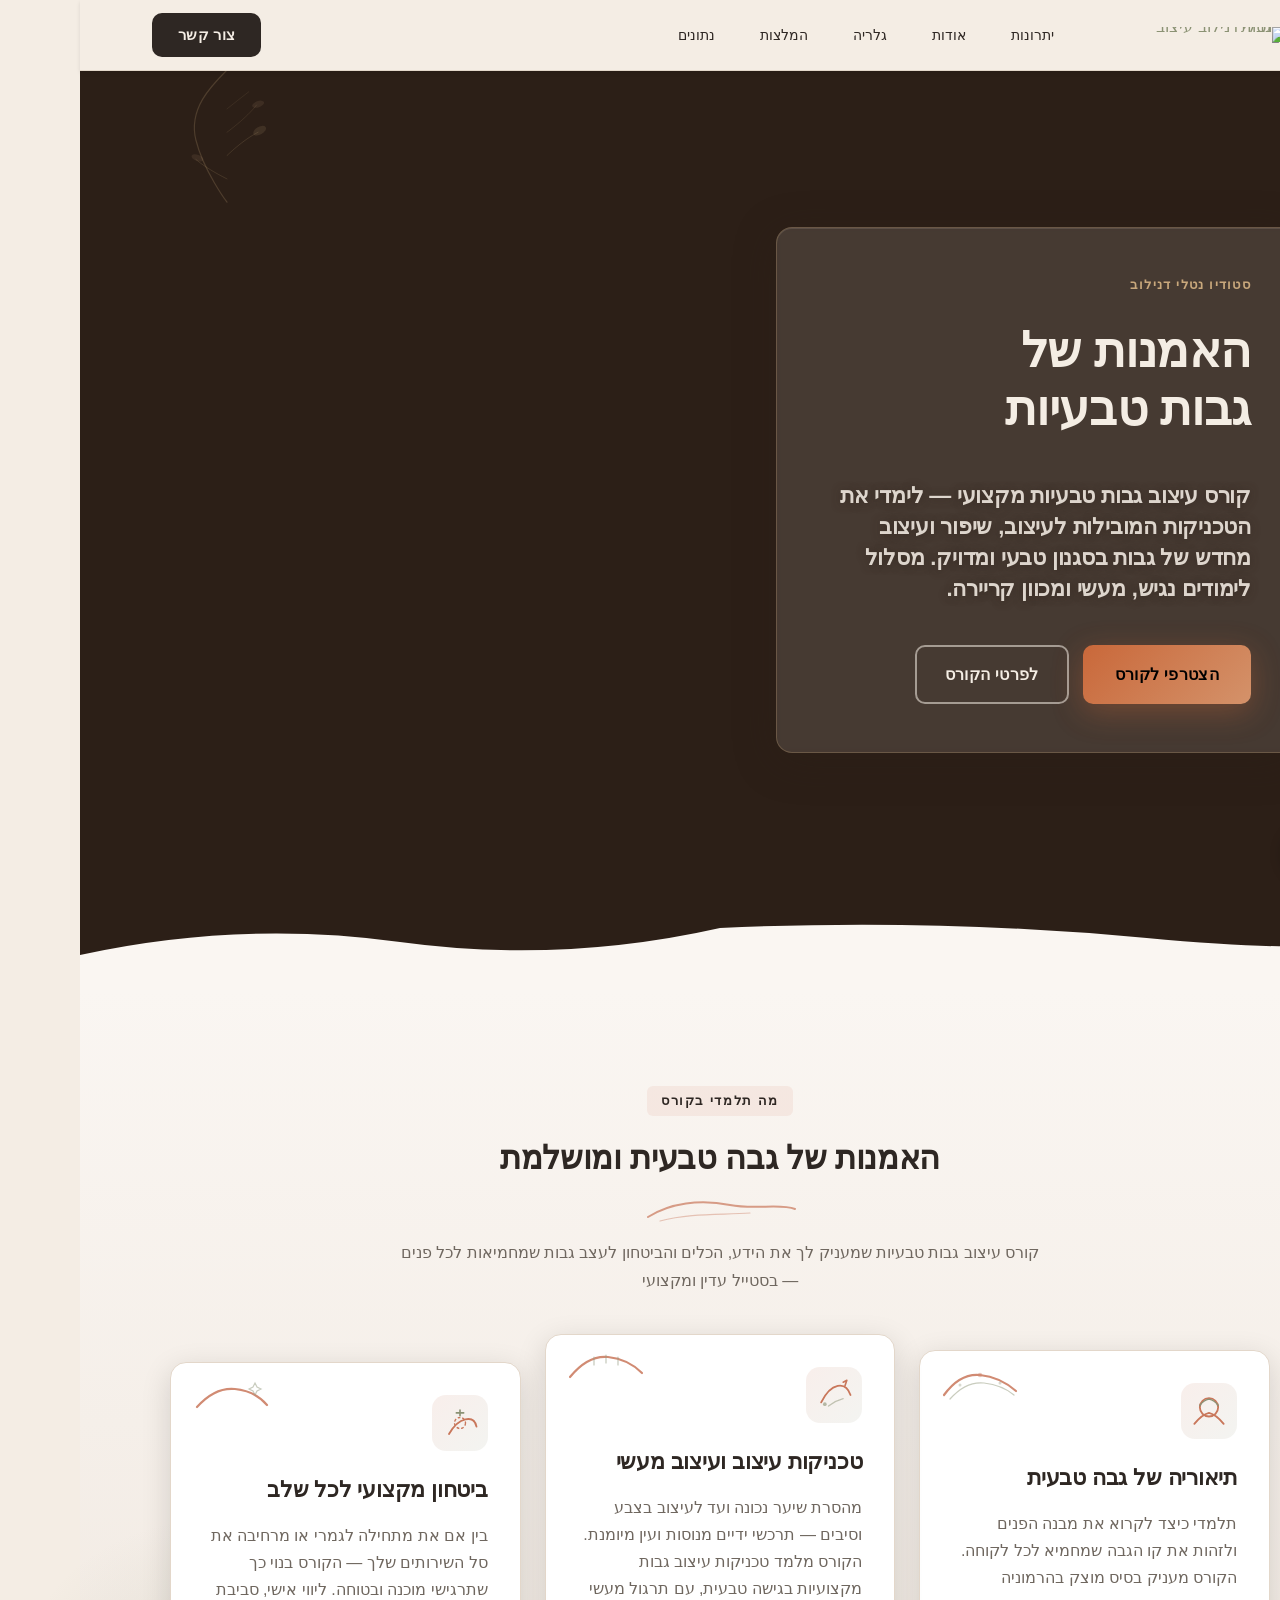
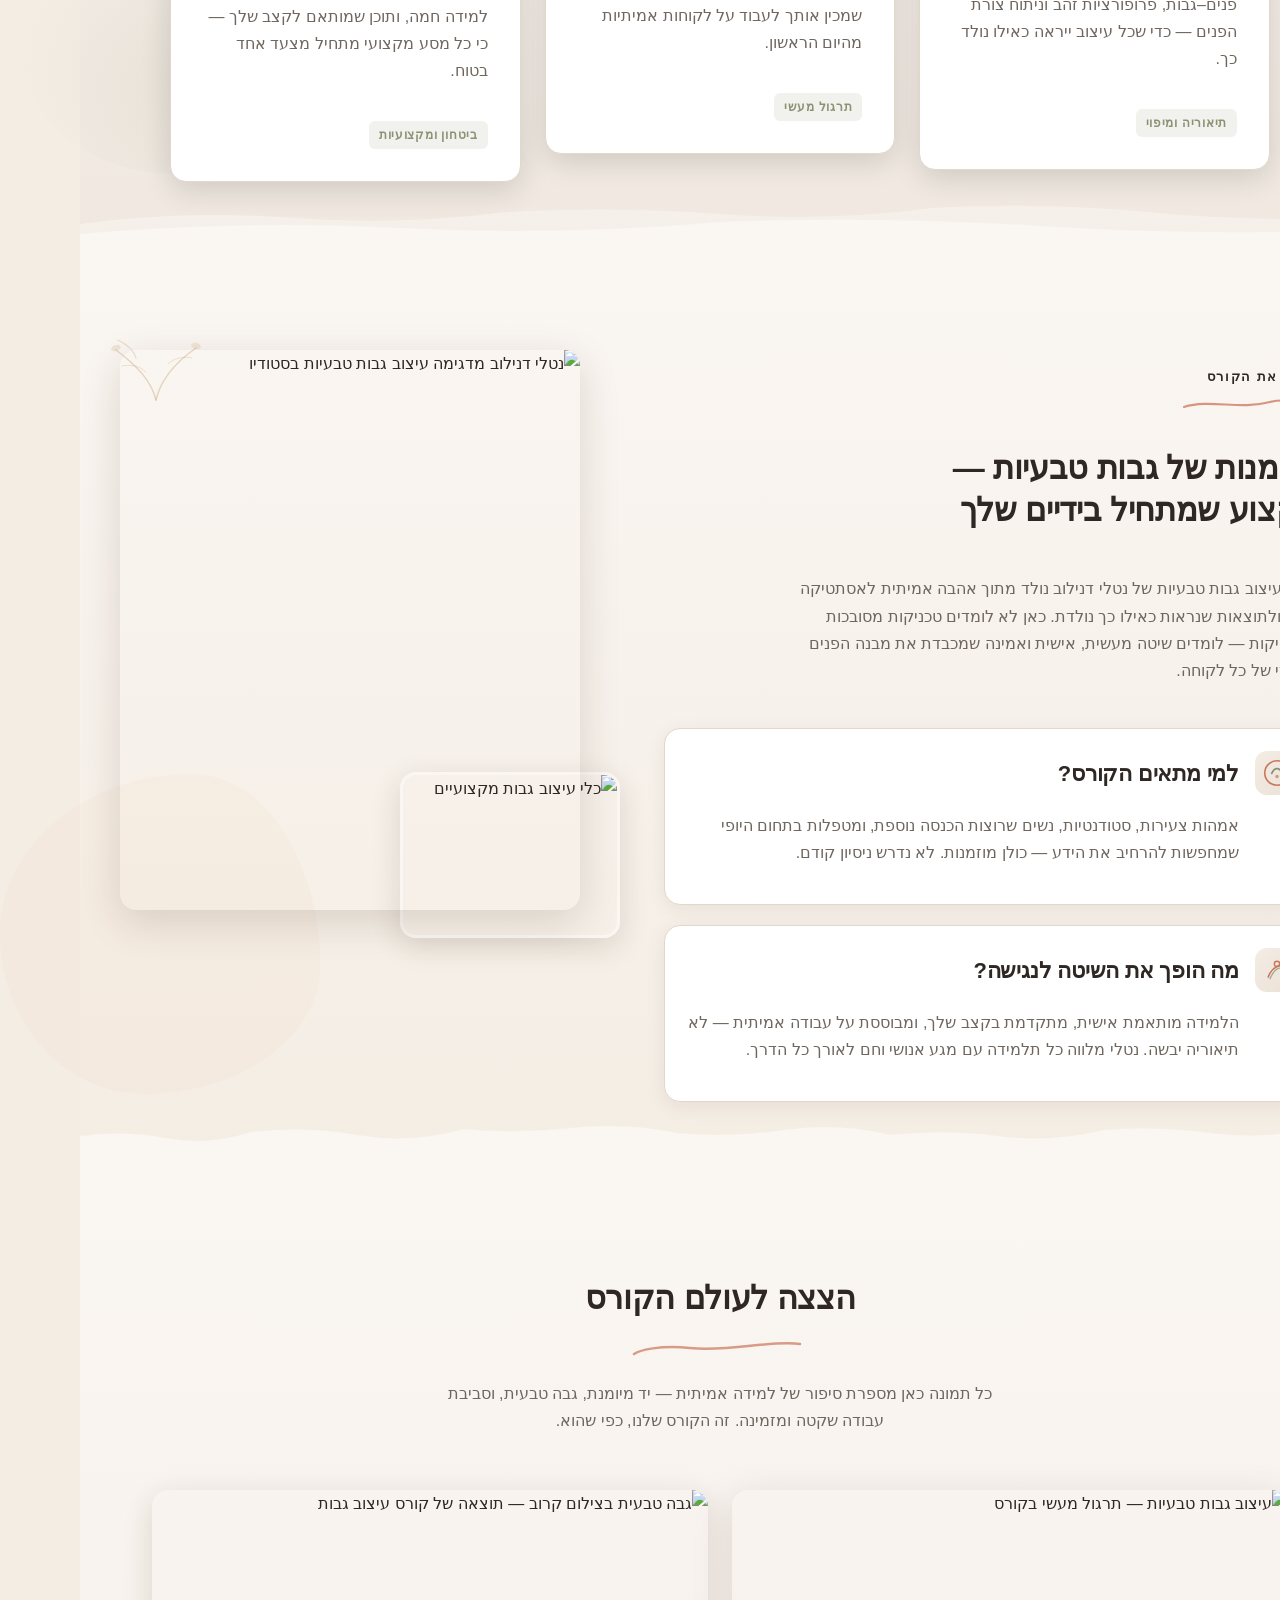
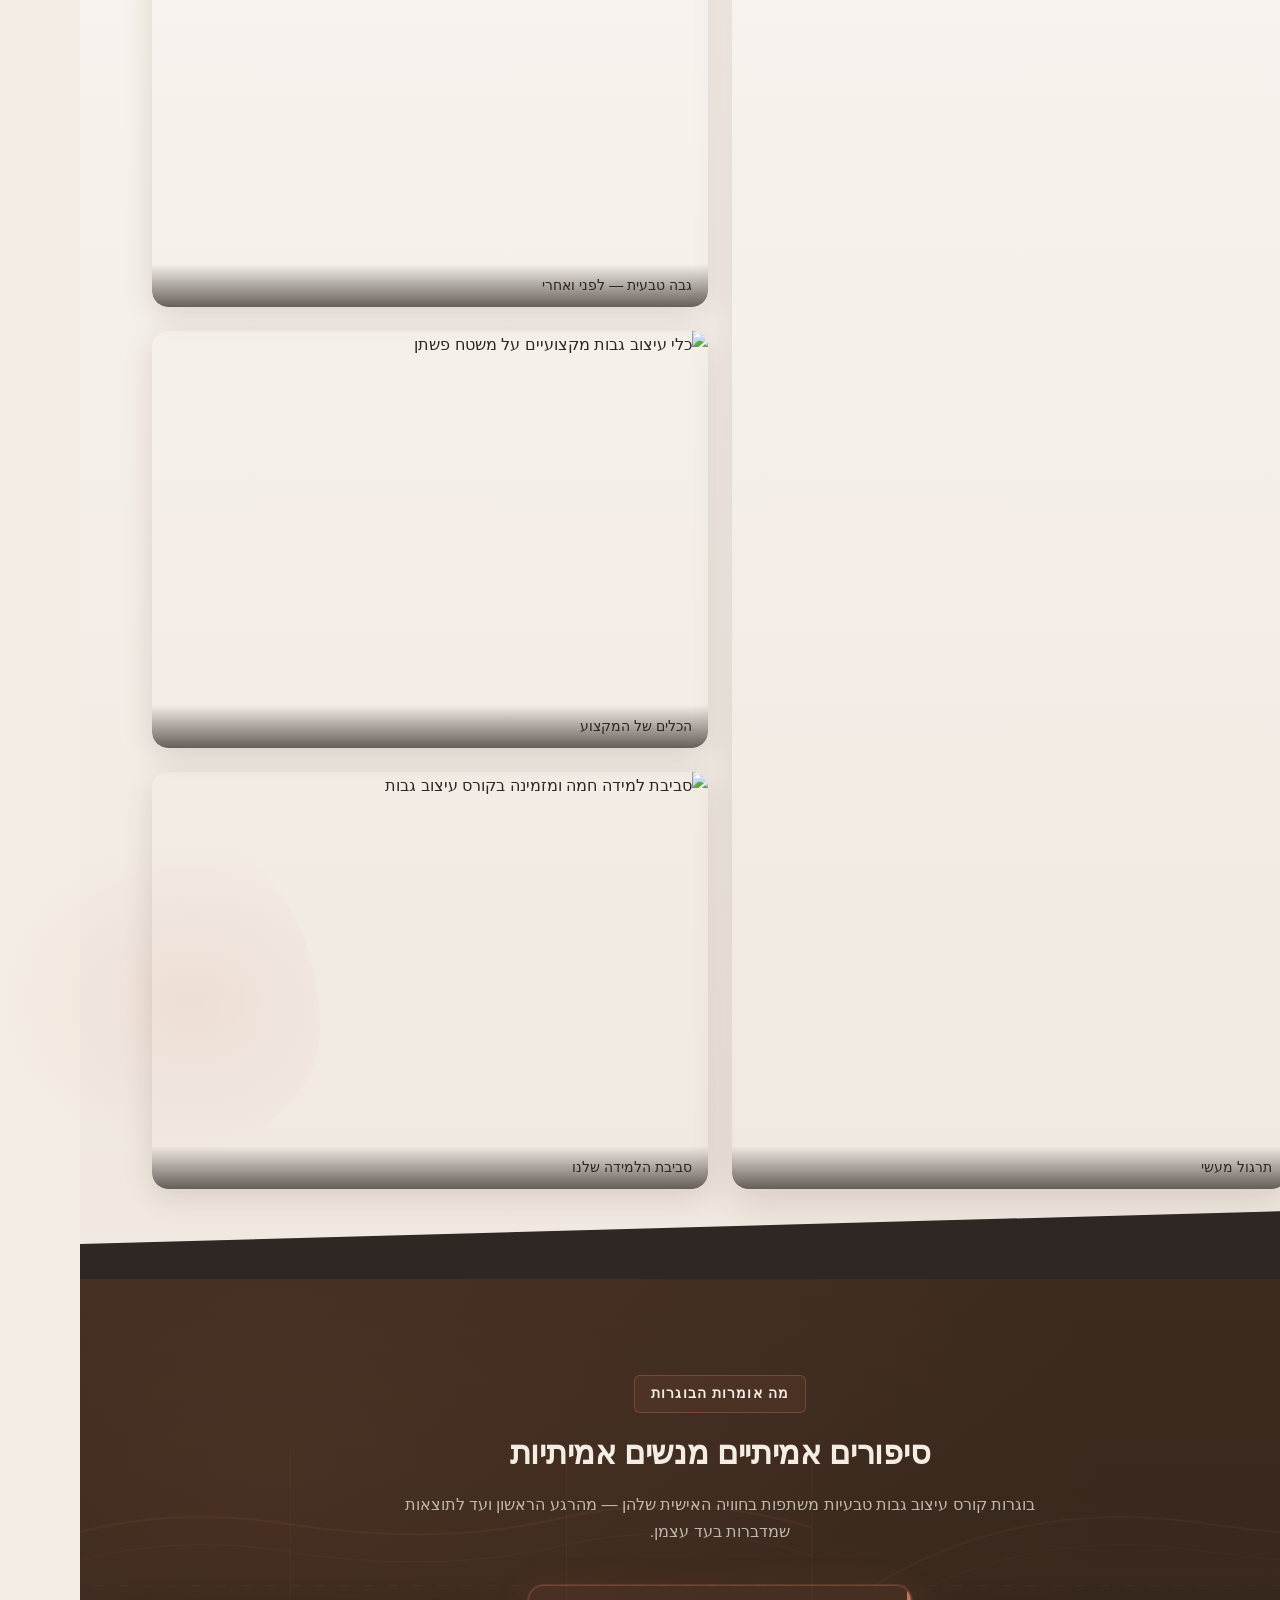
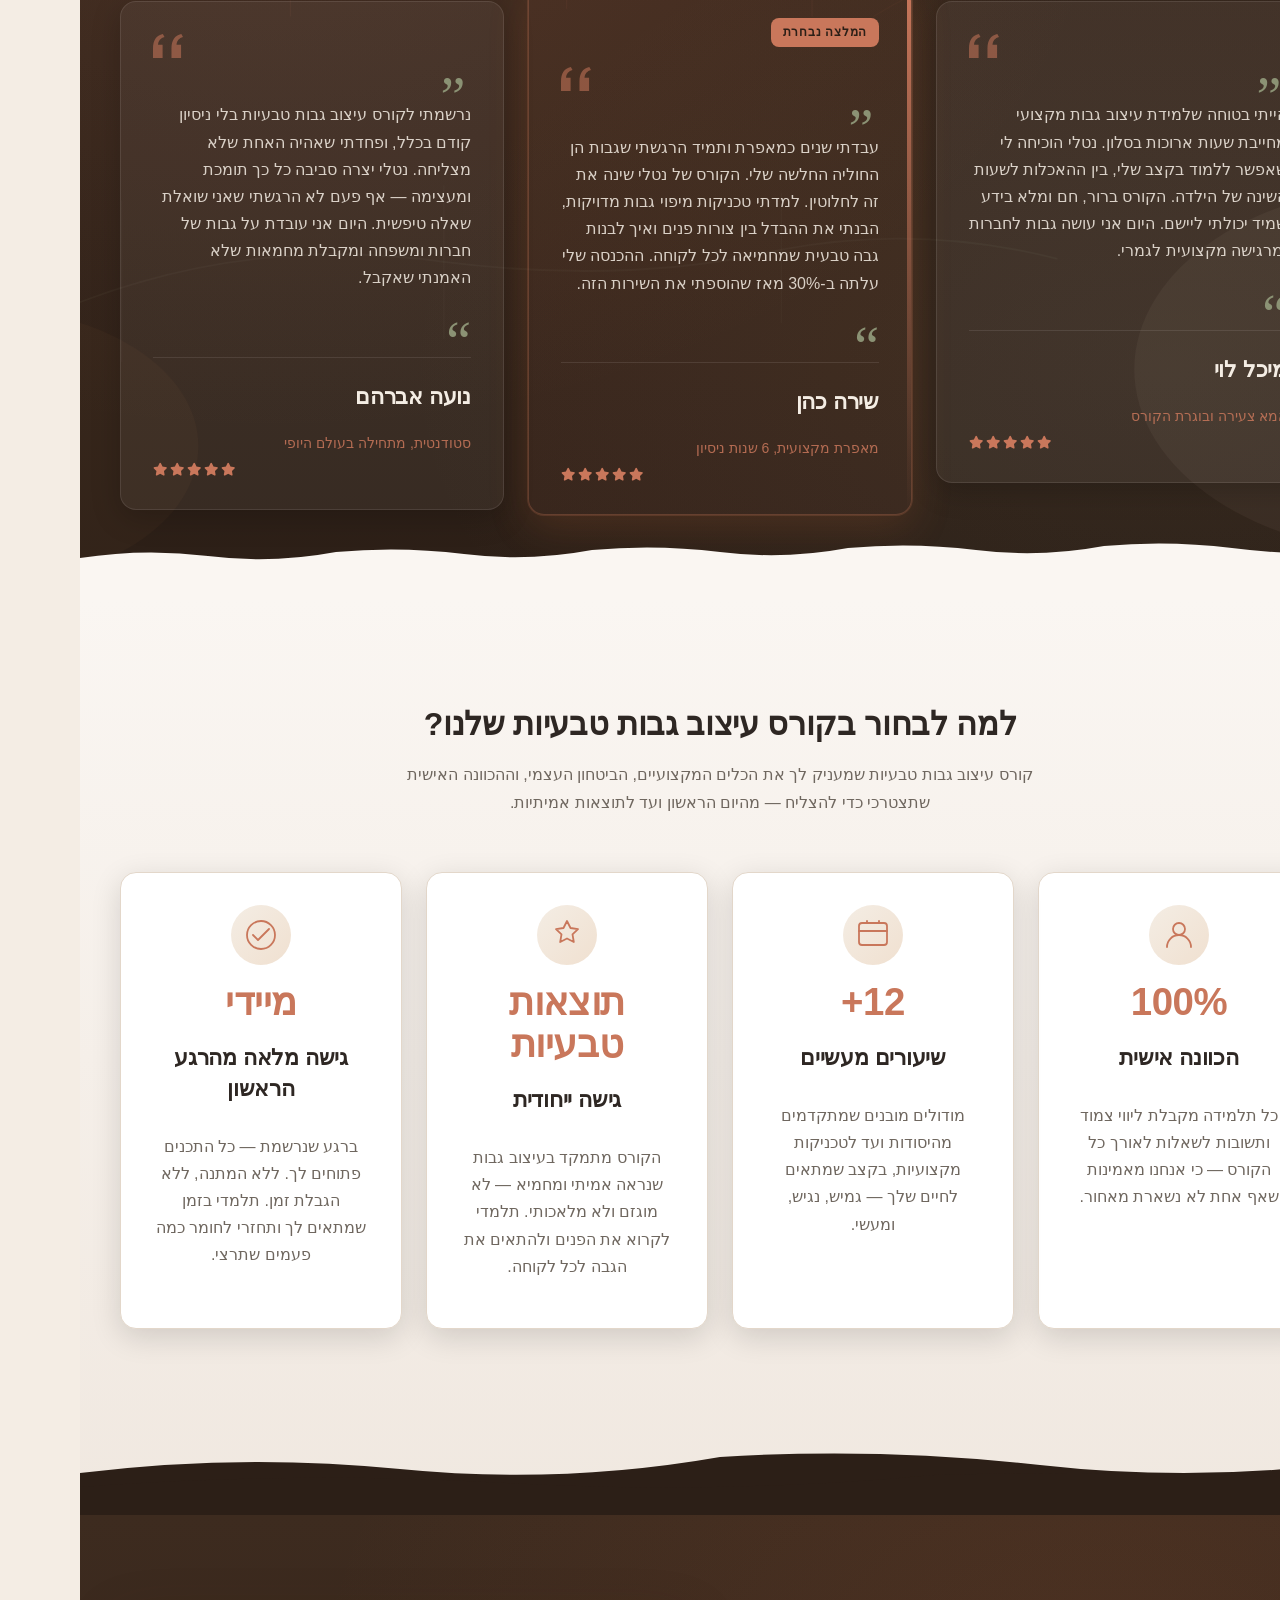
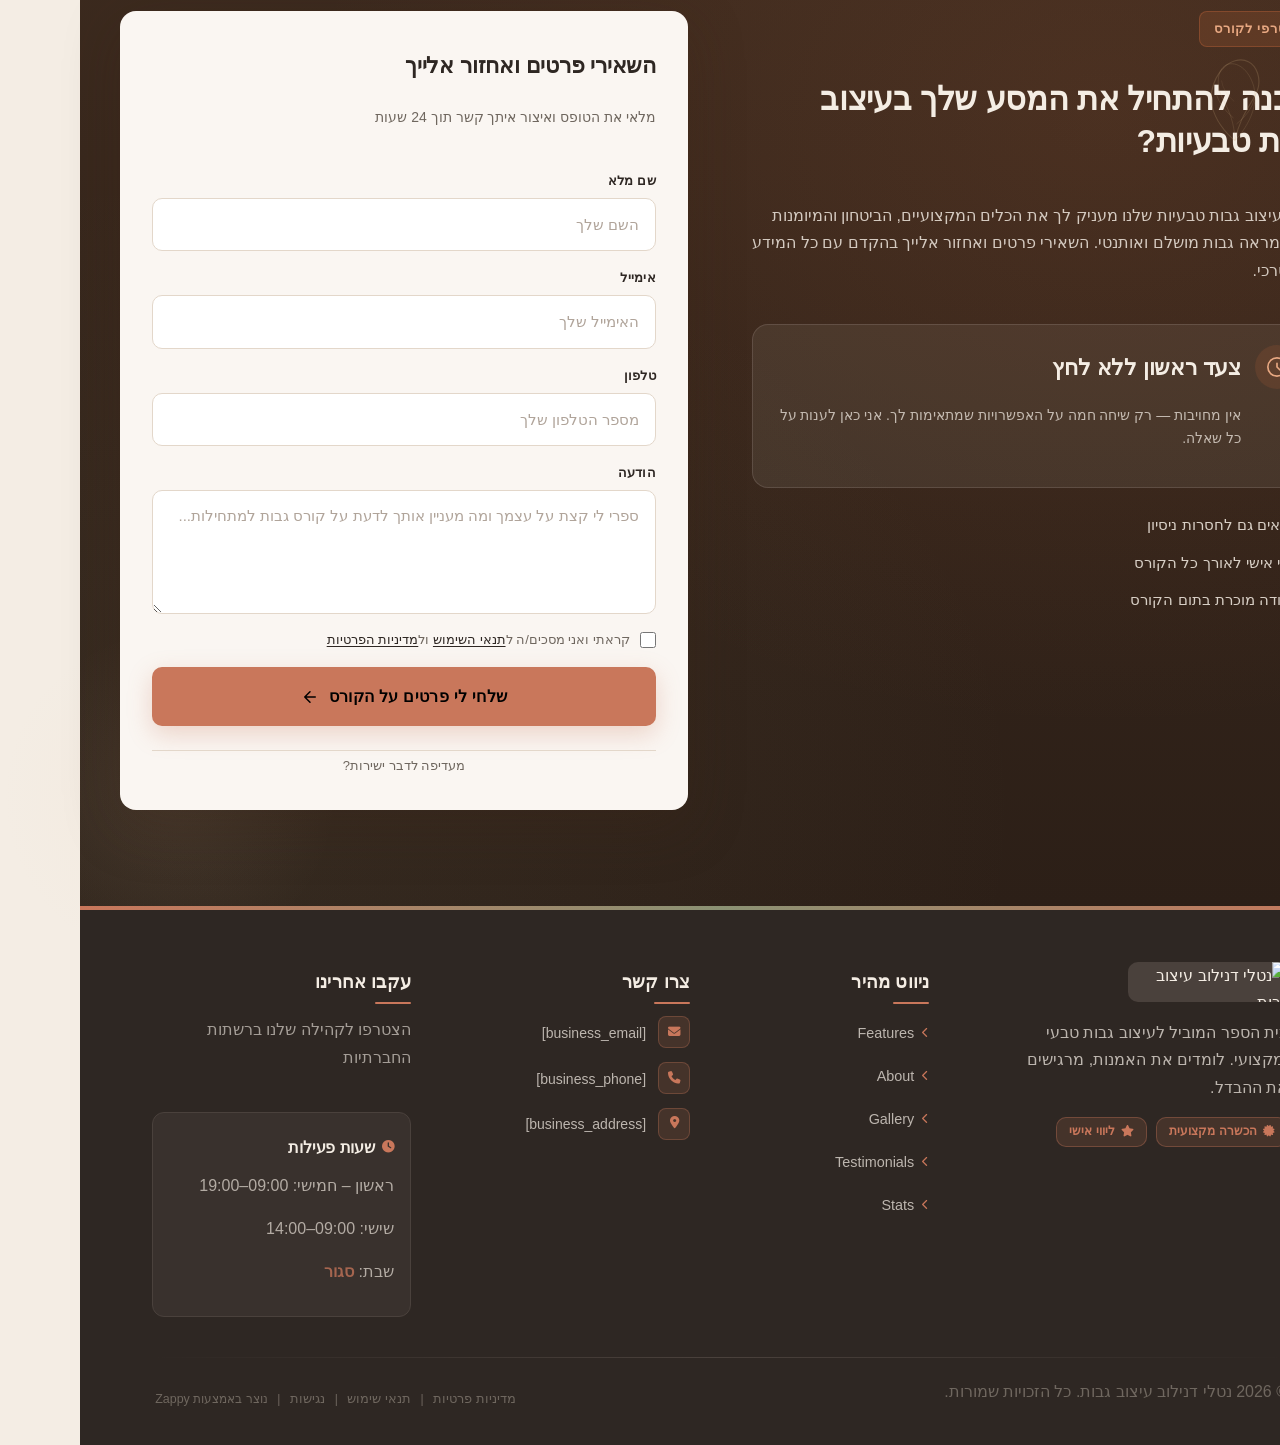
==== index.html @ 98a54e0b "Initial website commit" ====
<!DOCTYPE html>
<html lang="he" dir="rtl">
<head>
    <meta charset="UTF-8">
    <meta name="viewport" content="width=device-width, initial-scale=1.0">
    <meta name="robots" content="index, follow">
    <title>גלי את הסוד לגבות מושלמות — נטלי דנילוב עיצוב גבות</title>
    <meta name="description" content="רוצה ללמוד עיצוב גבות טבעיות כמו מקצוענית? קורס עיצוב גבות טבעיות של נטלי דנילוב מעניק לך את כל הכלים להצליח. הירשמי עכשיו!">
    <meta name="keywords" content="קורס עיצוב גבות טבעיות, קורס גבות למתחילות, קורס גבות אונליין, קורס עיצוב גבות, עיצוב גבות מקצועי">
    
    <!-- Favicons -->
    <link rel="icon" type="image/x-icon" href="/assets/favicon.ico">
    <link rel="icon" type="image/png" sizes="16x16" href="/assets/favicon-16x16.png">
    <link rel="icon" type="image/png" sizes="32x32" href="/assets/favicon-32x32.png">
    <link rel="icon" type="image/png" sizes="48x48" href="/assets/favicon-48x48.png">
    <link rel="icon" type="image/png" sizes="192x192" href="/assets/favicon-192x192.png">
    <link rel="icon" type="image/png" sizes="512x512" href="/assets/favicon-512x512.png">
    <link rel="apple-touch-icon" href="/assets/apple-touch-icon.png">
    <!-- Zappy Analytics -->
<script>
(function() {
  'use strict';
  
  // Configuration
  var config = {
    websiteId: '640242a4-dc3e-470f-aa96-5b673b23f9b2',
    apiUrl: 'https://api.zappy5.com/api/analytics/track',
    sessionDuration: 30 * 60 * 1000, // 30 minutes
    visitorDuration: 30 * 24 * 60 * 60 * 1000, // 30 days
    trackPageViews: true,
    trackClicks: true,
    trackFormSubmissions: true
  };
  
  // Generate or retrieve persistent visitor ID (30 days)
  function getVisitorId() {
    var visitorKey = 'zappy_visitor_' + config.websiteId;
    var visitor = null;
    
    try {
      visitor = localStorage.getItem(visitorKey);
      if (visitor) {
        var visitorData = JSON.parse(visitor);
        var now = Date.now();
        
        // Check if visitor ID is still valid (30 days)
        if (now - visitorData.created < config.visitorDuration) {
          // Update last seen timestamp
          visitorData.lastSeen = now;
          localStorage.setItem(visitorKey, JSON.stringify(visitorData));
          return visitorData.id;
        }
      }
    } catch (e) {
      console.warn('Zappy Analytics: LocalStorage not available');
    }
    
    // Generate new visitor ID
    var newVisitorId = 'zv_' + Date.now() + '_' + Math.random().toString(36).substr(2, 9);
    
    try {
      localStorage.setItem(visitorKey, JSON.stringify({
        id: newVisitorId,
        created: Date.now(),
        lastSeen: Date.now()
      }));
    } catch (e) {
      // Continue without local storage
    }
    
    return newVisitorId;
  }
  
  // Generate or retrieve session ID (30 minutes)
  function getSessionId() {
    var sessionKey = 'zappy_session_' + config.websiteId;
    var session = null;
    
    try {
      session = sessionStorage.getItem(sessionKey);
      if (session) {
        var sessionData = JSON.parse(session);
        var now = Date.now();
        
        // Check if session is still valid
        if (now - sessionData.timestamp < config.sessionDuration) {
          // Update timestamp
          sessionData.timestamp = now;
          sessionStorage.setItem(sessionKey, JSON.stringify(sessionData));
          return sessionData.id;
        }
      }
    } catch (e) {
      console.warn('Zappy Analytics: SessionStorage not available');
    }
    
    // Generate new session ID
    var newSessionId = 'zs_' + Date.now() + '_' + Math.random().toString(36).substr(2, 9);
    
    try {
      sessionStorage.setItem(sessionKey, JSON.stringify({
        id: newSessionId,
        timestamp: Date.now()
      }));
    } catch (e) {
      // Continue without session storage
    }
    
    return newSessionId;
  }
  
  var visitorId = getVisitorId();
  var sessionId = getSessionId();
  
  // Track an event
  function trackEvent(eventType, data) {
    data = data || {};
    
    var eventData = {
      website_id: config.websiteId,
      event_type: eventType,
      page_path: window.location.pathname,
      referrer: document.referrer || 'direct',
      visitor_id: visitorId,
      session_id: sessionId,
      metadata: data
    };
    
    // Use sendBeacon if available (better for page unload events)
    if (navigator.sendBeacon) {
      var blob = new Blob([JSON.stringify(eventData)], { type: 'application/json' });
      navigator.sendBeacon(config.apiUrl, blob);
    } else {
      // Fallback to fetch
      fetch(config.apiUrl, {
        method: 'POST',
        headers: {
          'Content-Type': 'application/json'
        },
        body: JSON.stringify(eventData),
        keepalive: true
      }).catch(function(error) {
        console.warn('Zappy Analytics: Failed to track event', error);
      });
    }
  }
  
  // Track page view
  if (config.trackPageViews) {
    trackEvent('pageview', {
      title: document.title,
      url: window.location.href
    });
  }
  
  // Track clicks on important elements
  if (config.trackClicks) {
    document.addEventListener('click', function(e) {
      var target = e.target;
      
      // Track button clicks (counted as actions)
      if (target.tagName === 'BUTTON' || target.closest('button')) {
        var button = target.tagName === 'BUTTON' ? target : target.closest('button');
        trackEvent('click', {
          element: 'button',
          text: button.textContent.trim().substring(0, 100),
          id: button.id || null,
          class: button.className || null
        });
      }
      
      // Track link clicks (navigation - not counted as actions)
      else if (target.tagName === 'A' || target.closest('a')) {
        var link = target.tagName === 'A' ? target : target.closest('a');
        trackEvent('navigation', {
          element: 'link',
          text: link.textContent.trim().substring(0, 100),
          href: link.href,
          external: link.hostname !== window.location.hostname
        });
      }
    }, true);
  }
  
  // Track form submissions
  if (config.trackFormSubmissions) {
    document.addEventListener('submit', function(e) {
      var form = e.target;
      
      trackEvent('form_submit', {
        form_id: form.id || null,
        form_name: form.name || null,
        form_action: form.action || null,
        form_method: form.method || 'GET'
      });
    }, true);
  }
  
  // Track time on page (send on page unload)
  var pageLoadTime = Date.now();
  
  window.addEventListener('beforeunload', function() {
    var timeOnPage = Math.floor((Date.now() - pageLoadTime) / 1000); // in seconds
    
    trackEvent('page_unload', {
      time_on_page: timeOnPage,
      page_path: window.location.pathname
    });
  });
  
  // Expose tracking function globally for custom events
  window.zappyAnalytics = {
    track: trackEvent,
    getVisitorId: function() { return visitorId; },
    getSessionId: function() { return sessionId; }
  };
  
})();
</script>
<!-- End Zappy Analytics -->
    <meta property="og:title" content="גלי את הסוד לגבות מושלמות — נטלי דנילוב עיצוב גבות">
    <meta property="og:description" content="רוצה ללמוד עיצוב גבות טבעיות כמו מקצוענית? קורס עיצוב גבות טבעיות של נטלי דנילוב מעניק לך את כל הכלים להצליח. הירשמי עכשיו!">
    <meta name="twitter:card" content="summary_large_image">
    <meta name="twitter:title" content="גלי את הסוד לגבות מושלמות — נטלי דנילוב עיצוב גבות">
    <meta name="twitter:description" content="רוצה ללמוד עיצוב גבות טבעיות כמו מקצוענית? קורס עיצוב גבות טבעיות של נטלי דנילוב מעניק לך את כל הכלים להצליח. הירשמי עכשיו!">
    <meta property="og:type" content="website">
  <meta property="og:locale" content="he_IL">
  
  
  
  
  
  <link rel="stylesheet" href="https://cdnjs.cloudflare.com/ajax/libs/font-awesome/6.4.0/css/all.min.css">
  <style>
    .skip-link { position: absolute; top: 0; left: 0; transform: translateY(-200%); padding: 12px 18px; background: var(--bg-dark, #1a1a1a); color: var(--text-light, #fff); font-weight: 600; border-radius: 0 0 8px 0; z-index: 10000; }
    .skip-link:focus { transform: none; outline: 2px solid var(--ring, #fff); outline-offset: 2px; }
    :focus-visible { outline: 2px solid var(--ring, currentColor); outline-offset: 3px; }
  </style>


  
    <!-- Favicons -->
    <link rel="icon" type="image/x-icon" href="/assets/favicon.ico">
    <link rel="icon" type="image/png" sizes="16x16" href="/assets/favicon-16x16.png">
    <link rel="icon" type="image/png" sizes="32x32" href="/assets/favicon-32x32.png">
    <link rel="icon" type="image/png" sizes="48x48" href="/assets/favicon-48x48.png">
    <link rel="icon" type="image/png" sizes="192x192" href="/assets/favicon-192x192.png">
    <link rel="icon" type="image/png" sizes="512x512" href="/assets/favicon-512x512.png">
    <link rel="apple-touch-icon" href="/assets/apple-touch-icon.png">
    <!-- Cookie Consent -->
    <link rel="stylesheet" href="https://cdn.jsdelivr.net/npm/vanilla-cookieconsent@3/dist/cookieconsent.css">
    <script src="https://cdn.jsdelivr.net/npm/vanilla-cookieconsent@3/dist/cookieconsent.umd.js"></script>
    <!-- Mickidum Accessibility Toolbar -->
    <script src="https://cdn.jsdelivr.net/gh/mickidum/acc_toolbar/acctoolbar/acctoolbar.min.js"></script>
    <link rel="stylesheet" href="/styles.css">

    <style id="zappy-dropdown-submenu-styles">
      /* ========== DESKTOP DROPDOWN SUBMENU STYLES ========== */
      /* Base styles for dropdown submenus - parent must be positioned */
      .nav-menu li:has(.sub-menu), nav li:has(.sub-menu), .navbar li:has(.sub-menu), #navMenu li:has(.sub-menu) { position: relative; }
      /* Submenu base - hidden by default */
      .nav-menu .sub-menu, nav .sub-menu, .navbar .sub-menu, #navMenu .sub-menu { display: block !important; position: absolute !important; top: 100%; left: 0; min-width: 220px; background: white; border-radius: 8px; box-shadow: 0 8px 25px rgba(0,0,0,0.15); padding: 8px 0; opacity: 0; visibility: hidden; transform: translateY(10px); transition: all 0.3s ease; z-index: 1000; list-style: none; pointer-events: none; }
      /* CRITICAL: Desktop hover styles to show dropdown */
      .nav-menu li:hover > .sub-menu, nav li:hover > .sub-menu, .navbar li:hover > .sub-menu, #navMenu li:hover > .sub-menu { opacity: 1 !important; visibility: visible !important; transform: translateY(0) !important; pointer-events: auto !important; }
      /* Submenu item styling */
      .sub-menu li { list-style: none; margin: 0; padding: 0; }
      .sub-menu a { display: block !important; padding: 10px 16px !important; color: var(--text-dark, #333) !important; font-weight: 500; text-decoration: none; white-space: nowrap; transition: background-color 0.2s; }
      .sub-menu .zappy-nav-child > a { padding-left: 28px !important; font-size: 0.9em !important; opacity: 0.85 !important; }
      [dir="rtl"] .sub-menu .zappy-nav-child > a, html[lang="he"] .sub-menu .zappy-nav-child > a, html[lang="ar"] .sub-menu .zappy-nav-child > a { padding-left: 10px !important; padding-right: 28px !important; }
      .sub-menu .zappy-nav-parent > a { font-weight: 600 !important; }
      .sub-menu a:hover { background-color: #f5f5f5; }
      /* RTL (Hebrew/Arabic) dropdown positioning */
      [dir="rtl"] .nav-menu .sub-menu, [dir="rtl"] nav .sub-menu, [dir="rtl"] .navbar .sub-menu, html[lang="he"] .nav-menu .sub-menu, html[lang="he"] nav .sub-menu, html[lang="he"] .navbar .sub-menu, html[lang="ar"] .nav-menu .sub-menu, html[lang="ar"] nav .sub-menu, html[lang="ar"] .navbar .sub-menu { left: auto !important; right: 0 !important; }
      /* Hide empty dropdown menus (exclude catalog sub-menus that use <a> children instead of <li>) */
      .sub-menu:empty, .sub-menu:not(:has(li:not(.zappy-hidden-menu-item))):not(:has(> a)), .sub-menu:not(:has(li)):not(:has(> a)) { display: none !important; opacity: 0 !important; visibility: hidden !important; pointer-events: none !important; }
      /* Desktop: show submenu on Menu Group hover */
      li:has(.menu-group-title):hover > .sub-menu { opacity: 1 !important; visibility: visible !important; transform: translateY(0) !important; pointer-events: auto !important; }
      /* Menu Group title styling */
      .nav-menu > li > .menu-group-title, #navMenu > li > .menu-group-title { display: inline-block; padding: 0.5rem 1rem; cursor: default; user-select: none; }
      
      /* ========== MOBILE SUBMENU STYLES ========== */
      @media (max-width: 768px) {
        .nav-menu .sub-menu, nav .sub-menu, .navbar .sub-menu, #navMenu .sub-menu { position: static !important; transform: none !important; box-shadow: none !important; background: transparent !important; max-height: 0; overflow: hidden; opacity: 0; visibility: hidden; transition: max-height 0.3s ease, opacity 0.3s ease; padding: 0 !important; border-radius: 0 !important; }
        .navbar .sub-menu.mobile-expanded, .nav-menu .sub-menu.mobile-expanded, #navMenu .sub-menu.mobile-expanded { max-height: none !important; overflow-y: visible !important; opacity: 1 !important; visibility: visible !important; padding: 8px 0 8px 16px !important; }
        [dir="rtl"] .sub-menu.mobile-expanded, html[lang="he"] .sub-menu.mobile-expanded { padding: 8px 16px 8px 0 !important; }
        /* Disable hover behavior on mobile */
        .nav-menu li:hover > .sub-menu, nav li:hover > .sub-menu, .navbar li:hover > .sub-menu, #navMenu li:hover > .sub-menu { opacity: 0; visibility: hidden; pointer-events: none; }
        .nav-menu li > .sub-menu.mobile-expanded, nav li > .sub-menu.mobile-expanded, .navbar li > .sub-menu.mobile-expanded, #navMenu li > .sub-menu.mobile-expanded { opacity: 1 !important; visibility: visible !important; pointer-events: auto !important; }
        .nav-menu li:has(.sub-menu), nav li:has(.sub-menu), .navbar li:has(.sub-menu), #navMenu li:has(.sub-menu) { display: flex !important; flex-wrap: wrap !important; align-items: center !important; position: relative !important; min-height: 44px !important; }
        .nav-menu li:has(.sub-menu) > a, nav li:has(.sub-menu) > a, .navbar li:has(.sub-menu) > a, #navMenu li:has(.sub-menu) > a { flex: 1 !important; min-width: 0 !important; }
        .nav-menu li:has(.sub-menu) > .menu-group-title, nav li:has(.sub-menu) > .menu-group-title, .navbar li:has(.sub-menu) > .menu-group-title, #navMenu li:has(.sub-menu) > .menu-group-title { flex: 1 !important; min-width: 0 !important; padding: 0 !important; line-height: inherit !important; }
        .nav-menu li:has(.sub-menu) > .sub-menu, nav li:has(.sub-menu) > .sub-menu, .navbar li:has(.sub-menu) > .sub-menu, #navMenu li:has(.sub-menu) > .sub-menu { flex-basis: 100% !important; width: 100% !important; }
        .nav-menu li:has(.sub-menu) > a [class*="chevron"], .nav-menu li:has(.sub-menu) > a [class*="arrow"], .nav-menu li:has(.sub-menu) > a .fa-chevron-down, .nav-menu li:has(.sub-menu) > a .fa-angle-down, nav li:has(.sub-menu) > a [class*="chevron"], nav li:has(.sub-menu) > a [class*="arrow"], #navMenu li:has(.sub-menu) > a [class*="chevron"], #navMenu li:has(.sub-menu) > a [class*="arrow"] { display: none !important; visibility: hidden !important; }
        .mobile-submenu-toggle { display: flex !important; align-items: center !important; justify-content: center !important; width: 44px !important; height: auto !important; background: transparent !important; border: none !important; cursor: pointer !important; color: var(--text-dark) !important; position: static !important; flex-shrink: 0 !important; align-self: stretch !important; z-index: 2 !important; padding: 0 !important; margin: 0 !important; }
        .mobile-submenu-toggle::after { content: '' !important; width: 0 !important; height: 0 !important; border-left: 6px solid transparent !important; border-right: 6px solid transparent !important; border-top: 7px solid currentColor !important; transition: transform 0.3s ease !important; }
        .mobile-submenu-toggle.expanded::after { transform: rotate(180deg) !important; }
        .sub-menu a { padding: 10px 0 !important; display: block !important; color: var(--text-dark) !important; white-space: normal !important; }
        .sub-menu .zappy-nav-child > a { padding-left: 28px !important; font-size: 0.9em !important; opacity: 0.85 !important; }
        [dir="rtl"] .sub-menu .zappy-nav-child > a, html[lang="he"] .sub-menu .zappy-nav-child > a, html[lang="ar"] .sub-menu .zappy-nav-child > a { padding-left: 0 !important; padding-right: 28px !important; }
        .sub-menu .zappy-nav-parent > a { font-weight: 600 !important; }
        .nav-menu.active, #navMenu.active { max-width: 100vw !important; overflow-x: hidden !important; box-sizing: border-box !important; }
        .navbar .sub-menu li a, nav.navbar .sub-menu li a, .zappy-products-dropdown .sub-menu a { color: var(--text-dark) !important; }
      }
      @media (min-width: 769px) { .mobile-submenu-toggle { display: none !important; } }
    </style>

    <style id="zappy-widget-visibility">
      html[dir="rtl"] .whatsapp-float { right: 20px !important; left: auto !important; }
      html[dir="ltr"] .whatsapp-float, html:not([dir]) .whatsapp-float { left: 20px !important; right: auto !important; }
      html[dir="rtl"] #mic-access-tool-general-button, html[dir="rtl"] .mic-access-tool-general-button,
      html[dir="rtl"] #mic-init-access-tool .mic-access-tool-general-button,
      html[dir="rtl"] #mic-init-access-tool #mic-access-tool-general-button,
      html[dir="rtl"] ._access-icon { left: 20px !important; right: auto !important; }
      html[dir="ltr"] #mic-access-tool-general-button, html[dir="ltr"] .mic-access-tool-general-button,
      html[dir="ltr"] #mic-init-access-tool .mic-access-tool-general-button,
      html[dir="ltr"] #mic-init-access-tool #mic-access-tool-general-button,
      html[dir="ltr"] ._access-icon,
      html:not([dir]) #mic-access-tool-general-button, html:not([dir]) .mic-access-tool-general-button,
      html:not([dir]) #mic-init-access-tool .mic-access-tool-general-button,
      html:not([dir]) #mic-init-access-tool #mic-access-tool-general-button,
      html:not([dir]) ._access-icon { right: 20px !important; left: auto !important; }
      @media (max-width: 768px) { .whatsapp-float { display: flex !important; } }
      @media (min-width: 769px) { .whatsapp-float { display: flex !important; } }
      @media (max-width: 768px) {
        #mic-access-tool-general-button, .mic-access-tool-general-button,
        #mic-init-access-tool .mic-access-tool-general-button, #mic-init-access-tool #mic-access-tool-general-button,
        ._access-icon { display: flex !important; visibility: visible !important; opacity: 1 !important; pointer-events: auto !important; }
        #mic-access-tool-box.opened-mic-access-tool, .mic-access-tool-box.opened-mic-access-tool,
        #mic-init-access-tool #mic-access-tool-box.opened-mic-access-tool {
          visibility: visible !important; opacity: 1 !important; pointer-events: auto !important;
        }
      }
      @media (min-width: 769px) {
        #mic-access-tool-general-button, .mic-access-tool-general-button,
        #mic-init-access-tool .mic-access-tool-general-button, #mic-init-access-tool #mic-access-tool-general-button,
        ._access-icon { display: flex !important; visibility: visible !important; opacity: 1 !important; pointer-events: auto !important; }
        #mic-access-tool-box.opened-mic-access-tool, .mic-access-tool-box.opened-mic-access-tool,
        #mic-init-access-tool #mic-access-tool-box.opened-mic-access-tool {
          visibility: visible !important; opacity: 1 !important; pointer-events: auto !important;
        }
      }
    </style>
</head>
<body>
<a class="skip-link" href="#main">דלג לתוכן הראשי</a>
  <nav class="navbar" dir="rtl">
  <button class="mobile-toggle" id="mobileToggle" aria-label="Menu">
    <svg class="hamburger-icon" width="24" height="24" viewBox="0 0 24 24" fill="none">
      <path d="M3 12h18M3 6h18M3 18h18" stroke="currentColor" stroke-width="2" stroke-linecap="round"></path>
    </svg>
    <svg class="close-icon" width="24" height="24" viewBox="0 0 24 24" fill="none" style="display: none;">
      <path d="M18 6L6 18M6 6l12 12" stroke="currentColor" stroke-width="2" stroke-linecap="round"></path>
    </svg>
  </button>

  <button class="phone-header-btn" data-phone="[business_phone]" aria-label="Call">
    <svg width="20" height="20" viewBox="0 0 24 24" fill="currentColor">
      <path d="M22 16.92v3a2 2 0 0 1-2.18 2 19.79 19.79 0 0 1-8.63-3.07 19.5 19.5 0 0 1-6-6 19.79 19.79 0 0 1-3.07-8.67A2 2 0 0 1 4.11 2h3a2 2 0 0 1 2 1.72 12.84 12.84 0 0 0 .7 2.81 2 2 0 0 1-.45 2.11L8.09 9.91a16 16 0 0 0 6 6l1.27-1.27a2 2 0 0 1 2.11-.45 12.84 12.84 0 0 0 2.81.7A2 2 0 0 1 22 16.92z"></path>
    </svg>
  </button>

  <div class="nav-container">
    <div class="nav-right-group"><div class="nav-brand">
      <a href="/" class="logo-link"><img class="logo" src="/assets/site-----image-1.webp" alt="נטלי דנילוב עיצוב גבות"></a>
    </div><ul class="nav-menu" id="navMenu"><li><a href="#features">יתרונות</a></li><li><a href="#about">אודות</a></li><li><a href="#gallery">גלריה</a></li><li><a href="#testimonials">המלצות</a></li><li><a href="#stats">נתונים</a></li></ul></div>

    

    <div class="nav-cta-container">
      <a href="#contact" class="nav-cta-btn">צור קשר</a>
    </div>
  </div>
</nav>
<script>

// Navbar Mobile Menu Toggle and Contrast Fix
(function() {
  // Use 'load' event instead of 'DOMContentLoaded' to ensure we run AFTER all other scripts
  window.addEventListener('load', function() {
    
    // FIX MOBILE BUTTON CONTRAST
    // Detect navbar background color and apply contrasting color to mobile buttons
    const navbar = document.querySelector('.navbar, nav, header');
    if (!navbar) {
      console.log('[Navbar] Navbar element not found');
      return;
    }
    
    // DECLARE VARIABLES EARLY to avoid Temporal Dead Zone errors
    // These are used in multiple places below
    let mobileToggle = document.getElementById('mobileToggle') ||
                       document.querySelector('.mobile-toggle') ||
                       document.querySelector('.hamburger') ||
                       document.querySelector('.hamburger-menu') ||
                       document.querySelector('.menu-toggle') ||
                       document.querySelector('.burger-menu') ||
                       document.querySelector('[aria-label="Menu"]') ||
                       document.querySelector('[aria-label="תפריט"]');
    
    const phoneBtn = document.querySelector('.phone-header-btn');
    
    const computedStyle = window.getComputedStyle(navbar);
    let bgColor = computedStyle.backgroundColor;
    
    console.log('[Navbar] Initial navbar background:', bgColor);
    
    // Check if background is transparent or rgba with 0 alpha
    const isTransparent = bgColor === 'transparent' || 
                         bgColor === 'rgba(0, 0, 0, 0)' ||
                         (bgColor.startsWith('rgba') && bgColor.includes(', 0)'));
    
    if (isTransparent) {
      // Check for background-image or gradient
      const bgImage = computedStyle.backgroundImage;
      if (bgImage && bgImage !== 'none') {
        console.log('[Navbar] Navbar has background image/gradient, using dark text');
        bgColor = 'rgb(240, 240, 240)'; // Assume light background
      } else {
        // Transparent navbar - check body background
        const bodyBg = window.getComputedStyle(document.body).backgroundColor;
        console.log('[Navbar] Navbar transparent, using body background:', bodyBg);
        bgColor = bodyBg;
      }
    }
    
    // Calculate luminance to determine if background is light or dark
    const rgb = bgColor.match(/\d+/g);
    if (rgb && rgb.length >= 3) {
      const r = parseInt(rgb[0]);
      const g = parseInt(rgb[1]);
      const b = parseInt(rgb[2]);
      const luminance = (0.299 * r + 0.587 * g + 0.114 * b) / 255;
      
      // Mobile button colors are set by Claude's AI-generated CSS (same as .nav-menu a)
      // No dynamic color overrides needed - colors come from the generated navbar CSS
      console.log('[Navbar] Mobile button colors preserved from Claude CSS (luminance:', luminance.toFixed(2) + ')');
      
      // FIX ICON SIZES - Ensure SVGs are properly sized and visible
      // INJECT CRITICAL CSS TO OVERRIDE ANY CONFLICTING RULES
      const criticalCSS = document.createElement('style');
      criticalCSS.id = 'zappy-mobile-nav-fix';
      const htmlLang = document.documentElement.lang || 'en';
      const htmlDir = document.documentElement.dir || 'ltr';
      // Check both dir attribute AND lang for RTL detection
      // dir="rtl" is the most reliable indicator
      const isRTL = htmlDir === 'rtl' || htmlLang === 'he' || htmlLang === 'ar';
      
      criticalCSS.textContent = `
        /* Hide mobile buttons on desktop, show only on mobile */
        @media (min-width: 769px) {
          .mobile-toggle,
          .phone-header-btn {
            display: none !important;
          }
        }
        
        /* Show and position mobile buttons correctly on mobile */
        @media (max-width: 768px) {
          .navbar,
          nav.navbar {
            min-height: 70px !important;
          }

          .mobile-toggle,
          .phone-header-btn {
            position: absolute !important;
            top: 0 !important;
            bottom: 0 !important;
            margin-top: auto !important;
            margin-bottom: auto !important;
            transform: none !important;
            z-index: 1001 !important;
            display: flex !important;
            align-items: center !important;
            justify-content: center !important;
            width: 36px !important;
            height: 36px !important;
            border-radius: 50% !important;
            border: none !important;
            cursor: pointer !important;
            padding: 6px !important;
            background: none !important;
            color: var(--nav-text, var(--text-dark)) !important;
            touch-action: manipulation !important;
            -webkit-tap-highlight-color: transparent !important;
          }

          html[data-zappy-site-type="ecommerce"] .phone-header-btn,
          body[data-zappy-site-type="ecommerce"] .phone-header-btn,
          html[data-zappy-site-type="ecommerce"] header .phone-header-btn,
          html[data-zappy-site-type="ecommerce"] nav .phone-header-btn {
            display: none !important;
            visibility: hidden !important;
            width: 0 !important;
            height: 0 !important;
            min-width: 0 !important;
            overflow: hidden !important;
          }
          
          /* LTR positioning (default): hamburger LEFT, phone RIGHT */
          html:not([dir="rtl"]):not([lang="he"]):not([lang="ar"]) .mobile-toggle,
          html[dir="ltr"] .mobile-toggle {
            left: 12px !important;
            right: auto !important;
          }
          html:not([dir="rtl"]):not([lang="he"]):not([lang="ar"]) .phone-header-btn,
          html[dir="ltr"] .phone-header-btn {
            right: 12px !important;
            left: auto !important;
          }
          
          /* RTL positioning: hamburger RIGHT, phone LEFT */
          html[dir="rtl"] .mobile-toggle,
          html[lang="he"] .mobile-toggle,
          html[lang="ar"] .mobile-toggle {
            right: 12px !important;
            left: auto !important;
          }
          html[dir="rtl"] .phone-header-btn,
          html[lang="he"] .phone-header-btn,
          html[lang="ar"] .phone-header-btn {
            left: 12px !important;
            right: auto !important;
          }
          
          /* CRITICAL: Ensure nav-container has min-height on mobile */
          /* All children are positioned absolutely/fixed on mobile, so height:auto collapses to 0 */
          .nav-container {
            min-height: 70px !important;
            position: relative !important;
          }
          
          /* Ensure SVG icons are properly sized and inherit color */
          .mobile-toggle svg,
          .phone-header-btn svg {
            width: 24px !important;
            height: 24px !important;
            /* Don't force display - let JavaScript control hamburger/close toggle */
          }
          
          /* Reset nav-cta-container on mobile - remove desktop box-shadow/padding */
          /* that creates a visible ghost box when CTA button is hidden */
          .nav-cta-container {
            box-shadow: none !important;
            padding: 0 !important;
          }
          
          /* Hide nav-cta-container entirely on mobile when there's no lang-switcher */
          /* (only the CTA button is inside, and it's hidden on mobile) */
          .nav-cta-container:not(:has(.lang-switcher)) {
            display: none !important;
          }
          
          /* CRITICAL: Prevent hero image fade gradient from bleeding over headline text */
          /* The .image-fade-gradient has bottom: -30px (extends below parent) */
          /* On mobile stacked layout, this overlaps the h1 text below the image */
          .hero-image-column {
            overflow: hidden !important;
          }
          .image-fade-gradient {
            bottom: 0 !important;
          }
          
          /* Hide desktop language switcher on mobile - hamburger menu handles it */
          /* High specificity to override stored CSS */
          .lang-switcher,
          .nav-cta-container .lang-switcher,
          .nav-container .lang-switcher,
          .navbar .lang-switcher,
          .navbar .nav-cta-container .lang-switcher {
            display: none !important;
          }
        }
      `;
      
      // Remove existing fix if present and inject new one
      const existing = document.getElementById('zappy-mobile-nav-fix');
      if (existing) existing.remove();
      document.head.appendChild(criticalCSS);
      
      console.log('[Navbar] Critical CSS injected for mobile nav positioning');
      
      // ONLY apply inline positioning styles on mobile viewport
      // On desktop, the CSS handles hiding these buttons with display: none
      // Inline styles were breaking desktop layout by overriding CSS
      const isMobileViewport = window.innerWidth <= 768;
      
      if (mobileToggle) {
        // Icon sizing applies to all viewports for consistency
        const hamburgerIcon = mobileToggle.querySelector('.hamburger-icon');
        const closeIcon = mobileToggle.querySelector('.close-icon');
        
        if (hamburgerIcon) {
          hamburgerIcon.style.setProperty('width', '24px', 'important');
          hamburgerIcon.style.setProperty('height', '24px', 'important');
          hamburgerIcon.style.setProperty('display', 'block', 'important'); // Show hamburger by default
        }
        if (closeIcon) {
          closeIcon.style.setProperty('width', '24px', 'important');
          closeIcon.style.setProperty('height', '24px', 'important');
          closeIcon.style.setProperty('display', 'none', 'important'); // Hide close icon by default
        }
        
        // ONLY set positioning inline styles on mobile
        if (isMobileViewport) {
          mobileToggle.style.setProperty('position', 'absolute', 'important');
          mobileToggle.style.setProperty('top', '0', 'important');
          mobileToggle.style.setProperty('bottom', '0', 'important');
          mobileToggle.style.setProperty('margin-top', 'auto', 'important');
          mobileToggle.style.setProperty('margin-bottom', 'auto', 'important');
          mobileToggle.style.setProperty('transform', 'none', 'important');
          mobileToggle.style.setProperty('z-index', '1001', 'important');
          
          // Clear any inline left/right so CSS can take over based on html[dir]
          mobileToggle.style.removeProperty('left');
          mobileToggle.style.removeProperty('right');
          
          console.log('[Navbar] Mobile toggle positioning applied (mobile viewport)');
        } else {
          // On desktop, clear any positioning styles to let CSS handle it
          mobileToggle.style.removeProperty('position');
          mobileToggle.style.removeProperty('top');
          mobileToggle.style.removeProperty('transform');
          mobileToggle.style.removeProperty('z-index');
          mobileToggle.style.removeProperty('left');
          mobileToggle.style.removeProperty('right');
          console.log('[Navbar] Desktop viewport - cleared mobile toggle inline positioning');
        }
      }
      
      if (phoneBtn) {
        // Icon sizing applies to all viewports
        const phoneIcon = phoneBtn.querySelector('svg');
        if (phoneIcon) {
          phoneIcon.style.width = '24px';
          phoneIcon.style.height = '24px';
          phoneIcon.setAttribute('width', '24');
          phoneIcon.setAttribute('height', '24');
        }
        
        // ONLY set positioning inline styles on mobile
        if (isMobileViewport) {
          phoneBtn.style.setProperty('position', 'absolute', 'important');
          phoneBtn.style.setProperty('top', '0', 'important');
          phoneBtn.style.setProperty('bottom', '0', 'important');
          phoneBtn.style.setProperty('margin-top', 'auto', 'important');
          phoneBtn.style.setProperty('margin-bottom', 'auto', 'important');
          phoneBtn.style.setProperty('transform', 'none', 'important');
          phoneBtn.style.setProperty('z-index', '1001', 'important');
          
          // Clear any inline left/right so CSS can take over based on html[dir]
          phoneBtn.style.removeProperty('left');
          phoneBtn.style.removeProperty('right');
          
          console.log('[Navbar] Phone button positioning applied (mobile viewport)');
        } else {
          // On desktop, clear any positioning styles to let CSS handle it
          phoneBtn.style.removeProperty('position');
          phoneBtn.style.removeProperty('top');
          phoneBtn.style.removeProperty('transform');
          phoneBtn.style.removeProperty('z-index');
          phoneBtn.style.removeProperty('left');
          phoneBtn.style.removeProperty('right');
          console.log('[Navbar] Desktop viewport - cleared phone button inline positioning');
        }
      }
    } else {
      console.log('[Navbar] Could not parse background color:', bgColor);
    }
    
    // MOBILE MENU TOGGLE
    // Re-query in case DOM changed (mobileToggle already declared at top of function)
    mobileToggle = document.getElementById('mobileToggle') ||
                   document.querySelector('.mobile-toggle') ||
                   document.querySelector('.hamburger') ||
                   document.querySelector('.hamburger-menu') ||
                   document.querySelector('.menu-toggle') ||
                   document.querySelector('.burger-menu') ||
                   document.querySelector('[aria-label="Menu"]') ||
                   document.querySelector('[aria-label="תפריט"]');
    
    // EXPANDED SEARCH: Find nav menu by ID or class
    const navMenu = document.getElementById('navMenu') ||
                  document.querySelector('.nav-menu') ||
                  document.querySelector('.nav-links') ||
                  document.querySelector('nav ul:not(.submenu)');
    
    if (!mobileToggle || !navMenu) {
      console.log('[Navbar] Mobile toggle or menu not found:', { toggle: !!mobileToggle, menu: !!navMenu });
      return;
    }
    
    // Ensure navMenu has ID for CSS targeting
    if (!navMenu.id) {
      navMenu.id = 'navMenu';
    }
    
    console.log('[Navbar] Initializing mobile menu...');
    
    // Remove any existing event listeners by cloning the button
    const newToggle = mobileToggle.cloneNode(true);
    mobileToggle.parentNode.replaceChild(newToggle, mobileToggle);
    
    // Toggle menu handler (shared by click and touchend)
    function handleToggle(e) {
      e.preventDefault();
      e.stopPropagation();
      
      const hamburgerIcon = newToggle.querySelector('.hamburger-icon');
      const closeIcon = newToggle.querySelector('.close-icon');
      const isActive = navMenu.classList.contains('active');
      
      if (isActive) {
        // Close menu
        navMenu.classList.remove('active');
        if (hamburgerIcon) hamburgerIcon.style.setProperty('display', 'block', 'important');
        if (closeIcon) closeIcon.style.setProperty('display', 'none', 'important');
        document.body.style.overflow = '';
        console.log('[Navbar] Menu closed');
      } else {
        // Open menu
        navMenu.classList.add('active');
        if (hamburgerIcon) hamburgerIcon.style.setProperty('display', 'none', 'important');
        if (closeIcon) closeIcon.style.setProperty('display', 'block', 'important');
        document.body.style.overflow = 'hidden';
        console.log('[Navbar] Menu opened');
      }
    }
    
    // Use click for desktop/emulation and touchend as iOS Safari fallback.
    // Prevent double-fire with a timestamp guard.
    var lastToggleTime = 0;
    function guardedToggle(e) {
      var now = Date.now();
      if (now - lastToggleTime < 300) return;
      lastToggleTime = now;
      handleToggle(e);
    }
    
    newToggle.addEventListener('click', guardedToggle);
    newToggle.addEventListener('touchend', guardedToggle);
    
    // Close menu when clicking nav links (but NOT dropdown toggles)
    const navLinks = navMenu.querySelectorAll('a');
    navLinks.forEach(function(link) {
      link.addEventListener('click', function() {
        // Don't close if it's a dropdown child (unless it's a real navigation link)
        if (this.getAttribute('href') === '#') return;
        
        const hamburgerIcon = newToggle.querySelector('.hamburger-icon');
        const closeIcon = newToggle.querySelector('.close-icon');
        
        navMenu.classList.remove('active');
        if (hamburgerIcon) hamburgerIcon.style.setProperty('display', 'block', 'important');
        if (closeIcon) closeIcon.style.setProperty('display', 'none', 'important');
        document.body.style.overflow = '';
        console.log('[Navbar] Menu closed (link clicked)');
      });
    });
    
    // DROPDOWN MENU TOGGLE (for mobile and touch devices)
    var dropdownToggles = navMenu.querySelectorAll('.dropdown-toggle');
    dropdownToggles.forEach(function(toggle) {
      toggle.addEventListener('click', function(e) {
        e.preventDefault();
        e.stopPropagation();
        var parent = this.closest('.nav-dropdown');
        if (!parent) return;
        
        // Close other open dropdowns at the same level
        var siblings = parent.parentNode.querySelectorAll('.nav-dropdown.open');
        siblings.forEach(function(sib) {
          if (sib !== parent) sib.classList.remove('open');
        });
        
        parent.classList.toggle('open');
        console.log('[Navbar] Dropdown toggled:', parent.classList.contains('open') ? 'open' : 'closed');
      });
    });
    
    // Close dropdowns when clicking outside
    document.addEventListener('click', function(e) {
      if (!e.target.closest('.nav-dropdown')) {
        var openDropdowns = document.querySelectorAll('.nav-dropdown.open');
        openDropdowns.forEach(function(dd) { dd.classList.remove('open'); });
      }
    });
    
    console.log('[Navbar] Dropdown handlers initialized for ' + dropdownToggles.length + ' dropdowns');
    
    // Phone button functionality (phoneBtn already declared at top of function)
    if (phoneBtn) {
      phoneBtn.addEventListener('click', function() {
        // Get phone number from placeholder in page or use default
        const phoneLinks = document.querySelectorAll('a[href^="tel:"]');
        const phoneNumber = phoneLinks.length > 0 
          ? phoneLinks[0].getAttribute('href').replace('tel:', '')
          : '[business_phone]';
        
        window.location.href = 'tel:' + phoneNumber;
        console.log('[Navbar] Phone button clicked');
      });
    }
    
    console.log('[Navbar] Mobile menu initialized successfully');
    
    // WhatsApp button visibility is now controlled via CSS (siteSettings).
    // No JS-based desktop hiding — the button is visible on both mobile and desktop by default.
  });
})();

</script>
  
  <main id="main">
    <section data-band-index="0" id="hero" class="index-hero-section" data-layout-spec="בית-hero" dir="rtl" data-hero-type="fullscreen-scrim">
  <!-- Background Image -->
  <div class="hero-bg-wrapper">
    <img loading="eager" fetchpriority="high" data-hero-bg="true" data-placeholder="index-hero-image-1" data-context="Warm professional beauty studio scene: a skilled woman with elegant hands shaping natural eyebrows using fine grooming tools on a client. Shallow depth of field, soft golden-hour warm light, muted earthy tones of cream, cocoa, and terracotta. Studio counter with small brushes and tools visible. Calm, premium, editorial feel. No text, no logos." width="1200" height="700" src="/assets/site-index-hero-image-1.webp" alt="עיצוב גבות טבעיות בסטודיו מקצועי" class="hero-bg-img">
  </div>

  <!-- Scrim Overlay -->
  <div class="hero-scrim" aria-hidden="true"></div>

  <!-- Botanical Decorative Motif -->
  <svg class="hero-botanical-deco" data-no-icon-edit="true" aria-hidden="true" viewBox="0 0 180 200" fill="none" xmlns="http://www.w3.org/2000/svg">
    <path d="M90 180 C90 180 60 140 50 100 C40 60 70 30 90 10" stroke="#C9A87C" stroke-width="1.5" stroke-linecap="round" fill="none" opacity="0.22"></path>
    <path d="M90 120 C90 120 110 100 130 90" stroke="#C9A87C" stroke-width="1.2" stroke-linecap="round" fill="none" opacity="0.18"></path>
    <path d="M90 150 C90 150 65 138 50 125" stroke="#C9A87C" stroke-width="1.2" stroke-linecap="round" fill="none" opacity="0.18"></path>
    <path d="M90 90 C90 90 115 72 128 55" stroke="#C9A87C" stroke-width="1.1" stroke-linecap="round" fill="none" opacity="0.15"></path>
    <path d="M90 60 C90 60 105 48 118 38" stroke="#C9A87C" stroke-width="1" stroke-linecap="round" fill="none" opacity="0.13"></path>
    <ellipse cx="132" cy="88" rx="9" ry="5" transform="rotate(-30 132 88)" fill="#C9A87C" opacity="0.13"></ellipse>
    <ellipse cx="130" cy="54" rx="8" ry="4" transform="rotate(-20 130 54)" fill="#C9A87C" opacity="0.11"></ellipse>
    <ellipse cx="52" cy="123" rx="8" ry="4" transform="rotate(20 52 123)" fill="#C9A87C" opacity="0.11"></ellipse>
  </svg>

  <!-- Hero Content Container -->
  <div class="hero-content-wrapper">
    <div class="hero-card">
      <!-- Studio Label Microline -->
      <span class="hero-studio-label">סטודיו נטלי דנילוב</span>

      <!-- H1 Main Headline -->
      <h1 class="hero-headline">האמנות של<br>גבות טבעיות</h1>

      <!-- H3 Supporting Subtitle -->
      <h3 class="hero-subtitle">קורס עיצוב גבות טבעיות מקצועי — לימדי את הטכניקות המובילות לעיצוב, שיפור ועיצוב מחדש של גבות בסגנון טבעי ומדויק. מסלול לימודים נגיש, מעשי ומכוון קריירה.</h3>

      <!-- CTA Buttons -->
      <div class="hero-ctas">
        <a href="#contact" class="hero-btn-primary">הצטרפי לקורס</a>
        <a href="#course-highlights" class="hero-btn-secondary">לפרטי הקורס</a>
      </div>
    </div>
  </div>

  <!-- Bottom Divider: soft curved sweep into cream -->
  <div class="index-hero-divider-wrapper">
    <svg data-no-icon-edit="true" aria-hidden="true" viewBox="0 0 1200 90" preserveAspectRatio="none" xmlns="http://www.w3.org/2000/svg">
      <path d="M0,90 L0,55 Q150,20 300,42 T600,28 Q800,18 1000,38 T1200,30 L1200,90 Z" fill="#FAF6F2"></path>
    </svg>
  </div>
</section>

<section data-band-index="1" id="features" class="index-features-section" data-layout-spec="בית-features" dir="rtl">
  <!-- Decorative blob -->
  <div class="ifs-blob" aria-hidden="true"></div>

  <div class="ifs-container">
    <!-- Intro block -->
    <div class="ifs-intro">
      <span class="ifs-eyebrow">מה תלמדי בקורס</span>
      <h2 class="ifs-title">האמנות של גבה טבעית ומושלמת</h2>
      <!-- Script flourish -->
      <div class="ifs-flourish" aria-hidden="true">
        <svg data-no-icon-edit="true" aria-hidden="true" viewBox="0 0 160 28" fill="none" xmlns="http://www.w3.org/2000/svg" width="160" height="28">
          <path d="M8,22 C30,8 60,4 90,10 C115,15 140,8 155,14" stroke="var(--secondary)" stroke-width="2" stroke-linecap="round" fill="none" opacity="0.7"></path>
          <path d="M20,26 C50,18 80,20 110,18" stroke="var(--secondary)" stroke-width="1.2" stroke-linecap="round" fill="none" opacity="0.4"></path>
        </svg>
      </div>
      <p class="ifs-subtitle">קורס עיצוב גבות טבעיות שמעניק לך את הידע, הכלים והביטחון לעצב גבות שמחמיאות לכל פנים — בסטייל עדין ומקצועי</p>
    </div>

    <!-- Cards grid -->
    <div class="ifs-grid">

      <!-- Card 1 -->
      <article class="ifs-card ifs-card--1">
        <div class="ifs-card-motif" aria-hidden="true">
          <svg data-no-icon-edit="true" aria-hidden="true" viewBox="0 0 80 36" fill="none" xmlns="http://www.w3.org/2000/svg" width="80" height="36">
            <path d="M4,28 Q20,6 40,8 Q60,10 76,24" stroke="var(--secondary)" stroke-width="2.2" stroke-linecap="round" fill="none"></path>
            <path d="M10,32 Q26,14 44,16 Q62,18 74,28" stroke="var(--accent)" stroke-width="1.2" stroke-linecap="round" fill="none" opacity="0.55"></path>
            <!-- face mapping dots -->
            <circle cx="40" cy="8" r="2.2" fill="var(--secondary)" opacity="0.5"></circle>
            <circle cx="20" cy="18" r="1.5" fill="var(--accent)" opacity="0.4"></circle>
            <circle cx="60" cy="16" r="1.5" fill="var(--accent)" opacity="0.4"></circle>
          </svg>
        </div>
        <div class="ifs-card-icon" aria-hidden="true">
          <svg data-element-type="icon" data-icon-type="svg" viewBox="0 0 48 48" fill="none" xmlns="http://www.w3.org/2000/svg" width="44" height="44">
            <circle cx="24" cy="20" r="10" stroke="var(--secondary)" stroke-width="2" fill="none"></circle>
            <path d="M8,38 Q16,28 24,26 Q32,28 40,38" stroke="var(--secondary)" stroke-width="2" stroke-linecap="round" fill="none"></path>
            <path d="M14,18 Q18,12 24,11 Q30,12 34,18" stroke="var(--accent)" stroke-width="1.5" stroke-linecap="round" fill="none"></path>
          </svg>
        </div>
        <div class="ifs-card-body">
          <h3 class="ifs-card-title">תיאוריה של גבה טבעית</h3>
          <p class="ifs-card-text">תלמדי כיצד לקרוא את מבנה הפנים ולזהות את קו הגבה שמחמיא לכל לקוחה. הקורס מעניק בסיס מוצק בהרמוניה פנים–גבות, פרופורציות זהב וניתוח צורת הפנים — כדי שכל עיצוב ייראה כאילו נולד כך.</p>
        </div>
        <div class="ifs-card-tag">תיאוריה ומיפוי</div>
      </article>

      <!-- Card 2 (slightly elevated) -->
      <article class="ifs-card ifs-card--2">
        <div class="ifs-card-motif" aria-hidden="true">
          <svg data-no-icon-edit="true" aria-hidden="true" viewBox="0 0 80 36" fill="none" xmlns="http://www.w3.org/2000/svg" width="80" height="36">
            <path d="M4,26 Q22,4 42,6 Q62,8 76,22" stroke="var(--secondary)" stroke-width="2.2" stroke-linecap="round" fill="none"></path>
            <!-- styling lines -->
            <line x1="28" y1="6" x2="28" y2="14" stroke="var(--accent)" stroke-width="1.2" stroke-linecap="round" opacity="0.6"></line>
            <line x1="40" y1="4" x2="40" y2="12" stroke="var(--accent)" stroke-width="1.2" stroke-linecap="round" opacity="0.6"></line>
            <line x1="52" y1="6" x2="52" y2="14" stroke="var(--accent)" stroke-width="1.2" stroke-linecap="round" opacity="0.6"></line>
          </svg>
        </div>
        <div class="ifs-card-icon" aria-hidden="true">
          <svg data-element-type="icon" data-icon-type="svg" viewBox="0 0 48 48" fill="none" xmlns="http://www.w3.org/2000/svg" width="44" height="44">
            <path d="M10,32 Q18,16 28,14 Q38,12 42,24" stroke="var(--secondary)" stroke-width="2" stroke-linecap="round" fill="none"></path>
            <path d="M36,14 L38,8 M38,8 L34,10" stroke="var(--secondary)" stroke-width="1.8" stroke-linecap="round" stroke-linejoin="round" fill="none"></path>
            <circle cx="14" cy="34" r="2" fill="var(--accent)" opacity="0.6"></circle>
            <path d="M18,36 Q26,30 34,28" stroke="var(--accent)" stroke-width="1.4" stroke-linecap="round" fill="none" opacity="0.5"></path>
          </svg>
        </div>
        <div class="ifs-card-body">
          <h3 class="ifs-card-title">טכניקות עיצוב ועיצוב מעשי</h3>
          <p class="ifs-card-text">מהסרת שיער נכונה ועד לעיצוב בצבע וסיבים — תרכשי ידיים מנוסות ועין מיומנת. הקורס מלמד טכניקות עיצוב גבות מקצועיות בגישה טבעית, עם תרגול מעשי שמכין אותך לעבוד על לקוחות אמיתיות מהיום הראשון.</p>
        </div>
        <div class="ifs-card-tag">תרגול מעשי</div>
      </article>

      <!-- Card 3 -->
      <article class="ifs-card ifs-card--3">
        <div class="ifs-card-motif" aria-hidden="true">
          <svg data-no-icon-edit="true" aria-hidden="true" viewBox="0 0 80 36" fill="none" xmlns="http://www.w3.org/2000/svg" width="80" height="36">
            <path d="M6,28 Q24,8 44,10 Q64,12 76,26" stroke="var(--secondary)" stroke-width="2.2" stroke-linecap="round" fill="none"></path>
            <!-- star/sparkle -->
            <path d="M62,8 L64,4 L66,8 L70,10 L66,12 L64,16 L62,12 L58,10 Z" stroke="var(--accent)" stroke-width="1.2" fill="none" opacity="0.55"></path>
          </svg>
        </div>
        <div class="ifs-card-icon" aria-hidden="true">
          <svg data-element-type="icon" data-icon-type="svg" viewBox="0 0 48 48" fill="none" xmlns="http://www.w3.org/2000/svg" width="44" height="44">
            <path d="M12,36 Q20,22 30,20 Q40,18 42,28" stroke="var(--secondary)" stroke-width="2" stroke-linecap="round" fill="none"></path>
            <path d="M24,16 L24,10 M20,13 L28,13" stroke="var(--accent)" stroke-width="1.8" stroke-linecap="round" fill="none"></path>
            <circle cx="24" cy="24" r="6" stroke="var(--secondary)" stroke-width="1.5" fill="none" stroke-dasharray="3 2"></circle>
          </svg>
        </div>
        <div class="ifs-card-body">
          <h3 class="ifs-card-title">ביטחון מקצועי לכל שלב</h3>
          <p class="ifs-card-text">בין אם את מתחילה לגמרי או מרחיבה את סל השירותים שלך — הקורס בנוי כך שתרגישי מוכנה ובטוחה. ליווי אישי, סביבת למידה חמה, ותוכן שמותאם לקצב שלך — כי כל מסע מקצועי מתחיל מצעד אחד בטוח.</p>
        </div>
        <div class="ifs-card-tag">ביטחון ומקצועיות</div>
      </article>

    </div>
  </div>

  <!-- Bottom divider: dusty blue organic band -->
  <div class="ifs-divider-wrapper">
    <svg data-no-icon-edit="true" aria-hidden="true" viewBox="0 0 1440 72" preserveAspectRatio="none" xmlns="http://www.w3.org/2000/svg">
      <path d="M0,72 L0,42 Q120,28 240,36 T480,30 Q600,24 720,32 T960,26 Q1080,20 1200,30 T1440,36 L1440,72 Z" fill="#FAF6F2" opacity="0.55"></path>
      <path d="M0,72 L0,52 Q180,38 360,46 T720,40 Q900,34 1080,44 T1440,48 L1440,72 Z" fill="#FAF6F2"></path>
    </svg>
  </div>
</section>

<section data-band-index="2" id="about" class="index-about-section" data-layout-spec="בית-about" dir="rtl">
  <!-- Decorative blob -->
  <div class="about-blob-decor" aria-hidden="true"></div>

  <div class="about-container">
    <!-- Content Column (START = RIGHT in RTL) -->
    <div class="about-content">
      <!-- Script underline decoration -->
      <div class="about-label-wrap">
        <span class="about-eyebrow">הכירי את הקורס</span>
        <svg class="about-underline-svg" data-no-icon-edit="true" aria-hidden="true" viewBox="0 0 140 18" fill="none" xmlns="http://www.w3.org/2000/svg">
          <path d="M4 13 C30 5, 60 16, 90 8 C110 3, 128 11, 136 9" stroke="var(--secondary)" stroke-width="2.2" stroke-linecap="round" fill="none" opacity="0.75"></path>
        </svg>
      </div>

      <h2 class="about-heading">האמנות של גבות טבעיות —<br>מקצוע שמתחיל בידיים שלך</h2>

      <p class="about-intro">קורס עיצוב גבות טבעיות של נטלי דנילוב נולד מתוך אהבה אמיתית לאסתטיקה נקייה ולתוצאות שנראות כאילו כך נולדת. כאן לא לומדים טכניקות מסובכות שמרחיקות — לומדים שיטה מעשית, אישית ואמינה שמכבדת את מבנה הפנים הייחודי של כל לקוחה.</p>

      <div class="about-callouts">
        <div class="about-callout">
          <div class="about-callout-icon" aria-hidden="true">
            <svg data-element-type="icon" data-icon-type="svg" viewBox="0 0 32 32" fill="none" xmlns="http://www.w3.org/2000/svg" width="28" height="28">
              <circle cx="16" cy="16" r="14" stroke="var(--secondary)" stroke-width="1.8"></circle>
              <path d="M10 16.5 C11.5 13, 14 11, 16 11 C18 11, 20.5 13, 22 16.5" stroke="var(--accent)" stroke-width="2" stroke-linecap="round" fill="none"></path>
              <circle cx="16" cy="20" r="2" fill="var(--secondary)" opacity="0.7"></circle>
            </svg>
          </div>
          <div class="about-callout-body">
            <h3 class="about-callout-title">למי מתאים הקורס?</h3>
            <p class="about-callout-text">אמהות צעירות, סטודנטיות, נשים שרוצות הכנסה נוספת, ומטפלות בתחום היופי שמחפשות להרחיב את הידע — כולן מוזמנות. לא נדרש ניסיון קודם.</p>
          </div>
        </div>

        <div class="about-callout">
          <div class="about-callout-icon" aria-hidden="true">
            <svg data-element-type="icon" data-icon-type="svg" viewBox="0 0 32 32" fill="none" xmlns="http://www.w3.org/2000/svg" width="28" height="28">
              <path d="M6 24 C8 18, 12 14, 16 12 C20 10, 24 11, 26 14" stroke="var(--secondary)" stroke-width="1.8" stroke-linecap="round" fill="none"></path>
              <path d="M8 26 C10 21, 13 17, 16 15 C19 13, 22 14, 24 17" stroke="var(--accent)" stroke-width="1.5" stroke-linecap="round" fill="none" opacity="0.7"></path>
              <circle cx="16" cy="9" r="3" stroke="var(--secondary)" stroke-width="1.6" fill="none"></circle>
            </svg>
          </div>
          <div class="about-callout-body">
            <h3 class="about-callout-title">מה הופך את השיטה לנגישה?</h3>
            <p class="about-callout-text">הלמידה מותאמת אישית, מתקדמת בקצב שלך, ומבוססת על עבודה אמיתית — לא תיאוריה יבשה. נטלי מלווה כל תלמידה עם מגע אנושי וחם לאורך כל הדרך.</p>
          </div>
        </div>
      </div>
    </div>

    <!-- Imagery Column (END = LEFT in RTL) -->
    <div class="about-imagery">
      <div class="about-img-main-wrap">
        <img loading="lazy" decoding="async" data-placeholder="index-about-image-1" data-context="Professional beauty studio setting: a skilled female instructor demonstrating natural eyebrow shaping technique on a client, warm studio lighting, soft parchment and terracotta tones, close-up of precise brow pencil strokes, intimate educational atmosphere, editorial beauty photography style" width="520" height="620" src="/assets/site-index-about-image-1.webp" alt="נטלי דנילוב מדגימה עיצוב גבות טבעיות בסטודיו" class="about-img-main">
        <!-- Botanical decoration -->
        <svg class="about-botanical" data-no-icon-edit="true" aria-hidden="true" viewBox="0 0 120 90" fill="none" xmlns="http://www.w3.org/2000/svg">
          <path d="M60 80 C55 60, 40 45, 20 30" stroke="#C9A87C" stroke-width="1.4" stroke-linecap="round" opacity="0.45" fill="none"></path>
          <path d="M60 80 C65 58, 80 42, 100 28" stroke="#C9A87C" stroke-width="1.4" stroke-linecap="round" opacity="0.45" fill="none"></path>
          <path d="M40 38 C38 30, 30 24, 22 20" stroke="#C9A87C" stroke-width="1.1" stroke-linecap="round" opacity="0.35" fill="none"></path>
          <path d="M50 52 C44 46, 34 44, 26 46" stroke="#C9A87C" stroke-width="1" stroke-linecap="round" opacity="0.3" fill="none"></path>
          <path d="M72 44 C78 38, 88 36, 96 38" stroke="#C9A87C" stroke-width="1" stroke-linecap="round" opacity="0.3" fill="none"></path>
          <ellipse cx="20" cy="28" rx="5" ry="3" fill="#C9A87C" opacity="0.22" transform="rotate(-20 20 28)"></ellipse>
          <ellipse cx="100" cy="26" rx="5" ry="3" fill="#C9A87C" opacity="0.22" transform="rotate(15 100 26)"></ellipse>
        </svg>
      </div>

      <!-- Backplate tile peeking from bottom-end corner -->
      <div class="about-img-backplate-wrap">
        <img loading="lazy" decoding="async" data-placeholder="index-about-image-2" data-context="Close-up flat lay of professional eyebrow tools: fine brow pencils, mapping thread, measuring calipers and a small mirror on a warm cream linen surface, soft natural light, beauty education course materials, warm terracotta and parchment color palette" width="260" height="200" src="/assets/site-index-about-image-2.webp" alt="כלי עיצוב גבות מקצועיים" class="about-img-backplate">
      </div>
    </div>
  </div>

  <!-- Bottom divider: torn soft cream edge transitioning to gallery -->
  <div class="about-divider-wrapper">
    <svg data-no-icon-edit="true" aria-hidden="true" viewBox="0 0 1200 72" preserveAspectRatio="none" xmlns="http://www.w3.org/2000/svg">
      <path d="M0,72 L0,34 Q40,28 80,36 T160,30 Q210,24 260,33 T360,27 Q410,32 460,26 T560,31 Q610,36 660,28 T760,33 Q810,27 860,34 T960,28 Q1010,24 1060,31 T1160,26 L1200,30 L1200,72 Z" fill="#FAF6F2"></path>
    </svg>
  </div>
</section>

<section data-band-index="3" id="gallery" class="index-gallery-section" data-layout-spec="בית-gallery" dir="rtl">
  <!-- Decorative blob -->
  <div class="gallery-blob-decor" aria-hidden="true"></div>

  <div class="gallery-container">
    <!-- Section Header -->
    <div class="gallery-header">
      <h2 class="gallery-title">הצצה לעולם הקורס</h2>
      <!-- Script underline decoration -->
      <svg class="gallery-title-flourish" data-no-icon-edit="true" aria-hidden="true" viewBox="0 0 180 24" fill="none" xmlns="http://www.w3.org/2000/svg">
        <path d="M170,8 C140,4 100,16 60,12 C30,9 10,14 4,18" stroke="var(--secondary)" stroke-width="2.5" stroke-linecap="round" fill="none" opacity="0.7"></path>
      </svg>
      <p class="gallery-subtitle">כל תמונה כאן מספרת סיפור של למידה אמיתית — יד מיומנת, גבה טבעית, וסביבת עבודה שקטה ומזמינה. זה הקורס שלנו, כפי שהוא.</p>
    </div>

    <!-- Asymmetrical Gallery Grid -->
    <div class="gallery-grid">
      <!-- Large image - START side (right in RTL) -->
      <figure class="gallery-item gallery-item--large">
        <img loading="lazy" decoding="async" data-placeholder="index-gallery-image-1" data-context="Close-up editorial photo of a professional eyebrow artist carefully shaping a natural brow on a client. Warm ambient lighting, soft skin texture visible, linen-toned background. Muted, tactile, authentic beauty studio atmosphere. Hands using a fine brow brush or pencil tool. Natural-looking result, not overly dramatic." width="600" height="800" src="/assets/site-index-gallery-image-1.webp" alt="עיצוב גבות טבעיות — תרגול מעשי בקורס">
        <figcaption class="gallery-caption">תרגול מעשי</figcaption>
      </figure>

      <!-- Three smaller tiles - END side (left in RTL) -->
      <div class="gallery-tiles">
        <figure class="gallery-item gallery-item--small">
          <img loading="lazy" decoding="async" data-placeholder="index-gallery-image-2" data-context="Extreme close-up of a perfectly shaped natural eyebrow on smooth skin. Soft diffused light, warm skin tones. The brow looks full and natural, not drawn-on. Editorial beauty photography style with muted parchment background tones." width="400" height="300" src="/assets/site-index-gallery-image-2.webp" alt="גבה טבעית בצילום קרוב — תוצאה של קורס עיצוב גבות">
          <figcaption class="gallery-caption">גבה טבעית — לפני ואחרי</figcaption>
        </figure>

        <figure class="gallery-item gallery-item--small">
          <img loading="lazy" decoding="async" data-placeholder="index-gallery-image-3" data-context="Flat lay of professional eyebrow styling tools arranged neatly on a textured linen surface or ceramic tray. Tools include fine brow brushes, pencils, small scissors, and a mapping thread. Warm ambient light, earthy terracotta and cream color palette. Tactile, editorial, minimal styling." width="400" height="300" src="/assets/site-index-gallery-image-3.webp" alt="כלי עיצוב גבות מקצועיים על משטח פשתן">
          <figcaption class="gallery-caption">הכלים של המקצוע</figcaption>
        </figure>

        <figure class="gallery-item gallery-item--small">
          <img loading="lazy" decoding="async" data-placeholder="index-gallery-image-4" data-context="A warm, inviting beauty studio learning environment. A student practicing eyebrow design on a model, with an instructor nearby. Soft natural light through a window, neutral linen tones, small mirrors and tools on a wooden desk. Calm, supportive, human atmosphere. Not clinical — feels like a cozy studio." width="400" height="300" src="/assets/site-index-gallery-image-4.webp" alt="סביבת למידה חמה ומזמינה בקורס עיצוב גבות">
          <figcaption class="gallery-caption">סביבת הלמידה שלנו</figcaption>
        </figure>
      </div>
    </div>
  </div>

  <!-- Bottom diagonal clip-path divider -->
  <div class="gallery-divider-wrapper" aria-hidden="true">
    <svg data-no-icon-edit="true" aria-hidden="true" viewBox="0 0 1440 90" preserveAspectRatio="none" xmlns="http://www.w3.org/2000/svg">
      <path d="M0,90 L0,55 L1440,20 L1440,90 Z" fill="#2E2723"></path>
    </svg>
  </div>
</section>

<section data-band-index="4" id="testimonials" class="index-testimonials-section" data-layout-spec="בית-testimonials" dir="rtl">
  <!-- Decorative brow mapping SVG background -->
  <div class="index-testimonials-section__brow-bg" aria-hidden="true">
    <svg data-no-icon-edit="true" aria-hidden="true" viewBox="0 0 1200 600" preserveAspectRatio="xMidYMid slice" xmlns="http://www.w3.org/2000/svg" width="100%" height="100%">
      <!-- Brow arch line 1 -->
      <path d="M100,200 Q200,140 320,160 Q420,175 500,155 Q580,138 660,162" stroke="#C9775B" stroke-width="1.5" fill="none" opacity="0.08"></path>
      <!-- Brow arch line 2 -->
      <path d="M100,220 Q200,158 320,178 Q420,193 500,173 Q580,156 660,180" stroke="#C9775B" stroke-width="0.8" fill="none" opacity="0.06"></path>
      <!-- Measurement lines -->
      <line x1="160" y1="130" x2="160" y2="240" stroke="#C9775B" stroke-width="0.8" opacity="0.06"></line>
      <line x1="320" y1="110" x2="320" y2="220" stroke="#C9775B" stroke-width="0.8" opacity="0.06"></line>
      <line x1="500" y1="115" x2="500" y2="215" stroke="#C9775B" stroke-width="0.8" opacity="0.06"></line>
      <line x1="660" y1="120" x2="660" y2="220" stroke="#C9775B" stroke-width="0.8" opacity="0.06"></line>
      <!-- Brow arch line right side -->
      <path d="M700,200 Q800,140 920,160 Q1020,175 1100,155" stroke="#C9775B" stroke-width="1.5" fill="none" opacity="0.06"></path>
      <path d="M700,220 Q800,158 920,178 Q1020,193 1100,173" stroke="#C9775B" stroke-width="0.8" fill="none" opacity="0.04"></path>
      <!-- Horizontal guide line -->
      <line x1="80" y1="200" x2="1120" y2="200" stroke="#F4EDE4" stroke-width="0.5" stroke-dasharray="6,10" opacity="0.05"></line>
      <!-- Brow arch lower section -->
      <path d="M150,420 Q280,360 420,380 Q540,395 640,372 Q730,355 820,378" stroke="#8B9274" stroke-width="1.2" fill="none" opacity="0.07"></path>
      <line x1="210" y1="340" x2="210" y2="445" stroke="#8B9274" stroke-width="0.8" opacity="0.05"></line>
      <line x1="420" y1="330" x2="420" y2="430" stroke="#8B9274" stroke-width="0.8" opacity="0.05"></line>
      <line x1="640" y1="335" x2="640" y2="420" stroke="#8B9274" stroke-width="0.8" opacity="0.05"></line>
      <!-- Organic blob decoration -->
      <ellipse cx="1050" cy="450" rx="180" ry="120" fill="#E8C4A8" opacity="0.05"></ellipse>
      <ellipse cx="120" cy="500" rx="140" ry="90" fill="#C9775B" opacity="0.04"></ellipse>
    </svg>
  </div>

  <div class="index-testimonials-section__container">
    <!-- Intro block -->
    <div class="index-testimonials-section__intro">
      <span class="index-testimonials-section__eyebrow">מה אומרות הבוגרות</span>
      <h2 class="index-testimonials-section__title">סיפורים אמיתיים מנשים אמיתיות</h2>
      <p class="index-testimonials-section__subtitle">בוגרות קורס עיצוב גבות טבעיות משתפות בחוויה האישית שלהן — מהרגע הראשון ועד לתוצאות שמדברות בעד עצמן.</p>
    </div>

    <!-- Testimonials grid -->
    <div class="index-testimonials-section__grid">

      <!-- Card 1 -->
      <article class="index-testimonials-section__card">
        <div class="index-testimonials-section__card-inner">
          <div class="index-testimonials-section__quote-icon" aria-hidden="true">
            <svg data-element-type="icon" data-icon-type="svg" width="32" height="24" viewBox="0 0 32 24" fill="none" xmlns="http://www.w3.org/2000/svg">
              <path d="M0 24V14.4C0 10.56 0.8 7.36 2.4 4.8C4.08 2.24 6.56 0.64 9.84 0L11.52 2.88C9.6 3.36 8.04 4.32 6.84 5.76C5.72 7.2 5.12 8.88 5.04 10.8H9.6V24H0ZM18.48 24V14.4C18.48 10.56 19.28 7.36 20.88 4.8C22.56 2.24 25.04 0.64 28.32 0L30 2.88C28.08 3.36 26.52 4.32 25.32 5.76C24.2 7.2 23.6 8.88 23.52 10.8H28.08V24H18.48Z" fill="currentColor"></path>
            </svg>
          </div>
          <blockquote class="index-testimonials-section__quote">
            <p>הייתי בטוחה שלמידת עיצוב גבות מקצועי מחייבת שעות ארוכות בסלון. נטלי הוכיחה לי שאפשר ללמוד בקצב שלי, בין ההאכלות לשעות השינה של הילדה. הקורס ברור, חם ומלא בידע שמיד יכולתי ליישם. היום אני עושה גבות לחברות ומרגישה מקצועית לגמרי.</p>
          </blockquote>
          <footer class="index-testimonials-section__card-footer">
            <h3 class="index-testimonials-section__name">מיכל לוי</h3>
            <span class="index-testimonials-section__role">אמא צעירה ובוגרת הקורס</span>
            <div class="index-testimonials-section__stars" aria-label="דירוג 5 כוכבים">
              <i class="fas fa-star"></i><i class="fas fa-star"></i><i class="fas fa-star"></i><i class="fas fa-star"></i><i class="fas fa-star"></i>
            </div>
          </footer>
        </div>
      </article>

      <!-- Card 2 - middle, taller/featured -->
      <article class="index-testimonials-section__card index-testimonials-section__card--featured">
        <div class="index-testimonials-section__card-inner">
          <div class="index-testimonials-section__featured-badge">המלצה נבחרת</div>
          <div class="index-testimonials-section__quote-icon" aria-hidden="true">
            <svg data-element-type="icon" data-icon-type="svg" width="32" height="24" viewBox="0 0 32 24" fill="none" xmlns="http://www.w3.org/2000/svg">
              <path d="M0 24V14.4C0 10.56 0.8 7.36 2.4 4.8C4.08 2.24 6.56 0.64 9.84 0L11.52 2.88C9.6 3.36 8.04 4.32 6.84 5.76C5.72 7.2 5.12 8.88 5.04 10.8H9.6V24H0ZM18.48 24V14.4C18.48 10.56 19.28 7.36 20.88 4.8C22.56 2.24 25.04 0.64 28.32 0L30 2.88C28.08 3.36 26.52 4.32 25.32 5.76C24.2 7.2 23.6 8.88 23.52 10.8H28.08V24H18.48Z" fill="currentColor"></path>
            </svg>
          </div>
          <blockquote class="index-testimonials-section__quote">
            <p>עבדתי שנים כמאפרת ותמיד הרגשתי שגבות הן החוליה החלשה שלי. הקורס של נטלי שינה את זה לחלוטין. למדתי טכניקות מיפוי גבות מדויקות, הבנתי את ההבדל בין צורות פנים ואיך לבנות גבה טבעית שמחמיאה לכל לקוחה. ההכנסה שלי עלתה ב-30% מאז שהוספתי את השירות הזה.</p>
          </blockquote>
          <footer class="index-testimonials-section__card-footer">
            <h3 class="index-testimonials-section__name">שירה כהן</h3>
            <span class="index-testimonials-section__role">מאפרת מקצועית, 6 שנות ניסיון</span>
            <div class="index-testimonials-section__stars" aria-label="דירוג 5 כוכבים">
              <i class="fas fa-star"></i><i class="fas fa-star"></i><i class="fas fa-star"></i><i class="fas fa-star"></i><i class="fas fa-star"></i>
            </div>
          </footer>
        </div>
        <!-- Decorative accent line -->
        <div class="index-testimonials-section__accent-line" aria-hidden="true"></div>
      </article>

      <!-- Card 3 -->
      <article class="index-testimonials-section__card">
        <div class="index-testimonials-section__card-inner">
          <div class="index-testimonials-section__quote-icon" aria-hidden="true">
            <svg data-element-type="icon" data-icon-type="svg" width="32" height="24" viewBox="0 0 32 24" fill="none" xmlns="http://www.w3.org/2000/svg">
              <path d="M0 24V14.4C0 10.56 0.8 7.36 2.4 4.8C4.08 2.24 6.56 0.64 9.84 0L11.52 2.88C9.6 3.36 8.04 4.32 6.84 5.76C5.72 7.2 5.12 8.88 5.04 10.8H9.6V24H0ZM18.48 24V14.4C18.48 10.56 19.28 7.36 20.88 4.8C22.56 2.24 25.04 0.64 28.32 0L30 2.88C28.08 3.36 26.52 4.32 25.32 5.76C24.2 7.2 23.6 8.88 23.52 10.8H28.08V24H18.48Z" fill="currentColor"></path>
            </svg>
          </div>
          <blockquote class="index-testimonials-section__quote">
            <p>נרשמתי לקורס עיצוב גבות טבעיות בלי ניסיון קודם בכלל, ופחדתי שאהיה האחת שלא מצליחה. נטלי יצרה סביבה כל כך תומכת ומעצימה — אף פעם לא הרגשתי שאני שואלת שאלה טיפשית. היום אני עובדת על גבות של חברות ומשפחה ומקבלת מחמאות שלא האמנתי שאקבל.</p>
          </blockquote>
          <footer class="index-testimonials-section__card-footer">
            <h3 class="index-testimonials-section__name">נועה אברהם</h3>
            <span class="index-testimonials-section__role">סטודנטית, מתחילה בעולם היופי</span>
            <div class="index-testimonials-section__stars" aria-label="דירוג 5 כוכבים">
              <i class="fas fa-star"></i><i class="fas fa-star"></i><i class="fas fa-star"></i><i class="fas fa-star"></i><i class="fas fa-star"></i>
            </div>
          </footer>
        </div>
      </article>

    </div>
    <!-- /grid -->
  </div>

  <!-- Bottom wave divider transitioning to trust-signals (light/cream) -->
  <div class="index-testimonials-section__divider-wrapper">
    <svg data-no-icon-edit="true" aria-hidden="true" viewBox="0 0 1200 90" preserveAspectRatio="none" xmlns="http://www.w3.org/2000/svg">
      <path d="M0,90 L0,48 Q60,38 120,46 T240,42 Q300,36 360,44 T480,40 Q540,34 600,42 T720,38 Q780,32 840,40 T960,36 Q1020,30 1080,38 T1200,44 L1200,90 Z" fill="#FAF6F2"></path>
    </svg>
  </div>

</section>

<section data-band-index="5" id="stats" class="index-stats-section" data-layout-spec="בית-stats" dir="rtl">
  <div class="index-stats-container">
    <div class="index-stats-header">
      <h2 class="index-stats-title">למה לבחור בקורס עיצוב גבות טבעיות שלנו?</h2>
      <p class="index-stats-subtitle">קורס עיצוב גבות טבעיות שמעניק לך את הכלים המקצועיים, הביטחון העצמי, וההכוונה האישית שתצטרכי כדי להצליח — מהיום הראשון ועד לתוצאות אמיתיות.</p>
    </div>
    <div class="index-stats-grid">
      <article class="index-stat-card">
        <div class="index-stat-icon-line">
          <svg data-element-type="icon" data-icon-type="svg" xmlns="http://www.w3.org/2000/svg" width="36" height="36" viewBox="0 0 36 36" fill="none" stroke="currentColor" stroke-width="1.8" stroke-linecap="round" stroke-linejoin="round" aria-hidden="true">
            <circle cx="18" cy="12" r="6"></circle>
            <path d="M6 30c0-6.627 5.373-12 12-12s12 5.373 12 12"></path>
          </svg>
        </div>
        <div class="index-stat-number">100%</div>
        <h3 class="index-stat-label">הכוונה אישית</h3>
        <p class="index-stat-desc">כל תלמידה מקבלת ליווי צמוד ותשובות לשאלות לאורך כל הקורס — כי אנחנו מאמינות שאף אחת לא נשארת מאחור.</p>
      </article>
      <article class="index-stat-card">
        <div class="index-stat-icon-line">
          <svg data-element-type="icon" data-icon-type="svg" xmlns="http://www.w3.org/2000/svg" width="36" height="36" viewBox="0 0 36 36" fill="none" stroke="currentColor" stroke-width="1.8" stroke-linecap="round" stroke-linejoin="round" aria-hidden="true">
            <rect x="4" y="6" width="28" height="22" rx="3"></rect>
            <path d="M12 6V4M24 6V4M4 14h28"></path>
          </svg>
        </div>
        <div class="index-stat-number">12+</div>
        <h3 class="index-stat-label">שיעורים מעשיים</h3>
        <p class="index-stat-desc">מודולים מובנים שמתקדמים מהיסודות ועד לטכניקות מקצועיות, בקצב שמתאים לחיים שלך — גמיש, נגיש, ומעשי.</p>
      </article>
      <article class="index-stat-card">
        <div class="index-stat-icon-line">
          <svg data-element-type="icon" data-icon-type="svg" xmlns="http://www.w3.org/2000/svg" width="36" height="36" viewBox="0 0 36 36" fill="none" stroke="currentColor" stroke-width="1.8" stroke-linecap="round" stroke-linejoin="round" aria-hidden="true">
            <path d="M18 4l3.5 7 7.5 1.1-5.5 5.3 1.3 7.6L18 21.5l-6.8 3.5 1.3-7.6L7 12.1l7.5-1.1z"></path>
          </svg>
        </div>
        <div class="index-stat-number">תוצאות טבעיות</div>
        <h3 class="index-stat-label">גישה ייחודית</h3>
        <p class="index-stat-desc">הקורס מתמקד בעיצוב גבות שנראה אמיתי ומחמיא — לא מוגזם ולא מלאכותי. תלמדי לקרוא את הפנים ולהתאים את הגבה לכל לקוחה.</p>
      </article>
      <article class="index-stat-card">
        <div class="index-stat-icon-line">
          <svg data-element-type="icon" data-icon-type="svg" xmlns="http://www.w3.org/2000/svg" width="36" height="36" viewBox="0 0 36 36" fill="none" stroke="currentColor" stroke-width="1.8" stroke-linecap="round" stroke-linejoin="round" aria-hidden="true">
            <path d="M10 18l5 5 11-11"></path>
            <circle cx="18" cy="18" r="14"></circle>
          </svg>
        </div>
        <div class="index-stat-number">מיידי</div>
        <h3 class="index-stat-label">גישה מלאה מהרגע הראשון</h3>
        <p class="index-stat-desc">ברגע שנרשמת — כל התכנים פתוחים לך. ללא המתנה, ללא הגבלת זמן. תלמדי בזמן שמתאים לך ותחזרי לחומר כמה פעמים שתרצי.</p>
      </article>
    </div>
  </div>
  <div class="index-stats-divider-wrapper">
    <svg data-no-icon-edit="true" aria-hidden="true" viewBox="0 0 1200 90" preserveAspectRatio="none" xmlns="http://www.w3.org/2000/svg">
      <defs>
        <linearGradient id="statsGradFill" x1="0" y1="0" x2="0" y2="1">
          <stop offset="0%" stop-color="#F0E4D8" stop-opacity="0"></stop>
          <stop offset="100%" stop-color="#C9775B" stop-opacity="0.18"></stop>
        </linearGradient>
      </defs>
      <path d="M0,90 L0,48 Q150,28 300,44 T600,32 Q750,22 900,40 T1200,36 L1200,90 Z" fill="#2C1F17"></path>
      <path d="M0,90 L0,62 Q200,46 400,58 T800,50 Q1000,44 1200,56 L1200,90 Z" fill="#2C1F17"></path>
    </svg>
  </div>
</section>

<section data-band-index="6" id="contact" class="index-contact-section" data-layout-spec="בית-contact" dir="rtl">
  <!-- Decorative organic blob -->
  <div class="contact-blob-decor" aria-hidden="true"></div>

  <div class="contact-container">

    <!-- Content Side (START = RIGHT in RTL) -->
    <div class="contact-content-side">
      <!-- Botanical decoration -->
      <svg class="contact-botanical" data-no-icon-edit="true" aria-hidden="true" viewBox="0 0 120 140" fill="none" xmlns="http://www.w3.org/2000/svg">
        <path d="M60,130 C60,130 20,100 30,60 C40,20 80,10 90,40 C100,70 70,80 60,130Z" stroke="#C9A87C" stroke-width="1.5" fill="none" opacity="0.22"></path>
        <path d="M60,130 C60,130 95,95 85,58 C75,22 42,18 38,46 C34,74 58,82 60,130Z" stroke="#C9A87C" stroke-width="1.2" fill="none" opacity="0.18"></path>
        <path d="M58,100 Q40,85 35,68" stroke="#C9A87C" stroke-width="1" fill="none" opacity="0.2"></path>
        <path d="M62,108 Q82,92 86,74" stroke="#C9A87C" stroke-width="1" fill="none" opacity="0.2"></path>
        <path d="M59,78 Q44,65 42,50" stroke="#C9A87C" stroke-width="0.8" fill="none" opacity="0.15"></path>
      </svg>

      <div class="contact-badge">הצטרפי לקורס</div>
      <h2 class="contact-heading">מוכנה להתחיל את המסע שלך בעיצוב גבות טבעיות?</h2>
      <p class="contact-intro">קורס עיצוב גבות טבעיות שלנו מעניק לך את הכלים המקצועיים, הביטחון והמיומנות ליצור מראה גבות מושלם ואותנטי. השאירי פרטים ואחזור אלייך בהקדם עם כל המידע שתצטרכי.</p>

      <div class="contact-support-note">
        <div class="support-note-icon" aria-hidden="true">
          <svg data-element-type="icon" data-icon-type="svg" width="22" height="22" viewBox="0 0 24 24" fill="none" xmlns="http://www.w3.org/2000/svg">
            <path d="M12 22C17.5228 22 22 17.5228 22 12C22 6.47715 17.5228 2 12 2C6.47715 2 2 6.47715 2 12C2 17.5228 6.47715 22 12 22Z" stroke="currentColor" stroke-width="1.8"></path>
            <path d="M12 8V12L15 15" stroke="currentColor" stroke-width="1.8" stroke-linecap="round"></path>
          </svg>
        </div>
        <div class="support-note-text">
          <h3 class="support-note-title">צעד ראשון ללא לחץ</h3>
          <p class="support-note-desc">אין מחויבות — רק שיחה חמה על האפשרויות שמתאימות לך. אני כאן לענות על כל שאלה.</p>
        </div>
      </div>

      <div class="contact-reassurance-list">
        <div class="reassurance-item">
          <span class="reassurance-dot" aria-hidden="true"></span>
          <span>מתאים גם לחסרות ניסיון</span>
        </div>
        <div class="reassurance-item">
          <span class="reassurance-dot" aria-hidden="true"></span>
          <span>ליווי אישי לאורך כל הקורס</span>
        </div>
        <div class="reassurance-item">
          <span class="reassurance-dot" aria-hidden="true"></span>
          <span>תעודה מוכרת בתום הקורס</span>
        </div>
      </div>
    </div>

    <!-- Form Side (END = LEFT in RTL) -->
    <div class="contact-form-side">
      <div class="contact-form-card">
        <div class="form-card-header">
          <h3 class="form-card-title">השאירי פרטים ואחזור אלייך</h3>
          <p class="form-card-subtitle">מלאי את הטופס ואיצור איתך קשר תוך 24 שעות</p>
        </div>

        <form class="contact-form" novalidate="">
          <div class="form-field">
            <label for="contact-name" class="form-label">שם מלא</label>
            <input type="text" id="contact-name" name="name" class="form-input" placeholder="השם שלך" required="">
          </div>

          <div class="form-field">
            <label for="contact-email" class="form-label">אימייל</label>
            <input type="email" id="contact-email" name="email" class="form-input" placeholder="האימייל שלך" required="">
          </div>

          <div class="form-field">
            <label for="contact-phone" class="form-label">טלפון</label>
            <input type="tel" id="contact-phone" name="phone" class="form-input" placeholder="מספר הטלפון שלך">
          </div>

          <div class="form-field">
            <label for="contact-message" class="form-label">הודעה</label>
            <textarea id="contact-message" name="message" class="form-textarea" placeholder="ספרי לי קצת על עצמך ומה מעניין אותך לדעת על קורס גבות למתחילות..." rows="4"></textarea>
          </div>

          <div class="privacy-consent">
            <label class="privacy-consent-label">
              <input type="checkbox" name="privacy_consent" class="privacy-consent-checkbox" required="">
              <span>קראתי ואני מסכים/ה ל<a href="/terms" target="_blank">תנאי השימוש</a> ול<a href="/privacy" target="_blank">מדיניות הפרטיות</a></span>
            </label>
          </div>

          <button type="submit" class="form-submit-btn btn-primary">
            <span>שלחי לי פרטים על הקורס</span>
            <svg data-element-type="icon" data-icon-type="svg" width="18" height="18" viewBox="0 0 24 24" fill="none" xmlns="http://www.w3.org/2000/svg" aria-hidden="true">
              <path d="M19 12H5M12 5l-7 7 7 7" stroke="currentColor" stroke-width="2" stroke-linecap="round" stroke-linejoin="round"></path>
            </svg>
          </button>
        </form>

        <div class="form-direct-contact">
          <span class="direct-contact-line">מעדיפה לדבר ישירות?</span>
          
        </div>
      </div>
    </div>

  </div>
</section>
  </main>
  
  <footer class="site-footer" dir="rtl">
  <div class="footer-container">
    <div class="footer-top">

      <!-- Column 1: Company Info -->
      <div class="footer-col footer-brand">
        <img src="/assets/beauty-cosmetics-education-logo.webp" alt="נטלי דנילוב עיצוב גבות" class="logo">
        <p class="footer-tagline">בית הספר המוביל לעיצוב גבות טבעי ומקצועי. לומדים את האמנות, מרגישים את ההבדל.</p>
        <div class="footer-badges">
          <span class="badge"><i class="fas fa-certificate"></i> הכשרה מקצועית</span>
          <span class="badge"><i class="fas fa-star"></i> ליווי אישי</span>
        </div>
      </div>

      <!-- Column 2: Quick Links -->
      <div class="footer-col footer-links">
        <h4 class="footer-heading">ניווט מהיר</h4>
        <ul class="footer-nav">
          <li><a href="#features"><i class="fas fa-chevron-left"></i> Features</a></li>
          <li><a href="#about"><i class="fas fa-chevron-left"></i> About</a></li>
          <li><a href="#gallery"><i class="fas fa-chevron-left"></i> Gallery</a></li>
          <li><a href="#testimonials"><i class="fas fa-chevron-left"></i> Testimonials</a></li>
          <li><a href="#stats"><i class="fas fa-chevron-left"></i> Stats</a></li>
        </ul>
      </div>

      <!-- Column 3: Contact Info -->
      <div class="footer-col footer-contact-col">
        <h4 class="footer-heading">צרו קשר</h4>
        <ul class="footer-contact">
          <li>
            <span class="contact-icon"><i class="fas fa-envelope"></i></span>
            <span class="contact-text"><a href="mailto:[business_email]">[business_email]</a></span>
          </li>
          <li>
            <span class="contact-icon"><i class="fas fa-phone"></i></span>
            <span class="contact-text"><a href="tel:[business_phone]">[business_phone]</a></span>
          </li>
          <li><a href="/"><span class="contact-icon"><i class="fas fa-map-marker-alt"></i></span>
            <span class="contact-text">[business_address]</span></a></li>
        </ul>
      </div>

      <!-- Column 4: Social Media -->
      <div class="footer-col footer-social-col">
        <h4 class="footer-heading">עקבו אחרינו</h4>
        <p class="footer-social-text">הצטרפו לקהילה שלנו ברשתות החברתיות</p>
        <div class="footer-social">
          
          
          
        </div>
        <div class="footer-hours">
          <h5 class="footer-hours-title"><i class="fas fa-clock"></i> שעות פעילות</h5>
          <p>ראשון – חמישי: 09:00–19:00</p>
          <p>שישי: 09:00–14:00</p>
          <p>שבת: <span class="closed">סגור</span></p>
        </div>
      </div>

    </div>

    <!-- Divider -->
    <div class="footer-divider"></div>

    <!-- Bottom Bar -->
    <div class="footer-bottom">
      <p class="footer-copyright">© 2026 נטלי דנילוב עיצוב גבות. כל הזכויות שמורות.</p>
      <div class="footer-legal">
        <a href="/privacy">מדיניות פרטיות</a>
        <span class="legal-sep">|</span>
        <a href="/terms">תנאי שימוש</a>
        <span class="legal-sep">|</span>
        <a href="/accessibility">נגישות</a>
        <span class="legal-sep">|</span>
        <a href="https://zappy5.com" target="_blank" class="zappy-attribution">נוצר באמצעות Zappy</a>
      </div>
    </div>
  </div>
</footer>
  
  <a href="https://wa.me/[whatsapp_handle]" class="whatsapp-float" aria-label="WhatsApp">
    <i class="fab fa-whatsapp"></i>
  </a>
  
  <div data-integration="accessibility:toolbar"></div>

    <script src="/script.js"></script>

    <script id="zappy-mobile-submenu-script">
    (function() {
      function initMobileSubmenuToggles() {
        if (window.innerWidth > 768) {
          document.querySelectorAll('.mobile-submenu-toggle').forEach(function(btn) { btn.remove(); });
          document.querySelectorAll('.sub-menu.mobile-expanded').forEach(function(menu) { menu.classList.remove('mobile-expanded'); });
          return;
        }
        var items = document.querySelectorAll('.nav-menu li:has(.sub-menu), nav li:has(.sub-menu), .navbar li:has(.sub-menu), #navMenu li:has(.sub-menu)');
        items.forEach(function(li) {
          if (li.querySelector('.mobile-submenu-toggle')) return;
          var submenu = li.querySelector('.sub-menu');
          var parentLink = li.querySelector(':scope > a');
          if (!submenu || !parentLink) return;
          var toggleBtn = document.createElement('button');
          toggleBtn.className = 'mobile-submenu-toggle';
          toggleBtn.setAttribute('aria-label', 'Toggle submenu');
          toggleBtn.setAttribute('type', 'button');
          parentLink.insertAdjacentElement('afterend', toggleBtn);
          toggleBtn.addEventListener('click', function(e) {
            e.preventDefault(); e.stopPropagation();
            document.querySelectorAll('.sub-menu.mobile-expanded').forEach(function(menu) {
              if (menu !== submenu) { menu.classList.remove('mobile-expanded'); var t = menu.parentElement.querySelector('.mobile-submenu-toggle'); if(t) t.classList.remove('expanded'); }
            });
            submenu.classList.toggle('mobile-expanded');
            toggleBtn.classList.toggle('expanded');
          });
        });
      }
      if (document.readyState === 'loading') { document.addEventListener('DOMContentLoaded', initMobileSubmenuToggles); }
      else { initMobileSubmenuToggles(); }
      var resizeTimer; window.addEventListener('resize', function() { clearTimeout(resizeTimer); resizeTimer = setTimeout(initMobileSubmenuToggles, 250); });
      // Re-initialize when mobile menu becomes visible (MutationObserver)
      var observer = new MutationObserver(function(mutations) {
        mutations.forEach(function(mutation) {
          if (mutation.type === 'attributes') {
            var target = mutation.target;
            if (target.classList && (target.classList.contains('active') || target.classList.contains('open'))) {
              setTimeout(initMobileSubmenuToggles, 100);
            }
          }
        });
      });
      setTimeout(function() {
        document.querySelectorAll('.mobile-menu, .nav-menu, #navMenu, nav').forEach(function(menu) {
          observer.observe(menu, { attributes: true, attributeFilter: ['class', 'style'] });
        });
      }, 500);
    })();
    </script>
</body>
</html>
---- styles.css ----
/* Self-hosted fonts (Inter + Rubik for multi-language support) */

/* Inter font (English / LTR languages) */
@font-face {
  font-family: 'Inter';
  font-style: normal;
  font-weight: 400;
  font-display: swap;
  src: url('assets/fonts/Inter-Regular.woff2') format('woff2');
}

@font-face {
  font-family: 'Inter';
  font-style: normal;
  font-weight: 500;
  font-display: swap;
  src: url('assets/fonts/Inter-Medium.woff2') format('woff2');
}

@font-face {
  font-family: 'Inter';
  font-style: normal;
  font-weight: 600;
  font-display: swap;
  src: url('assets/fonts/Inter-SemiBold.woff2') format('woff2');
}

@font-face {
  font-family: 'Inter';
  font-style: normal;
  font-weight: 700;
  font-display: swap;
  src: url('assets/fonts/Inter-Bold.woff2') format('woff2');
}

/* Rubik font (Hebrew / RTL languages) */
@font-face {
  font-family: 'Rubik';
  font-style: normal;
  font-weight: 400;
  font-display: swap;
  src: url('assets/fonts/Rubik-Regular.woff2') format('woff2');
}

@font-face {
  font-family: 'Rubik';
  font-style: normal;
  font-weight: 500;
  font-display: swap;
  src: url('assets/fonts/Rubik-Medium.woff2') format('woff2');
}

@font-face {
  font-family: 'Rubik';
  font-style: normal;
  font-weight: 600;
  font-display: swap;
  src: url('assets/fonts/Rubik-SemiBold.woff2') format('woff2');
}

@font-face {
  font-family: 'Rubik';
  font-style: normal;
  font-weight: 700;
  font-display: swap;
  src: url('assets/fonts/Rubik-Bold.woff2') format('woff2');
}
:root {
  --primary: #2E2723;
  --secondary: #C9775B;
  --accent: #8B9274;
  --bg-light: #F4EDE4;
  --bg-dark: #2E2723;
  --text-dark: #2E2723;
  --text-light: #F4EDE4;
  --text-muted: #6F675F;
  --border-light: #E3D7CA;
  --border-dark: #4A413C;
  --nav-bg: #F4EDE4;
  --nav-text: #2E2723;
  --nav-text-hover: #C9775B;

  --radius-sm: 6px;
  --radius-card: 16px;
  --radius-btn: 10px;
  --radius-img: 16px;
  --radius-badge: 8px;
  --radius-input: 10px;
  --shadow-subtle: 0 2px 12px rgba(0,0,0,0.08);
  --shadow-card: 0 8px 30px rgba(0,0,0,0.14);
  --shadow-elevated: 0 8px 30px rgba(0,0,0,0.14);
  --shadow-btn-hover: 0 8px 30px rgba(0,0,0,0.14);
  --spacing-section: 96px;
  --spacing-section-mobile: 56px;
  --spacing-card-padding: 32px;
  --spacing-card-gap: 24px;
  --spacing-element-gap: 16px;
  --transition-default: all 0.25s ease;
  --transition-hover: all 0.2s ease;

  --gradient-primary: linear-gradient(135deg, #C9683A 0%, #D4926A 100%);
  --gradient-gold-shine: linear-gradient(90deg, #C9A87C 0%, #E8C4A8 50%, #C9A87C 100%);
  --gradient-secondary: linear-gradient(135deg, #8B6F5E 0%, #C4B0A4 100%);
  --gradient-gold-accent: linear-gradient(135deg, #D4926A 0%, #C9A87C 100%);
  --gradient-dark-section: linear-gradient(180deg, #3D2B1F 0%, #2C1F17 100%);
  --gradient-overlay-dark: linear-gradient(180deg, rgba(44,31,23,0.45) 0%, rgba(44,31,23,0.75) 100%);
  --gradient-light-section: linear-gradient(180deg, #FAF6F2 0%, #F0E8E0 100%);
  --gradient-overlay-light: linear-gradient(180deg, rgba(250,246,242,0.0) 0%, rgba(250,246,242,0.9) 100%);
}

*,
*::before,
*::after {
  box-sizing: border-box;
  margin: 0;
  padding: 0;
}

html {
  font-size: 16px !important;
  direction: rtl;
  scroll-behavior: smooth;
  -webkit-text-size-adjust: 100%;
  -moz-text-size-adjust: 100%;
  text-size-adjust: 100%;
}

body {
  font-size: 16px !important;
  line-height: 1.7 !important;
  font-family: 'Rubik', sans-serif;
  color: var(--text-dark);
  background-color: var(--bg-light);
  -webkit-font-smoothing: antialiased;
  -moz-osx-font-smoothing: grayscale;
  text-rendering: optimizeLegibility;
  min-height: 100vh;
}

img,
picture,
video,
canvas,
svg {
  display: block;
  max-width: 100%;
}

input,
button,
textarea,
select {
  font: inherit;
}

ul,
ol {
  list-style: none;
}

table {
  border-collapse: collapse;
  border-spacing: 0;
}

h1,
h2,
h3,
h4,
h5,
h6 {
  font-family: 'Rubik', sans-serif;
  color: var(--text-dark);
  font-weight: 700;
  letter-spacing: -0.01em;
}

h1 {
  font-size: 48px !important;
  font-weight: 700 !important;
  line-height: 1.2 !important;
  margin-bottom: 1rem !important;
  margin-top: 0.5rem !important;
}

h2 {
  font-size: 32px !important;
  font-weight: 600 !important;
  line-height: 1.3 !important;
  margin-bottom: 1rem !important;
  margin-top: 0.5rem !important;
}

h3 {
  font-size: 22px !important;
  font-weight: 600 !important;
  line-height: 1.4 !important;
  margin-bottom: 1rem !important;
  margin-top: 0.5rem !important;
}

h4 {
  font-size: 18px !important;
  font-weight: 600 !important;
  line-height: 1.4 !important;
  margin-bottom: 0.75rem !important;
  margin-top: 0.5rem !important;
}

h5 {
  font-size: 16px !important;
  font-weight: 600 !important;
  line-height: 1.5 !important;
  margin-bottom: 0.75rem !important;
  margin-top: 0.5rem !important;
}

h6 {
  font-size: 14px !important;
  font-weight: 600 !important;
  line-height: 1.5 !important;
  margin-bottom: 0.75rem !important;
  margin-top: 0.5rem !important;
}

p {
  font-family: 'Rubik', sans-serif;
  font-size: 16px !important;
  font-weight: 400 !important;
  line-height: 1.7 !important;
  margin-bottom: 1rem !important;
  color: var(--text-dark);
}

small,
.small-text {
  font-size: 14px !important;
  font-weight: 400 !important;
  line-height: 1.6 !important;
  font-family: 'Rubik', sans-serif;
}

span,
div,
li,
td,
th,
label,
figcaption,
blockquote,
cite,
legend,
caption {
  font-family: 'Rubik', sans-serif;
}

a {
  color: var(--accent, var(--primary));
  text-decoration: none;
  transition: var(--transition-hover);
}

a:hover {
  color: var(--secondary);
  text-decoration: none;
}

.site-footer a {
  color: inherit;
}

.site-footer a:hover {
  color: inherit;
  opacity: 0.8;
}

@media (max-width: 1024px) {
  h1 {
    font-size: 36px !important;
  }

  h2 {
    font-size: 28px !important;
  }

  h3 {
    font-size: 20px !important;
  }

  p {
    font-size: 15px !important;
  }
}

@media (max-width: 768px) {
  h1 {
    font-size: 28px !important;
    margin-bottom: 1rem !important;
    margin-top: 0.5rem !important;
  }

  h2 {
    font-size: 22px !important;
    margin-bottom: 1rem !important;
    margin-top: 0.5rem !important;
  }

  h3 {
    font-size: 18px !important;
    margin-bottom: 1rem !important;
    margin-top: 0.5rem !important;
  }

  p {
    font-size: 14px !important;
  }
}

.container {
  max-width: 1200px;
  margin: 0 auto;
  padding: 0 20px;
  width: 100%;
}

@media (max-width: 768px) {
  .container {
    padding: 0 16px;
  }
}

.section {
  padding-top: var(--spacing-section);
  padding-bottom: var(--spacing-section);
}

@media (max-width: 768px) {
  .section {
    padding-top: var(--spacing-section-mobile);
    padding-bottom: var(--spacing-section-mobile);
  }
}

.btn {
  display: inline-flex;
  align-items: center;
  justify-content: center;
  gap: 8px;
  border-radius: var(--radius-btn);
  padding: 16px 32px;
  font-weight: 600;
  text-transform: none;
  transition: var(--transition-hover);
  font-family: 'Rubik', sans-serif;
  font-size: 16px;
  line-height: 1;
  cursor: pointer;
  border: none;
  outline: none;
  text-decoration: none;
  white-space: nowrap;
}

.btn:hover {
  box-shadow: var(--shadow-btn-hover);
  transform: translateY(-1px);
  text-decoration: none;
}

.btn:active {
  transform: translateY(0);
}

.btn:focus-visible {
  outline: 2px solid var(--accent);
  outline-offset: 3px;
}

.btn-primary {
  background: var(--gradient-primary);
  color: var(--text-light);
  border: none;
}

.btn-primary:hover {
  color: var(--text-light);
  opacity: 0.92;
}

.btn-secondary {
  background: transparent;
  color: var(--primary);
  border: 2px solid var(--border-dark);
}

.btn-secondary:hover {
  background: var(--primary);
  color: var(--text-light);
  border-color: var(--primary);
}

.btn-accent {
  background: var(--accent);
  color: var(--text-light);
  border: none;
}

.btn-accent:hover {
  color: var(--text-light);
  opacity: 0.9;
}

.btn-sm {
  padding: 10px 20px;
  font-size: 14px;
}

.btn-lg {
  padding: 20px 40px;
  font-size: 18px;
}

.card {
  background: #fff;
  border-radius: var(--radius-card);
  box-shadow: var(--shadow-card);
  padding: var(--spacing-card-padding);
  transition: var(--transition-default);
}

.card:hover {
  box-shadow: var(--shadow-elevated);
  transform: translateY(-2px);
}

.badge {
  display: inline-flex;
  align-items: center;
  justify-content: center;
  border-radius: var(--radius-badge);
  padding: 4px 12px;
  font-size: 13px;
  font-weight: 600;
  font-family: 'Rubik', sans-serif;
  line-height: 1.4;
}

.badge-primary {
  background: var(--primary);
  color: var(--text-light);
}

.badge-secondary {
  background: var(--secondary);
  color: var(--text-light);
}

.badge-accent {
  background: var(--accent);
  color: var(--text-light);
}

.badge-light {
  background: var(--bg-light);
  color: var(--text-dark);
  border: 1px solid var(--border-light);
}

input,
textarea,
select{
  border-radius: var(--radius-input);
  border: 1px solid var(--border-light);
  padding: 12px 16px;
  font-family: 'Rubik', sans-serif;
  font-size: 16px;
  color: var(--text-dark);
  background: #fff;
  transition: var(--transition-default);
  width: 100%;
  
}

input:focus,
textarea:focus,
select:focus {
  border-color: var(--accent);
  box-shadow: 0 0 0 3px rgba(139, 146, 116, 0.15);
}

input::placeholder,
textarea::placeholder {
  color: var(--text-muted);
}

.text-primary { color: var(--primary) !important; }
.text-secondary { color: var(--secondary) !important; }
.text-accent { color: var(--accent) !important; }
.text-muted { color: var(--text-muted) !important; }
.text-light { color: var(--text-light) !important; }
.text-dark { color: var(--text-dark) !important; }

.bg-primary { background-color: var(--primary) !important; }
.bg-secondary { background-color: var(--secondary) !important; }
.bg-accent { background-color: var(--accent) !important; }
.bg-light { background-color: var(--bg-light) !important; }
.bg-dark { background-color: var(--bg-dark) !important; }

.bg-gradient-primary { background: var(--gradient-primary) !important; }
.bg-gradient-secondary { background: var(--gradient-secondary) !important; }
.bg-gradient-dark { background: var(--gradient-dark-section) !important; }
.bg-gradient-light { background: var(--gradient-light-section) !important; }
.bg-gradient-gold { background: var(--gradient-gold-shine) !important; }
.bg-gradient-gold-accent { background: var(--gradient-gold-accent) !important; }

.border-light { border: 1px solid var(--border-light) !important; }
.border-dark { border: 1px solid var(--border-dark) !important; }

.shadow-subtle { box-shadow: var(--shadow-subtle) !important; }
.shadow-card { box-shadow: var(--shadow-card) !important; }
.shadow-elevated { box-shadow: var(--shadow-elevated) !important; }

.rounded-sm { border-radius: var(--radius-sm) !important; }
.rounded-card { border-radius: var(--radius-card) !important; }
.rounded-btn { border-radius: var(--radius-btn) !important; }
.rounded-img { border-radius: var(--radius-img) !important; }
.rounded-badge { border-radius: var(--radius-badge) !important; }
.rounded-full { border-radius: 9999px !important; }

.d-flex { display: flex !important; }
.d-grid { display: grid !important; }
.d-block { display: block !important; }
.d-inline { display: inline !important; }
.d-inline-flex { display: inline-flex !important; }
.d-none { display: none !important; }

.flex-column { flex-direction: column !important; }
.flex-row { flex-direction: row !important; }
.flex-wrap { flex-wrap: wrap !important; }
.flex-nowrap { flex-wrap: nowrap !important; }
.align-center { align-items: center !important; }
.align-start { align-items: flex-start !important; }
.align-end { align-items: flex-end !important; }
.justify-center { justify-content: center !important; }
.justify-between { justify-content: space-between !important; }
.justify-start { justify-content: flex-start !important; }
.justify-end { justify-content: flex-end !important; }
.gap-sm { gap: 8px !important; }
.gap-md { gap: var(--spacing-element-gap) !important; }
.gap-lg { gap: var(--spacing-card-gap) !important; }
.gap-xl { gap: var(--spacing-card-padding) !important; }

.text-center { text-align: center !important; }
.text-start { text-align: start !important; }
.text-end { text-align: end !important; }

.w-full { width: 100% !important; }
.h-full { height: 100% !important; }

.mt-0 { margin-top: 0 !important; }
.mb-0 { margin-bottom: 0 !important; }
.mt-1 { margin-top: 8px !important; }
.mb-1 { margin-bottom: 8px !important; }
.mt-2 { margin-top: 16px !important; }
.mb-2 { margin-bottom: 16px !important; }
.mt-3 { margin-top: 24px !important; }
.mb-3 { margin-bottom: 24px !important; }
.mt-4 { margin-top: 32px !important; }
.mb-4 { margin-bottom: 32px !important; }
.mt-5 { margin-top: 48px !important; }
.mb-5 { margin-bottom: 48px !important; }
.mx-auto { margin-left: auto !important; margin-right: auto !important; }

.pt-0 { padding-top: 0 !important; }
.pb-0 { padding-bottom: 0 !important; }
.pt-1 { padding-top: 8px !important; }
.pb-1 { padding-bottom: 8px !important; }
.pt-2 { padding-top: 16px !important; }
.pb-2 { padding-bottom: 16px !important; }
.pt-3 { padding-top: 24px !important; }
.pb-3 { padding-bottom: 24px !important; }
.pt-4 { padding-top: 32px !important; }
.pb-4 { padding-bottom: 32px !important; }

.sr-only {
  position: absolute;
  width: 1px;
  height: 1px;
  padding: 0;
  margin: -1px;
  overflow: hidden;
  clip: rect(0, 0, 0, 0);
  white-space: nowrap;
  border-width: 0;
}

.whatsapp-float {
  position: fixed;
  bottom: 20px;
  width: 60px;
  height: 60px;
  background: #25D366;
  color: white;
  border-radius: 50%;
  display: flex;
  align-items: center;
  justify-content: center;
  font-size: 30px;
  z-index: 999;
  box-shadow: 0 4px 12px rgba(0,0,0,0.15);
  text-decoration: none;
  transition: transform 0.3s, box-shadow 0.3s;
}

html[dir="rtl"] .whatsapp-float {
  right: 20px;
  left: auto;
}

html[dir="ltr"] .whatsapp-float,
html:not([dir]) .whatsapp-float {
  left: 20px;
  right: auto;
}

.whatsapp-float:hover {
  transform: scale(1.1);
  box-shadow: 0 6px 20px rgba(0,0,0,0.2);
  color: white;
}

@media (max-width: 480px) {
  .whatsapp-float {
    width: 52px;
    height: 52px;
    font-size: 26px;
    bottom: 16px;
  }

  html[dir="rtl"] .whatsapp-float {
    right: 16px;
    left: auto;
  }

  html[dir="ltr"] .whatsapp-float,
  html:not([dir]) .whatsapp-float {
    left: 16px;
    right: auto;
  }
}

@media (max-width: 480px) {
  .container {
    padding: 0 12px;
  }

  .btn {
    padding: 14px 24px;
    font-size: 15px;
  }

  .btn-lg {
    padding: 16px 28px;
    font-size: 16px;
  }

  .card {
    padding: 20px;
  }
}

@media (min-width: 481px) and (max-width: 768px) {
  .container {
    padding: 0 16px;
  }
}

@media (min-width: 769px) and (max-width: 1024px) {
  .container {
    padding: 0 24px;
  }
}

@media (min-width: 1025px) {
  .container {
    padding: 0 20px;
  }
}

@media (prefers-reduced-motion: reduce) {
  *,
  *::before,
  *::after {
    animation-duration: 0.01ms !important;
    animation-iteration-count: 1 !important;
    transition-duration: 0.01ms !important;
    scroll-behavior: auto !important;
  }
}

/* Navbar Styles */
:root {
  --nav-bg: #F4EDE4;
  --nav-text: #2E2723;
  --nav-text-hover: #C9775B;
  --primary: #2E2723;
  --secondary: #C9775B;
  --accent: #8B9274;
  --bg-light: #F4EDE4;
  --bg-dark: #2E2723;
  --text-dark: #2E2723;
  --text-light: #F4EDE4;
  --text-muted: #6F675F;
  --border-light: #E3D7CA;
  --border-dark: #4A413C;
}

.navbar {
  position: fixed;
  top: 0;
  right: 0;
  left: 0;
  z-index: 1000;
  background-color: var(--nav-bg);
  border-bottom: 1px solid var(--border-light);
  box-shadow: 0 2px 16px rgba(46, 39, 35, 0.07);
  width: 100%;
  direction: rtl;
}

.nav-container {
  display: flex;
  align-items: center;
  max-width: 1200px;
  margin: 0 auto;
  padding: 0 24px;
  height: 68px;
  gap: 8px;
}

.nav-brand {
  flex-shrink: 0;
  display: flex;
  align-items: center;
}

.logo-link {
  display: flex;
  align-items: center;
  text-decoration: none;
}

.logo {
  max-height: 40px;
  height: auto;
  width: auto;
  display: block;
}

.nav-menu {
  display: flex;
  align-items: center;
  list-style: none;
  margin: 0 24px;
  padding: 0;
  gap: 4px;
  flex: 1;
  justify-content: center;
}

.nav-item {
  position: relative;
}

.nav-link {
  display: inline-block;
  color: var(--nav-text);
  text-decoration: none;
  font-size: 0.95rem;
  font-weight: 500;
  padding: 8px 14px;
  border-radius: 8px;
  letter-spacing: 0.01em;
  transition: all 0.2s ease;
  position: relative;
  white-space: nowrap;
}

.nav-link::after {
  content: "";
  position: absolute;
  bottom: 4px;
  right: 14px;
  left: 14px;
  height: 2px;
  background-color: var(--secondary);
  border-radius: 2px;
  transform: scaleX(0);
  transition: transform 0.2s ease;
  transform-origin: center;
}

.nav-link:hover {
  color: var(--nav-text-hover);
  background-color: rgba(201, 119, 91, 0.07);
}

.nav-link:hover::after {
  transform: scaleX(1);
}

.nav-cta-container {
  margin-left: auto;
  flex-shrink: 0;
  display: flex;
  align-items: center;
}

.nav-cta-btn {
  display: inline-flex;
  align-items: center;
  justify-content: center;
  background-color: var(--primary);
  color: var(--text-light);
  text-decoration: none;
  font-size: 0.92rem;
  font-weight: 600;
  padding: 10px 24px;
  border-radius: 10px;
  letter-spacing: 0.02em;
  text-transform: none;
  transition: all 0.2s ease;
  white-space: nowrap;
  border: 2px solid transparent;
}

.nav-cta-btn:hover {
  background-color: var(--secondary);
  color: var(--text-light);
  box-shadow: 0 8px 30px rgba(0, 0, 0, 0.14);
  transform: translateY(-1px);
}

.mobile-toggle {
  display: none;
  align-items: center;
  justify-content: center;
  background: none;
  border: none;
  cursor: pointer;
  color: var(--nav-text);
  padding: 8px;
  border-radius: 8px;
  transition: all 0.2s ease;
  position: absolute;
  right: 16px;
  top: 50%;
  transform: translateY(-50%);
  z-index: 1001;
}

.mobile-toggle:hover {
  background-color: rgba(201, 119, 91, 0.1);
  color: var(--nav-text-hover);
}

.phone-header-btn {
  display: none;
  align-items: center;
  justify-content: center;
  background: none;
  border: none;
  cursor: pointer;
  color: var(--nav-text);
  padding: 8px;
  border-radius: 8px;
  transition: all 0.2s ease;
  position: absolute;
  left: 16px;
  top: 50%;
  transform: translateY(-50%);
  z-index: 1001;
}

.phone-header-btn:hover {
  background-color: rgba(201, 119, 91, 0.1);
  color: var(--nav-text-hover);
}

@media (max-width: 768px) {
  .navbar {
    position: fixed;
  }

  .mobile-toggle {
    display: flex;
  }

  .phone-header-btn {
    display: flex;
  }

  .nav-container {
    padding: 0 60px;
    height: 60px;
    justify-content: center;
  }

  .nav-brand {
    justify-content: center;
  }

  .nav-menu {
    display: none;
    position: absolute;
    top: 60px;
    right: 0;
    left: 0;
    background-color: var(--nav-bg);
    flex-direction: column;
    padding: 16px 0 24px;
    margin: 0;
    gap: 0;
    border-bottom: 1px solid var(--border-light);
    box-shadow: 0 8px 24px rgba(46, 39, 35, 0.1);
  }

  .nav-menu.is-open {
    display: flex;
  }

  .nav-item {
    width: 100%;
  }

  .nav-link {
    display: block;
    padding: 12px 24px;
    border-radius: 0;
    font-size: 1rem;
    text-align: right;
  }

  .nav-link::after {
    display: none;
  }

  .nav-cta-container {
    display: none;
  }
}
:root {
  --nav-bg: #F4EDE4;
  --nav-text: #2E2723;
  --nav-text-hover: #C9775B;
  --primary: #2E2723;
  --secondary: #C9775B;
  --accent: #8B9274;
  --bg-light: #F4EDE4;
  --bg-dark: #2E2723;
  --text-dark: #2E2723;
  --text-light: #F4EDE4;
  --text-muted: #6F675F;
  --border-light: #E3D7CA;
  --border-dark: #4A413C;
}

.navbar {
  position: fixed;
  top: 0;
  right: 0;
  left: 0;
  z-index: 1000;
  background-color: var(--nav-bg);
  border-bottom: 1px solid var(--border-light);
  box-shadow: 0 2px 16px rgba(46, 39, 35, 0.07);
  width: 100%;
  direction: rtl;
}

.nav-container {
  display: flex;
  align-items: center;
  max-width: 1200px;
  margin: 0 auto;
  padding: 0 24px;
  height: 68px;
  gap: 8px;
}

.nav-brand {
  flex-shrink: 0;
  display: flex;
  align-items: center;
}

.logo-link {
  display: flex;
  align-items: center;
  text-decoration: none;
}

.logo {
  max-height: 40px;
  height: auto;
  width: auto;
  display: block;
}

.nav-menu {
  display: flex;
  align-items: center;
  list-style: none;
  margin: 0 24px;
  padding: 0;
  gap: 4px;
  flex: 1;
  justify-content: center;
}

.nav-item {
  position: relative;
}

.nav-link {
  display: inline-block;
  color: var(--nav-text);
  text-decoration: none;
  font-size: 0.95rem;
  font-weight: 500;
  padding: 8px 14px;
  border-radius: 8px;
  letter-spacing: 0.01em;
  transition: all 0.2s ease;
  position: relative;
  white-space: nowrap;
}

.nav-link::after {
  content: "";
  position: absolute;
  bottom: 4px;
  right: 14px;
  left: 14px;
  height: 2px;
  background-color: var(--secondary);
  border-radius: 2px;
  transform: scaleX(0);
  transition: transform 0.2s ease;
  transform-origin: center;
}

.nav-link:hover {
  color: var(--nav-text-hover);
  background-color: rgba(201, 119, 91, 0.07);
}

.nav-link:hover::after {
  transform: scaleX(1);
}

.nav-cta-container {
  margin-left: auto;
  flex-shrink: 0;
  display: flex;
  align-items: center;
}

.nav-cta-btn {
  display: inline-flex;
  align-items: center;
  justify-content: center;
  background-color: var(--primary);
  color: var(--text-light);
  text-decoration: none;
  font-size: 0.92rem;
  font-weight: 600;
  padding: 10px 24px;
  border-radius: 10px;
  letter-spacing: 0.02em;
  text-transform: none;
  transition: all 0.2s ease;
  white-space: nowrap;
  border: 2px solid transparent;
}

.nav-cta-btn:hover {
  background-color: var(--secondary);
  color: var(--text-light);
  box-shadow: 0 8px 30px rgba(0, 0, 0, 0.14);
  transform: translateY(-1px);
}

.mobile-toggle {
  display: none;
  align-items: center;
  justify-content: center;
  background: none;
  border: none;
  cursor: pointer;
  color: var(--nav-text);
  padding: 8px;
  border-radius: 8px;
  transition: all 0.2s ease;
  position: absolute;
  right: 16px;
  top: 50%;
  transform: translateY(-50%);
  z-index: 1001;
}

.mobile-toggle:hover {
  background-color: rgba(201, 119, 91, 0.1);
  color: var(--nav-text-hover);
}

.phone-header-btn {
  display: none;
  align-items: center;
  justify-content: center;
  background: none;
  border: none;
  cursor: pointer;
  color: var(--nav-text);
  padding: 8px;
  border-radius: 8px;
  transition: all 0.2s ease;
  position: absolute;
  left: 16px;
  top: 50%;
  transform: translateY(-50%);
  z-index: 1001;
}

.phone-header-btn:hover {
  background-color: rgba(201, 119, 91, 0.1);
  color: var(--nav-text-hover);
}

@media (max-width: 768px) {
  .navbar {
    position: fixed;
  }

  .mobile-toggle {
    display: flex;
  }

  .phone-header-btn {
    display: flex;
  }

  .nav-container {
    padding: 0 60px;
    height: 60px;
    justify-content: center;
  }

  .nav-brand {
    justify-content: center;
  }

  .nav-menu {
    display: none;
    position: absolute;
    top: 60px;
    right: 0;
    left: 0;
    background-color: var(--nav-bg);
    flex-direction: column;
    padding: 16px 0 24px;
    margin: 0;
    gap: 0;
    border-bottom: 1px solid var(--border-light);
    box-shadow: 0 8px 24px rgba(46, 39, 35, 0.1);
  }

  .nav-menu.is-open {
    display: flex;
  }

  .nav-item {
    width: 100%;
  }

  .nav-link {
    display: block;
    padding: 12px 24px;
    border-radius: 0;
    font-size: 1rem;
    text-align: right;
  }

  .nav-link::after {
    display: none;
  }

  .nav-cta-container {
    display: none;
  }
}


/* ============================================
   NAVBAR LAYOUT - POST-GENERATION FIXES
   Structural layout only - colors from Claude
   ============================================ */

/* Base navbar styles - structural only, colors from AI */
.navbar {
  position: sticky;
  top: 0;
  width: 100%;
  z-index: 1000;
  /* Background color is set by Claude's CSS - don't override */
  box-shadow: 0 2px 4px rgba(0,0,0,0.1);
}

/* ============================================
   DESKTOP LAYOUT (>768px)
   ============================================ */

/* Nav container - constrains max width and provides padding */
.nav-container {
  display: flex;
  align-items: center;
  gap: 1rem;
  position: relative;
  max-width: 1400px;
  margin: 0 auto;
  padding: 1rem 2rem;
  width: 100%;
  box-sizing: border-box;
  min-height: 70px;
}

/* Logo styling (desktop) — mobile logo stays at 110px/35px, do not adjust */
.logo {
  max-height: 40px;
  max-width: 160px !important;
  height: auto;
  width: auto;
  display: block;
  object-fit: contain;
  transition: opacity 0.3s ease;
}

.logo:hover {
  opacity: 0.8;
}

.logo-link {
  display: inline-flex;
  align-items: center;
  text-decoration: none;
  line-height: 0;
}

.logo-link:focus {
  outline: none;
}

/* Remove browser default dark focus box on mouse-click; preserve for keyboard (:focus-visible). */
.navbar a:focus:not(:focus-visible),
.navbar button:focus:not(:focus-visible),
.nav-menu a:focus:not(:focus-visible) {
  outline: none;
}
.navbar a:focus-visible,
.navbar button:focus-visible,
.nav-menu a:focus-visible {
  outline: 2px solid var(--primary-color, var(--primary, #2E2723));
  outline-offset: 2px;
}

/* Nav brand container */
.nav-brand {
  display: flex;
  align-items: center;
  flex-shrink: 0;
  margin: 0;
}

/* Navigation menu - positioned adjacent to logo */
.nav-menu {
  display: flex;
  list-style: none;
  gap: 0.2rem;
  margin: 0;
  padding: 0;
  align-items: center;
  flex-wrap: nowrap;
  flex: 1;
  min-width: 0;
}

.nav-menu li {
  margin: 0;
  padding: 0;
}

.nav-menu > li > a,
.nav-menu > .nav-item > a {
  text-decoration: none;
  transition: color 0.3s ease;
  font-weight: 500;
  font-size: 0.9rem;
  padding: 0.5rem 0.65rem;
  white-space: nowrap;
  color: var(--nav-text, var(--text-dark)) !important;
}

.nav-menu > li > a:hover,
.nav-menu > .nav-item > a:hover {
  color: var(--nav-text-hover, var(--secondary)) !important;
}

/* CTA Container - pushed to end of navbar */
.nav-cta-container {
  margin-left: auto;
  display: flex;
  align-items: center;
  align-self: center;
  height: auto;
  max-height: none;
  padding-top: 0;
  padding-bottom: 0;
}

.nav-cta-item {
  list-style: none;
  margin: 0;
  padding: 0;
}

/* Search container inside CTA area — vertically center to match CTA button */
.nav-cta-container .zappy-search-container {
  align-self: center;
}
.nav-cta-container p {
  margin: 0 !important;
}

/* CTA button - prevent stretching to fill navbar height.
   AI CSS provides colors/gradients/etc - we only constrain sizing.
   display: inline-flex + max-height: 44px keeps it as a compact pill. */
.nav-cta-btn {
  display: inline-flex;
  align-items: center;
  align-self: center;
  height: auto;
  max-height: 44px;
  padding-top: 0.5rem;
  padding-bottom: 0.5rem;
  white-space: nowrap;
  box-sizing: border-box;
  overflow: hidden;
}

/* ============================================
   LTR DESKTOP LAYOUT (English, Spanish, French)
   ============================================ */
html[dir="ltr"] .nav-container,
html[lang="en"] .nav-container,
html[lang="es"] .nav-container,
html[lang="fr"] .nav-container {
  justify-content: flex-start;
}

html[dir="ltr"] .nav-menu,
html[lang="en"] .nav-menu,
html[lang="es"] .nav-menu,
html[lang="fr"] .nav-menu {
  margin-left: 0;
  margin-right: 0;
}

html[dir="ltr"] .nav-cta-container,
html[lang="en"] .nav-cta-container,
html[lang="es"] .nav-cta-container,
html[lang="fr"] .nav-cta-container {
  margin-left: auto;
  margin-right: 0;
}

/* ============================================
   RTL DESKTOP LAYOUT (Hebrew, Arabic)
   ============================================ */
html[dir="rtl"] .nav-container,
html[lang="he"] .nav-container,
html[lang="ar"] .nav-container {
  flex-direction: row-reverse;
  justify-content: space-between;
}

/* CTA on the left in RTL */
html[dir="rtl"] .nav-cta-container,
html[lang="he"] .nav-cta-container,
html[lang="ar"] .nav-cta-container {
  order: -1;
  margin: 0;
}

/* Wrapper groups menu and logo together on the right */
html[dir="rtl"] .nav-right-group,
html[lang="he"] .nav-right-group,
html[lang="ar"] .nav-right-group {
  display: flex;
  align-items: center;
  gap: 1rem;
  order: 1;
  flex: 1;
  min-width: 0;
  flex-direction: row-reverse;
}

/* Within wrapper: Logo on far right, menu to its left */
html[dir="rtl"] .nav-right-group .nav-brand,
html[lang="he"] .nav-right-group .nav-brand,
html[lang="ar"] .nav-right-group .nav-brand {
  order: 2;
}

html[dir="rtl"] .nav-right-group .nav-menu,
html[lang="he"] .nav-right-group .nav-menu,
html[lang="ar"] .nav-right-group .nav-menu {
  order: 1;
}

/* ============================================
   DROPDOWN MENUS (Desktop)
   ============================================ */
.nav-dropdown {
  position: relative;
}

.dropdown-toggle {
  background: none;
  border: none;
  cursor: pointer;
  font-family: 'Rubik', sans-serif;
  font-size: 0.9rem;
  font-weight: 500;
  display: inline-flex;
  align-items: center;
  gap: 4px;
  padding: 0.5rem 0.65rem;
  color: var(--nav-text, var(--text-dark)) !important;
  transition: color 0.3s ease;
  white-space: nowrap;
}

.dropdown-toggle:hover {
  color: var(--nav-text-hover, var(--secondary)) !important;
}

.dropdown-arrow {
  width: 10px;
  height: 10px;
  flex-shrink: 0;
  transition: transform 0.2s ease;
}

.nav-dropdown:hover .dropdown-arrow,
.nav-dropdown.open .dropdown-arrow {
  transform: rotate(180deg);
}

.nav-dropdown {
  overflow: visible !important;
}

.dropdown-menu {
  display: none;
  position: absolute;
  top: calc(100% + 8px);
  min-width: 220px;
  background: var(--bg-light, #ffffff);
  box-shadow: 0 8px 24px rgba(0,0,0,0.15);
  border-radius: 8px;
  padding: 8px 0;
  z-index: 100001;
  list-style: none;
  margin: 0;
}

html[dir="rtl"] .dropdown-menu,
html[lang="he"] .dropdown-menu,
html[lang="ar"] .dropdown-menu {
  right: 0;
  left: auto;
}

html[dir="ltr"] .dropdown-menu,
html:not([dir="rtl"]):not([lang="he"]):not([lang="ar"]) .dropdown-menu {
  left: 0;
  right: auto;
}

@media (min-width: 769px) {
  .nav-dropdown:hover > .dropdown-menu {
    display: block;
  }
}

.dropdown-menu li {
  margin: 0;
  padding: 0;
}

.dropdown-menu li a {
  display: block;
  padding: 10px 20px;
  text-decoration: none;
  white-space: nowrap;
  font-weight: 400;
  font-size: 0.9em;
  color: var(--text-dark, #1a1a1a) !important;
  transition: background 0.2s ease, color 0.2s ease;
}

.dropdown-menu li a:hover {
  background: rgba(128,128,128,0.1);
  color: var(--nav-text-hover, var(--accent, var(--primary))) !important;
}

/* Desktop: Hide mobile-only elements */
@media (min-width: 769px) {
  .mobile-toggle,
  .phone-header-btn {
    display: none !important;
  }
  
  /* Hide Contact in nav-menu on desktop (it shows in CTA container instead) */
  .nav-menu .mobile-contact-link {
    display: none !important;
  }
  
  /* When .nav-right-group wrapper is absent, the nav-container has 3 direct
     children (brand, menu, CTA) with space-between. flex:1 makes the menu
     fill the gap, and justify-content:flex-start pushes items toward the
     logo side instead of centering them in the available space. */
  .nav-menu {
    flex: 1 !important;
    justify-content: flex-start !important;
  }
}

/* ============================================
   MOBILE RESPONSIVE (≤768px)
   ============================================ */
@media (max-width: 768px) {
  .navbar,
  nav.navbar {
    min-height: 70px !important;
  }

  /* Reset nav-container for mobile */
  /* CRITICAL: Reset position properties to prevent conflict with AI-generated mobile CSS */
  /* Some AI generations set .nav-container to position:fixed for slide-out menus, */
  /* position:relative is needed so .nav-brand (position:absolute) centers within it */
  .nav-container {
    padding: 0.75rem 1rem;
    gap: 0;
    justify-content: center !important;
    position: relative !important;
    top: auto !important;
    right: auto !important;
    left: auto !important;
    height: auto !important;
    min-height: 70px !important; /* Ensure height for absolutely positioned mobile buttons */
    width: 100% !important;
  }
  
  /* Show mobile elements - positioned as direct children of navbar */
  .mobile-toggle {
    position: absolute;
    top: 0;
    bottom: 0;
    height: 36px !important;
    margin-top: auto;
    margin-bottom: auto;
    transform: none !important;
    left: 12px; /* LTR default - hamburger on left */
    right: auto;
    display: flex !important;
    align-items: center;
    justify-content: center;
    background: none;
    border: none;
    cursor: pointer;
    padding: 6px;
    z-index: 1001;
    width: 36px !important;
    color: var(--nav-text, var(--text-dark)) !important;
    touch-action: manipulation;
    -webkit-tap-highlight-color: transparent;
  }
  
  .phone-header-btn {
    position: absolute;
    top: 0;
    bottom: 0;
    height: 36px !important;
    margin-top: auto;
    margin-bottom: auto;
    transform: none !important;
    right: 12px; /* LTR default - phone on right */
    left: auto;
    display: flex !important;
    align-items: center;
    justify-content: center;
    background: none;
    border: none;
    cursor: pointer;
    padding: 6px;
    z-index: 1001;
    width: 36px !important;
    color: var(--nav-text, var(--text-dark)) !important;
    touch-action: manipulation;
    -webkit-tap-highlight-color: transparent;
  }
  
  /* Ensure logo-link is centered */
  .logo-link, .nav-brand a {
    display: flex !important;
    justify-content: center !important;
    margin: 0 auto !important;
  }
  
  .mobile-toggle svg,
  .phone-header-btn svg {
    width: 24px !important;
    height: 24px !important;
    color: inherit !important;
    fill: none !important;
    stroke: currentColor !important;
    stroke-width: 2 !important;
    transition: opacity 0.3s ease;
  }
  
  .mobile-toggle svg path,
  .phone-header-btn svg path {
    stroke: currentColor !important;
  }
  
  .mobile-toggle img,
  .phone-header-btn img {
    width: 24px !important;
    height: 24px !important;
    /* Filter removed - preserve original image colors */
    /* ColorContrastService will handle contrast adjustments */
  }
  
  .mobile-toggle:hover svg,
  .phone-header-btn:hover svg {
    opacity: 0.8;
  }

  html[data-zappy-site-type="ecommerce"] .phone-header-btn,
  body[data-zappy-site-type="ecommerce"] .phone-header-btn,
  html[data-zappy-site-type="ecommerce"] header .phone-header-btn,
  html[data-zappy-site-type="ecommerce"] nav .phone-header-btn {
    display: none !important;
    visibility: hidden !important;
    width: 0 !important;
    height: 0 !important;
    min-width: 0 !important;
    overflow: hidden !important;
  }
  
  /* Remove default button styles */
  .mobile-toggle:focus,
  .mobile-toggle:active,
  .phone-header-btn:focus,
  .phone-header-btn:active {
    outline: none;
    border: none;
    box-shadow: none;
  }
  
  /* Center logo on mobile - applies to both LTR and RTL */
  /* RTL selectors added for higher specificity to override desktop RTL rules */
  /* IMPORTANT: Do NOT use margin shorthand (margin: 0 auto) — it resets margin-top
     which breaks AI centering hacks (top:50% + margin-top:-Npx).
     Use explicit left/right + transform for robust vertical centering. */
  .nav-brand,
  html[dir="rtl"] .nav-brand,
  html[lang="he"] .nav-brand,
  html[lang="ar"] .nav-brand,
  html[dir="rtl"] .nav-right-group .nav-brand,
  html[lang="he"] .nav-right-group .nav-brand,
  html[lang="ar"] .nav-right-group .nav-brand {
    position: absolute !important;
    left: 50% !important;
    top: 50% !important;
    transform: translate(-50%, -50%) !important;
    margin: 0 !important;
    text-align: center;
    order: 0 !important;
  }
  
  /* Mobile logo size: fixed at 35px/110px — do not adjust, especially for e-commerce/catalog sites */
  .logo {
    max-height: 35px !important;
    max-width: 110px !important;
  }
  
  /* Hide RTL wrapper on mobile */
  .nav-right-group {
    display: contents !important;
  }
  
  /* Hide CTA container on mobile - Contact will be in hamburger menu */
  .nav-cta-container {
    display: none !important;
  }
  
  /* Mobile menu - hidden by default */
  /* CRITICAL: flex-direction: column must have !important to override any desktop rules */
  .nav-menu {
    position: fixed;
    top: 70px;
    width: 50%;
    max-width: 300px;
    /* Mobile menu is position:fixed so it CANNOT inherit background from navbar.
       When --nav-bg is transparent (hero-overlay navbars), the menu would be invisible.
       Always use a solid background derived from the palette. */
    background-color: var(--bg-light, #ffffff) !important;
    flex-direction: column !important;
    gap: 0;
    padding: 20px 0;
    box-shadow: 0 4px 12px rgba(0,0,0,0.15);
    display: none;
    z-index: 999;
    margin: 0 !important;
    /* Align menu items to top, not center */
    align-items: stretch !important;
    justify-content: flex-start !important;
  }
  
  .nav-menu.active {
    display: flex !important;
    flex-direction: column !important;
  }
  
  .nav-menu li {
    width: 100%;
  }
  
  /* Show mobile-contact-link in hamburger menu */
  .nav-menu .mobile-contact-link {
    display: block !important;
  }
  
  /* LTR mobile menu text alignment - left aligned */
  html[dir="ltr"] .nav-menu a,
  html:not([dir="rtl"]):not([lang="he"]):not([lang="ar"]) .nav-menu a {
    text-align: left !important;
  }
  
  .nav-menu a {
    display: block;
    padding: 15px 30px;
    width: 100%;
    font-weight: 500;
  }
  
  /* Mobile dropdown menus */
  .nav-dropdown {
    position: static;
  }
  
  .dropdown-toggle {
    display: flex;
    width: 100%;
    padding: 15px 30px;
    font-weight: 500;
    justify-content: space-between;
  }
  
  .dropdown-menu {
    position: static !important;
    box-shadow: none !important;
    border-radius: 0 !important;
    padding: 0 !important;
    background: rgba(128,128,128,0.06) !important;
    min-width: auto !important;
    max-height: 0 !important;
    overflow: hidden !important;
    opacity: 1 !important;
    visibility: visible !important;
    transform: none !important;
    transition: max-height 0.3s ease !important;
  }
  
  .nav-dropdown .dropdown-menu {
    display: block;
    max-height: 0 !important;
    overflow: hidden !important;
  }
  
  .nav-dropdown.open > .dropdown-menu {
    display: block !important;
    max-height: none !important;
    overflow-y: visible !important;
    padding: 0.5rem 0 !important;
  }
  
  .dropdown-menu li a {
    padding: 12px 30px 12px 50px !important;
    font-size: 0.9em;
  }
  
  html[dir="rtl"] .dropdown-menu li a,
  html[lang="he"] .dropdown-menu li a,
  html[lang="ar"] .dropdown-menu li a {
    padding: 12px 50px 12px 30px !important;
  }

  /* Mobile submenu links: use nav panel text color instead of desktop submenu color.
     Desktop submenu uses light bg + dark text, but mobile submenu is inline (transparent)
     within the nav panel which may be dark. Cannot use 'inherit' because the container
     chain (.sub-menu, li) has dark color — only nav <a> tags get light color explicitly. */
  .navbar .sub-menu li a,
  nav.navbar .sub-menu li a,
  .nav-menu .sub-menu a,
  .zappy-products-dropdown .sub-menu a,
  .sub-menu a {
    color: var(--nav-text, var(--text-dark)) !important;
    white-space: normal !important;
  }
  .mobile-submenu-toggle {
    color: var(--nav-text, var(--text-dark)) !important;
  }

  /* Force sub-menu hidden by default on mobile */
  .navbar .zappy-products-dropdown .sub-menu,
  .navbar .zappy-products-dropdown > .sub-menu {
    display: none !important;
    position: static !important;
    max-height: 0 !important;
    overflow: hidden !important;
    
    visibility: hidden !important;
    pointer-events: none !important;
    box-shadow: none !important;
    border: none !important;
    padding: 0 !important;
    transform: none !important;
  }
  /* Disable hover-triggered dropdowns on mobile — only open via click (.open class) */
  .navbar .zappy-products-dropdown:hover .sub-menu,
  .navbar .zappy-products-dropdown:hover > .sub-menu,
  .navbar .zappy-products-dropdown:focus-within .sub-menu,
  .navbar .zappy-products-dropdown:focus-within > .sub-menu,
  .navbar .menu-item-has-children:hover > .sub-menu,
  .navbar .nav-dropdown:hover > .dropdown-menu {
    display: none !important;
    
    visibility: hidden !important;
    max-height: 0 !important;
    pointer-events: none !important;
  }
  .navbar .zappy-products-dropdown.open .sub-menu,
  .navbar .zappy-products-dropdown.open > .sub-menu,
  .navbar .zappy-products-dropdown .sub-menu.mobile-expanded,
  .navbar .zappy-products-dropdown > .sub-menu.mobile-expanded,
  .navbar .menu-item-has-children.open > .sub-menu,
  .navbar .menu-item-has-children > .sub-menu.mobile-expanded,
  .navbar .nav-dropdown.open > .dropdown-menu {
    display: block !important;
    opacity: 1 !important;
    visibility: visible !important;
    max-height: none !important;
    pointer-events: auto !important;
    position: static !important;
    overflow-y: visible !important;
    padding: 0.5rem 0 !important;
  }

  /* Prevent hero image fade gradient from bleeding over headline text below */
  /* The .image-fade-gradient has bottom: -30px which extends below parent; */
  /* on mobile stacked layout this overlaps the h1 text */
  .hero-image-column {
    overflow: hidden !important;
  }
  .image-fade-gradient {
    bottom: 0 !important;
  }
}

/* ============================================
   LTR POSITIONING (English, Spanish, French, etc.)
   For LTR mobile: hamburger on LEFT, phone on RIGHT
   Uses !important to override any inline styles
   ============================================ */
@media (max-width: 768px) {
  html[dir="ltr"] .mobile-toggle,
  html:not([dir="rtl"]):not([lang="he"]):not([lang="ar"]) .mobile-toggle {
    left: 12px !important;
    right: auto !important;
  }
  
  html[dir="ltr"] .phone-header-btn,
  html:not([dir="rtl"]):not([lang="he"]):not([lang="ar"]) .phone-header-btn {
    right: 12px !important;
    left: auto !important;
  }
  
  html[dir="ltr"] .nav-menu,
  html:not([dir="rtl"]):not([lang="he"]):not([lang="ar"]) .nav-menu {
    left: 0 !important;
    right: auto !important;
  }
}

/* ============================================
   RTL POSITIONING (Hebrew, Arabic)
   For RTL mobile: hamburger on RIGHT, phone on LEFT
   (natural mirror of LTR layout)
   Uses !important to override any inline styles
   ============================================ */
@media (max-width: 768px) {
  html[dir="rtl"] .mobile-toggle,
  html[lang="he"] .mobile-toggle,
  html[lang="ar"] .mobile-toggle {
    left: auto !important;
    right: 12px !important;
  }
  
  html[dir="rtl"] .phone-header-btn,
  html[lang="he"] .phone-header-btn,
  html[lang="ar"] .phone-header-btn {
    left: 12px !important;
    right: auto !important;
  }
  
  html[dir="rtl"] .nav-menu,
  html[lang="he"] .nav-menu,
  html[lang="ar"] .nav-menu {
    right: 0 !important;
    left: auto !important;
  }
  
  html[dir="rtl"] .nav-menu a,
  html[lang="he"] .nav-menu a,
  html[lang="ar"] .nav-menu a {
    text-align: right !important;
  }
  
  /* Hide desktop language switcher on mobile - hamburger menu handles it */
  /* High specificity to override stored CSS */
  .lang-switcher,
  .nav-cta-container .lang-switcher,
  .nav-container .lang-switcher,
  .navbar .lang-switcher,
  .navbar .nav-cta-container .lang-switcher {
    display: none !important;
  }
}

/* ============================================
   CLONED SITE NAVBAR FIXES
   For sites without nav-right-group wrapper
   ============================================ */

/* Force navbar to be truly full width */
header {
  width: 100% !important;
  max-width: 100% !important;
  margin: 0 !important;
  padding: 0 !important;
  box-sizing: border-box !important;
}

.navbar {
  width: 100% !important;
  max-width: 100% !important;
  margin: 0 !important;
  left: 0 !important;
  right: 0 !important;
}

nav.navbar {
  position: fixed;
  top: 0;
  left: 0;
  right: 0;
  width: 100% !important;
  max-width: none !important;
  overflow-x: clip !important;
  overflow-y: visible !important;
}

/* iOS Safari fix: When the page has hidden horizontal overflow (which iOS
   does not clip on the <html> element), width: 100% / 100vw on a fixed
   element resolves to the visual viewport width, which can exceed the
   actual layout viewport. This pushes children positioned with right:0
   off-screen to the right.

   Two-part fix:
   1. Navbar — left:0 + right:0 + width:auto + overflow-x:clip anchors
      the navbar to the real layout viewport on all mobile browsers.
      overflow-x:clip (instead of hidden) prevents Safari from creating
      a scroll container that intercepts touch events on child elements.
   2. Mobile dropdown menu — position:fixed + right:0 on the menu still
      anchors to the iOS visual viewport (regardless of its navbar parent).
      We use a CSS variable --ios-viewport-gap, set by a runtime JS snippet
      (see ensureIOSNavbarGapFix in githubService) to
      (window.innerWidth - document.documentElement.clientWidth). Shifting
      the menu's 'right' by that gap lands it on the real layout-viewport
      right edge on iOS, and is a no-op on every other browser (gap=0).  */
@media (max-width: 768px) {
  .navbar,
  nav.navbar {
    width: auto !important;
    max-width: none !important;
    left: 0 !important;
    right: 0 !important;
    overflow-x: clip !important;
    overflow-y: visible !important;
    box-sizing: border-box !important;
  }
  /* Selector list mirrors the RTL selectors used elsewhere in Zappy CSS so
     this rule wins the cascade via equal-or-higher specificity. */
  #navMenu,
  .nav-menu,
  html[dir="rtl"] .nav-menu,
  html[dir="rtl"] .navbar .nav-menu,
  html[dir="rtl"] nav .nav-menu,
  html[dir="rtl"] header .nav-menu,
  html[dir="rtl"] .nav-container .nav-menu,
  [dir="rtl"] .navbar .nav-menu,
  [dir="rtl"] nav .nav-menu,
  [dir="rtl"] header .nav-menu,
  [dir="rtl"] .nav-container .nav-menu,
  [dir="rtl"] .nav-menu,
  html[lang="he"] .nav-menu,
  html[lang="ar"] .nav-menu {
    position: fixed !important;
    top: var(--total-header-height, var(--zappy-navbar-bottom, 70px)) !important;
    right: var(--ios-viewport-gap, 0px) !important;
  }
}

/* Constrained nav-container - content limited to 1200px and centered */
.nav-container {
  width: 100% !important;
  max-width: 1200px !important;
  margin: 0 auto !important;
  padding: 0 2rem !important;
  box-sizing: border-box !important;
  display: flex !important;
  align-items: center !important;
  justify-content: space-between !important;
}

/* RTL layout for cloned sites (without nav-right-group) */
/* Base RTL styles - apply to all screens */
html[dir="rtl"] .nav-container,
html[lang="he"] .nav-container,
html[lang="ar"] .nav-container {
  justify-content: space-between !important;
}

/* Logo stays on right in RTL - DESKTOP ONLY */
/* On mobile, logo should be centered (handled by mobile media query) */
@media (min-width: 769px) {
  html[dir="rtl"] .nav-brand,
  html[dir="rtl"] .logo-link,
  html[lang="he"] .nav-brand,
  html[lang="he"] .logo-link,
  html[lang="ar"] .nav-brand,
  html[lang="ar"] .logo-link {
    order: 2 !important;
    margin-left: 1.5rem !important;
  }
}

/* Base RTL nav-menu styles - display:flex but NOT flex-direction (that's desktop-only) */
html[dir="rtl"] .nav-menu,
html[lang="he"] .nav-menu,
html[lang="ar"] .nav-menu {
  order: 1 !important;
  margin-right: 0 !important;
  margin-left: 0 !important;
}

/* CTA button pushed to far left in RTL */
html[dir="rtl"] .cta-button,
html[dir="rtl"] a.cta-button,
html[dir="rtl"] .nav-cta-btn,
html[lang="he"] .cta-button,
html[lang="he"] a.cta-button,
html[lang="he"] .nav-cta-btn,
html[lang="ar"] .cta-button,
html[lang="ar"] a.cta-button,
html[lang="ar"] .nav-cta-btn {
  order: 0 !important;
  margin-right: auto !important;
  margin-left: 0 !important;
}

/* DESKTOP ONLY: Horizontal flex layout for RTL navbar - prevents breaking mobile vertical menu */
@media (min-width: 769px) {
  html[dir="rtl"] .nav-container,
  html[lang="he"] .nav-container,
  html[lang="ar"] .nav-container {
    flex-direction: row-reverse !important;
  }
  
  html[dir="rtl"] .nav-menu,
  html[lang="he"] .nav-menu,
  html[lang="ar"] .nav-menu {
    display: flex !important;
    flex-direction: row !important;
    align-items: center !important;
    gap: 1.5rem !important;
    /* flex:1 ensures menu fills space between brand and CTA so items
       stay adjacent to the logo instead of centering when the
       .nav-right-group wrapper is absent (cloned sites, etc.).
       justify-content: flex-start pushes items toward the logo
       (in RTL, flex-start = right side, adjacent to the brand). */
    flex: 1 !important;
    justify-content: flex-start !important;
  }
}

/* ============================================
   END NAVBAR FIXES
   ============================================ */

/* Post-generation fix: Remove main element margin-top and padding-top */
main { margin-top: 0 !important; padding-top: 0 !important; }


/* Footer Styles */
.site-footer {
  --primary: #2E2723;
  --secondary: #C9775B;
  --accent: #8B9274;
  --bg-light: #F4EDE4;
  --bg-dark: #2E2723;
  --text-dark: #2E2723;
  --text-light: #F4EDE4;
  --text-muted: #6F675F;
  --border-light: #E3D7CA;
  --border-dark: #4A413C;

  background-color: var(--bg-dark);
  color: var(--text-light);
  font-family: 'Rubik', sans-serif;
  direction: rtl;
  padding: 3.5rem 0 0;
  position: relative;
  overflow: hidden;
}

.site-footer::before {
  content: '';
  position: absolute;
  top: 0;
  right: 0;
  left: 0;
  height: 4px;
  background: linear-gradient(to left, var(--secondary), var(--accent), var(--secondary));
}

.footer-container {
  max-width: 1200px;
  margin: 0 auto;
  padding: 0 2rem;
}

.footer-top {
  display: grid;
  grid-template-columns: 1.6fr 1fr 1.2fr 1.3fr;
  gap: 2.5rem;
  padding-bottom: 2.5rem;
}

/* --- Brand Column --- */
.footer-brand .logo {
  display: block;
  margin-bottom: 1.1rem;
  max-width: 150px;
  height: 40px;
  object-fit: contain;
  background: var(--border-dark);
  border-radius: 10px;
}

.footer-tagline {
  font-size: 0.92rem;
  line-height: 1.75;
  color: rgba(244, 237, 228, 0.72);
  margin-bottom: 1.4rem;
  max-width: 280px;
}

.footer-badges {
  display: flex;
  flex-wrap: wrap;
  gap: 0.55rem;
}

.badge {
  display: inline-flex;
  align-items: center;
  gap: 0.4rem;
  background: rgba(201, 119, 91, 0.15);
  border: 1px solid rgba(201, 119, 91, 0.35);
  color: var(--secondary);
  font-size: 0.78rem;
  font-weight: 600;
  padding: 0.35rem 0.75rem;
  border-radius: 10px;
  transition: all 0.2s ease;
}

.badge:hover {
  background: rgba(201, 119, 91, 0.28);
}

.badge i {
  font-size: 0.72rem;
}

/* --- Column Headings --- */
.footer-heading {
  font-size: 1rem;
  font-weight: 700;
  color: var(--text-light);
  margin-bottom: 1.2rem;
  padding-bottom: 0.6rem;
  position: relative;
  letter-spacing: 0.01em;
}

.footer-heading::after {
  content: '';
  position: absolute;
  bottom: 0;
  right: 0;
  width: 36px;
  height: 2px;
  background: var(--secondary);
  border-radius: 2px;
}

/* --- Quick Links --- */
.footer-nav {
  list-style: none;
  padding: 0;
  margin: 0;
  display: flex;
  flex-direction: column;
  gap: 0.55rem;
}

.footer-nav li a {
  display: flex;
  align-items: center;
  gap: 0.5rem;
  color: rgba(244, 237, 228, 0.72);
  text-decoration: none;
  font-size: 0.9rem;
  padding: 0.3rem 0;
  border-radius: 6px;
  transition: all 0.2s ease;
}

.footer-nav li a i {
  font-size: 0.65rem;
  color: var(--secondary);
  transition: transform 0.2s ease;
}

.footer-nav li a:hover {
  color: var(--text-light);
  padding-right: 0.4rem;
}

.footer-nav li a:hover i {
  transform: translateX(-3px);
}

/* --- Contact --- */
.footer-contact {
  list-style: none;
  padding: 0;
  margin: 0;
  display: flex;
  flex-direction: column;
  gap: 0.85rem;
}

.footer-contact li {
  display: flex;
  align-items: flex-start;
  gap: 0.75rem;
}

.contact-icon {
  flex-shrink: 0;
  width: 32px;
  height: 32px;
  background: rgba(201, 119, 91, 0.15);
  border: 1px solid rgba(201, 119, 91, 0.3);
  border-radius: 8px;
  display: flex;
  align-items: center;
  justify-content: center;
  color: var(--secondary);
  font-size: 0.78rem;
  transition: all 0.2s ease;
}

.footer-contact li:hover .contact-icon {
  background: rgba(201, 119, 91, 0.28);
}

.contact-text {
  font-size: 0.875rem;
  color: rgba(244, 237, 228, 0.72);
  line-height: 1.6;
  padding-top: 0.35rem;
}

.contact-text a {
  color: rgba(244, 237, 228, 0.72);
  text-decoration: none;
  transition: color 0.2s ease;
}

.contact-text a:hover {
  color: var(--secondary);
}

/* --- Social Column --- */
.footer-social-text {
  font-size: 0.85rem;
  color: rgba(244, 237, 228, 0.6);
  margin-bottom: 1rem;
  line-height: 1.5;
}

.footer-social {
  display: flex;
  gap: 0.65rem;
  margin-bottom: 1.6rem;
}

.footer-social a {
  width: 38px;
  height: 38px;
  border-radius: 10px;
  background: rgba(244, 237, 228, 0.08);
  border: 1px solid var(--border-dark);
  display: flex;
  align-items: center;
  justify-content: center;
  color: rgba(244, 237, 228, 0.75);
  font-size: 0.9rem;
  text-decoration: none;
  transition: all 0.2s ease;
  box-shadow: 0 2px 12px rgba(0,0,0,0.08);
}

.footer-social a:hover {
  background: var(--secondary);
  border-color: var(--secondary);
  color: var(--text-light);
  transform: translateY(-2px);
  box-shadow: 0 6px 16px rgba(201, 119, 91, 0.35);
}

/* --- Hours --- */
.footer-hours {
  background: rgba(244, 237, 228, 0.05);
  border: 1px solid var(--border-dark);
  border-radius: 12px;
  padding: 0.9rem 1rem;
}

.footer-hours-title {
  font-size: 0.82rem;
  font-weight: 700;
  color: var(--text-light);
  margin-bottom: 0.6rem;
  display: flex;
  align-items: center;
  gap: 0.45rem;
}

.footer-hours-title i {
  color: var(--secondary);
  font-size: 0.78rem;
}

.footer-hours p {
  font-size: 0.8rem;
  color: rgba(244, 237, 228, 0.65);
  margin: 0.25rem 0;
  line-height: 1.5;
}

.closed {
  color: rgba(201, 119, 91, 0.75);
  font-weight: 600;
}

/* --- Divider --- */
.footer-divider {
  height: 1px;
  background: linear-gradient(to left, transparent, var(--border-dark), transparent);
  margin: 0;
}

/* --- Bottom Bar --- */
.footer-bottom {
  display: flex;
  align-items: center;
  justify-content: space-between;
  flex-wrap: wrap;
  gap: 0.75rem;
  padding: 1.25rem 0 1.5rem;
}

.footer-copyright {
  font-size: 0.82rem;
  color: rgba(244, 237, 228, 0.5);
  margin: 0;
}

.footer-legal {
  display: flex;
  align-items: center;
  flex-wrap: wrap;
  gap: 0.4rem;
}

.footer-legal a {
  font-size: 0.8rem;
  color: rgba(244, 237, 228, 0.55);
  text-decoration: none;
  transition: color 0.2s ease;
  border-radius: 6px;
  padding: 0.1rem 0.2rem;
}

.footer-legal a:hover {
  color: var(--secondary);
}

.legal-sep {
  color: var(--border-dark);
  font-size: 0.75rem;
}

.zappy-attribution {
  font-size: 0.78rem !important;
  color: rgba(244, 237, 228, 0.4) !important;
  transition: color 0.2s ease !important;
}

.zappy-attribution:hover {
  color: var(--accent) !important;
}

/* --- Responsive --- */
@media (max-width: 1024px) {
  .footer-top {
    grid-template-columns: 1fr 1fr;
    gap: 2rem;
  }
}

@media (max-width: 767px) {
  .site-footer {
    padding-top: 2.5rem;
  }

  .footer-top {
    grid-template-columns: 1fr;
    gap: 2rem;
  }

  .footer-tagline {
    max-width: 100%;
  }

  .footer-bottom {
    flex-direction: column;
    align-items: flex-start;
    gap: 0.9rem;
  }

  .footer-legal {
    gap: 0.35rem;
  }

  .footer-heading::after {
    right: 0;
  }
}


/* V2 Decorative Helpers — quote marks */
:root { --decorative-quote-color: var(--accent, #b48b59); --decorative-quote-font: var(--accent-font, var(--font-display, serif)); }
blockquote::before, .quote::before, [data-quote]::before {
  content: "\201C";
  font-family: var(--decorative-quote-font);
  color: var(--decorative-quote-color);
  font-size: 3.5em;
  line-height: 0;
  margin-right: 0.1em;
  vertical-align: -0.4em;
  display: inline-block;
}
blockquote::after, .quote::after, [data-quote]::after {
  content: "\201D";
  font-family: var(--decorative-quote-font);
  color: var(--decorative-quote-color);
  font-size: 3.5em;
  line-height: 0;
  margin-left: 0.1em;
  vertical-align: -0.6em;
  display: inline-block;
}
html[dir="rtl"] blockquote::before, html[dir="rtl"] .quote::before, html[dir="rtl"] [data-quote]::before { content: "\201D"; }
html[dir="rtl"] blockquote::after, html[dir="rtl"] .quote::after, html[dir="rtl"] [data-quote]::after { content: "\201C"; }

/* V2 Decorative Helpers — section divider flourish */
hr.section-flourish, .section-flourish, [data-section-divider] {
  display: block;
  width: clamp(80px, 12vw, 180px);
  height: 2px;
  margin: 1.25rem auto;
  border: 0;
  background: linear-gradient(90deg, transparent, var(--accent, var(--primary, #b48b59)) 30%, var(--accent, var(--primary, #b48b59)) 70%, transparent);
  border-radius: 999px;
  opacity: 0.85;
}

/* V2 Decorative Helpers — scroll cue (bottom-of-hero) */
.scroll-cue, [data-scroll-cue] {
  position: absolute;
  left: 50%;
  bottom: max(1.5rem, 4vh);
  transform: translateX(-50%);
  display: inline-flex;
  flex-direction: column;
  align-items: center;
  gap: 0.5rem;
  font-family: var(--accent-font, var(--font-display, sans-serif));
  font-size: 0.75rem;
  letter-spacing: 0.2em;
  text-transform: uppercase;
  color: var(--text-muted, currentColor);
  pointer-events: none;
  z-index: 2;
}
.scroll-cue svg, [data-scroll-cue] svg { width: 1rem; height: 1rem; opacity: 0.7; }
@media (prefers-reduced-motion: no-preference) {
  .scroll-cue svg, [data-scroll-cue] svg { animation: decorative-scroll-bounce 2s ease-in-out infinite; }
}
@keyframes decorative-scroll-bounce {
  0%, 100% { transform: translateY(0); }
  50% { transform: translateY(4px); }
}


/* Footer Contrast Guard — overrides dark-on-dark text */
.site-footer .contact-list a,
.site-footer .contact-list li,
.site-footer .contact-list span,
.site-footer .footer-legal a,
.site-footer .copyright p,
.site-footer .footer-description,
.site-footer .footer-bottom a,
.site-footer .footer-bottom p,
.site-footer .footer-bottom span:not(.separator) {
  color: #6F675F !important;
}
.site-footer .contact-list a:hover,
.site-footer .footer-legal a:hover,
.site-footer .footer-bottom a:hover {
  color: #F4EDE4 !important;
}
.site-footer .footer-legal .separator {
  color: #4A413C !important;
}
/* Footer contact alignment fix */
.footer-contact li > a { display: flex; align-items: flex-start; gap: inherit; }
/* RTL footer contact: icon on the right (start) side, text on the left */
html[dir="rtl"] .footer-contact li,
html[dir="rtl"] .site-footer .footer-contact li,
html[dir="rtl"] .site-footer .footer-col:nth-child(3) .footer-contact li {
  flex-direction: row !important;
  justify-content: flex-start !important;
}
html[dir="rtl"] .footer-contact .contact-icon { order: 0 !important; }
html[dir="rtl"] .footer-contact .contact-text { order: 1 !important; }
html[dir="rtl"] .footer-contact li > a { flex-direction: row !important; }
/* hero */
.index-hero-section {
  position: relative;
  width: 100%;
  min-height: 100vh;
  overflow: visible;
  background-color: #2C1F17;
  display: flex;
  align-items: center;
  justify-content: flex-start;
  direction: rtl;
  padding-bottom: 90px;
}

/* ── Background Image ── */
.index-hero-section .hero-bg-wrapper {
  position: absolute;
  inset: 0;
  z-index: 0;
  overflow: hidden;
}

.index-hero-section .hero-bg-img {
  width: 100%;
  height: 100%;
  object-fit: cover;
  object-position: center 30%;
  display: block;
  border-radius: 0;
}

/* ── Scrim Overlay ── */
.index-hero-section .hero-scrim {
  position: absolute;
  inset: 0;
  z-index: 1;
  pointer-events: none;
  background-image:
    linear-gradient(135deg,
      rgba(44, 31, 23, 0.82) 0%,
      rgba(44, 31, 23, 0.68) 40%,
      rgba(44, 31, 23, 0.30) 70%,
      rgba(44, 31, 23, 0.10) 100%
    );
}

/* ── Botanical Decoration ── */
.index-hero-section .hero-botanical-deco {
  position: absolute;
  top: 60px;
  inset-inline-end: 6%;
  width: 140px;
  height: 160px;
  z-index: 2;
  pointer-events: none;
  opacity: 1;
}

/* ── Content Wrapper ── */
.index-hero-section .hero-content-wrapper {
  position: relative;
  z-index: 10;
  width: 100%;
  max-width: 1200px;
  margin: 0 auto;
  padding: 0 24px;
  display: flex;
  justify-content: flex-start;
  align-items: center;
  min-height: 100vh;
  padding-top: 120px;
  padding-bottom: 40px;
  box-sizing: border-box;
}

/* ── Hero Card (Frosted Parchment) ── */
.index-hero-section .hero-card {
  background-color: rgba(244, 237, 228, 0.13);
  border: 1px solid rgba(201, 168, 124, 0.28);
  border-radius: 16px;
  padding: 48px 44px;
  max-width: 520px;
  width: 100%;
  box-shadow: 0 8px 40px rgba(44, 31, 23, 0.35), inset 0 1px 0 rgba(244, 237, 228, 0.12);
  backdrop-filter: blur(2px);
  -webkit-backdrop-filter: blur(2px);
  display: flex;
  flex-direction: column;
  gap: 20px;
  align-items: flex-start;
  text-align: right;
}

/* ── Studio Label ── */
.index-hero-section .hero-studio-label {
  font-family: 'Rubik', sans-serif;
  font-size: 0.8rem;
  font-weight: 600;
  letter-spacing: 0.1em;
  text-transform: uppercase;
  color: #C9A87C;
  display: block;
  line-height: 1.4;
}

/* ── H1 Headline ── */
.index-hero-section .hero-headline {font-family: 'Rubik', sans-serif;
  font-size: 3rem;
  font-weight: 700;
  line-height: 1.15;
  color: var(--text-light);
  margin: 0;
  letter-spacing: -0.01em;}

/* ── H3 Subtitle ── */
.index-hero-section .hero-subtitle {
  font-family: 'Rubik', sans-serif;
  font-size: 1rem;
  font-weight: 400;
  line-height: 1.75;
  color: rgba(244, 237, 228, 0.88);
  margin: 0;
  text-shadow: 0 1px 8px rgba(44, 31, 23, 0.5);
}

/* ── CTA Buttons ── */
.index-hero-section .hero-ctas {
  display: flex;
  flex-direction: row;
  gap: 14px;
  flex-wrap: wrap;
  margin-top: 4px;
  align-items: center;
}

.index-hero-section .hero-btn-primary {
  font-family: 'Rubik', sans-serif;
  font-size: 1rem;
  font-weight: 600;
  letter-spacing: 0.02em;
  color: #FAF6F2;
  background: linear-gradient(135deg, #C9683A 0%, #D4926A 100%);
  border: none;
  border-radius: 10px;
  padding: 16px 32px;
  text-decoration: none;
  display: inline-block;
  cursor: pointer;
  transition: all 0.25s ease;
  box-shadow: 0 8px 30px rgba(201, 104, 58, 0.35);
  white-space: nowrap;
}

.index-hero-section .hero-btn-primary:hover {
  transform: translateY(-3px);
  box-shadow: 0 12px 40px rgba(201, 104, 58, 0.50);
}

.index-hero-section .hero-btn-secondary {
  font-family: 'Rubik', sans-serif;
  font-size: 1rem;
  font-weight: 600;
  letter-spacing: 0.02em;
  color: var(--text-light);
  background: transparent;
  border: 2px solid rgba(244, 237, 228, 0.55);
  border-radius: 10px;
  padding: 14px 28px;
  text-decoration: none;
  display: inline-block;
  cursor: pointer;
  transition: all 0.25s ease;
  white-space: nowrap;
}

.index-hero-section .hero-btn-secondary:hover {
  background: rgba(244, 237, 228, 0.12);
  border-color: rgba(244, 237, 228, 0.85);
  transform: translateY(-2px);
}

/* ── Bottom Divider ── */
.index-hero-section .index-hero-divider-wrapper {
  position: absolute;
  bottom: 0;
  left: 0;
  width: 100%;
  height: 90px;
  pointer-events: none;
  z-index: 5;
}

.index-hero-section .index-hero-divider-wrapper svg {
  display: block;
  width: 100%;
  height: 100%;
}

/* ── RESPONSIVE — Mobile ── */
@media (max-width: 768px) {
  .index-hero-section {
    min-height: 100svh;
    align-items: flex-start;
    padding-bottom: 90px;
  }

  .index-hero-section .hero-content-wrapper {
    padding: 100px 16px 40px;
    min-height: 100svh;
    align-items: flex-start;
    padding-top: 110px;
  }

  .index-hero-section .hero-card {
    padding: 32px 24px;
    max-width: 100%;
    gap: 16px;
  }

  .index-hero-section .hero-headline {
    font-size: 2.2rem;
    line-height: 1.2;
  }

  .index-hero-section .hero-subtitle {
    font-size: 0.95rem;
    line-height: 1.7;
  }

  .index-hero-section .hero-ctas {
    flex-direction: column;
    gap: 12px;
    width: 100%;
  }

  .index-hero-section .hero-btn-primary,
  .index-hero-section .hero-btn-secondary {
    width: 100%;
    text-align: center;
    padding: 14px 24px;
  }

  .index-hero-section .hero-botanical-deco {
    width: 90px;
    height: 100px;
    top: 80px;
    inset-inline-end: 2%;
    opacity: 0.7;
  }

  .index-hero-section .hero-scrim {
    background-image:
      linear-gradient(135deg,
        rgba(44, 31, 23, 0.88) 0%,
        rgba(44, 31, 23, 0.75) 50%,
        rgba(44, 31, 23, 0.40) 100%
      );
  }
}

@media (min-width: 769px) and (max-width: 1024px) {
  .index-hero-section .hero-card {
    max-width: 460px;
    padding: 40px 36px;
  }

  .index-hero-section .hero-headline {
    font-size: 2.6rem;
  }
}
/* ZAPPY_POSTGEN_GUARD_HERO_FONT_CAP:index-hero */
.hero h1, .hero-section h1, [class*="hero-"] h1, [class~="hero"] h1, .hero .hero-title, .hero-title { font-size: 48px !important; line-height: 1.2 !important; }
@media (max-width: 1024px) {
  .hero h1, .hero-section h1, [class*="hero-"] h1, [class~="hero"] h1, .hero .hero-title, .hero-title { font-size: 36px !important; }
}
@media (max-width: 768px) {
  .hero h1, .hero-section h1, [class*="hero-"] h1, [class~="hero"] h1, .hero .hero-title, .hero-title { font-size: 28px !important; }
}

/* ZAPPY_POSTGEN_GUARD_HERO_TYPO:בית-hero (index-hero) — stripped 1 jarring hero headline effect(s) */


/* features */
.index-features-section {
  position: relative;
  overflow: visible;
  background-color: #FAF6F2;
  background-image: linear-gradient(180deg, #FAF6F2 0%, #F0E8E0 100%);
  color: var(--text-dark);
  padding: 96px 40px 72px;
  direction: rtl;
  text-align: right;
}

/* Decorative blob */
.index-features-section .ifs-blob {
  position: absolute;
  bottom: 80px;
  left: -60px;
  width: 340px;
  height: 260px;
  background: radial-gradient(ellipse at 60% 60%, rgba(139,146,116,0.13) 0%, transparent 70%);
  border-radius: 60% 40% 55% 45% / 50% 60% 40% 50%;
  pointer-events: none;
  z-index: 0;
  aria-hidden: true;
}

/* Container */
.index-features-section .ifs-container {
  position: relative;
  z-index: 1;
  max-width: 1100px;
  margin: 0 auto;
}

/* Intro block */
.index-features-section .ifs-intro {
  text-align: center;
  margin-bottom: 56px;
  max-width: 640px;
  margin-inline: auto;
  margin-bottom: 56px;
}

.index-features-section .ifs-eyebrow {
  display: inline-block;
  font-family: 'Rubik', sans-serif;
  font-size: 0.8rem;
  font-weight: 600;
  letter-spacing: 0.12em;
  text-transform: uppercase;
  color: var(--secondary);
  background: rgba(201,119,91,0.1);
  border-radius: 6px;
  padding: 4px 14px;
  margin-bottom: 14px;
}

.index-features-section .ifs-title {
  font-family: 'Rubik', sans-serif;
  font-size: 2rem;
  font-weight: 700;
  line-height: 1.3;
  color: var(--text-dark);
  margin: 0 0 8px;
  text-align: center;
}

.index-features-section .ifs-flourish {
  display: flex;
  justify-content: center;
  margin-bottom: 16px;
}

.index-features-section .ifs-subtitle {
  font-family: 'Rubik', sans-serif;
  font-size: 1rem;
  line-height: 1.7;
  color: var(--text-muted);
  text-align: center;
  margin: 0;
}

/* Grid */
.index-features-section .ifs-grid {
  display: grid;
  grid-template-columns: repeat(3, 1fr);
  gap: 24px;
  align-items: start;
  direction: rtl;
}

/* Cards */
.index-features-section .ifs-card {
  position: relative;
  background: #FFFFFF;
  border-radius: 16px;
  padding: 32px;
  border: 1px solid var(--border-light);
  box-shadow: 0 8px 30px rgba(0,0,0,0.14);
  transition: transform 0.25s ease, box-shadow 0.25s ease;
  display: flex;
  flex-direction: column;
  gap: 16px;
  overflow: hidden;
}

.index-features-section .ifs-card:hover {
  transform: translateY(-4px);
  box-shadow: 0 16px 56px rgba(60,35,20,0.18);
}

/* Stagger vertical rhythm */
.index-features-section .ifs-card--1 {
  margin-top: 0;
}
.index-features-section .ifs-card--2 {
  margin-top: -16px;
}
.index-features-section .ifs-card--3 {
  margin-top: 12px;
}

/* Brow-line motif at top */
.index-features-section .ifs-card-motif {
  position: absolute;
  top: 16px;
  inset-inline-end: 20px;
  pointer-events: none;
  opacity: 0.85;
}

/* Icon circle */
.index-features-section .ifs-card-icon {
  width: 56px;
  height: 56px;
  border-radius: 14px;
  background: linear-gradient(135deg, rgba(201,119,91,0.12) 0%, rgba(139,146,116,0.1) 100%);
  display: flex;
  align-items: center;
  justify-content: center;
  flex-shrink: 0;
  color: var(--text-dark);
}

/* Card body */
.index-features-section .ifs-card-body {
  flex: 1;
}

.index-features-section .ifs-card-title {
  font-family: 'Rubik', sans-serif;
  font-size: 1.375rem;
  font-weight: 600;
  line-height: 1.4;
  color: var(--text-dark);
  margin: 0 0 10px;
  text-align: right;
}

.index-features-section .ifs-card-text {
  font-family: 'Rubik', sans-serif;
  font-size: 1rem;
  line-height: 1.7;
  color: var(--text-muted);
  margin: 0;
  text-align: right;
}

/* Tag chip */
.index-features-section .ifs-card-tag {
  display: inline-block;
  align-self: flex-start;
  font-family: 'Rubik', sans-serif;
  font-size: 0.75rem;
  font-weight: 600;
  letter-spacing: 0.06em;
  color: var(--accent);
  background: rgba(139,146,116,0.12);
  border-radius: 6px;
  padding: 4px 10px;
  margin-top: 4px;
}

/* Bottom divider */
.index-features-section .ifs-divider-wrapper {
  position: absolute;
  bottom: 0;
  left: 0;
  width: 100%;
  height: 72px;
  pointer-events: none;
  z-index: 5;
}

.index-features-section .ifs-divider-wrapper svg {
  display: block;
  width: 100%;
  height: 100%;
}

/* Tablet */
@media (max-width: 1024px) {
  .index-features-section .ifs-grid {
    grid-template-columns: repeat(2, 1fr);
  }
  .index-features-section .ifs-card--2 {
    margin-top: 0;
  }
  .index-features-section .ifs-card--3 {
    margin-top: 0;
    grid-column: span 2;
    max-width: 480px;
    margin-inline: auto;
  }
}

/* Mobile */
@media (max-width: 768px) {
  .index-features-section {
    padding: 56px 16px 72px;
  }

  .index-features-section .ifs-intro {
    margin-bottom: 36px;
  }

  .index-features-section .ifs-title {
    font-size: 1.65rem;
  }

  .index-features-section .ifs-grid {
    grid-template-columns: 1fr !important;
    gap: 16px;
  }

  .index-features-section .ifs-card--1,
  .index-features-section .ifs-card--2,
  .index-features-section .ifs-card--3 {
    margin-top: 0;
    grid-column: span 1;
    max-width: 100%;
    margin-inline: 0;
  }

  .index-features-section .ifs-card {
    padding: 24px 20px;
  }

  .index-features-section .ifs-blob {
    display: none;
  }
}

/* about */
.index-about-section {
  position: relative;
  overflow: visible;
  background-color: #FAF6F2;
  background-image: linear-gradient(180deg, #FAF6F2 0%, #F4EDE4 100%);
  color: var(--text-dark);
  padding: 96px 24px 72px;
  direction: rtl;
}

/* Decorative blob */
.index-about-section .about-blob-decor {
  position: absolute;
  bottom: 80px;
  left: -80px;
  width: 320px;
  height: 320px;
  border-radius: 60% 40% 55% 45% / 50% 60% 40% 50%;
  background: #E8C4A8;
  opacity: 0.10;
  pointer-events: none;
  z-index: 0;
}

/* Container */
.index-about-section .about-container {
  position: relative;
  z-index: 1;
  max-width: 1200px;
  margin: 0 auto;
  display: grid;
  grid-template-columns: 1fr 480px;
  gap: 64px;
  align-items: start;
  direction: rtl;
}

/* ── CONTENT COLUMN ── */
.index-about-section .about-content {
  display: flex;
  flex-direction: column;
  gap: 28px;
  padding-top: 16px;
}

.index-about-section .about-label-wrap {
  display: flex;
  flex-direction: column;
  align-items: flex-start;
  gap: 4px;
}

.index-about-section .about-eyebrow {
  font-family: 'Rubik', sans-serif;
  font-size: 0.8125rem;
  font-weight: 600;
  letter-spacing: 0.12em;
  text-transform: uppercase;
  color: var(--secondary);
}

.index-about-section .about-underline-svg {
  display: block;
  width: 140px;
  height: 18px;
  margin-top: 2px;
}

.index-about-section .about-heading {
  font-family: 'Rubik', sans-serif;
  font-size: 2rem;
  font-weight: 600;
  line-height: 1.3;
  color: var(--text-dark);
  text-align: right;
  margin: 0;
}

.index-about-section .about-intro {
  font-family: 'Rubik', sans-serif;
  font-size: 1rem;
  line-height: 1.75;
  color: var(--text-muted);
  text-align: right;
  margin: 0;
  max-width: 520px;
}

/* Callouts stack */
.index-about-section .about-callouts {
  display: flex;
  flex-direction: column;
  gap: 20px;
}

.index-about-section .about-callout {
  display: grid;
  grid-template-columns: 44px 1fr;
  gap: 16px;
  align-items: start;
  background: #FFFFFF;
  border: 1px solid var(--border-light);
  border-radius: 16px;
  padding: 22px 20px;
  box-shadow: 0 4px 20px rgba(60,35,20,0.07);
  transition: transform 0.25s ease, box-shadow 0.25s ease;
}

.index-about-section .about-callout:hover {
  transform: translateY(-4px);
  box-shadow: 0 16px 56px rgba(60,35,20,0.13);
}

.index-about-section .about-callout-icon {
  width: 44px;
  height: 44px;
  display: flex;
  align-items: center;
  justify-content: center;
  background: linear-gradient(135deg, #F4EDE4 0%, #EAE0D6 100%);
  border-radius: 12px;
  flex-shrink: 0;
  color: var(--text-dark);
}

.index-about-section .about-callout-body {
  display: flex;
  flex-direction: column;
  gap: 6px;
}

.index-about-section .about-callout-title {
  font-family: 'Rubik', sans-serif;
  font-size: 1.25rem;
  font-weight: 600;
  line-height: 1.4;
  color: var(--text-dark);
  text-align: right;
  margin: 0;
}

.index-about-section .about-callout-text {
  font-family: 'Rubik', sans-serif;
  font-size: 0.9375rem;
  line-height: 1.7;
  color: var(--text-muted);
  text-align: right;
  margin: 0;
}

/* ── IMAGERY COLUMN ── */
.index-about-section .about-imagery {
  position: relative;
  display: flex;
  flex-direction: column;
  align-items: flex-end;
  min-height: 560px;
}

/* Main image wrapper */
.index-about-section .about-img-main-wrap {
  position: relative;
  width: 100%;
  max-width: 460px;
  z-index: 2;
}

.index-about-section .about-img-main {
  display: block;
  width: 100%;
  height: 560px;
  object-fit: cover;
  border-radius: 16px;
  box-shadow: 0 12px 40px rgba(60,35,20,0.15);
  transition: transform 0.25s ease;
}

.index-about-section .about-img-main:hover {
  transform: scale(1.02);
}

/* Botanical decoration on main image */
.index-about-section .about-botanical {
  position: absolute;
  top: -30px;
  inset-inline-end: -24px;
  width: 120px;
  height: 90px;
  pointer-events: none;
  z-index: 3;
}

/* Backplate tile — peeks from bottom-end corner */
.index-about-section .about-img-backplate-wrap {
  position: absolute;
  bottom: -28px;
  inset-inline-start: -20px;
  width: 220px;
  z-index: 1;
  border-radius: 16px;
  box-shadow: 0 8px 30px rgba(60,35,20,0.14);
  overflow: hidden;
  border: 3px solid #FAF6F2;
}

.index-about-section .about-img-backplate {
  display: block;
  width: 100%;
  height: 160px;
  object-fit: cover;
  border-radius: 13px;
  transition: transform 0.25s ease;
}

.index-about-section .about-img-backplate:hover {
  transform: scale(1.02);
}

/* ── BOTTOM DIVIDER ── */
.index-about-section .about-divider-wrapper {
  position: absolute;
  bottom: 0;
  left: 0;
  width: 100%;
  height: 72px;
  pointer-events: none;
  z-index: 5;
}

.index-about-section .about-divider-wrapper svg {
  display: block;
  width: 100%;
  height: 100%;
}

/* ── RESPONSIVE ── */
@media (max-width: 1024px) {
  .index-about-section .about-container {
    grid-template-columns: 1fr 380px;
    gap: 40px;
  }
  .index-about-section .about-img-main {
    height: 480px;
  }
}

@media (max-width: 768px) {
  .index-about-section {
    padding: 56px 16px 80px;
  }

  .index-about-section .about-container {
    grid-template-columns: 1fr;
    gap: 40px;
  }

  .index-about-section .about-content {
    gap: 20px;
    padding-top: 0;
  }

  .index-about-section .about-heading {
    font-size: 1.625rem;
  }

  .index-about-section .about-intro {
    max-width: 100%;
  }

  .index-about-section .about-imagery {
    min-height: auto;
    align-items: center;
  }

  .index-about-section .about-img-main-wrap {
    max-width: 100%;
  }

  .index-about-section .about-img-main {
    height: 340px;
  }

  .index-about-section .about-img-backplate-wrap {
    position: static;
    margin-top: 16px;
    width: 100%;
    max-width: 320px;
    margin-inline-start: auto;
    margin-inline-end: auto;
    border: 2px solid #FAF6F2;
  }

  .index-about-section .about-img-backplate {
    height: 180px;
  }

  .index-about-section .about-botanical {
    display: none;
  }

  .index-about-section .about-blob-decor {
    display: none;
  }

  .index-about-section .about-callout {
    padding: 16px 14px;
  }
}

/* gallery */
.index-gallery-section {
  position: relative;
  overflow: visible;
  background: linear-gradient(180deg, #FAF6F2 0%, #F0E8E0 100%);
  background-color: #FAF6F2;
  color: var(--text-dark);
  padding: 96px 0 90px;
  direction: rtl;
  font-family: 'Rubik', sans-serif;
}

/* Decorative blob */
.index-gallery-section .gallery-blob-decor {
  position: absolute;
  inset-inline-end: -80px;
  bottom: 120px;
  width: 320px;
  height: 320px;
  background: radial-gradient(ellipse at 60% 50%, rgba(201,119,91,0.10) 0%, transparent 70%);
  border-radius: 60% 40% 55% 45% / 50% 60% 40% 50%;
  pointer-events: none;
  z-index: 0;
  aria-hidden: true;
}

.index-gallery-section .gallery-container {
  max-width: 1200px;
  margin: 0 auto;
  padding: 0 32px;
  position: relative;
  z-index: 1;
}

/* ── Section Header ── */
.index-gallery-section .gallery-header {
  text-align: center;
  margin-bottom: 56px;
  position: relative;
}

.index-gallery-section .gallery-title {
  font-family: 'Rubik', sans-serif;
  font-size: 2rem;
  font-weight: 600;
  line-height: 1.3;
  color: var(--text-dark);
  margin: 0 0 8px;
  max-width: none !important;
}

.index-gallery-section .gallery-title-flourish {
  display: block;
  margin: 0 auto 20px;
  width: 180px;
  height: 24px;
}

.index-gallery-section .gallery-subtitle {
  font-family: 'Rubik', sans-serif;
  font-size: 1rem;
  line-height: 1.7;
  color: var(--text-muted);
  max-width: 560px;
  margin: 0 auto;
  text-align: center;
}

/* ── Gallery Grid ── */
.index-gallery-section .gallery-grid {
  display: grid;
  grid-template-columns: 1fr 1fr;
  gap: 24px;
  align-items: stretch;
  direction: rtl;
}

/* Large image tile */
.index-gallery-section .gallery-item--large {
  margin: 0;
  padding: 0;
  border-radius: var(--radius-img, 16px);
  overflow: hidden;
  box-shadow: 0 12px 40px rgba(60,35,20,0.15);
  position: relative;
  height: 100%;
  min-height: 460px;
  transition: var(--transition-hover, all 0.2s ease);
}

.index-gallery-section .gallery-item--large:hover {
  transform: scale(1.02);
  box-shadow: 0 16px 56px rgba(60,35,20,0.18);
}

.index-gallery-section .gallery-item--large img {
  width: 100%;
  height: 100%;
  object-fit: cover;
  display: block;
  border-radius: var(--radius-img, 16px);
}

/* Three small tiles column */
.index-gallery-section .gallery-tiles {
  display: flex;
  flex-direction: column;
  gap: 24px;
}

/* Small image tiles */
.index-gallery-section .gallery-item--small {
  margin: 0;
  padding: 0;
  border-radius: var(--radius-img, 16px);
  overflow: hidden;
  box-shadow: 0 8px 30px rgba(60,35,20,0.14);
  position: relative;
  flex: 1;
  min-height: 0;
  transition: var(--transition-hover, all 0.2s ease);
}

.index-gallery-section .gallery-item--small:hover {
  transform: scale(1.02);
  box-shadow: 0 16px 56px rgba(60,35,20,0.18);
}

.index-gallery-section .gallery-item--small img {
  width: 100%;
  height: 100%;
  object-fit: cover;
  display: block;
  border-radius: var(--radius-img, 16px);
  min-height: 120px;
}

/* Captions */
.index-gallery-section .gallery-caption {
  position: absolute;
  bottom: 0;
  inset-inline-start: 0;
  inset-inline-end: 0;
  padding: 12px 16px;
  background: linear-gradient(to top, rgba(46,39,35,0.72) 0%, transparent 100%);
  color: var(--text-light);
  font-family: 'Rubik', sans-serif;
  font-size: 0.875rem;
  line-height: 1.4;
  text-align: right;
  border-radius: 0 0 var(--radius-img, 16px) var(--radius-img, 16px);
}

/* ── Bottom Diagonal Divider ── */
.index-gallery-section .gallery-divider-wrapper {
  position: absolute;
  bottom: 0;
  left: 0;
  width: 100%;
  height: 90px;
  pointer-events: none;
  z-index: 5;
}

.index-gallery-section .gallery-divider-wrapper svg {
  display: block;
  width: 100%;
  height: 100%;
}

/* ── Responsive: Tablet ── */
@media (max-width: 1024px) {
  .index-gallery-section .gallery-grid {
    grid-template-columns: 1fr 1fr;
    gap: 16px;
  }

  .index-gallery-section .gallery-item--large {
    min-height: 360px;
  }
}

/* ── Responsive: Mobile ── */
@media (max-width: 768px) {
  .index-gallery-section {
    padding: 56px 0 90px;
  }

  .index-gallery-section .gallery-container {
    padding: 0 16px;
  }

  .index-gallery-section .gallery-header {
    margin-bottom: 32px;
  }

  .index-gallery-section .gallery-title {
    font-size: 1.6rem;
  }

  .index-gallery-section .gallery-subtitle {
    font-size: 1rem;
  }

  .index-gallery-section .gallery-grid {
    grid-template-columns: 1fr !important;
    gap: 16px;
  }

  .index-gallery-section .gallery-item--large {
    min-height: 280px;
    height: 280px;
  }

  .index-gallery-section .gallery-tiles {
    gap: 16px;
  }

  .index-gallery-section .gallery-item--small {
    min-height: 180px;
  }

  .index-gallery-section .gallery-item--small img {
    min-height: 180px;
  }

  .index-gallery-section .gallery-blob-decor {
    display: none;
  }
}

/* testimonials */
.index-testimonials-section {
  position: relative;
  overflow: visible;
  background-color: #2E2723;
  background-image:
    radial-gradient(ellipse at 15% 20%, rgba(201,119,91,0.10) 0%, transparent 55%),
    radial-gradient(ellipse at 85% 75%, rgba(139,146,116,0.08) 0%, transparent 50%),
    linear-gradient(180deg, #3D2B1F 0%, #2C1F17 100%);
  color: var(--text-light);
  padding: 96px 24px 90px;
  direction: rtl;
}

/* ── Decorative brow background ── */
.index-testimonials-section__brow-bg {
  position: absolute;
  inset: 0;
  width: 100%;
  height: 100%;
  pointer-events: none;
  z-index: 0;
  overflow: hidden;
}

.index-testimonials-section__brow-bg svg {
  width: 100%;
  height: 100%;
}

/* ── Container ── */
.index-testimonials-section__container {
  position: relative;
  z-index: 1;
  max-width: 1200px;
  margin: 0 auto;
}

/* ── Intro block ── */
.index-testimonials-section__intro {
  text-align: center;
  margin-bottom: 56px;
  max-width: 640px;
  margin-inline: auto;
  margin-bottom: 56px;
}

.index-testimonials-section__eyebrow {
  display: inline-block;
  font-family: 'Rubik', sans-serif;
  font-size: 0.875rem;
  font-weight: 600;
  letter-spacing: 0.08em;
  text-transform: uppercase;
  color: var(--secondary);
  margin-bottom: 12px;
  padding: 6px 16px;
  border: 1px solid rgba(201,119,91,0.35);
  border-radius: 6px;
  background: rgba(201,119,91,0.08);
}

.index-testimonials-section__title {
  font-family: 'Rubik', sans-serif;
  font-size: 2rem;
  font-weight: 700;
  line-height: 1.3;
  color: var(--text-light);
  margin: 0 0 16px;
  text-align: center;
}

.index-testimonials-section__subtitle {
  font-family: 'Rubik', sans-serif;
  font-size: 1rem;
  line-height: 1.7;
  color: rgba(244,237,228,0.72);
  margin: 0;
  text-align: center;
}

/* ── Grid ── */
.index-testimonials-section__grid {
  display: grid;
  grid-template-columns: 1fr;
  gap: 24px;
  align-items: start;
  direction: rtl;
}

@media (min-width: 768px) {
  .index-testimonials-section__grid {
    grid-template-columns: repeat(3, 1fr);
    align-items: start;
  }
}

/* ── Cards ── */
.index-testimonials-section__card {
  position: relative;
  border-radius: 16px;
  border: 1px solid rgba(244,237,228,0.10);
  background: rgba(250,246,242,0.05);
  box-shadow: 0 8px 30px rgba(0,0,0,0.20);
  transition: transform 0.25s ease, box-shadow 0.25s ease;
  overflow: hidden;
}

.index-testimonials-section__card:hover {
  transform: translateY(-4px);
  box-shadow: 0 16px 56px rgba(60,35,20,0.30);
}

.index-testimonials-section__card--featured {
  border-color: rgba(201,119,91,0.30);
  background: rgba(201,119,91,0.07);
  box-shadow: 0 12px 40px rgba(201,104,58,0.18), 0 0 0 1px rgba(201,119,91,0.20);
}

@media (min-width: 768px) {
  .index-testimonials-section__card--featured {
    margin-top: -16px;
    margin-bottom: -16px;
  }
}

.index-testimonials-section__card-inner {
  padding: 32px;
  display: flex;
  flex-direction: column;
  gap: 16px;
  height: 100%;
}

/* ── Featured badge ── */
.index-testimonials-section__featured-badge {
  display: inline-flex;
  align-items: center;
  font-family: 'Rubik', sans-serif;
  font-size: 0.75rem;
  font-weight: 700;
  letter-spacing: 0.06em;
  text-transform: uppercase;
  color: #2C1F17;
  background: var(--secondary);
  padding: 4px 12px;
  border-radius: 8px;
  align-self: flex-start;
  margin-bottom: 4px;
}

/* ── Quote icon ── */
.index-testimonials-section__quote-icon {
  color: var(--secondary);
  opacity: 0.55;
  display: flex;
  align-items: center;
  justify-content: flex-end;
}

/* ── Quote text ── */
.index-testimonials-section__quote {
  margin: 0;
  padding: 0;
  flex: 1;
}

.index-testimonials-section__quote p {
  font-family: 'Rubik', sans-serif;
  font-size: 1rem !important;
  line-height: 1.75;
  color: rgba(244,237,228,0.85);
  margin: 0;
  text-align: right;
}

/* ── Card footer ── */
.index-testimonials-section__card-footer {
  display: flex;
  flex-direction: column;
  gap: 4px;
  padding-top: 16px;
  border-top: 1px solid rgba(244,237,228,0.10);
}

.index-testimonials-section__name {
  font-family: 'Rubik', sans-serif;
  font-size: 1.375rem;
  font-weight: 600;
  line-height: 1.3;
  color: var(--text-light);
  margin: 0;
  text-align: right;
}

.index-testimonials-section__role {
  font-family: 'Rubik', sans-serif;
  font-size: 0.875rem;
  line-height: 1.5;
  color: var(--secondary);
  opacity: 0.85;
  text-align: right;
}

.index-testimonials-section__stars {
  display: flex;
  flex-direction: row;
  gap: 3px;
  margin-top: 6px;
  justify-content: flex-end;
  color: var(--secondary);
  font-size: 0.8rem;
}

/* ── Featured card accent line ── */
.index-testimonials-section__accent-line {
  position: absolute;
  top: 0;
  inset-inline-start: 0;
  width: 4px;
  height: 100%;
  background: linear-gradient(180deg, var(--secondary) 0%, transparent 100%);
  border-radius: 16px 0 0 16px;
  pointer-events: none;
}

/* ── Bottom wave divider ── */
.index-testimonials-section__divider-wrapper {
  position: absolute;
  bottom: 0;
  left: 0;
  width: 100%;
  height: 90px;
  pointer-events: none;
  z-index: 5;
}

.index-testimonials-section__divider-wrapper svg {
  display: block;
  width: 100%;
  height: 100%;
}

/* ── Responsive ── */
@media (max-width: 767px) {
  .index-testimonials-section {
    padding: 56px 16px 90px;
  }

  .index-testimonials-section__intro {
    margin-bottom: 36px;
  }

  .index-testimonials-section__title {
    font-size: 1.6rem;
  }

  .index-testimonials-section__grid {
    grid-template-columns: 1fr !important;
    gap: 16px;
  }

  .index-testimonials-section__card--featured {
    margin-top: 0;
    margin-bottom: 0;
  }

  .index-testimonials-section__card-inner {
    padding: 24px;
  }

  .index-testimonials-section__brow-bg {
    display: none;
  }
}

@media (min-width: 768px) {
  .index-testimonials-section__title {
    font-size: 2rem;
  }
}

/* stats */
.index-stats-section {
  position: relative;
  overflow: visible;
  background-color: #FAF6F2;
  background-image: linear-gradient(180deg, #FAF6F2 0%, #F0E8E0 100%);
  color: var(--text-dark);
  padding: var(--spacing-section, 96px) 24px calc(var(--spacing-section, 96px) + 90px);
  direction: rtl;
}

.index-stats-section .index-stats-container {
  max-width: 1200px;
  margin: 0 auto;
  position: relative;
  z-index: 1;
}

.index-stats-section .index-stats-header {
  text-align: center;
  max-width: 680px;
  margin: 0 auto 56px;
}

.index-stats-section .index-stats-title {
  font-family: 'Rubik', sans-serif;
  font-size: 2rem;
  font-weight: 600;
  line-height: 1.3;
  color: var(--text-dark);
  margin: 0 0 16px;
  max-width: none !important;
}

.index-stats-section .index-stats-subtitle {
  font-family: 'Rubik', sans-serif;
  font-size: 1rem;
  line-height: 1.7;
  color: var(--text-muted);
  margin: 0;
  max-width: none !important;
  text-align: center;
}

.index-stats-section .index-stats-grid {
  display: grid;
  grid-template-columns: repeat(4, 1fr);
  gap: var(--spacing-card-gap, 24px);
  direction: rtl;
}

.index-stats-section .index-stat-card {
  background: #FFFFFF;
  border: 1px solid var(--border-light);
  border-radius: var(--radius-card, 16px);
  padding: var(--spacing-card-padding, 32px);
  box-shadow: var(--shadow-card, 0 8px 30px rgba(0,0,0,0.14));
  transition: transform 0.25s ease, box-shadow 0.25s ease;
  text-align: center;
  display: flex;
  flex-direction: column;
  align-items: center;
  gap: 12px;
  min-width: 0;
}

.index-stats-section .index-stat-card:hover {
  transform: translateY(-4px);
  box-shadow: 0 16px 56px rgba(60,35,20,0.18);
}

.index-stats-section .index-stat-icon-line {
  display: flex;
  align-items: center;
  justify-content: center;
  width: 60px;
  height: 60px;
  border-radius: 50%;
  background: linear-gradient(135deg, #F4EDE4 0%, #F0E0D0 100%);
  color: var(--secondary);
  margin-bottom: 4px;
  flex-shrink: 0;
}

.index-stats-section .index-stat-icon-line svg {
  display: block;
}

.index-stats-section .index-stat-number {
  font-family: 'Rubik', sans-serif;
  font-size: 2.4rem;
  font-weight: 700;
  line-height: 1.1;
  color: var(--secondary);
  letter-spacing: -0.01em;
}

.index-stats-section .index-stat-label {
  font-family: 'Rubik', sans-serif;
  font-size: 1.375rem;
  font-weight: 600;
  line-height: 1.4;
  color: var(--text-dark);
  margin: 0;
  text-align: center;
  max-width: none !important;
}

.index-stats-section .index-stat-desc {
  font-family: 'Rubik', sans-serif;
  font-size: 1rem;
  line-height: 1.7;
  color: var(--text-muted);
  margin: 0;
  text-align: center;
  max-width: none !important;
}

/* Divider */
.index-stats-section .index-stats-divider-wrapper {
  position: absolute;
  bottom: 0;
  left: 0;
  width: 100%;
  height: 90px;
  pointer-events: none;
  z-index: 5;
}

.index-stats-section .index-stats-divider-wrapper svg {
  display: block;
  width: 100%;
  height: 100%;
}

/* Medium screens — 2x2 grid */
@media (max-width: 1024px) {
  .index-stats-section .index-stats-grid {
    grid-template-columns: repeat(2, 1fr);
  }
}

/* Mobile */
@media (max-width: 768px) {
  .index-stats-section {
    padding: 56px 16px calc(56px + 90px);
  }

  .index-stats-section .index-stats-header {
    margin-bottom: 36px;
  }

  .index-stats-section .index-stats-title {
    font-size: 1.6rem;
  }

  .index-stats-section .index-stats-grid {
    grid-template-columns: 1fr !important;
    gap: 16px;
  }

  .index-stats-section .index-stat-card {
    padding: 24px 20px;
  }

  .index-stats-section .index-stat-number {
    font-size: 2rem;
  }
}

/* contact */
.index-contact-section {
  position: relative;
  overflow: visible;
  background-color: #2C1F17;
  background-image:
    radial-gradient(ellipse at 80% 20%, rgba(201,104,58,0.12) 0%, transparent 55%),
    radial-gradient(ellipse at 10% 90%, rgba(139,146,116,0.1) 0%, transparent 50%),
    linear-gradient(180deg, #3D2B1F 0%, #2C1F17 100%);
  color: var(--text-light);
  padding: var(--spacing-section, 96px) 24px;
  direction: rtl;
}

/* Decorative blob */
.index-contact-section .contact-blob-decor {
  position: absolute;
  bottom: -60px;
  inset-inline-end: -80px;
  width: 340px;
  height: 340px;
  background: radial-gradient(ellipse, rgba(232,196,168,0.08) 0%, transparent 70%);
  border-radius: 60% 40% 55% 45% / 50% 60% 40% 50%;
  pointer-events: none;
  z-index: 0;
  aria-hidden: true;
}

/* Botanical SVG decoration */
.index-contact-section .contact-botanical {
  position: absolute;
  top: 32px;
  inset-inline-start: 40px;
  width: 90px;
  height: 105px;
  pointer-events: none;
  z-index: 0;
}

/* Container */
.index-contact-section .contact-container {
  position: relative;
  z-index: 1;
  max-width: 1200px;
  margin: 0 auto;
  display: grid;
  grid-template-columns: 1fr 1fr;
  gap: 64px;
  align-items: start;
}

/* ── CONTENT SIDE ── */
.index-contact-section .contact-content-side {
  position: relative;
  display: flex;
  flex-direction: column;
  gap: 24px;
}

.index-contact-section .contact-badge {
  display: inline-flex;
  align-items: center;
  background: rgba(201,104,58,0.18);
  border: 1px solid rgba(201,104,58,0.35);
  color: #E8A882;
  font-family: 'Rubik', sans-serif;
  font-size: 0.8125rem;
  font-weight: 600;
  letter-spacing: 0.06em;
  padding: 6px 14px;
  border-radius: var(--radius-badge, 8px);
  width: fit-content;
}

.index-contact-section .contact-heading {
  font-family: 'Rubik', sans-serif;
  font-size: clamp(1.75rem, 3vw, 2.5rem);
  font-weight: 700;
  line-height: 1.25;
  color: var(--text-light);
  margin: 0;
}

.index-contact-section .contact-intro {
  font-family: 'Rubik', sans-serif;
  font-size: 1rem !important;
  line-height: 1.75;
  color: rgba(244,237,228,0.82);
  margin: 0;
}

/* Support note block */
.index-contact-section .contact-support-note {
  display: grid;
  grid-template-columns: 44px 1fr;
  gap: 14px;
  align-items: start;
  background: rgba(250,246,242,0.07);
  border: 1px solid rgba(232,221,214,0.14);
  border-radius: var(--radius-card, 16px);
  padding: 20px 20px;
}

.index-contact-section .support-note-icon {
  display: flex;
  align-items: center;
  justify-content: center;
  width: 44px;
  height: 44px;
  background: rgba(201,104,58,0.15);
  border-radius: 50%;
  color: #E8A882;
  flex-shrink: 0;
}

.index-contact-section .support-note-text {
  display: flex;
  flex-direction: column;
  gap: 4px;
}

.index-contact-section .support-note-title {
  font-family: 'Rubik', sans-serif;
  font-size: 1.125rem;
  font-weight: 600;
  line-height: 1.3;
  color: var(--text-light);
  margin: 0;
}

.index-contact-section .support-note-desc {
  font-family: 'Rubik', sans-serif;
  font-size: 0.875rem !important;
  line-height: 1.6;
  color: rgba(244,237,228,0.72);
  margin: 0;
}

/* Reassurance list */
.index-contact-section .contact-reassurance-list {
  display: flex;
  flex-direction: column;
  gap: 12px;
}

.index-contact-section .reassurance-item {
  display: flex;
  flex-direction: row;
  align-items: center;
  gap: 12px;
  font-family: 'Rubik', sans-serif;
  font-size: 0.9375rem;
  color: rgba(244,237,228,0.85);
}

.index-contact-section .reassurance-dot {
  display: inline-block;
  width: 8px;
  height: 8px;
  background: var(--secondary, #C9775B);
  border-radius: 50%;
  flex-shrink: 0;
}

/* ── FORM SIDE ── */
.index-contact-section .contact-form-side {
  display: flex;
  flex-direction: column;
}

.index-contact-section .contact-form-card {
  background: #FAF6F2;
  border-radius: var(--radius-card, 16px);
  padding: var(--spacing-card-padding, 32px);
  box-shadow: 0 16px 56px rgba(60,35,20,0.28);
  display: flex;
  flex-direction: column;
  gap: 24px;
  color: var(--text-dark);
}

.index-contact-section .form-card-header {
  display: flex;
  flex-direction: column;
  gap: 8px;
}

.index-contact-section .form-card-title {
  font-family: 'Rubik', sans-serif;
  font-size: 1.375rem;
  font-weight: 700;
  line-height: 1.3;
  color: var(--text-dark);
  margin: 0;
}

.index-contact-section .form-card-subtitle {
  font-family: 'Rubik', sans-serif;
  font-size: 0.875rem !important;
  line-height: 1.6;
  color: var(--text-muted);
  margin: 0;
}

/* Form fields */
.index-contact-section .contact-form {
  display: flex;
  flex-direction: column;
  gap: var(--spacing-element-gap, 16px);
}

.index-contact-section .form-field {
  display: flex;
  flex-direction: column;
  gap: 6px;
}

.index-contact-section .form-label {
  font-family: 'Rubik', sans-serif;
  font-size: 0.8125rem;
  font-weight: 600;
  color: var(--text-dark);
  text-align: start;
  letter-spacing: 0.02em;
}

.index-contact-section .form-input,
.index-contact-section .form-textarea {
  width: 100%;
  padding: 13px 16px;
  border: 1.5px solid var(--border-light);
  border-radius: var(--radius-input, 10px);
  background: #FFFFFF;
  font-family: 'Rubik', sans-serif;
  font-size: 0.9375rem;
  color: var(--text-dark);
  outline: none;
  transition: var(--transition-default, all 0.25s ease);
  direction: rtl;
  text-align: start;
  box-sizing: border-box;
}

.index-contact-section .form-input::placeholder,
.index-contact-section .form-textarea::placeholder {
  color: #B0A49A;
}

.index-contact-section .form-input:focus,
.index-contact-section .form-textarea:focus {
  border-color: var(--secondary, #C9775B);
  box-shadow: 0 0 0 3px rgba(201,119,91,0.12);
}

.index-contact-section .form-textarea {
  resize: vertical;
  min-height: 110px;
  line-height: 1.6;
}

/* Privacy consent */
.index-contact-section .privacy-consent {
  color: var(--text-dark);
}

.index-contact-section .privacy-consent-label {
  display: flex;
  flex-direction: row;
  align-items: flex-start;
  gap: 10px;
  cursor: pointer;
  font-family: 'Rubik', sans-serif;
  font-size: 0.8125rem;
  line-height: 1.6;
  color: var(--text-muted);
  text-align: start;
}

.index-contact-section .privacy-consent-checkbox {
  margin-top: 2px;
  width: 16px;
  height: 16px;
  flex-shrink: 0;
  accent-color: var(--secondary, #C9775B);
  cursor: pointer;
}

.index-contact-section .privacy-consent-label a {
  color: var(--secondary, #C9775B);
  text-decoration: underline;
  text-underline-offset: 2px;
}

.index-contact-section .privacy-consent-label a:hover {
  color: var(--primary);
}

/* Submit button */
.index-contact-section .form-submit-btn {
  display: flex;
  flex-direction: row;
  align-items: center;
  justify-content: center;
  gap: 10px;
  width: 100%;
  padding: 16px 32px;
  background: var(--secondary, #C9775B);
  color: #FFFFFF;
  border: none;
  border-radius: var(--radius-btn, 10px);
  font-family: 'Rubik', sans-serif;
  font-size: 1rem;
  font-weight: 600;
  letter-spacing: 0.02em;
  cursor: pointer;
  transition: var(--transition-default, all 0.25s ease);
  box-shadow: 0 8px 24px rgba(201,119,91,0.28);
}

.index-contact-section .form-submit-btn:hover {
  background: #B8624A;
  box-shadow: var(--shadow-btn-hover, 0 8px 30px rgba(0,0,0,0.14));
  transform: translateY(-2px);
}

.index-contact-section .form-submit-btn span {
  color: #FFFFFF;
}

/* Direct contact line */
.index-contact-section .form-direct-contact {
  display: flex;
  flex-direction: row;
  align-items: center;
  justify-content: center;
  gap: 8px;
  flex-wrap: wrap;
  padding-top: 4px;
  border-top: 1px solid var(--border-light);
}

.index-contact-section .direct-contact-line {
  font-family: 'Rubik', sans-serif;
  font-size: 0.8125rem;
  color: var(--text-muted);
}

.index-contact-section .direct-contact-link {
  display: inline-flex;
  flex-direction: row;
  align-items: center;
  gap: 5px;
  font-family: 'Rubik', sans-serif;
  font-size: 0.8125rem;
  font-weight: 600;
  color: var(--secondary, #C9775B);
  text-decoration: none;
  transition: var(--transition-hover, all 0.2s ease);
}

.index-contact-section .direct-contact-link:hover {
  color: #B8624A;
  text-decoration: underline;
}

/* ── RESPONSIVE — TABLET ── */
@media (max-width: 900px) {
  .index-contact-section .contact-container {
    grid-template-columns: 1fr;
    gap: 40px;
  }

  .index-contact-section .contact-botanical {
    display: none;
  }
}

/* ── RESPONSIVE — MOBILE ── */
@media (max-width: 768px) {
  .index-contact-section {
    padding: var(--spacing-section-mobile, 56px) 16px;
  }

  .index-contact-section .contact-container {
    grid-template-columns: 1fr;
    gap: 32px;
    padding: 0;
  }

  .index-contact-section .contact-heading {
    font-size: 1.625rem;
  }

  .index-contact-section .contact-support-note {
    grid-template-columns: 40px 1fr;
    gap: 12px;
    padding: 16px;
  }

  .index-contact-section .support-note-icon {
    width: 40px;
    height: 40px;
  }

  .index-contact-section .contact-form-card {
    padding: 24px 20px;
    gap: 20px;
  }

  .index-contact-section .contact-blob-decor {
    display: none;
  }

  .index-contact-section .form-direct-contact {
    flex-direction: column;
    gap: 4px;
    text-align: center;
  }
}



/* Global font override - exclude icon fonts and special elements */
*:not(.fas):not(.far):not(.fab):not(.fa):not([class*="fa-"]):not(.iconify):not([class*="icon"]):not(code):not(pre):not(i[class*="fa"]) {
  font-family: 'Rubik', sans-serif !important;
}


/* Logo size constraint - enforce max-height only */
.logo, img.logo, .logo img, .logo-link img, .nav-brand img {
  max-height: 40px !important;
  height: auto !important;
  width: auto !important;
  object-fit: contain !important;
}


/* Footer contact alignment fix */
.footer-contact li > a { display: flex; align-items: flex-start; gap: inherit; }

/* RTL footer contact: icon on the right (start) side, text on the left */
html[dir="rtl"] .footer-contact li, html[dir="rtl"] .site-footer .footer-contact li, html[dir="rtl"] .site-footer .footer-col:nth-child(3) .footer-contact li { flex-direction: row !important; justify-content: flex-start !important; }
html[dir="rtl"] .footer-contact .contact-icon { order: 0 !important; }
html[dir="rtl"] .footer-contact .contact-text { order: 1 !important; }
html[dir="rtl"] .footer-contact li > a { flex-direction: row !important; }


/* ============================================
   MOBILE RESPONSIVE FIXES (Auto-generated)
   Safe, minimal fixes for common overflow issues
   ============================================ */

@media (max-width: 768px) {
  
  /* 1. GLOBAL FIXES - Essential for preventing horizontal scroll */
  html, body {
    width: 100% !important;
    max-width: 100vw !important;
    overflow-x: clip !important;
    box-sizing: border-box !important;
  }
  
  *, *::before, *::after {
    box-sizing: border-box !important;
  }

  /* 2. FORM FIXES - Forms often have fixed widths */
  input[type="text"],
  input[type="email"],
  input[type="tel"],
  input[type="number"],
  input[type="url"],
  input[type="search"],
  select,
  textarea {
    width: 100% !important;
    max-width: 100% !important;
    min-width: 0 !important;
    box-sizing: border-box !important;
  }

  .form-field,
  .form-group,
  .input-group {
    width: 100% !important;
    max-width: 100% !important;
    box-sizing: border-box !important;
  }

  /* 3. GRID TO COLUMN CONVERSION */
  /* Only convert grids that don't have proper mobile handling */
  [style*="display: grid"]:not([data-zappy-auto-grid="true"]):not(.zappy-preserve-css-grid),
  [style*="display:grid"]:not([data-zappy-auto-grid="true"]):not(.zappy-preserve-css-grid),
  .grid:not([data-zappy-auto-grid="true"]):not(.zappy-preserve-css-grid) {
    display: flex !important;
    flex-direction: column !important;
    gap: 1rem !important;
  }
  
  /* Ensure auto-grids use single column on mobile */
  [data-zappy-auto-grid="true"] {
    display: grid !important;
    grid-template-columns: 1fr !important;
    gap: 1.5rem !important;
  }
  
  /* Force single-column for AI-generated grids with class names like gallery-grid, features-grid, etc. */
  /* These often have fixed column counts (repeat(3, 1fr) or repeat(4, 1fr)) that don't fit mobile */
  [class*="-grid"]:not([data-zappy-auto-grid="true"]):not([data-zappy-explicit-columns="true"]) {
    grid-template-columns: 1fr !important;
  }
  
  /* Reset any column/row spanning items on mobile - they cause overflow */
  [class*="-grid"] > [class*="-large"],
  [class*="-grid"] > [class*="-item-large"],
  [class*="-grid"] > [style*="grid-column: span"],
  [class*="-grid"] > [style*="grid-row: span"] {
    grid-column: span 1 !important;
    grid-row: span 1 !important;
  }
  
  /* Fix zoom wrapper images to be responsive on mobile */
  [data-zappy-zoom-wrapper="true"] {
    width: 100% !important;
    max-width: 100% !important;
    height: auto !important;
  }
  
  [data-zappy-zoom-wrapper="true"] img {
    position: relative !important;
    width: 100% !important;
    height: auto !important;
    max-height: 300px !important;
    object-fit: cover !important;
    top: 0 !important;
    left: 0 !important;
  }

  /* Hero sections need extra padding-top to clear the sticky navbar */
  /* The navbar is ~70px tall, so hero needs at least 100px padding-top */
  /* IMPORTANT: Use section tag to avoid matching child elements like buttons that contain "-hero-section" in their BEM class */
  section[class*="-hero-section"]:first-of-type,
  main > section:first-child {
    padding-top: 100px !important;
  }

  main > section:first-child:has(.hero-sbs-wrap),
  section[class*="-hero-section"]:first-of-type:has(.hero-sbs-wrap) {
    padding-top: 0 !important;
  }

  .hero-sbs-image-frame [data-zappy-zoom-wrapper="true"] img {
    inset: 0 !important;
    width: 100% !important;
    height: 100% !important;
    max-height: none !important;
    object-fit: cover !important;
    object-position: center center !important;
  }

  /* 4. TYPOGRAPHY SCALING - Only headings, NOT spans (breaks icons) */
  h1 {
    font-size: clamp(28px, 8vw, 48px) !important;
  }
  
  h2 {
    font-size: clamp(24px, 6vw, 36px) !important;
  }
  
  h3 {
    font-size: clamp(20px, 5vw, 28px) !important;
  }
  
  h4 {
    font-size: clamp(18px, 4vw, 24px) !important;
  }

  /* Body text scaling - exclude spans to avoid breaking icons */
  p, li {
    font-size: clamp(14px, 4vw, 18px) !important;
  }

  /* 5. IMAGE RESPONSIVENESS */
  img {
    max-width: 100% !important;
    height: auto !important;
  }

  /* 5b. HERO BG IMAGE EXCEPTION - fullscreen hero backgrounds must fill their
     absolute-positioned wrapper, not shrink to natural aspect-ratio height.
     data-hero-bg is added deterministically by sectionGenerationService. */
  img[data-hero-bg] {
    height: 100% !important;
    width: 100% !important;
    object-fit: cover !important;
  }

  /* 6. MULTI-COLUMN LAYOUTS */
  .columns,
  [style*="column-count"],
  [style*="columns:"] {
    column-count: 1 !important;
    columns: 1 !important;
  }

  /* 7. TABLES */
  table {
    width: 100% !important;
    display: block !important;
    overflow-x: auto !important;
  }

  /* 8. CARDS/BLOCKS */
  .card,
  .block,
  .box {
    width: 100% !important;
    max-width: 100% !important;
  }

  /* 9. HERO SECTIONS - Targeted selectors only */
  section.hero,
  section.hero-section,
  section[class*="hero-section"] {
    min-height: auto !important;
    height: auto !important;
    padding: 2rem 1rem !important;
  }

  /* 9b. HERO SECTION CHILDREN - prevent 100vh min-height on inner wrappers
     AI often sets content-wrappers / scrim divs to min-height:100vh which
     creates huge empty space on mobile. Reset direct children so the section
     sizes to its content. Absolute-positioned backgrounds are unaffected. */
  section.hero > *,
  section.hero-section > *,
  section[class*="hero-section"] > * {
    min-height: auto !important;
  }

  /* 9c. FULLSCREEN HERO EXCEPTION — from sharedMobileCss.js */

  section[data-hero-type*="fullscreen"] {
    height: auto !important;
    min-height: 100svh !important;
    padding: 0 0 90px 0 !important;
  }
  section[data-hero-type*="fullscreen"] > [class*="-container"]:not([class*="bg"]):not([class*="scrim"]):not([class*="divider"]),
  section[data-hero-type*="fullscreen"] > .container {
    padding-bottom: 100px !important;
    min-height: auto !important;
  }

  /* 10. HERO TITLE ACCENTS - ensure inline display for proper text flow */
  h1 span[class*="accent"],
  h2 span[class*="accent"],
  .hero-title span,
  .hero-heading span {
    display: inline !important;
  }

  /* 11. PACKAGES/CARDS GRIDS - Specific class targeting */
  .packages-grid,
  .cards-grid,
  .pricing-grid {
    display: flex !important;
    flex-direction: column !important;
    width: 100% !important;
  }

  /* 12. PREVENT HORIZONTAL SCROLL - Safety net */
  body > * {
    max-width: 100vw !important;
  }
}

/* END MOBILE RESPONSIVE FIXES */


/* Legal Pages Content Styles */

/* Legal Pages Content Styles */
.legal-page-content {
  padding: 120px 0 60px;
  min-height: 60vh;
  color: inherit;
}

.legal-page-content .container {
  max-width: 800px;
  margin: 0 auto;
  padding: 0 20px;
}

.legal-page-content h1 {
  font-size: 2.5rem;
  margin-bottom: 1rem;
  color: inherit;
}

.legal-page-content .last-updated {
  color: #666;
  margin-bottom: 2rem;
  font-style: italic;
}

.legal-page-content h2 {
  font-size: 1.5rem;
  margin-top: 2rem;
  margin-bottom: 1rem;
  color: inherit;
}

.legal-page-content p {
  margin-bottom: 1rem;
  line-height: 1.7;
}

.legal-page-content ul {
  margin-bottom: 1.5rem;
  padding-left: 1.5rem;
}

[dir="rtl"] .legal-page-content ul {
  padding-left: 0;
  padding-right: 1.5rem;
}

.legal-page-content li {
  margin-bottom: 0.5rem;
  line-height: 1.6;
}

.legal-page-content .contact-box,
.legal-page-content .contact-info {
  background: rgba(0, 0, 0, 0.03);
  padding: 1.5rem;
  border-radius: 8px;
  margin-top: 1.5rem;
  border: 1px solid rgba(0, 0, 0, 0.08);
}

.legal-page-content .contact-box a,
.legal-page-content .contact-info a {
  color: inherit;
  text-decoration: underline;
}

.legal-page-content .contact-box a:hover,
.legal-page-content .contact-info a:hover {
  opacity: 0.8;
}

.legal-page-content .important-notice,
.legal-page-content .legal-reference {
  background: rgba(0, 0, 0, 0.03);
  padding: 1rem 1.5rem;
  border-radius: 8px;
  margin: 1.5rem 0;
  border-left: 4px solid currentColor;
}

[dir="rtl"] .legal-page-content .important-notice,
[dir="rtl"] .legal-page-content .legal-reference {
  border-left: none;
  border-right: 4px solid currentColor;
}

/* Cookie Consent Styles */

/* Cookie Consent Customizations ccCssV13 */
:root {
  /* --cc-bg has to STAY translucent (with the matching backdrop-filter on
   * the bar below) so the slim bar reads as a frosted overlay rather than
   * a solid horizontal stripe slapped on top of the page. The preferences
   * modal — which doesn't use backdrop-filter — overrides this to a solid
   * white below so it doesn't render see-through against the page. */
  --cc-bg: rgba(255, 255, 255, 0.96);
  --cc-modal-bg: #ffffff;
  --cc-primary-color: #1f2937;
  --cc-secondary-color: #4b5563;
  --cc-btn-primary-bg: #2e2723;
  --cc-btn-primary-color: #ffffff;
  --cc-btn-primary-border: #2e2723;
  --cc-btn-primary-hover-bg: #150e0a;
  --cc-btn-primary-hover-border: #150e0a;
  --cc-btn-primary-hover-color: #ffffff;
  /* --cc-btn-secondary-* are used by BOTH the bar's "Customize" link and
   * the preferences modal's "Accept Necessary" / "Save Preferences" pills.
   * We keep the token defaults sensible (light grey fill, dark text) so
   * the preferences-modal buttons stay visible, then override only
   * .zappy-cookie-banner__button--customize directly to render the
   * Customize link as a transparent underlined text. */
  --cc-btn-secondary-bg: #f3f4f6;
  --cc-btn-secondary-color: #1f2937;
  --cc-btn-secondary-border: #e5e7eb;
  --cc-btn-secondary-hover-bg: #e5e7eb;
  --cc-btn-secondary-hover-color: #111827;
  --cc-btn-secondary-hover-border: #d1d5db;
  --cc-toggle-on-bg: #2e2723;
}

#cc-main,
#cc--main {
  font-family: inherit !important;
  color: var(--cc-primary-color);
}

/* === Zappy-owned slim bottom bar ===
 * Single-row inline layout: [description text] ......... [Customize] [Accept]
 * The banner is our DOM (#zappy-cookie-banner), not the library's #cm
 * consent modal. That avoids vanilla-cookieconsent's internal
 * <button><span>Label</span></button> structure entirely.
 */
#zappy-cookie-banner {
  position: fixed !important;
  inset: auto 0 0 0 !important;
  width: 100% !important;
  max-width: 100% !important;
  margin: 0 !important;
  padding: 10px 56px 10px 20px !important;
  background: var(--cc-bg) !important;
  -webkit-backdrop-filter: saturate(180%) blur(12px);
  backdrop-filter: saturate(180%) blur(12px);
  border: none !important;
  border-top: 1px solid rgba(46, 39, 35, 0.18) !important;
  border-radius: 0 !important;
  box-shadow: 0 -1px 12px rgba(0, 0, 0, 0.04) !important;
  display: flex !important;
  align-items: center !important;
  min-height: 52px !important;
  font-size: 13px !important;
  line-height: 1.4 !important;
  z-index: 2147483646;
}

#zappy-cookie-banner .zappy-cookie-banner__inner {
  display: flex !important;
  flex-direction: row !important;
  align-items: center !important;
  flex-wrap: nowrap !important;
  gap: 16px !important;
  max-width: 1200px;
  width: 100% !important;
  margin: 0 auto;
  padding: 0 !important;
  min-height: 32px !important;
}

#zappy-cookie-banner .zappy-cookie-banner__text {
  flex: 1 1 auto;
  min-width: 0;
  padding: 0 !important;
  margin: 0 !important;
  display: block !important;
  font-size: 13px !important;
  font-weight: 400 !important;
  color: var(--cc-primary-color) !important;
  height: 32px !important;
  min-height: 32px !important;
  line-height: 32px !important;
  white-space: nowrap;
  overflow: hidden;
  text-overflow: ellipsis;
}

#zappy-cookie-banner .zappy-cookie-banner__actions {
  display: flex !important;
  flex-direction: row !important;
  align-items: center !important;
  gap: 8px !important;
  flex: 0 0 auto;
  border: none !important;
  padding: 0 !important;
  background: transparent !important;
}

#zappy-cookie-banner .zappy-cookie-banner__button {
  display: inline-flex !important;
  align-items: center !important;
  justify-content: center !important;
  font-size: 13px !important;
  font-weight: 500 !important;
  padding: 0 16px !important;
  height: 32px !important;
  min-height: 0 !important;
  line-height: 1 !important;
  border-radius: 999px !important;
  transition: background-color 0.15s ease, color 0.15s ease;
  cursor: pointer;
}

/* Primary "Accept" — filled pill in site primary color */
#zappy-cookie-banner .zappy-cookie-banner__button--accept {
  background-color: var(--cc-btn-primary-bg) !important;
  color: var(--cc-btn-primary-color) !important;
  border: 1px solid var(--cc-btn-primary-border) !important;
}

#zappy-cookie-banner .zappy-cookie-banner__button--accept:hover {
  background-color: var(--cc-btn-primary-hover-bg) !important;
  border-color: var(--cc-btn-primary-hover-border) !important;
}

/* Secondary "Customize" — borderless underlined text link.
 * Same height as the Accept pill so the row stays perfectly aligned, but
 * with no fill, no border, and an underline that sits 3px below the
 * baseline (text-underline-offset). Hard-coded brand color so this rule
 * doesn't depend on --cc-btn-secondary-* (which have to stay sensible
 * defaults for the preferences modal's two secondary pills). */
#zappy-cookie-banner .zappy-cookie-banner__button--customize {
  background-color: transparent !important;
  color: #2e2723 !important;
  border: none !important;
  padding: 0 8px !important;
  height: 32px !important;
  text-decoration: underline;
  text-underline-offset: 3px;
  border-radius: 6px !important;
}

#zappy-cookie-banner .zappy-cookie-banner__button--customize:hover {
  color: #150e0a !important;
  background-color: transparent !important;
}

#zappy-cookie-banner .zappy-cookie-banner__close {
  position: absolute !important;
  top: 8px !important;
  right: 12px !important;
  width: 28px !important;
  height: 28px !important;
  padding: 0 !important;
  margin: 0 !important;
  display: inline-flex !important;
  align-items: center !important;
  justify-content: center !important;
  background: transparent !important;
  border: none !important;
  border-radius: 999px !important;
  color: var(--cc-secondary-color) !important;
  font-size: 20px !important;
  font-weight: 400 !important;
  line-height: 1 !important;
  cursor: pointer;
  transition: background-color 0.15s ease, color 0.15s ease;
}
#zappy-cookie-banner .zappy-cookie-banner__close:hover {
  background-color: rgba(0, 0, 0, 0.06) !important;
  color: var(--cc-primary-color) !important;
}
#zappy-cookie-banner .zappy-cookie-banner__button:focus-visible,
#zappy-cookie-banner .zappy-cookie-banner__close:focus-visible {
  outline: 2px solid var(--cc-btn-primary-bg) !important;
  outline-offset: 2px;
}
/* RTL: anchor the X to the top-LEFT and shift body padding accordingly. */
[dir="rtl"] #zappy-cookie-banner {
  padding: 10px 20px 10px 56px !important;
}
[dir="rtl"] #zappy-cookie-banner .zappy-cookie-banner__close {
  right: auto !important;
  left: 12px !important;
}

/* === Preferences modal — minimalist restyle ===
 * The modal opens when "Customize" is clicked. It MUST render as a solid
 * card — pre-fix it inherited the bar's translucent --cc-bg without the
 * matching backdrop-filter, leaving the page footer visibly bleeding
 * through the modal box, the title, the toggle rows, and the bottom
 * button row. Solid white box + clean shadow + an explicit slightly
 * darker scrim on the overlay restores proper modal hierarchy. */
/* The scrim belongs on wrapper layers only. In vanilla-cookieconsent v3,
 * .pm / #pm is the preferences card itself, so styling .pm as the dark
 * overlay makes the card look transparent. */
#cc-main .pm-wrapper,
#cc--main .pm-wrapper,
#cc-main .pm-wrapper.pm--box,
#cc--main .pm-wrapper.pm--box {
  background: rgba(0, 0, 0, 0.32) !important;
}

#cc-main #pm,
#cc--main #pm,
#cc-main .pm,
#cc--main .pm,
#cc-main .pm .pm__box,
#cc--main .pm .pm__box,
#cc-main .pm__box,
#cc--main .pm__box {
  background: var(--cc-modal-bg) !important;
  -webkit-backdrop-filter: none !important;
  backdrop-filter: none !important;
  border-radius: 14px !important;
  border: 1px solid rgba(0, 0, 0, 0.06) !important;
  box-shadow: 0 12px 48px rgba(0, 0, 0, 0.18) !important;
}

#cc-main .pm__header,
#cc--main .pm__header,
#cc-main .pm__body,
#cc--main .pm__body,
#cc-main .pm__footer,
#cc--main .pm__footer,
#cc-main .pm__section,
#cc--main .pm__section {
  background: var(--cc-modal-bg) !important;
}

#cc-main .pm__title,
#cc--main .pm__title {
  font-weight: 600 !important;
  color: var(--cc-primary-color) !important;
}

#cc-main .pm__btn[data-role="accept-all"],
#cc--main .pm__btn[data-role="accept-all"] {
  background-color: var(--cc-btn-primary-bg) !important;
  border-color: var(--cc-btn-primary-border) !important;
  color: var(--cc-btn-primary-color) !important;
  border-radius: 999px !important;
}

#cc-main .pm__btn[data-role="accept-all"]:hover,
#cc--main .pm__btn[data-role="accept-all"]:hover {
  background-color: var(--cc-btn-primary-hover-bg) !important;
  border-color: var(--cc-btn-primary-hover-border) !important;
}

/* Secondary modal pills — "Accept Necessary" + "Save Preferences".
 * Must be a visible solid fill (light grey on white card) so users can
 * actually find them. Pre-fix these inherited --cc-btn-secondary-bg:
 * transparent (used by the bar's Customize text link), making them
 * invisible against the modal background. */
#cc-main .pm__btn,
#cc--main .pm__btn {
  border-radius: 999px !important;
}
#cc-main .pm__btn[data-role="necessary"],
#cc--main .pm__btn[data-role="necessary"],
#cc-main .pm__btn[data-role="save"],
#cc--main .pm__btn[data-role="save"] {
  background-color: var(--cc-btn-secondary-bg) !important;
  color: var(--cc-btn-secondary-color) !important;
  border: 1px solid var(--cc-btn-secondary-border) !important;
}
#cc-main .pm__btn[data-role="necessary"]:hover,
#cc--main .pm__btn[data-role="necessary"]:hover,
#cc-main .pm__btn[data-role="save"]:hover,
#cc--main .pm__btn[data-role="save"]:hover {
  background-color: var(--cc-btn-secondary-hover-bg) !important;
  color: var(--cc-btn-secondary-hover-color) !important;
  border-color: var(--cc-btn-secondary-hover-border) !important;
}

/* Toggle thumbs in brand color when on */
#cc-main .section__toggle:checked + .toggle__icon,
#cc--main .section__toggle:checked + .toggle__icon,
#cc-main .section__toggle:checked ~ .toggle__icon,
#cc--main .section__toggle:checked ~ .toggle__icon {
  background-color: var(--cc-toggle-on-bg) !important;
}

/* Mobile fallback: two rows (description on top, buttons below) */
@media (max-width: 640px) {
  #zappy-cookie-banner {
    padding: 10px 14px !important;
  }
  #zappy-cookie-banner .zappy-cookie-banner__inner {
    flex-direction: column !important;
    align-items: stretch !important;
    gap: 8px !important;
  }
  #zappy-cookie-banner .zappy-cookie-banner__text {
    white-space: normal;
    overflow: visible;
    text-overflow: clip;
    height: auto !important;
    min-height: 0 !important;
    line-height: 1.4 !important;
  }
  #zappy-cookie-banner .zappy-cookie-banner__actions {
    width: 100%;
    justify-content: space-between;
  }
  #zappy-cookie-banner .zappy-cookie-banner__button--accept {
    flex: 1 1 auto;
    text-align: center;
  }
}

/* Cookie preferences button in legal footer keeps default behavior */
.cookie-preferences-btn:hover {
  text-decoration: none !important;
}

/* Accessibility Styles */

/* Basic Accessibility Enhancements */
:root {
  --accessibility-focus: #2E2723;
}

/* Skip link styles */
.skip-link:focus {
  position: absolute !important;
  top: 6px !important;
  left: 6px !important;
  background: #000 !important;
  color: white !important;
  padding: 8px !important;
  text-decoration: none !important;
  z-index: 10000 !important;
  border-radius: 4px !important; transform: none; }

/* Enhanced focus indicators */
*:focus {
  outline: 2px solid var(--accessibility-focus) !important;
  outline-offset: 2px !important;
}

/* High contrast mode support */
@media (prefers-contrast: high) {
  * {
    border-color: currentColor !important;
  }
}

/* Reduced motion support */
@media (prefers-reduced-motion: reduce) {
  *,
  *::before,
  *::after {
    animation-duration: 0.01ms !important;
    animation-iteration-count: 1 !important;
    transition-duration: 0.01ms !important;
    scroll-behavior: auto !important;
  }
}

/* Screen reader only content */
.sr-only {
  position: absolute !important;
  width: 1px !important;
  height: 1px !important;
  padding: 0 !important;
  margin: -1px !important;
  overflow: hidden !important;
  clip: rect(0, 0, 0, 0) !important;
  white-space: nowrap !important;
  border: 0 !important;
}


/* Custom Accessibility Toolbar Styling - Zappy Style */

/* Main button icon - ONLY target the floating button, not menu elements */
#mic-access-tool-general-button {
  background-color: transparent !important;
  background: transparent !important;
  border: none !important;
  width: 32px !important;
  height: 32px !important;
  min-width: 32px !important;
  min-height: 32px !important;
  display: flex !important;
  align-items: center !important;
  justify-content: center !important;
  padding: 0 !important;
  line-height: 0 !important;
  position: relative !important;
  overflow: hidden !important;
}

/* AGGRESSIVELY hide all text in the button */
#mic-access-tool-general-button,
#mic-access-tool-general-button *:not(svg):not(path):not(circle):not(rect):not(polygon):not(ellipse):not(line):not(polyline):not(g) {
  font-size: 0 !important;
  color: transparent !important;
  text-indent: -9999px !important;
  line-height: 0 !important;
  letter-spacing: -999em !important;
  white-space: nowrap !important;
}

/* Hide text nodes specifically */

/* Hover state - keep text hidden */
#mic-access-tool-general-button:hover {
  background-color: rgba(46, 39, 35, 0.1) !important;
  background: rgba(46, 39, 35, 0.1) !important;
  box-shadow: 0 2px 8px rgba(46, 39, 35, 0.2) !important;
  font-size: 0 !important;
  color: transparent !important;
  text-indent: -9999px !important;
}

/* Target the SVG and make it the selected color */
#mic-access-tool-general-button svg {
  width: 18px !important;
  height: 18px !important;
  max-width: 18px !important;
  max-height: 18px !important;
  position: absolute !important;
  top: 50% !important;
  left: 50% !important;
  transform: translate(-50%, -50%) !important;
  margin: 0 !important;
  /* Convert green to selected color using dynamic CSS filter */
  filter: invert(50%) sepia(100%) saturate(500%) hue-rotate(0deg) brightness(100%) contrast(100%) !important;
}

/* Also directly target all SVG elements to be the selected color */
#mic-access-tool-general-button svg,
#mic-access-tool-general-button svg *,
#mic-access-tool-general-button svg path,
#mic-access-tool-general-button svg circle,
#mic-access-tool-general-button svg rect,
#mic-access-tool-general-button svg polygon,
#mic-access-tool-general-button svg ellipse,
#mic-access-tool-general-button svg line,
#mic-access-tool-general-button svg polyline,
#mic-access-tool-general-button svg g {
  fill: #2E2723 !important;
  stroke: #2E2723 !important;
  color: #2E2723 !important;
}

/* Target images if the icon is an img instead of SVG */
#mic-access-tool-general-button img,
#mic-access-tool-general-button i {
  width: 18px !important;
  height: 18px !important;
  position: absolute !important;
  top: 50% !important;
  left: 50% !important;
  transform: translate(-50%, -50%) !important;
  /* Convert green to selected color using dynamic filter */
  filter: invert(50%) sepia(100%) saturate(500%) hue-rotate(0deg) brightness(100%) contrast(100%) !important;
}

/* Menu header with selected color */
#mic-access-tool-box .mic-access-tool-box-header,
.mic-access-tool-box-header,
div[id*="mic-access-tool-box"] header,
div[id*="mic-access-tool-box"] .header {
  background: #2E2723 !important;
  color: white !important;
}

/* Make header text white - title and close button */
#mic-access-tool-box .mic-access-tool-box-header *,
.mic-access-tool-box-header *,
div[id*="mic-access-tool-box"] header *,
div[id*="mic-access-tool-box"] .header * {
  color: white !important;
}

/* Close button text */
#mic-access-tool-box .mic-access-tool-box-header button,
#mic-access-tool-box .mic-access-tool-box-header a,
#mic-access-tool-box [class*="close"],
#mic-access-tool-box button[title*="close"],
#mic-access-tool-box button[title*="Close"] {
  color: white !important;
  background: transparent !important;
}

/* Active buttons and highlights in menu */
#mic-access-tool-box button.active,
#mic-access-tool-box button:hover,
div[id*="mic-access-tool-box"] button.active,
div[id*="mic-access-tool-box"] button:hover {
  border-color: #2E2723 !important;
  color: #2E2723 !important;
  background-color: rgba(46, 39, 35, 0.1) !important;
}

/* Reset button */
#mic-access-tool-box button[title*="reset"],
#mic-access-tool-box button[title*="Reset"],
#mic-access-tool-box [class*="reset"],
div[id*="mic-access-tool-box"] button[class*="reset"] {
  background: #2E2723 !important;
  color: white !important;
}

/* Reset button text and icon */
#mic-access-tool-box button[title*="reset"] *,
#mic-access-tool-box button[title*="Reset"] *,
#mic-access-tool-box [class*="reset"] *,
div[id*="mic-access-tool-box"] button[class*="reset"] * {
  color: white !important;
}

/* Accessibility widget - displayed by default on both mobile and desktop */
/* Position: opposite side from WhatsApp button (RTL sites → left, LTR sites → right) */
#mic-access-tool-general-button,
.mic-access-tool-general-button,
#mic-init-access-tool .mic-access-tool-general-button,
#mic-init-access-tool #mic-access-tool-general-button,
._access-icon {
  display: flex !important;
}
/* mobile-submenu-overflow-fix */
@media (max-width: 768px) {
  .navbar .sub-menu.mobile-expanded,
  .nav-menu .sub-menu.mobile-expanded,
  #navMenu .sub-menu.mobile-expanded,
  .zappy-products-dropdown .sub-menu.mobile-expanded,
  .zappy-products-dropdown > .sub-menu.mobile-expanded,
  .menu-item-has-children > .sub-menu.mobile-expanded {
    max-height: none !important;
    overflow-y: visible !important;
  }
  .menu-item-has-children,
  .zappy-products-dropdown,
  .nav-menu > li.menu-item-has-children {
    flex-shrink: 0 !important;
  }
  .sub-menu a,
  .navbar .sub-menu a,
  .navbar .sub-menu li a,
  nav.navbar .sub-menu li a,
  .zappy-products-dropdown .sub-menu a {
    white-space: normal !important;
  }
}


/* zappy-nav-child-indent */
.zappy-products-dropdown .zappy-nav-child > a,
.sub-menu .zappy-nav-child > a {
  padding-left: 28px !important;
  font-size: 0.9em !important;
  opacity: 0.85 !important;
}
[dir="rtl"] .zappy-products-dropdown .zappy-nav-child > a,
[dir="rtl"] .sub-menu .zappy-nav-child > a,
html[lang="he"] .zappy-products-dropdown .zappy-nav-child > a,
html[lang="he"] .sub-menu .zappy-nav-child > a,
html[lang="ar"] .zappy-products-dropdown .zappy-nav-child > a,
html[lang="ar"] .sub-menu .zappy-nav-child > a {
  padding-left: 0 !important;
  padding-right: 28px !important;
}
.zappy-products-dropdown .zappy-nav-parent > a,
.sub-menu .zappy-nav-parent > a {
  font-weight: 600 !important;
}
@media (max-width: 768px) {
  .nav-menu.active,
  #navMenu.active {
    max-width: 100vw !important;
    overflow-x: hidden !important;
    box-sizing: border-box !important;
  }
}


/* ========== EMPTY SUBMENU HIDING (Auto-added by Zappy) ========== */
.sub-menu:empty,
.dropdown-menu:empty,
.sub-menu.zappy-empty-submenu,
.dropdown-menu.zappy-empty-submenu,
.nav-menu .sub-menu.zappy-empty-submenu,
nav .sub-menu.zappy-empty-submenu,
.navbar .sub-menu.zappy-empty-submenu,
#navMenu .sub-menu.zappy-empty-submenu,
#navMenu .dropdown-menu.zappy-empty-submenu {
  display: none !important;
}


/* ========== RTL MOBILE NAVBAR FIX (zappy-rtl-mobile-fix) ========== */
/* High-specificity rules to ensure RTL positioning wins over any [lang="en"] conflicts */
/* For RTL sites: hamburger on RIGHT, phone on LEFT (mirror of LTR layout) */
/* NOTE: Includes both html[dir="rtl"] AND [dir="rtl"] selectors as fallback */
/* because some pages may be wrapped with <html lang="en"> (missing dir="rtl" on html) */
/* but still have dir="rtl" on <body> or other ancestor elements */

@media (max-width: 768px) {
  /* RTL Mobile Toggle (hamburger) - positioned on RIGHT */
  /* Using multiple parent selectors for higher specificity */
  html[dir="rtl"] .navbar .mobile-toggle,
  html[dir="rtl"] nav .mobile-toggle,
  html[dir="rtl"] header .mobile-toggle,
  html[dir="rtl"] .nav-container .mobile-toggle,
  html[dir="rtl"] .mobile-toggle,
  [dir="rtl"] .navbar .mobile-toggle,
  [dir="rtl"] nav .mobile-toggle,
  [dir="rtl"] header .mobile-toggle,
  [dir="rtl"] .nav-container .mobile-toggle,
  [dir="rtl"] .mobile-toggle,
  html[lang="he"] .mobile-toggle,
  html[lang="ar"] .mobile-toggle {
    left: auto !important;
    right: 15px !important;
  }
  
  /* RTL Phone Button - positioned on LEFT */
  html[dir="rtl"] .navbar .phone-header-btn,
  html[dir="rtl"] nav .phone-header-btn,
  html[dir="rtl"] header .phone-header-btn,
  html[dir="rtl"] .nav-container .phone-header-btn,
  html[dir="rtl"] .phone-header-btn,
  [dir="rtl"] .navbar .phone-header-btn,
  [dir="rtl"] nav .phone-header-btn,
  [dir="rtl"] header .phone-header-btn,
  [dir="rtl"] .nav-container .phone-header-btn,
  [dir="rtl"] .phone-header-btn,
  html[lang="he"] .phone-header-btn,
  html[lang="ar"] .phone-header-btn {
    left: 15px !important;
    right: auto !important;
  }
  
  /* RTL Mobile Menu - slides from RIGHT */
  html[dir="rtl"] .navbar .nav-menu,
  html[dir="rtl"] nav .nav-menu,
  html[dir="rtl"] header .nav-menu,
  html[dir="rtl"] .nav-container .nav-menu,
  html[dir="rtl"] .nav-menu,
  [dir="rtl"] .navbar .nav-menu,
  [dir="rtl"] nav .nav-menu,
  [dir="rtl"] header .nav-menu,
  [dir="rtl"] .nav-container .nav-menu,
  [dir="rtl"] .nav-menu,
  html[lang="he"] .nav-menu,
  html[lang="ar"] .nav-menu {
    left: auto !important;
    right: 0 !important;
  }
  
  /* RTL Mobile Menu Links - text align right */
  html[dir="rtl"] .nav-menu a,
  html[dir="rtl"] .nav-menu li,
  [dir="rtl"] .nav-menu a,
  [dir="rtl"] .nav-menu li,
  html[lang="he"] .nav-menu a,
  html[lang="he"] .nav-menu li,
  html[lang="ar"] .nav-menu a,
  html[lang="ar"] .nav-menu li {
    text-align: right !important;
  }
}

/* ========== END RTL MOBILE NAVBAR FIX ========== */


/* ========== NAV CONTAINER MIN-HEIGHT FIX (nav-container-min-height-fix) ========== */
/* On mobile, all nav children are position:absolute/fixed (out of flow), */
/* so height:auto collapses to 0px. min-height ensures the navbar is visible. */

/* DEFENSIVE: Ensure CTA container is visible on desktop */
/* This guards against CSS minifiers (CleanCSS level 2) that may pull */
/* the mobile display:none rule out of its @media query */
@media (min-width: 769px) {
  .nav-cta-container,
  .nav-cta-container:not(:has(.lang-switcher)) {
    display: flex !important;
    align-items: center !important;
  }
}

@media (max-width: 768px) {
  .nav-container {
    min-height: 70px !important;
    position: relative !important;
  }
  /* Reset nav-cta-container desktop styling (box-shadow/padding) on mobile */
  .nav-cta-container {
    box-shadow: none !important;
    padding: 0 !important;
  }
  /* Hide nav-cta-container when no lang-switcher (only CTA btn, which is hidden on mobile) */
  .nav-cta-container:not(:has(.lang-switcher)) {
    display: none !important;
  }
}

/* ========== END NAV CONTAINER MIN-HEIGHT FIX ========== */


/* ========== HERO IMAGE GRADIENT FIX (hero-image-gradient-fix) ========== */
/* Prevent hero image fade gradient from bleeding over headline text below. */
/* The .image-fade-gradient has bottom: -30px which extends below its parent; */
/* on mobile stacked layout this overlaps the h1 text. */

@media (max-width: 768px) {
  .hero-image-column {
    overflow: hidden !important;
  }
  .image-fade-gradient {
    bottom: 0 !important;
  }
}

/* ========== END HERO IMAGE GRADIENT FIX ========== */


/* ========== FULLSCREEN HERO OVERFLOW FIX (fullscreen-hero-overflow-fix) ========== */
@media (max-width: 768px) {

  section[data-hero-type*="fullscreen"] {
    height: auto !important;
    min-height: 100svh !important;
    padding: 0 0 90px 0 !important;
  }
  section[data-hero-type*="fullscreen"] > [class*="-container"]:not([class*="bg"]):not([class*="scrim"]):not([class*="divider"]),
  section[data-hero-type*="fullscreen"] > .container {
    padding-bottom: 100px !important;
    min-height: auto !important;
  }
}
/* ========== END FULLSCREEN HERO OVERFLOW FIX ========== */


/* ========== PRODUCT ICON STYLES (product-icon-styles) ========== */
.product-title-row { display: flex; align-items: flex-start; justify-content: space-between; gap: 16px; width: 100%; }
.product-title-row h1 { flex: 1; min-width: 0; }
.product-icon-actions { display: flex; gap: 8px; flex-shrink: 0; padding-top: 6px; }
.icon-btn { width: 36px; height: 36px; border: none; background: transparent; cursor: pointer; display: flex; align-items: center; justify-content: center; transition: color 0.2s; color: currentColor; padding: 0; }
.icon-btn:hover { color: var(--primary-color, #ff0083); }
.icon-btn.active { color: #e74c3c; }
.icon-btn.active .heart-outline { display: none !important; }
.icon-btn.active .heart-filled { display: block !important; }
.profile-section, .addresses-section, .favorites-section, .orders-section { border: 1px solid var(--border-color, rgba(128,128,128,0.2)); border-radius: 12px; padding: 24px; margin-bottom: 24px; background: transparent; }
.favorites-section h2 { font-size: 1.25rem; color: var(--text-color, #1f2937); margin-bottom: 20px; }
.favorites-loading { text-align: center; padding: 20px; color: var(--text-secondary, #6b7280); }
.favorites-empty { text-align: center; padding: 32px; color: var(--text-secondary, #6b7280); }
.favorites-empty p { margin-bottom: 16px; }
.favorites-grid { display: grid; grid-template-columns: repeat(auto-fill, minmax(180px, 1fr)); gap: 16px; }
.favorite-card { background: transparent; border: 1px solid var(--border-color, rgba(128,128,128,0.2)); border-radius: 10px; overflow: hidden; transition: box-shadow 0.2s; position: relative; }
.favorite-card:hover { box-shadow: 0 2px 12px rgba(0,0,0,0.08); }
.favorite-card-img { width: 100%; aspect-ratio: 1; object-fit: cover; }
.favorite-card-body { padding: 12px; }
.favorite-card-body h4 { font-size: 0.875rem; font-weight: 500; color: var(--text-color, #1f2937); margin: 0 0 6px 0; overflow: hidden; text-overflow: ellipsis; white-space: nowrap; }
.favorite-price { font-weight: 600; color: var(--primary-color, #ff0083); font-size: 0.9rem; }
.favorite-remove-btn { position: absolute; top: 8px; right: 8px; width: 28px; height: 28px; border-radius: 50%; border: none; background: rgba(255,255,255,0.9); color: #dc2626; cursor: pointer; display: flex; align-items: center; justify-content: center; font-size: 16px; transition: all 0.2s; box-shadow: 0 1px 4px rgba(0,0,0,0.1); }
.favorite-remove-btn:hover { background: #dc2626; color: white; }
@media (max-width: 480px) { .favorites-grid { grid-template-columns: repeat(2, 1fr); gap: 10px; } }
/* ========== END PRODUCT ICON STYLES ========== */

/* ========== ORPHANED_ZOOM_IMG_FIX ========== */
@media (max-width: 768px) {
  .zappy-preserve-css-grid > img[data-zappy-zoom],
  [class*="-grid"] > img[data-zappy-zoom] {
    position: relative !important;
    width: 100% !important;
    height: auto !important;
    max-width: 100% !important;
    max-height: 300px !important;
    object-fit: cover !important;
    left: auto !important;
    top: auto !important;
  }
}
/* ========== END ORPHANED_ZOOM_IMG_FIX ========== */


/* ========== GRID RESPONSIVE FIX (zappy-grid-mobile-fix) ========== */
/* Ensures grids with explicit columns use CSS variable and are responsive on mobile */

/* DESKTOP: Explicit column grids use CSS variable for grid-template-columns */
/* The deployment process ensures --zappy-grid-cols is always set in inline styles */
[data-zappy-explicit-columns="true"] {
  display: grid !important;
  grid-template-columns: var(--zappy-grid-cols, repeat(2, minmax(0, 1fr))) !important;
}
/* Carousel mode overrides grid display to allow flex-based track layout */
.zappy-carousel-mode,
[data-zappy-display-mode="carousel"] {
  display: block !important;
}

/* ZOOM WRAPPER: Ensure overflow:hidden and position:relative for crop zoom effect */
/* The wrapper clips the oversized image to create the zoom/crop effect */
/* position:relative is needed so absolutely positioned images stay within the wrapper */
[data-zappy-zoom-wrapper="true"] {
  overflow: hidden !important;
  position: relative !important;
}

/* Prevent inserted elements from exceeding their container width.
   max-width uses no !important so inline styles can set a specific constraint. */
.zappy-inserted-element {
  max-width: 100%;
  box-sizing: border-box !important;
}

@media (max-width: 768px) {
  /* Auto-grid (AI-generated) grids - force single column on mobile */
  .zappy-preserve-css-grid[data-zappy-auto-grid="true"],
  [data-zappy-auto-grid="true"] {
    grid-template-columns: 1fr !important;
    gap: 1.5rem !important;
  }
  
  /* Grid children: override min-width:auto so children with fixed-width
     content (e.g. zoom wrappers with width:448px!important) can shrink
     to fit the 1fr column instead of overflowing the grid container. */
  .zappy-preserve-css-grid[data-zappy-auto-grid="true"] > *,
  [data-zappy-auto-grid="true"] > *,
  [data-zappy-explicit-columns="true"] > * {
    min-width: 0 !important;
    max-width: 100% !important;
  }
  
  /* Featured grids - force single column on mobile */
  .featured-grid {
    grid-template-columns: 1fr !important;
  }
  
  /* Neutralize centering transforms on mobile */
  [data-zappy-center-transform] {
    transform: none !important;
  }
  
  /* Media-only grid items - constrain height on mobile */
  .zappy-preserve-css-grid[data-zappy-auto-grid="true"] > .zappy-grid-item-media-only,
  [data-zappy-auto-grid="true"] > .zappy-grid-item-media-only {
    height: auto !important;
    max-height: 300px !important;
  }
  
  .zappy-preserve-css-grid[data-zappy-auto-grid="true"] > .zappy-grid-item-media-only img,
  [data-zappy-auto-grid="true"] > .zappy-grid-item-media-only img {
    height: auto !important;
    max-height: 300px !important;
  }
  
  /* Full-width mode zoom wrappers - ensure image is visible (not collapsed) */
  [data-zappy-zoom-wrapper-width-mode="full"] img {
    position: relative !important;
    width: 100% !important;
    height: auto !important;
    max-width: 100% !important;
    max-height: 300px !important;
    left: auto !important;
    top: auto !important;
    object-fit: cover !important;
  }
  
  /* MOBILE: Explicit column grids - force single column on mobile */
  [data-zappy-explicit-columns="true"] {
    grid-template-columns: 1fr !important;
  }
  
  /* Inline grid with fixed pixel columns - make responsive */
  .zappy-inline-grid-active.zappy-preserve-css-grid {
    grid-template-columns: 1fr !important;
  }
  
  /* AI-generated section grids with common naming patterns */
  /* These often have fixed pixel column widths that don't adapt to mobile */
  [class*="-grid"]:not([data-zappy-auto-grid]):not(.zappy-preserve-css-grid):not([data-zappy-explicit-columns="true"]) {
    grid-template-columns: 1fr !important;
  }
  
  /* Reset any column/row spanning items on mobile - they cause overflow */
  /* Gallery grids often have -large items that span multiple columns */
  [class*="-grid"] > [class*="-large"],
  [class*="-grid"] > [class*="-item-large"],
  [class*="-grid"] > [style*="grid-column: span"],
  [class*="-grid"] > [style*="grid-row: span"] {
    grid-column: span 1 !important;
    grid-row: span 1 !important;
  }
  
  /* Common AI-generated visual/frame containers that may overflow */
  [class*="-visual"],
  [class*="-frame"] {
    width: 100% !important;
    max-width: 100% !important;
    min-width: 0 !important;
  }
  
  /* CRITICAL: Constrain zoom wrappers on mobile without breaking saved crop geometry */
  [data-zappy-zoom-wrapper="true"] {
    width: 100% !important;
    max-width: 100% !important;
    min-width: 0 !important;
    overflow: hidden !important;
    position: relative !important;
  }

  /* The zoom wrapper's image is position:absolute (so it contributes 0 to the
     wrapper's intrinsic content width). Inserted-element parents that carry a
     desktop pixel height can either collapse to 0px wide or preserve a stale
     desktop height after their child wrapper shrinks on mobile. Force them
     to fill the parent container and let the wrapper's aspect-ratio determine
     the real height, eliminating empty space before following text. */
  .zappy-inserted-element:has(> [data-zappy-zoom-wrapper="true"]) {
    width: 100% !important;
    max-width: 100% !important;
    height: auto !important;
    min-height: 0 !important;
    max-height: none !important;
  }

  .zappy-inserted-element:has(> [data-zappy-zoom-wrapper="true"]) > [data-zappy-zoom-wrapper="true"] {
    width: 100% !important;
    max-width: 100% !important;
    height: auto !important;
  }

  /* Reset zoom wrapper images on mobile to responsive display.
     Images with explicit mobile crop overrides are excluded - the JS runtime
     applies their crop/zoom after page load. */
  [data-zappy-zoom-wrapper="true"]:not([data-zappy-zoom-wrapper-width-mode="full"]) img:not([data-zappy-mobile-object-position]):not([data-zappy-mobile-zoom]) {
    position: relative !important;
    width: 100% !important;
    height: auto !important;
    max-height: 300px !important;
    max-width: 100% !important;
    object-fit: cover !important;
    top: auto !important;
    left: auto !important;
    right: auto !important;
    bottom: auto !important;
  }
  
  /* Carousel: ensure block display on mobile */
  .zappy-carousel-mode,
  [data-zappy-display-mode="carousel"] {
    display: block !important;
  }
  /* JS-initialized carousel: constrain wrapper on mobile */
  .zappy-carousel-js-init .zappy-carousel-container-wrapper {
    max-width: calc(100% - 20px) !important;
  }
  .zappy-carousel-js-init .zappy-carousel-item {
    min-width: 0 !important;
    max-width: 100% !important;
  }
  /* CSS-only fallback: if JS didn't initialize, stack items vertically */
  .zappy-carousel-mode:not(.zappy-carousel-js-init) .zappy-carousel-container-wrapper {
    width: 100% !important;
    max-width: 100% !important;
    overflow: visible !important;
  }
  .zappy-carousel-mode:not(.zappy-carousel-js-init) .zappy-carousel-track {
    flex-direction: column !important;
    transform: none !important;
    gap: 1.5rem !important;
  }
  .zappy-carousel-mode:not(.zappy-carousel-js-init) .zappy-carousel-item {
    width: 100% !important;
    min-width: 0 !important;
    max-width: 100% !important;
    flex: 0 0 auto !important;
  }
  .zappy-carousel-mode:not(.zappy-carousel-js-init) > :not(style):not(script):not(.zappy-carousel-btn):not(.zappy-carousel-dots):not(.zappy-carousel-container-wrapper) {
    width: 100% !important;
    min-width: 0 !important;
    max-width: 100% !important;
    flex: none !important;
  }
  .zappy-carousel-mode:not(.zappy-carousel-js-init) .zappy-carousel-btn,
  .zappy-carousel-mode:not(.zappy-carousel-js-init) .zappy-carousel-dots {
    display: none !important;
  }
  /* Carousel items: fix zoom wrapper padding creating excess spacing */
  .zappy-carousel-item [data-zappy-zoom-wrapper="true"],
  .zappy-carousel-mode > div [data-zappy-zoom-wrapper="true"] {
    padding-bottom: 0 !important;
    min-height: 0 !important;
    height: auto !important;
  }
  /* Carousel buttons: position inside the card area on mobile */
  .zappy-carousel-js-init > .zappy-carousel-btn {
    left: 4px !important;
    right: auto !important;
    width: 36px !important;
    height: 36px !important;
    font-size: 16px !important;
    background: rgba(255,255,255,0.9) !important;
  }
  .zappy-carousel-js-init > .zappy-carousel-btn.zappy-carousel-right {
    left: auto !important;
    right: 4px !important;
  }
  
  /* ========== MAIN PADDING FIX ========== */
  /* Fix double-padding from old V2 mobile CSS that applied padding to both main and sections */
  /* Exclude ecommerce-page which needs its own horizontal padding for proper mobile layout */
  main:not(.ecommerce-page) {
    padding-left: 0 !important;
    padding-right: 0 !important;
  }
  
  /* Hero sections need flex-column on mobile for proper stacking */
  section[class*="hero"],
  .home-Hero-section {
    flex-direction: column !important;
  }
  
  /* Hero sections need extra padding-top to clear the sticky navbar */
  /* The navbar is ~70px tall, so hero needs at least 100px padding-top */
  /* IMPORTANT: Use section tag to avoid matching child elements like buttons that contain "-hero-section" in their BEM class */
  section[class*="-hero-section"]:first-of-type,
  main > section:first-child {
    padding-top: 100px !important;
  }

  /* Split hero (.hero-sbs-wrap) already applies ~100px top padding for the navbar.
     Without this override, the global rule above stacks and mobile shows ~200px
     of dead air above the hero image. */
  main > section:first-child:has(.hero-sbs-wrap),
  section[class*="-hero-section"]:first-of-type:has(.hero-sbs-wrap) {
    padding-top: 0 !important;
  }

  /* Zoom-crop hero portraits: anchor with inset:0 so RTL/LTR matches and cover
     cropping stays centered (physical left:0 absolute imgs can mis-read in RTL). */
  .hero-sbs-image-frame [data-zappy-zoom-wrapper="true"] img {
    inset: 0 !important;
    width: 100% !important;
    height: 100% !important;
    max-height: none !important;
    object-fit: cover !important;
    object-position: center center !important;
  }
  
  /* ========== HERO CONTAINER FULL-WIDTH (FULLSCREEN HEROES ONLY) ========== */
  /* Only strip container padding/width for heroes with actual background images.
     Text-only and side-by-side hero sections on inner pages need normal padding. */
  .hero-container,
  /* V2 generation-time fullscreen heroes */
  section[data-hero-type="fullscreen-scrim"] > .container,
  section[data-hero-type="fullscreen-card"] > .container,
  /* Editor-applied background images on hero sections */
  section[class*="hero"][data-zappy-bg-type="image"] > .container,
  section[class*="hero"][data-zappy-bg-type="video"] > .container,
  /* V1 fallback: hero sections with known bg structures */
  section[class*="hero"]:has(.hero-bg-container) > .container,
  section[class*="hero"]:has([data-hero-bg]) > .container {
    width: 100% !important;
    max-width: 100% !important;
  }
  
  /* ========== HERO WIDTH FIX ========== */
  /* Remove nested horizontal padding for fullscreen-type heroes only */
  .home-Hero-section .hero-container,
  .home-Hero-section .hero-content,
  .home-Hero-section .hero-metrics,
  .home-Hero-section .hero-image-column,
  .home-Hero-section .hero-image-frame,
  .home-Hero-section .container,
  .home-Hero-section .wrapper,
  /* V2 fullscreen heroes */
  section[data-hero-type="fullscreen-scrim"] .hero-container,
  section[data-hero-type="fullscreen-scrim"] .hero-content,
  section[data-hero-type="fullscreen-scrim"] .container,
  section[data-hero-type="fullscreen-card"] .hero-container,
  section[data-hero-type="fullscreen-card"] .hero-content,
  section[data-hero-type="fullscreen-card"] .container,
  /* Editor-applied background images on hero sections */
  section[class*="hero"][data-zappy-bg-type="image"] .hero-container,
  section[class*="hero"][data-zappy-bg-type="image"] .hero-content,
  section[class*="hero"][data-zappy-bg-type="image"] .container,
  section[class*="hero"][data-zappy-bg-type="video"] .hero-container,
  section[class*="hero"][data-zappy-bg-type="video"] .hero-content,
  section[class*="hero"][data-zappy-bg-type="video"] .container,
  /* V1 fallback: hero sections with known bg structures */
  section[class*="hero"]:has(.hero-bg-container) .hero-container,
  section[class*="hero"]:has(.hero-bg-container) .hero-content,
  section[class*="hero"]:has(.hero-bg-container) .container,
  section[class*="hero"]:has([data-hero-bg]) .hero-container,
  section[class*="hero"]:has([data-hero-bg]) .hero-content,
  section[class*="hero"]:has([data-hero-bg]) .container {
    padding-left: 0 !important;
    padding-right: 0 !important;
    padding-inline-start: 0 !important;
    padding-inline-end: 0 !important;
  }
  
  /* ========== HERO VERTICAL SPACING FIX ========== */
  .home-Hero-section .hero-content,
  .home-Hero-section .hero-container,
  .home-Hero-section .hero-image-column {
    padding-top: 8px !important;
    padding-bottom: 8px !important;
  }
  
  .hero-cta-row {
    padding: 8px 0 !important;
    margin: 8px 0 12px !important;
  }
  
  .hero-content {
    gap: 12px !important;
  }
  
  .hero-metrics {
    gap: 10px !important;
  }
  
  .metric-card {
    padding: 12px !important;
  }
  
  .hero-container {
    gap: 16px !important;
  }

  /* ========== GRID OVERFLOW FIX ========== */
  /* CSS Grid items default to min-width:auto, preventing them from shrinking
     below their content's intrinsic size. Fixed-width zoom wrappers or large
     images inside grid items can force the column wider than the viewport. */
  .hero-container > * {
    min-width: 0 !important;
    overflow: hidden !important;
  }

  /* Zappy-inserted image elements with fixed-width zoom wrappers must
     respect the parent container width on mobile */
  .zappy-inserted-element,
  [data-zappy-zoom-wrapper] {
    max-width: 100% !important;
  }

  /* ========== FULLSCREEN HERO OVERFLOW FIX ========== */

  section[data-hero-type*="fullscreen"] {
    height: auto !important;
    min-height: 100svh !important;
    padding: 0 0 90px 0 !important;
  }
  section[data-hero-type*="fullscreen"] > [class*="-container"]:not([class*="bg"]):not([class*="scrim"]):not([class*="divider"]),
  section[data-hero-type*="fullscreen"] > .container {
    padding-bottom: 100px !important;
    min-height: auto !important;
  }
}

/* ========== HERO SECTION WIDTH CONSTRAINT (ALL VIEWPORTS) ========== */
/* Prevent hero sections from exceeding viewport width.                */
/* Root cause: AI-generated CSS may use width:100vw or add horizontal  */
/* padding to the section, causing it to overflow the viewport.        */
/* NOTE: Do NOT add overflow:hidden here — it clips SVG bottom dividers */
/* that need overflow:visible to extend into the next section.          */
section[class*="hero" i],
section[class*="Hero"],
section[data-hero-type] {
  max-width: 100% !important;
  box-sizing: border-box !important;
}

/* ========== SVG DIVIDER OVERLAY FIX ========== */
/* Many AI sections place .section-divider absolutely at the bottom of a section,
   which can overlap/cut off the last row of content. The safest CSS-only fix
   is to prevent overlay by forcing the divider into normal flow. */
.section-divider {
  position: relative !important;
  bottom: auto !important;
  top: auto !important;
  left: auto !important;
  right: auto !important;
  z-index: auto !important;
  margin-top: 16px !important;
}

.section-divider svg {
  display: block !important;
  width: 100% !important;
  height: auto !important;
}

/* Exclude small icon SVGs from full-width sizing - these are decorative icons, not wave dividers */
.section-divider svg.divider-icon,
.section-divider svg[width="32"],
.section-divider svg[width="24"],
.section-divider svg[width="48"],
.section-divider svg[viewBox="0 0 32 32"],
.section-divider svg[viewBox="0 0 24 24"],
.section-divider svg[viewBox="0 0 48 48"] {
  width: auto !important;
  height: auto !important;
  max-width: 64px !important;
  max-height: 64px !important;
}

/* ========== END SVG DIVIDER OVERLAY FIX ========== */

/* ========== HORIZONTAL-PAIR GRID MEDIA FIX ========== */
/* Ensures media in horizontal-pair grids fills columns correctly */

/* Image/video media cells: stretch to fill the grid cell */
.zappy-horizontal-grid[data-zappy-grid-kind="horizontal-pair"] [data-zappy-media-cell="true"]:not([data-element-type="icon"]) {
  position: relative !important;
  display: flex !important;
  flex-direction: column !important;
  align-items: stretch !important;
  justify-content: stretch !important;
  min-height: 0 !important;
}

/* Icon media cells: use flex for centering but allow alignment to be controlled by the editor */
.zappy-horizontal-grid[data-zappy-grid-kind="horizontal-pair"] [data-zappy-media-cell="true"][data-element-type="icon"] {
  position: relative !important;
  display: flex !important;
  min-height: 0 !important;
}

/* Images/videos: preserve aspect ratio while filling column width */
.zappy-horizontal-grid[data-zappy-grid-kind="horizontal-pair"] [data-zappy-media-cell="true"] > img,
.zappy-horizontal-grid[data-zappy-grid-kind="horizontal-pair"] [data-zappy-media-cell="true"] > video {
  width: 100% !important;
  max-width: 100% !important;
  height: auto !important;
  max-height: none !important;
  flex: 0 0 auto !important;
  min-height: 0 !important;
  display: block !important;
  object-fit: contain !important;
  object-position: center !important;
}

/* Icons/SVG: respect their explicit pixel size from the editor */
/* Do NOT force width/height: 100% - icons should use their inline size */
.zappy-horizontal-grid[data-zappy-grid-kind="horizontal-pair"] [data-zappy-media-cell="true"] > svg,
.zappy-horizontal-grid[data-zappy-grid-kind="horizontal-pair"] [data-zappy-media-cell="true"] > .iconify,
.zappy-horizontal-grid[data-zappy-grid-kind="horizontal-pair"] [data-zappy-media-cell="true"] > .iconify svg {
  flex: 0 0 auto !important;
  min-height: 0 !important;
  display: inline-block !important;
}

/* Non-media grid items (buttons, text, etc.) should NOT stretch */
.zappy-horizontal-grid[data-zappy-grid-kind="horizontal-pair"] > .zappy-inserted-element:not([data-zappy-media-cell]) {
  align-self: start !important;
  height: auto !important;
  width: auto !important;
  max-width: 100% !important;
}

/* Buttons inside non-media grid items should NOT stretch horizontally */
.zappy-horizontal-grid[data-zappy-grid-kind="horizontal-pair"] > .zappy-inserted-element:not([data-zappy-media-cell]) .btn,
.zappy-horizontal-grid[data-zappy-grid-kind="horizontal-pair"] > .zappy-inserted-element:not([data-zappy-media-cell]) [data-element-type="button"] {
  width: auto !important;
  flex: 0 0 auto !important;
}

/* ========== END HORIZONTAL-PAIR GRID MEDIA FIX ========== */

/* ========== END GRID RESPONSIVE FIX ========== */


/* ZAPPY_CONTACT_FORM_LAYOUT_FIX */
form.contact-form, .contact-form { flex-direction: column !important; align-items: stretch !important; }
form.contact-form > .contact-form-field, .contact-form > .contact-form-field { width: 100% !important; align-self: stretch !important; }
form.contact-form .contact-input, form.contact-form .contact-textarea { width: 100% !important; box-sizing: border-box !important; }


/* ZAPPY_NAVBAR_CTA_ALIGNMENT_FIX */
.nav-cta-container .zappy-search-container,
.zappy-search-container { align-self: center; }
.nav-cta-container p { margin: 0 !important; }


/* ZAPPY_SECTION_BG_TYPE_FIX */
[data-zappy-bg-type="color"] { background-image: none !important; background-color: var(--zappy-bg-color, transparent) !important; }
[data-zappy-bg-type="image"] { background-image: linear-gradient(var(--zappy-bg-overlay, rgba(0,0,0,0)), var(--zappy-bg-overlay, rgba(0,0,0,0))), var(--zappy-bg-image, none) !important; background-size: cover !important; background-position: center !important; background-repeat: no-repeat !important; }
[data-zappy-bg-type="video"] { background-image: none !important; }


/* ZAPPY_IOS_NAVBAR_GAP_FIX */
/* iOS Safari does not clip overflow-x:hidden on <html>, so a page with any
   horizontal overflow ends up with visual viewport > layout viewport.
   position:fixed children anchored with right:0 (the mobile dropdown menu)
   then pin to the visual viewport right edge — off-screen past the navbar.
   Companion JS (ZAPPY_IOS_VIEWPORT_GAP_FIX in script.js) measures the gap
   and exposes it as --ios-viewport-gap; this rule uses it to shift the
   menu inward so it lands on the real layout-viewport right edge. On every
   other browser the gap is 0 and the rule is a no-op.

   The selector list below intentionally mirrors the RTL selectors used
   elsewhere in the stylesheet — we need equal-or-higher specificity to
   win the cascade (!important alone can't beat higher specificity). */
@media (max-width: 768px) {
  .navbar,
  nav.navbar {
    width: auto !important;
    max-width: none !important;
    left: 0 !important;
    right: 0 !important;
    overflow-x: clip !important;
    box-sizing: border-box !important;
  }
  #navMenu,
  .nav-menu,
  html[dir="rtl"] .nav-menu,
  html[dir="rtl"] .navbar .nav-menu,
  html[dir="rtl"] nav .nav-menu,
  html[dir="rtl"] header .nav-menu,
  html[dir="rtl"] .nav-container .nav-menu,
  [dir="rtl"] .navbar .nav-menu,
  [dir="rtl"] nav .nav-menu,
  [dir="rtl"] header .nav-menu,
  [dir="rtl"] .nav-container .nav-menu,
  [dir="rtl"] .nav-menu,
  html[lang="he"] .nav-menu,
  html[lang="ar"] .nav-menu {
    /* Force position:fixed so the --ios-viewport-gap shift is measured
       against the (visual) viewport, not whatever container the menu may
       have been reparented into by earlier v1/v2 patches.
       --zappy-navbar-bottom is set by the runtime JS companion and
       defaults to 70px — this lets us override the v2 `top: 100%` (which
       with position:fixed would resolve to the full viewport height and
       push the menu off-screen). */
    position: fixed !important;
    top: var(--zappy-navbar-bottom, 70px) !important;
    right: var(--ios-viewport-gap, 0px) !important;
  }
}


/* ZAPPY_PRODUCTS_DROPDOWN_LTR_INDENT */
/* LTR mirror of the [dir="rtl"] indentation block. Equal-or-higher
   specificity than the shorthand .navbar .sub-menu li a override so the
   nested sub-category items keep their visual indent on every LTR page —
   English, Spanish, French, Russian, German, etc. The selectors target
   dir="ltr" (the source of truth set on <html> by per-language page
   generation), NOT a specific language code, so the rule stays generic
   across every site / language combination. */
[dir="ltr"] .sub-menu .zappy-nav-child > a,
[dir="ltr"] .zappy-products-dropdown .zappy-nav-child > a,
html[dir="ltr"] .sub-menu .zappy-nav-child > a,
html[dir="ltr"] .zappy-products-dropdown .zappy-nav-child > a {
  padding-left: 28px !important;
  padding-right: 16px !important;
  font-size: 0.9em !important;
  opacity: 0.85 !important;
}
@media (max-width: 768px) {
  [dir="ltr"] .navbar .zappy-products-dropdown > .sub-menu .zappy-nav-child > a,
  [dir="ltr"] nav.navbar .zappy-products-dropdown > .sub-menu .zappy-nav-child > a,
  html[dir="ltr"] .navbar .zappy-products-dropdown > .sub-menu .zappy-nav-child > a,
  html[dir="ltr"] nav.navbar .zappy-products-dropdown > .sub-menu .zappy-nav-child > a {
    padding-left: 36px !important;
    padding-right: 16px !important;
  }
}


/* ZAPPY_MOBILE_NAV_MENU_ITEM_PADDING */
@media (max-width: 768px) {
  .navbar .nav-menu.active > li > a,
  nav.navbar .nav-menu.active > li > a,
  #navMenu.active > li > a,
  .nav-menu.open > li > a {
    display: flex !important;
    align-items: center !important;
    width: 100% !important;
    box-sizing: border-box !important;
    padding: 12px 16px !important;
    height: auto !important;
    min-height: 44px !important;
    line-height: 1.4 !important;
  }
  .navbar .nav-menu.active > li,
  nav.navbar .nav-menu.active > li,
  #navMenu.active > li,
  .nav-menu.open > li {
    margin: 4px 0 !important;
  }
  .navbar .nav-menu.active > li.zappy-products-dropdown > a,
  nav.navbar .nav-menu.active > li.zappy-products-dropdown > a,
  #navMenu.active > li.zappy-products-dropdown > a,
  .nav-menu.open > li.zappy-products-dropdown > a {
    padding-right: 56px !important;
  }
  html[dir="rtl"] .navbar .nav-menu.active > li.zappy-products-dropdown > a,
  html[dir="rtl"] nav.navbar .nav-menu.active > li.zappy-products-dropdown > a,
  html[dir="rtl"] #navMenu.active > li.zappy-products-dropdown > a,
  html[dir="rtl"] .nav-menu.open > li.zappy-products-dropdown > a {
    padding-right: 16px !important;
    padding-left: 56px !important;
  }
}

html[dir="rtl"] #mic-access-tool-general-button, html[dir="rtl"] .mic-access-tool-general-button,
html[dir="rtl"] #mic-init-access-tool .mic-access-tool-general-button,
html[dir="rtl"] #mic-init-access-tool #mic-access-tool-general-button,
html[dir="rtl"] ._access-icon { left: 20px !important; right: auto !important; }
html[dir="ltr"] #mic-access-tool-general-button, html[dir="ltr"] .mic-access-tool-general-button,
html[dir="ltr"] #mic-init-access-tool .mic-access-tool-general-button,
html[dir="ltr"] #mic-init-access-tool #mic-access-tool-general-button,
html[dir="ltr"] ._access-icon,
html:not([dir]) #mic-access-tool-general-button, html:not([dir]) .mic-access-tool-general-button,
html:not([dir]) #mic-init-access-tool .mic-access-tool-general-button,
html:not([dir]) #mic-init-access-tool #mic-access-tool-general-button,
html:not([dir]) ._access-icon { right: 20px !important; left: auto !important; }

/* LTR: keep image on left for solution-reverse sections */
html[dir="ltr"] .solution-item.solution-reverse .solution-image { order: -1 !important; }
html[dir="ltr"] .solution-item.solution-reverse .solution-content { order: 1 !important; }
html[dir="ltr"] .service-detail.service-reverse .service-detail-image { order: -1 !important; }
html[dir="ltr"] .service-detail.service-reverse .service-detail-content { order: 1 !important; }


/* ZAPPY_MOBILE_NAV_ICON_ALIGNMENT_FIX */
/* ZAPPY_MOBILE_NAV_ICON_ALIGNMENT_FIX_V3 */
/* The mobile hamburger / phone buttons are absolutely positioned. Keep the
   navbar itself as a non-collapsing containing block so auto-margin centering
   stays aligned even when generated mobile CSS moves every nav child out of flow. */
@media (max-width: 768px) {
  .navbar,
  nav.navbar {
    min-height: 70px !important;
  }

  /* Some generated RTL nav CSS sets both left:50% and right:50% on the
     absolute .nav-brand. That collapses it to 0px wide, so the logo flows
     left from the center instead of being centered on it. */
  .navbar .nav-brand,
  nav.navbar .nav-brand,
  html[dir="rtl"] .navbar .nav-brand,
  html[dir="rtl"] nav.navbar .nav-brand,
  html[lang="he"] .navbar .nav-brand,
  html[lang="he"] nav.navbar .nav-brand,
  html[lang="ar"] .navbar .nav-brand,
  html[lang="ar"] nav.navbar .nav-brand {
    position: absolute !important;
    left: 50% !important;
    right: auto !important;
    top: 50% !important;
    width: auto !important;
    min-width: max-content !important;
    max-width: calc(100% - 168px) !important;
    transform: translate(-50%, -50%) !important;
    margin: 0 !important;
    text-align: center !important;
    justify-content: center !important;
  }

  .navbar .nav-brand .logo-link,
  nav.navbar .nav-brand .logo-link,
  .navbar .nav-brand a,
  nav.navbar .nav-brand a {
    display: inline-flex !important;
    justify-content: center !important;
    align-items: center !important;
    margin-left: auto !important;
    margin-right: auto !important;
  }

  .navbar > .mobile-toggle,
  nav.navbar > .mobile-toggle,
  .navbar .mobile-toggle,
  nav.navbar .mobile-toggle,
  #mobileToggle,
  .navbar > .phone-header-btn,
  nav.navbar > .phone-header-btn,
  .navbar .phone-header-btn,
  nav.navbar .phone-header-btn {
    position: absolute !important;
    top: 0 !important;
    bottom: 0 !important;
    transform: none !important;
    margin-top: auto !important;
    margin-bottom: auto !important;
    align-self: center !important;
    align-items: center !important;
    justify-content: center !important;
    line-height: 0 !important;
  }

  .navbar > .mobile-toggle,
  nav.navbar > .mobile-toggle,
  .navbar .mobile-toggle,
  nav.navbar .mobile-toggle,
  #mobileToggle {
    display: flex !important;
  }

  html:not([data-zappy-site-type="ecommerce"]) .navbar > .phone-header-btn,
  html:not([data-zappy-site-type="ecommerce"]) nav.navbar > .phone-header-btn,
  html:not([data-zappy-site-type="ecommerce"]) .navbar .phone-header-btn,
  html:not([data-zappy-site-type="ecommerce"]) nav.navbar .phone-header-btn {
    display: flex !important;
  }

  html[data-zappy-site-type="ecommerce"] .phone-header-btn,
  body[data-zappy-site-type="ecommerce"] .phone-header-btn,
  html[data-zappy-site-type="ecommerce"] header .phone-header-btn,
  html[data-zappy-site-type="ecommerce"] nav .phone-header-btn {
    display: none !important;
    visibility: hidden !important;
    width: 0 !important;
    height: 0 !important;
    min-width: 0 !important;
    overflow: hidden !important;
  }
}


/* ZAPPY_PUBLISHED_MOBILE_MEDIA_FIT_FIX */
@media (max-width: 768px) {
  /* Published sites can carry stale editor-generated transform:scale(...) rules.
     Fullscreen hero backgrounds must keep filling their absolute wrapper; mobile
     crop runtime can still override this with inline styles when needed. */
  html body main section[class*="hero"] [data-hero-bg],
  html body main section[class*="hero"] [data-hero-background="true"],
  html body main section[data-hero-type*="fullscreen"] img[data-hero-bg],
  html body main section[data-hero-type*="fullscreen"] img[data-hero-background="true"] {
    transform: none !important;
    transform-origin: center center !important;
    max-width: none !important;
    width: 100% !important;
    height: 100% !important;
    object-fit: cover !important;
  }

  /* Filter chip rows should wrap on narrow RTL screens instead of hiding most
     options off-canvas behind a horizontal scroller. */
  html body main #showcaseAdvancedFilter .adv-filter-group > .adv-filter-scroll-row,
  html body main .index-showcase-section #showcaseAdvancedFilter .adv-filter-group > .adv-filter-scroll-row,
  html body main .index-showcase-section .adv-filter-group > .adv-filter-scroll-row {
    display: flex !important;
    flex-wrap: wrap !important;
    overflow-x: visible !important;
    overflow-y: visible !important;
    justify-content: flex-start !important;
    align-items: center !important;
    padding-inline: 0 !important;
    margin-inline: 0 !important;
    height: auto !important;
    cursor: default !important;
  }
}

/* Spec table BiDi fix: isolate cells so mixed LTR/RTL content renders correctly */
.specs-table th, .specs-table td { unicode-bidi: plaintext !important; }
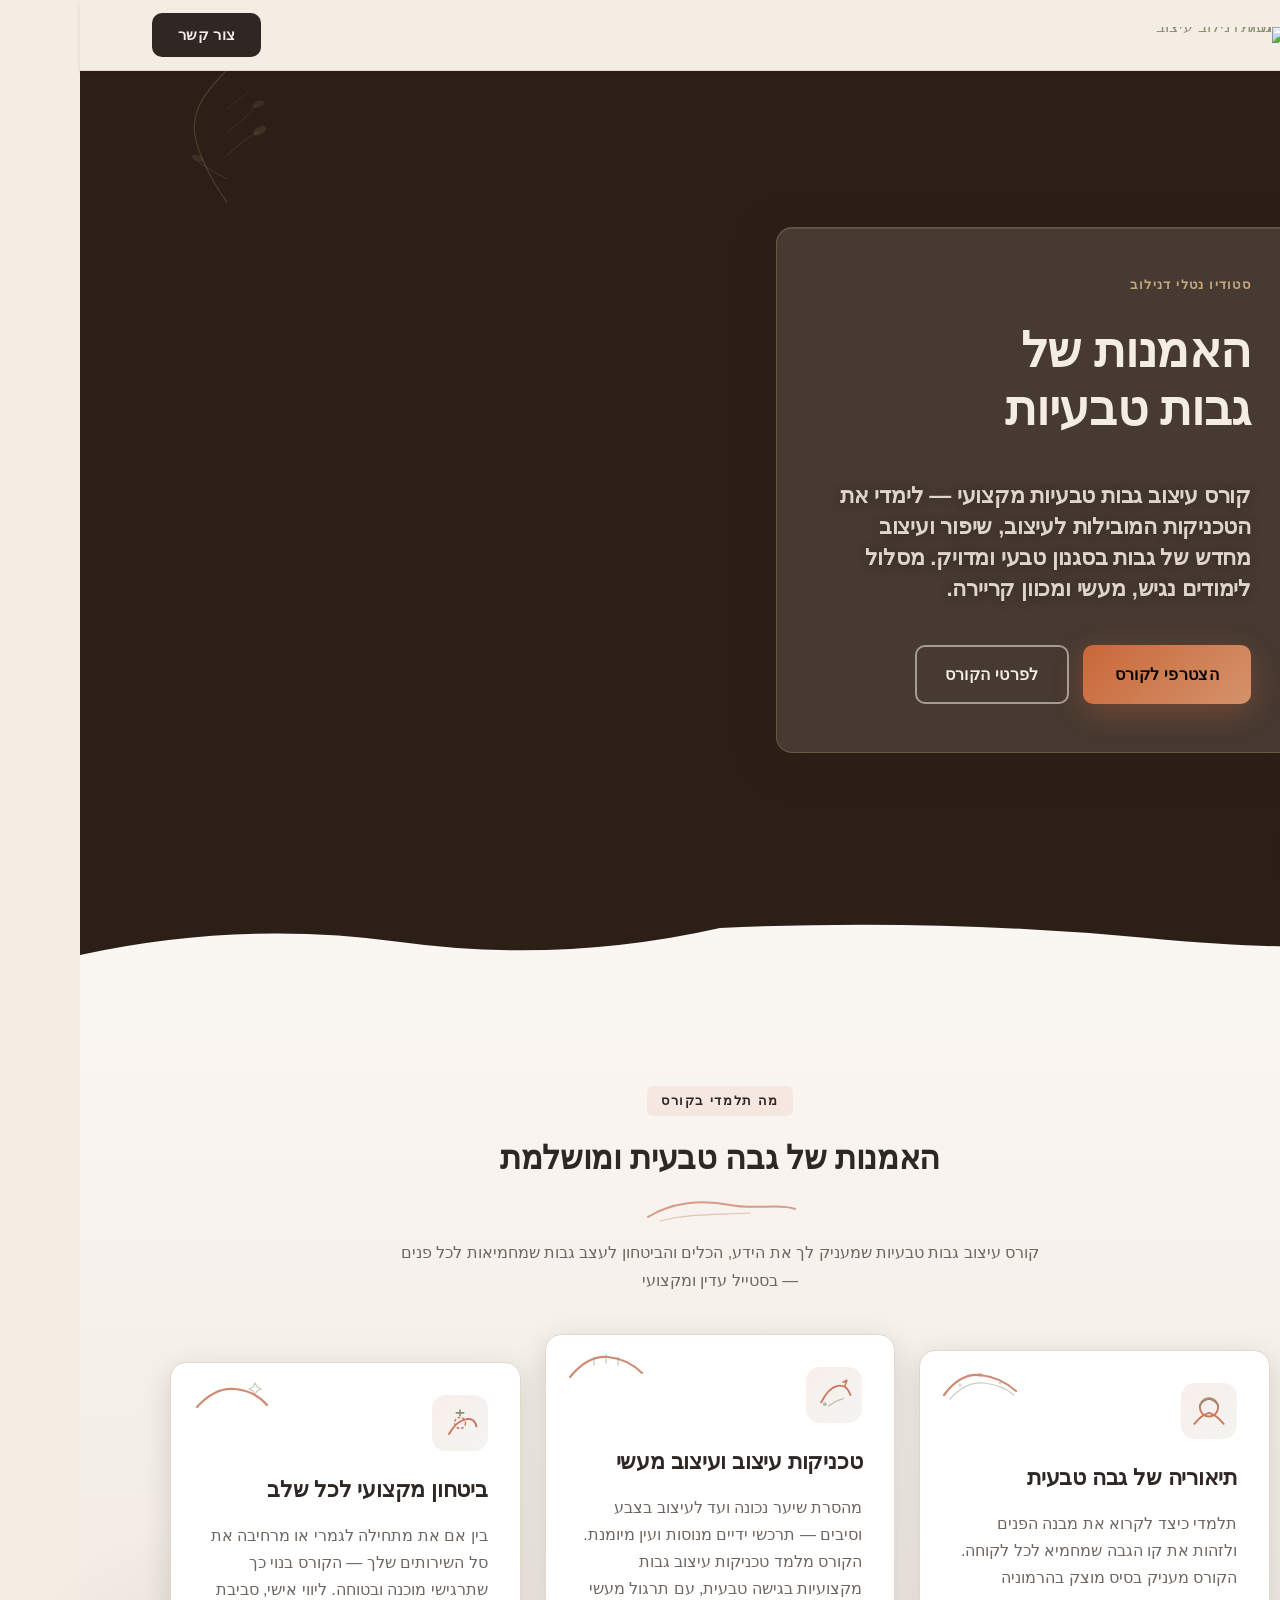
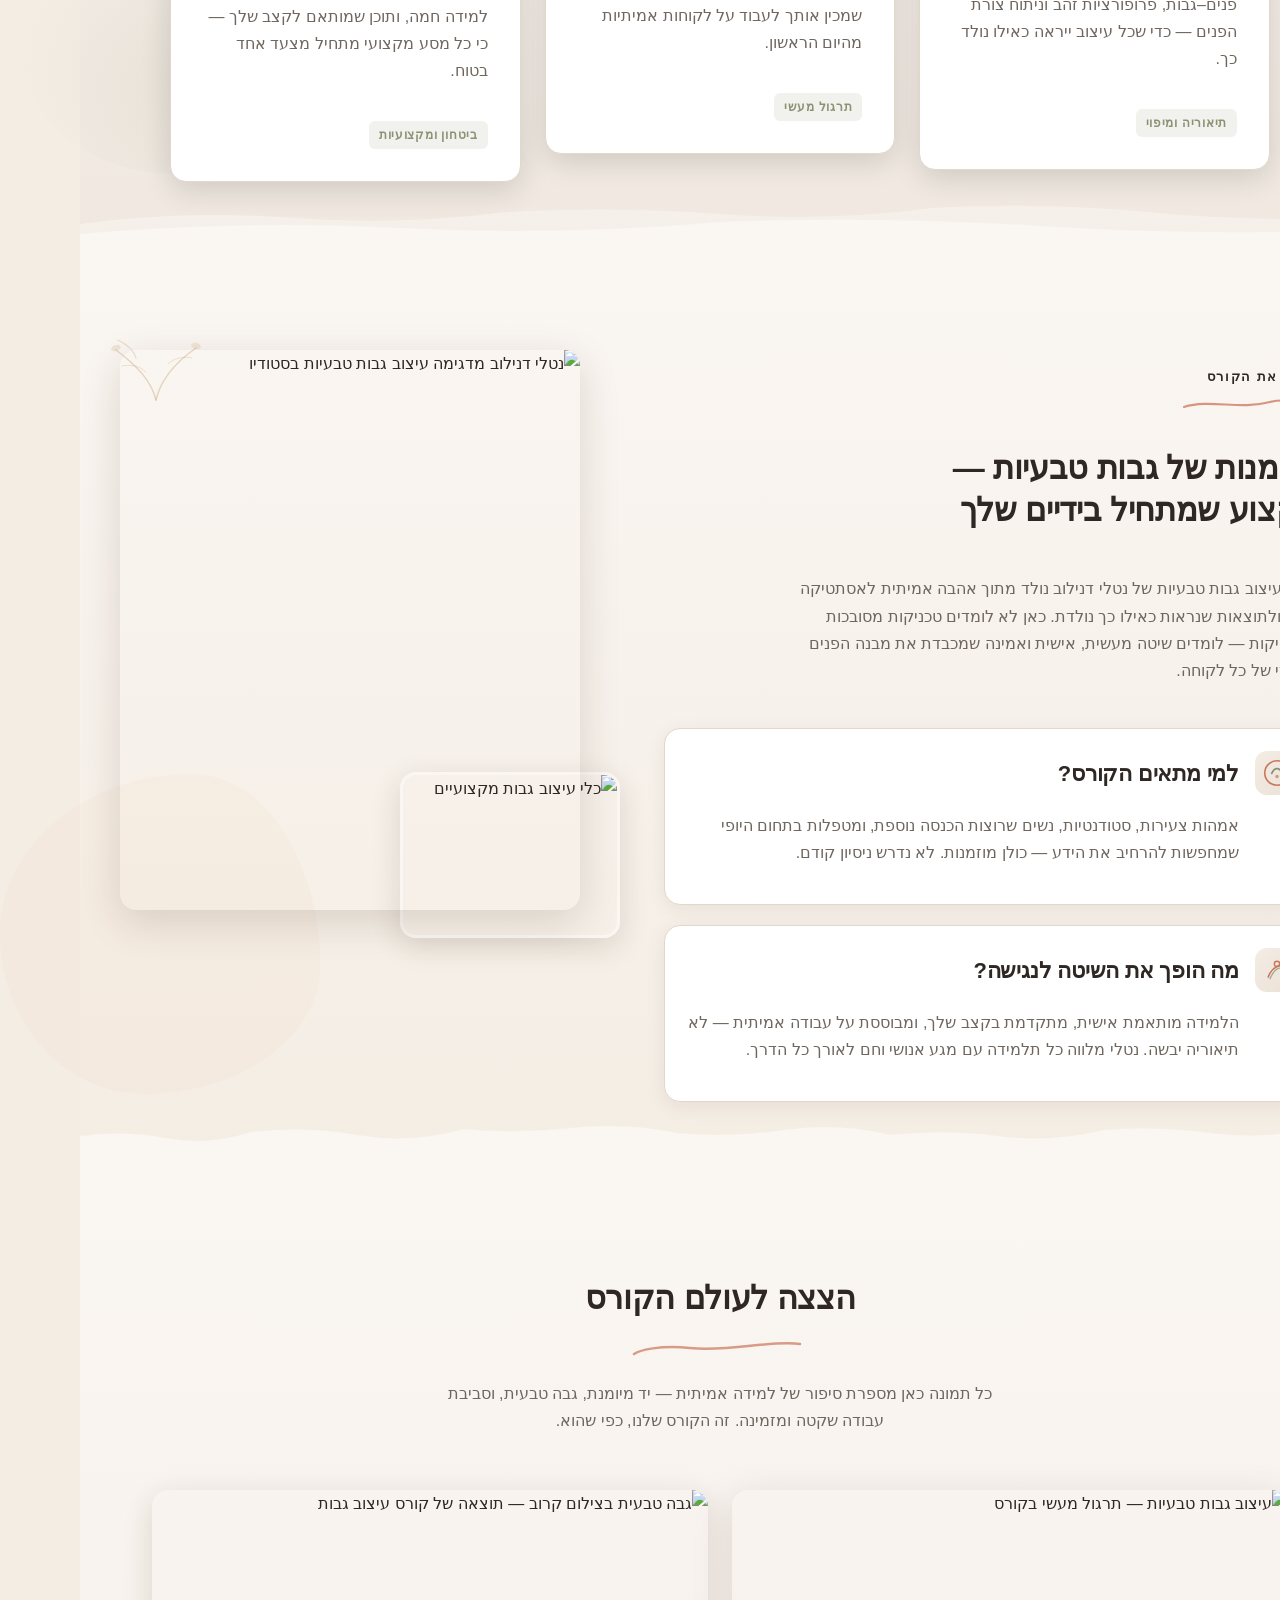
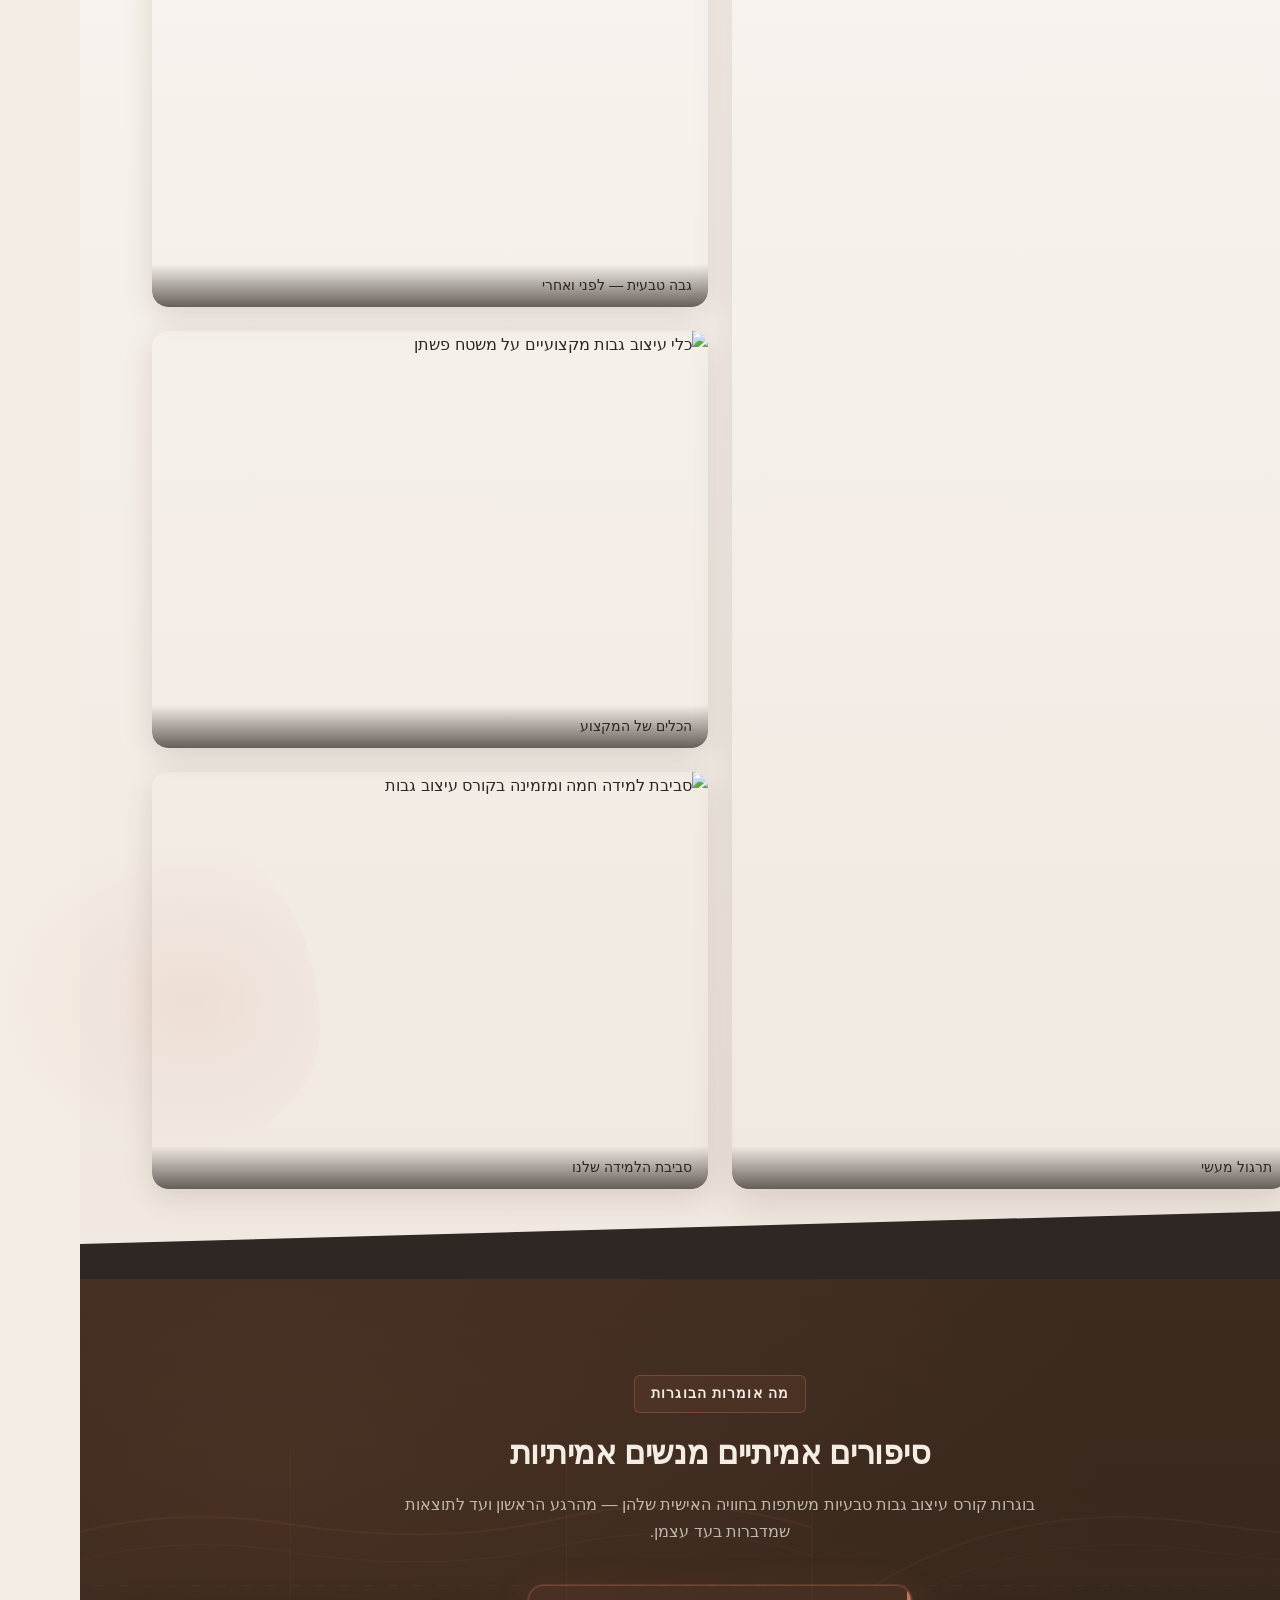
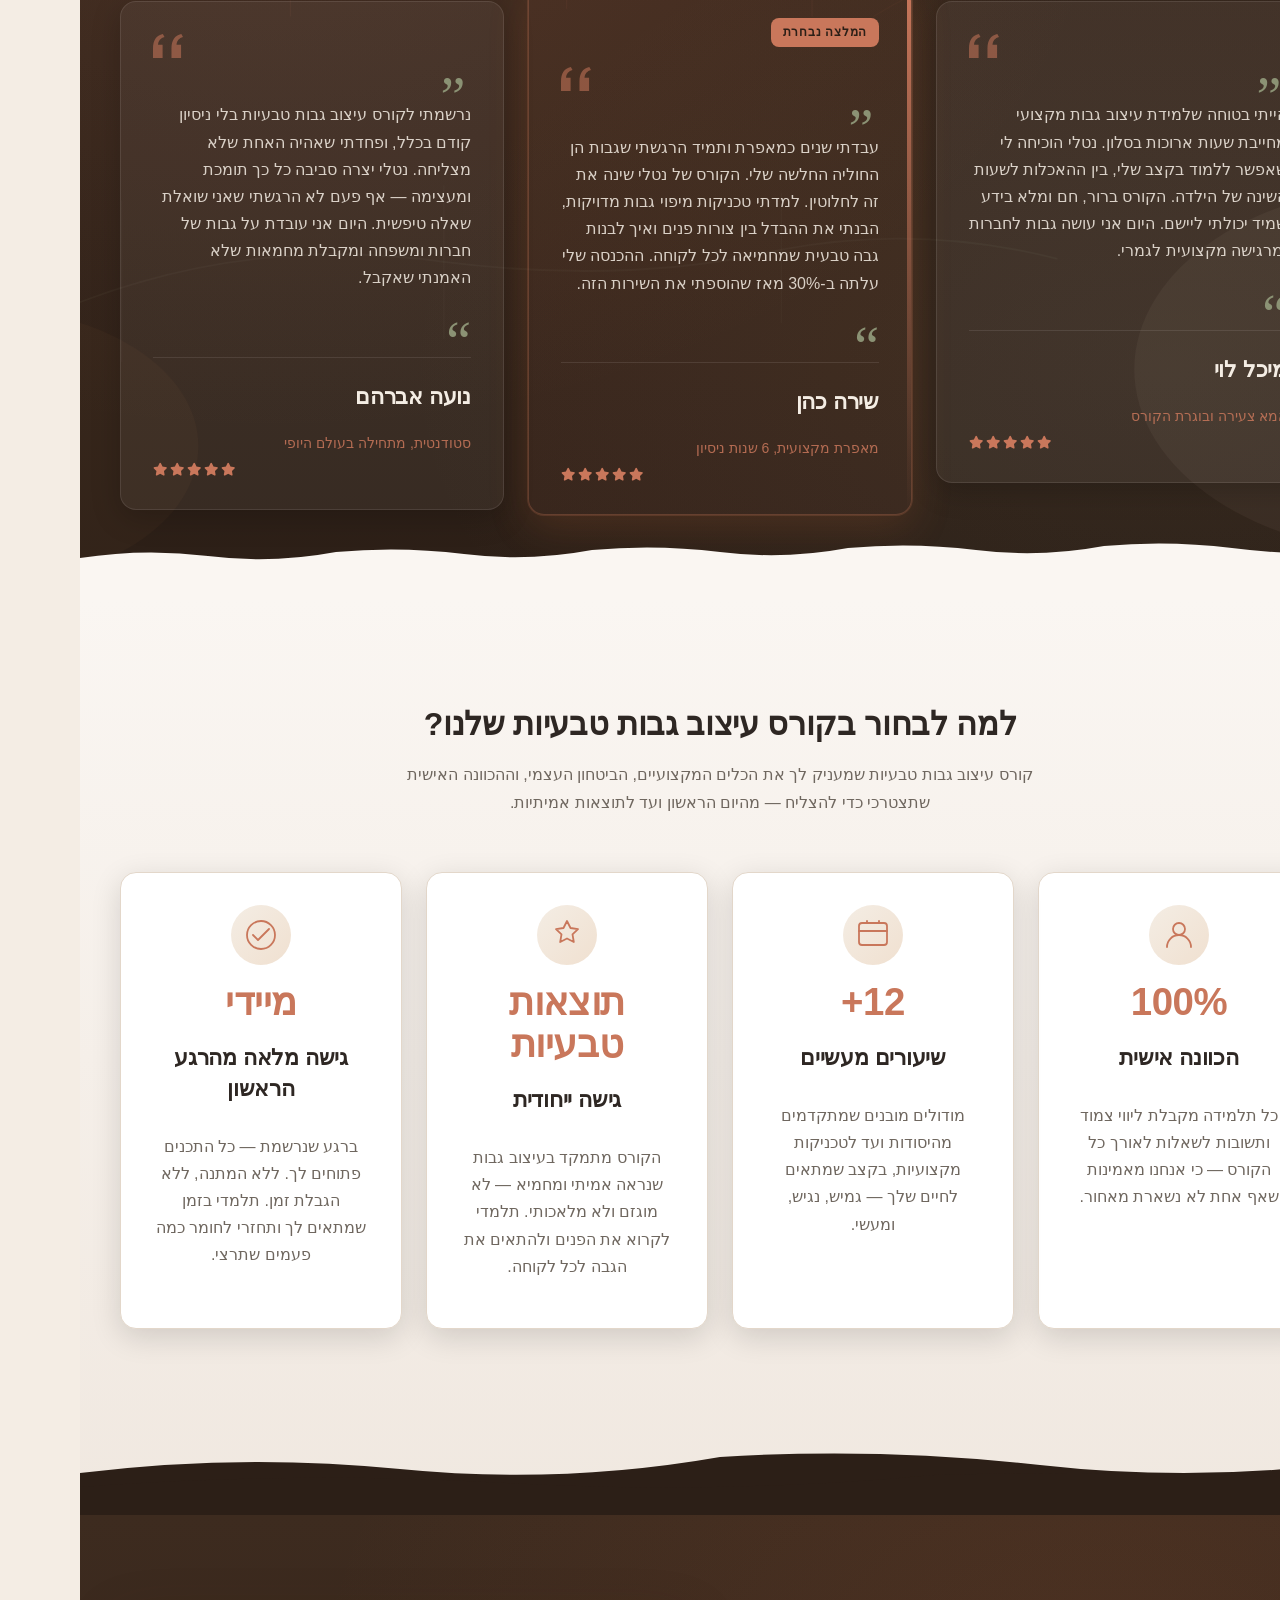
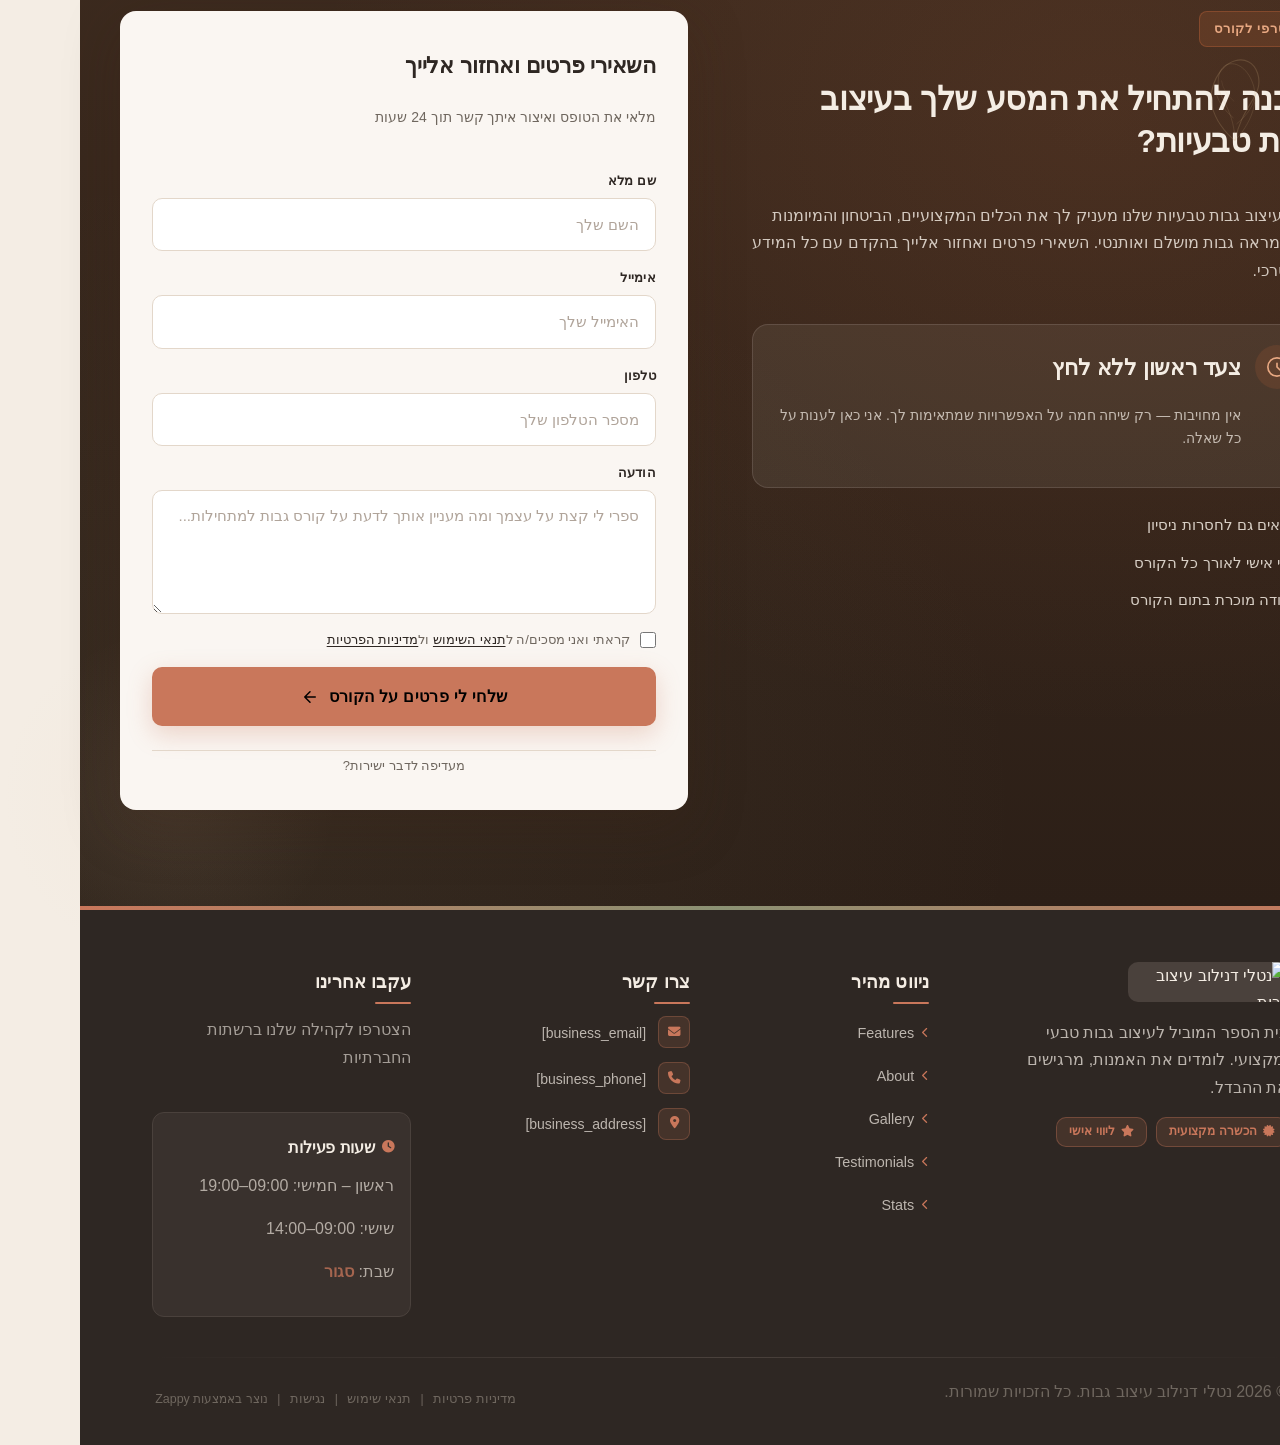
==== commit fd92c72b: "Background sync: Progressive GitHub Sync" ====
--- a/index.html
+++ b/index.html
@@ -362,7 +362,7 @@
   <div class="nav-container">
     <div class="nav-right-group"><div class="nav-brand">
       <a href="/" class="logo-link"><img class="logo" src="/assets/site-----image-1.webp" alt="נטלי דנילוב עיצוב גבות"></a>
-    </div><ul class="nav-menu" id="navMenu"><li><a href="#features">יתרונות</a></li><li><a href="#about">אודות</a></li><li><a href="#gallery">גלריה</a></li><li><a href="#testimonials">המלצות</a></li><li><a href="#stats">נתונים</a></li></ul></div>
+    </div><ul class="nav-menu" id="navMenu"></ul></div>
 
     
 
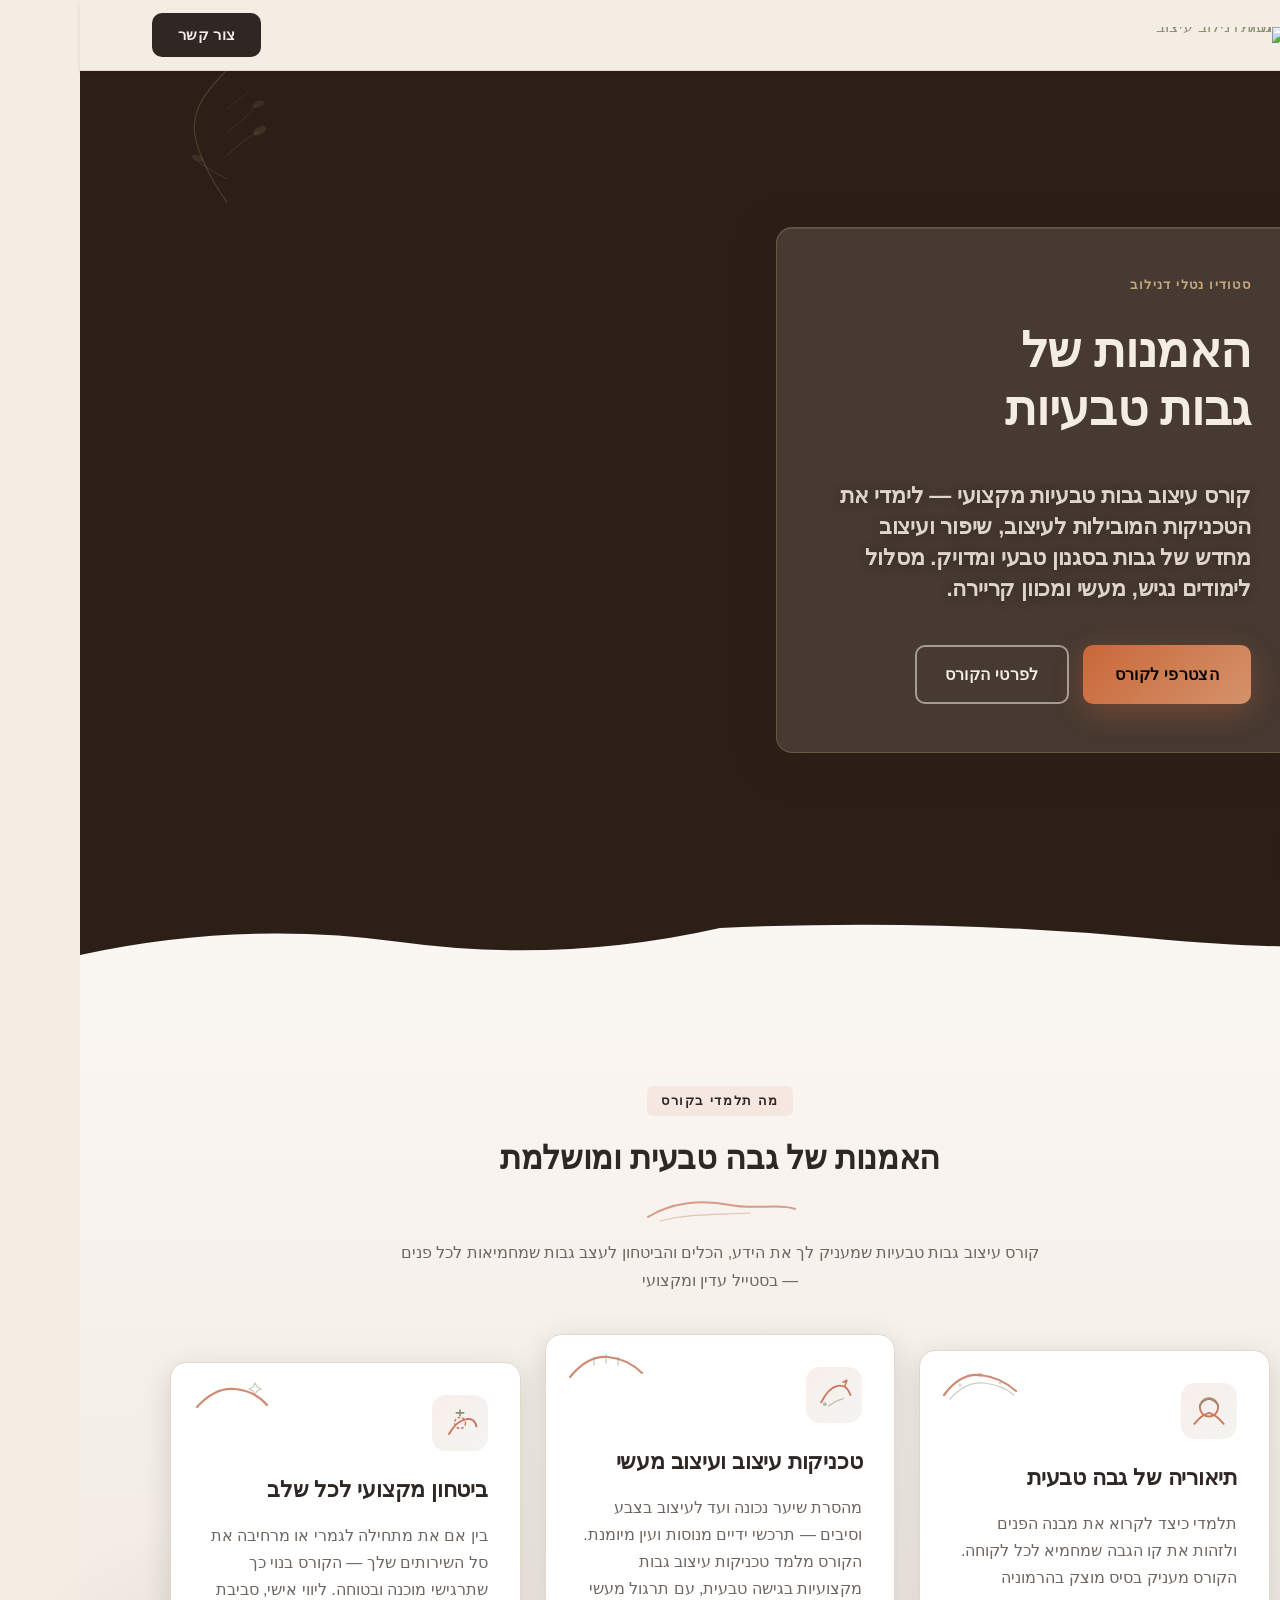
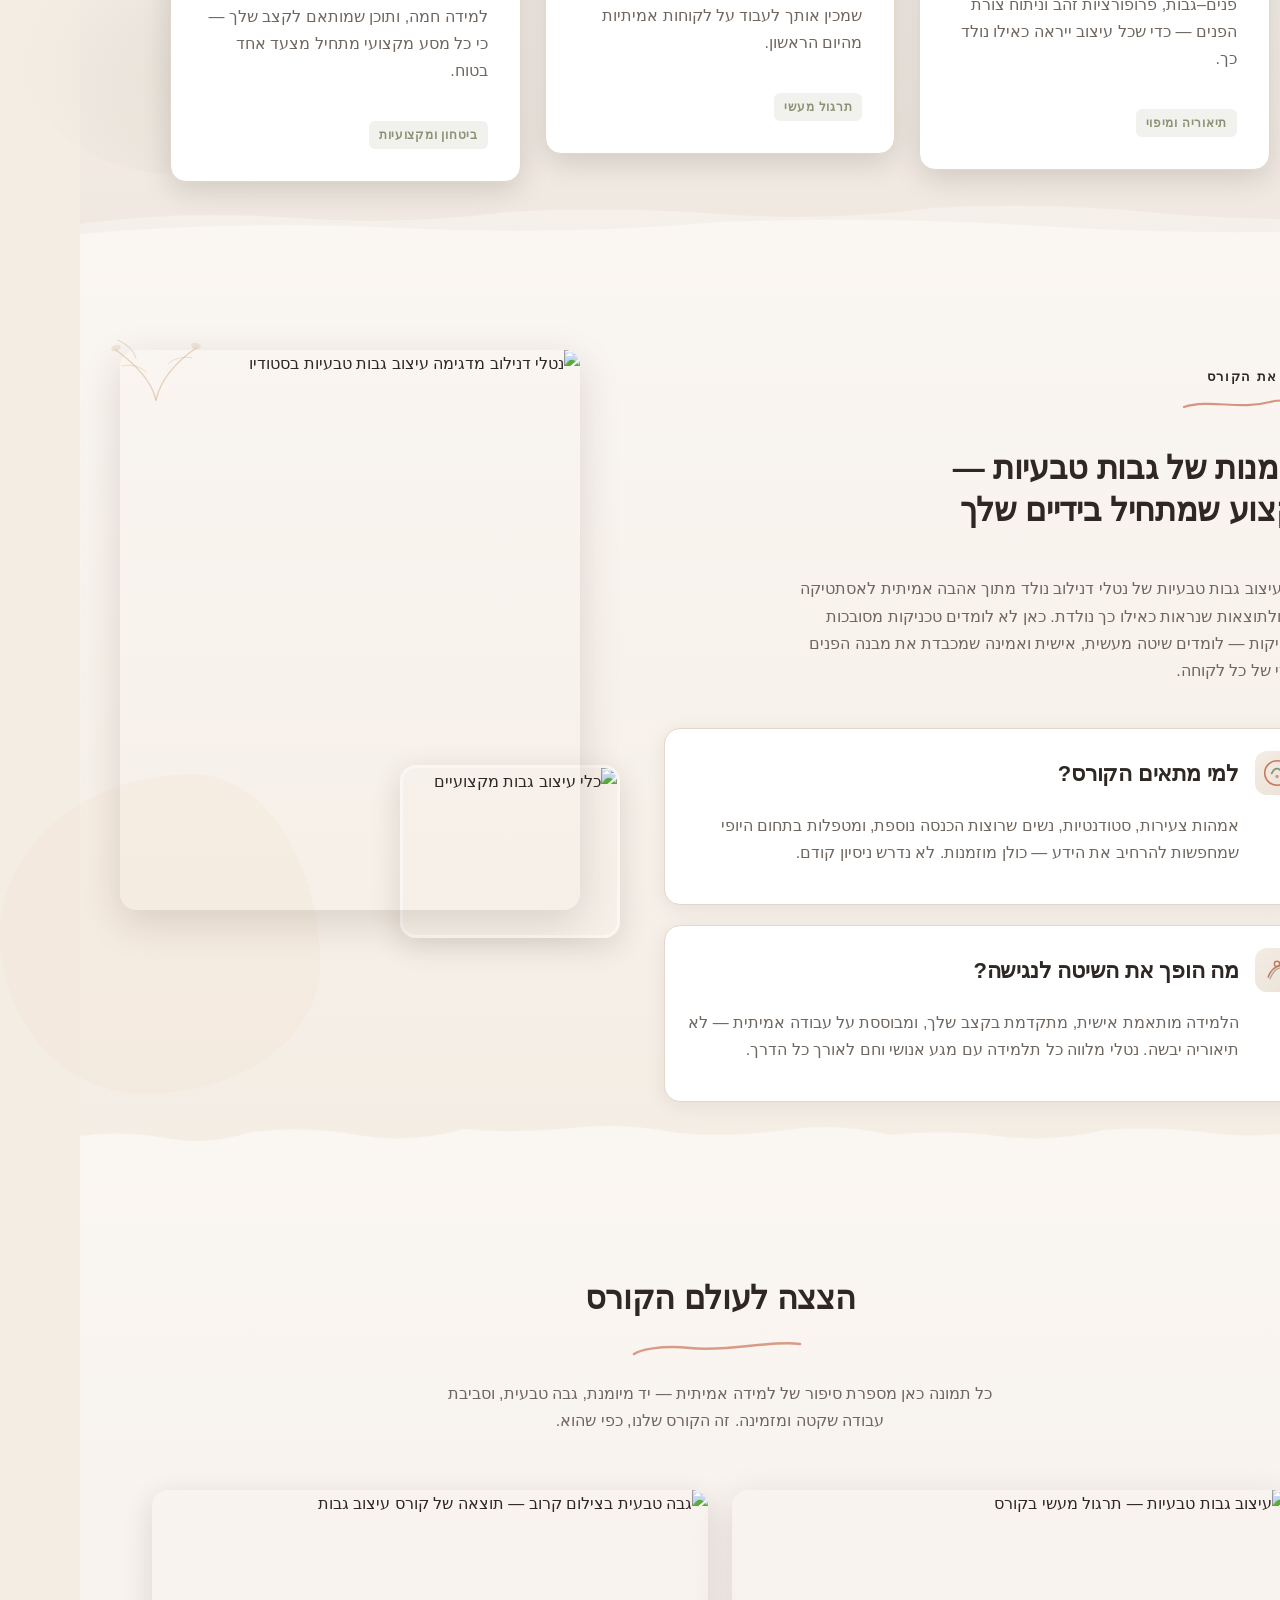
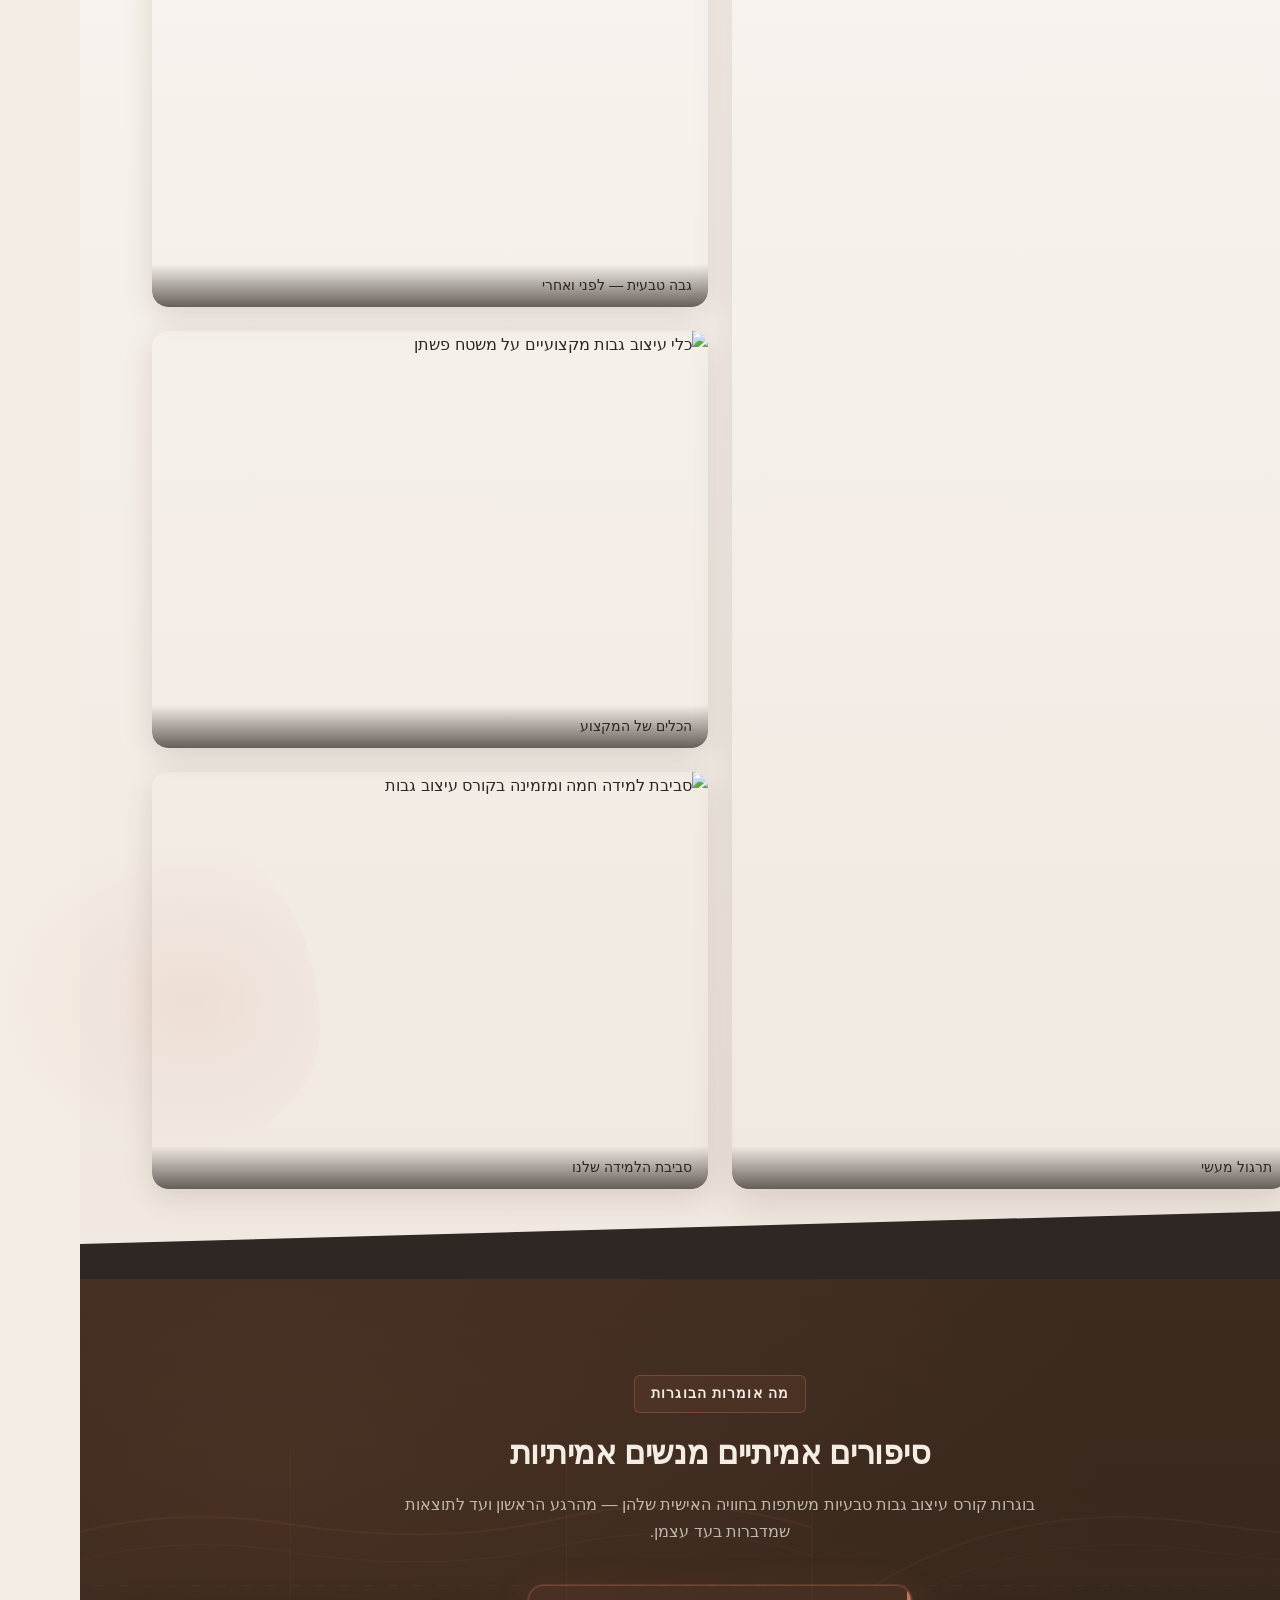
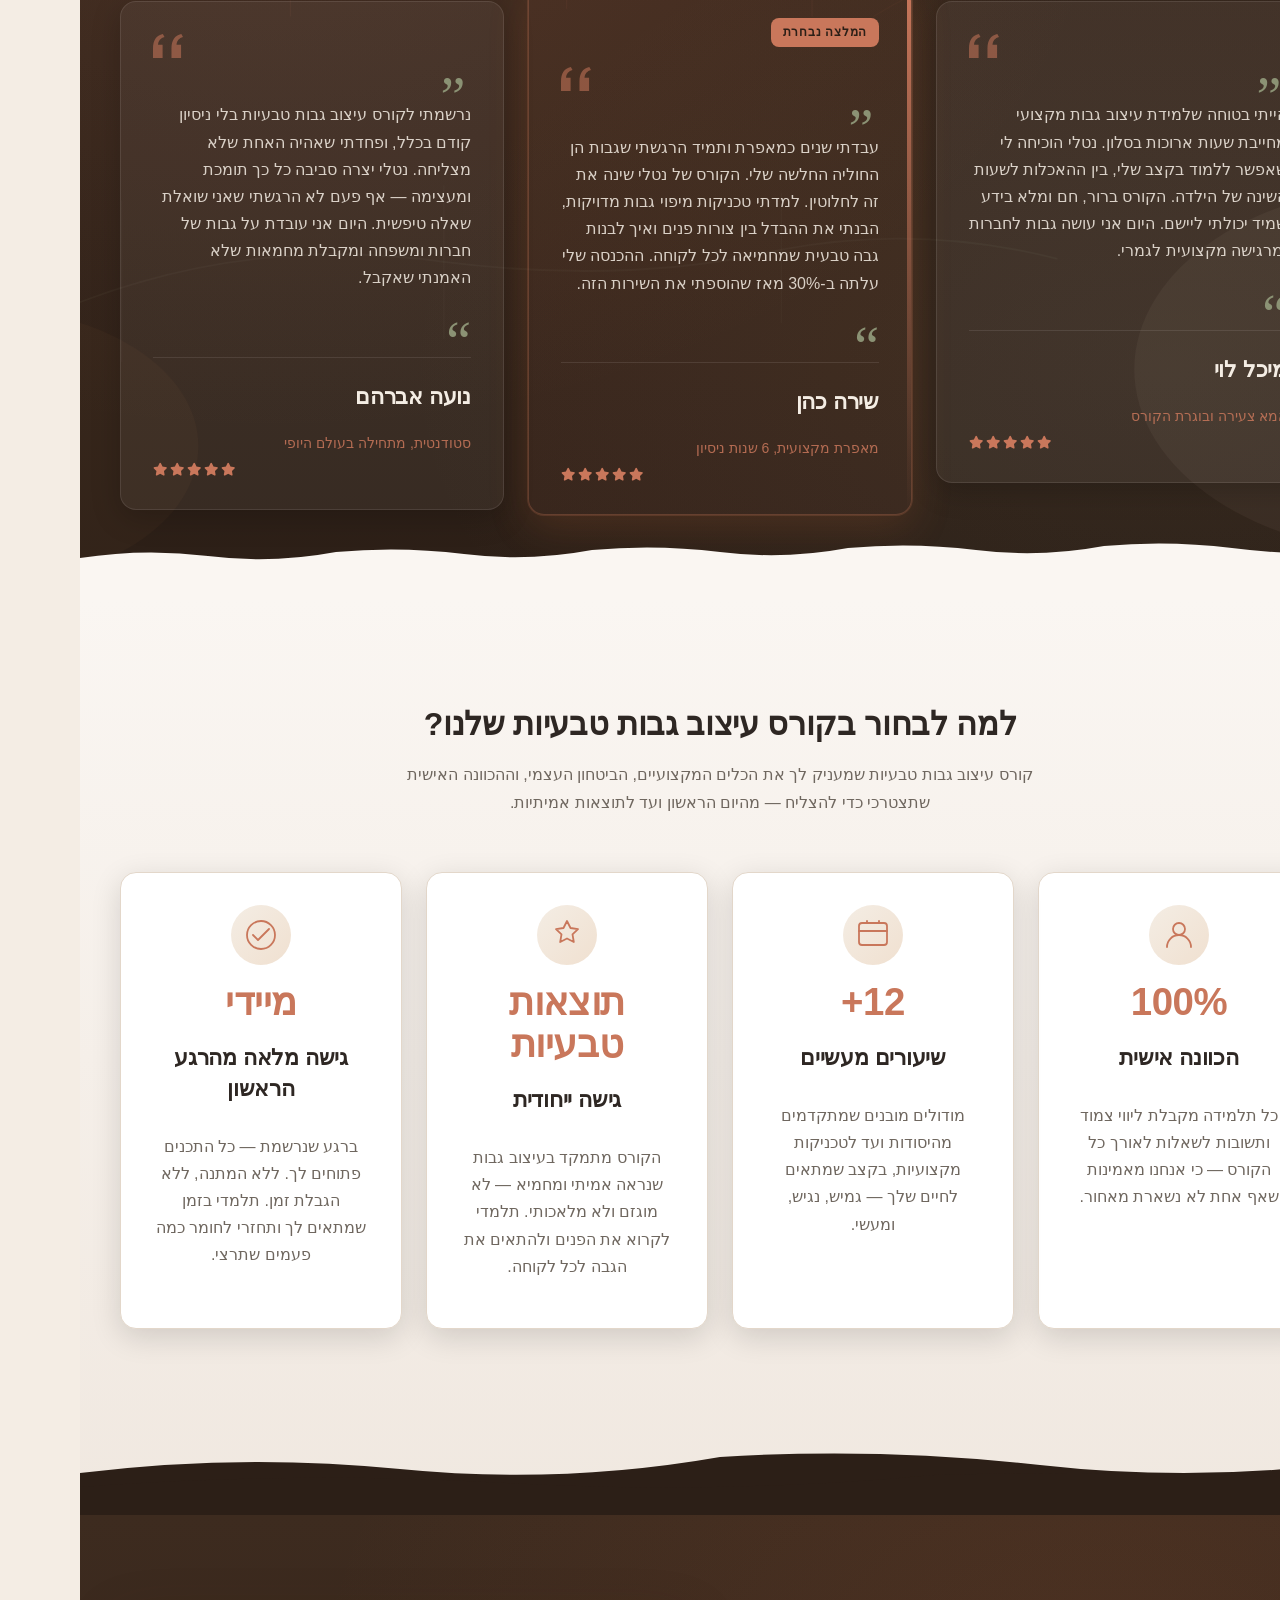
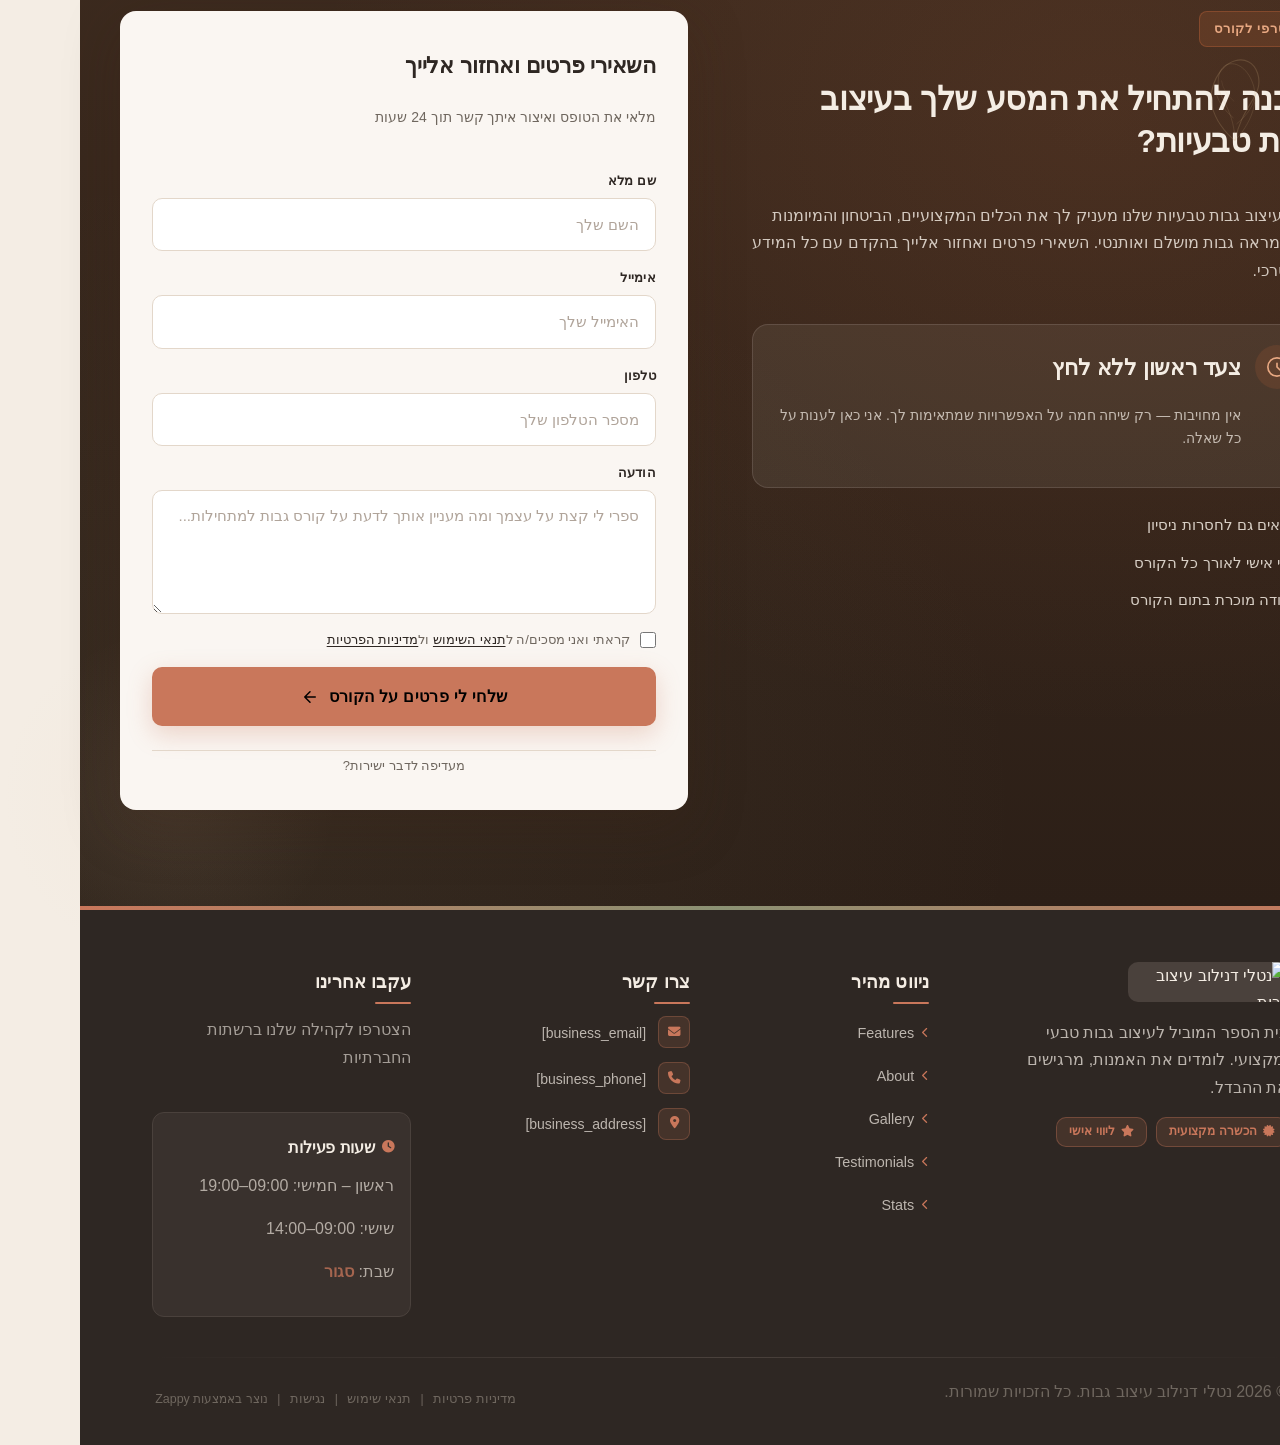
==== commit 48318403: "Incremental sync: 1 page(s) — update_element" ====
--- a/index.html
+++ b/index.html
@@ -990,7 +990,7 @@
       <p class="about-intro">קורס עיצוב גבות טבעיות של נטלי דנילוב נולד מתוך אהבה אמיתית לאסתטיקה נקייה ולתוצאות שנראות כאילו כך נולדת. כאן לא לומדים טכניקות מסובכות שמרחיקות — לומדים שיטה מעשית, אישית ואמינה שמכבדת את מבנה הפנים הייחודי של כל לקוחה.</p>
 
       <div class="about-callouts">
-        <div class="about-callout">
+        <div class="about-callout zappy-grid-item-nested-grid" data-grid-item-index="0">
           <div class="about-callout-icon" aria-hidden="true">
             <svg data-element-type="icon" data-icon-type="svg" viewBox="0 0 32 32" fill="none" xmlns="http://www.w3.org/2000/svg" width="28" height="28">
               <circle cx="16" cy="16" r="14" stroke="var(--secondary)" stroke-width="1.8"></circle>
@@ -1004,7 +1004,7 @@
           </div>
         </div>
 
-        <div class="about-callout">
+        <div class="about-callout zappy-grid-item-nested-grid" data-grid-item-index="1">
           <div class="about-callout-icon" aria-hidden="true">
             <svg data-element-type="icon" data-icon-type="svg" viewBox="0 0 32 32" fill="none" xmlns="http://www.w3.org/2000/svg" width="28" height="28">
               <path d="M6 24 C8 18, 12 14, 16 12 C20 10, 24 11, 26 14" stroke="var(--secondary)" stroke-width="1.8" stroke-linecap="round" fill="none"></path>
@@ -1023,7 +1023,7 @@
     <!-- Imagery Column (END = LEFT in RTL) -->
     <div class="about-imagery">
       <div class="about-img-main-wrap">
-        <img loading="lazy" decoding="async" data-placeholder="index-about-image-1" data-context="Professional beauty studio setting: a skilled female instructor demonstrating natural eyebrow shaping technique on a client, warm studio lighting, soft parchment and terracotta tones, close-up of precise brow pencil strokes, intimate educational atmosphere, editorial beauty photography style" width="520" height="620" src="/assets/site-index-about-image-1.webp" alt="נטלי דנילוב מדגימה עיצוב גבות טבעיות בסטודיו" class="about-img-main">
+        <img loading="lazy" decoding="async" data-placeholder="index-about-image-1" data-context="Professional beauty studio setting: a skilled female instructor demonstrating natural eyebrow shaping technique on a client, warm studio lighting, soft parchment and terracotta tones, close-up of precise brow pencil strokes, intimate educational atmosphere, editorial beauty photography style" width="520" height="620" src="/assets/site-index-about-image-1.webp" alt="נטלי דנילוב מדגימה עיצוב גבות טבעיות בסטודיו" class="about-img-main" data-element-type="image" data-element-id="img-1779212273107-7a63ejf7d" style="">
         <!-- Botanical decoration -->
         <svg class="about-botanical" data-no-icon-edit="true" aria-hidden="true" viewBox="0 0 120 90" fill="none" xmlns="http://www.w3.org/2000/svg">
           <path d="M60 80 C55 60, 40 45, 20 30" stroke="#C9A87C" stroke-width="1.4" stroke-linecap="round" opacity="0.45" fill="none"></path>
@@ -1038,7 +1038,7 @@
 
       <!-- Backplate tile peeking from bottom-end corner -->
       <div class="about-img-backplate-wrap">
-        <img loading="lazy" decoding="async" data-placeholder="index-about-image-2" data-context="Close-up flat lay of professional eyebrow tools: fine brow pencils, mapping thread, measuring calipers and a small mirror on a warm cream linen surface, soft natural light, beauty education course materials, warm terracotta and parchment color palette" width="260" height="200" src="/assets/site-index-about-image-2.webp" alt="כלי עיצוב גבות מקצועיים" class="about-img-backplate">
+        <div data-zappy-zoom-wrapper="true" data-element-id="img-1779212273108-geuu5s95d" data-element-type="image" data-zappy-zoom-wrapper-width="224px" data-zappy-zoom-wrapper-height="167px" data-zappy-zoom-wrapper-width-mode="px" data-zappy-zoom-wrapper-align="center" style="position: relative !important; overflow: hidden !important; width: 224px !important; max-width: 100% !important; margin-left: auto !important; margin-right: auto !important; height: 167px !important; display: block !important;" data-zappy-zoom-clip="true" data-zappy-wrapper-margins-applied="true"><img loading="lazy" decoding="async" data-placeholder="index-about-image-2" data-context="Close-up flat lay of professional eyebrow tools: fine brow pencils, mapping thread, measuring calipers and a small mirror on a warm cream linen surface, soft natural light, beauty education course materials, warm terracotta and parchment color palette" width="260" height="200" src="/assets/site-index-about-image-2.webp" alt="כלי עיצוב גבות מקצועיים" class="about-img-backplate" data-element-type="image" data-element-id="img-1779212273108-geuu5s95d" style="object-position: 50% 50% !important; display: block; width: 106.069% !important; max-width: none !important; max-height: none !important; height: 102% !important; margin: 0px !important; left: -3.03469% !important; top: -1% !important; object-fit: cover !important;" data-zappy-zoom="1.02" data-zappy-object-position="50% 50%"></div>
       </div>
     </div>
   </div>
@@ -1531,5 +1531,147 @@
       }, 500);
     })();
     </script>
+
+    <script>
+    (function(){
+      var _applied=false;
+      function _isHeroBg(w){var img=w.querySelector('img');if(img&&(img.getAttribute('data-hero-bg')==='true'||img.getAttribute('data-hero-background')==='true'))return true;var p=(w.style.position||'').replace(/\s*!important\s*/g,'').trim();var ww=(w.style.width||'').replace(/\s*!important\s*/g,'').trim();var hh=(w.style.height||'').replace(/\s*!important\s*/g,'').trim();return p==='absolute'&&ww==='100%'&&hh==='100%';}
+      function fixDesktopWrappers(){
+        // No-op: desktop wrapper restoration is handled by ZAPPY_PUBLISHED_ZOOM_WRAPPER_RUNTIME
+        // in script.js (restoreWrapperDimensions). The old inflation logic here was expanding
+        // small wrappers (e.g. 139px logo wrappers) to their parent width, conflicting with
+        // the correct stored dimensions.
+      }
+      function _parsePos(s){var x=50,y=50;try{var m=(s||'').match(/(-?d+(?:.d+)?)%s+(-?d+(?:.d+)?)%/);if(m){x=parseFloat(m[1]);y=parseFloat(m[2]);}}catch(e){}if(!isFinite(x))x=50;if(!isFinite(y))y=50;return{x:Math.max(0,Math.min(100,x)),y:Math.max(0,Math.min(100,y))};}
+      function _coverPct(iA,cA){if(!isFinite(iA)||iA<=0||!isFinite(cA)||cA<=0)return{w:100,h:100};if(iA>=cA)return{w:(iA/cA)*100,h:100};return{w:100,h:(cA/iA)*100};}
+      function applyMobile(){
+        if(_applied)return;_applied=true;
+        document.querySelectorAll('[data-zappy-zoom-wrapper="true"]').forEach(function(w){
+          if(_isHeroBg(w))return;
+          var cw=w.style.getPropertyValue('width');
+          var _sW=parseFloat(w.getAttribute('data-zappy-zoom-wrapper-width'))||0;
+          var _sH=parseFloat(w.getAttribute('data-zappy-zoom-wrapper-height'))||0;
+          if(!cw&&!(_sW>0&&_sH>0))return;
+          if(!w._zappyDesktop)w._zappyDesktop={wStyle:w.getAttribute('style')};
+          var img=w.querySelector('img');
+          if(!img)return;
+          if(!img._zappyDesktop)img._zappyDesktop={src:img.getAttribute('src'),style:img.getAttribute('style')};
+          var mobileZoomStr=img.getAttribute('data-zappy-mobile-zoom');
+          var mobileZoom=parseFloat(mobileZoomStr);
+          var mobileSrc=img.getAttribute('data-zappy-mobile-src');
+          var mobilePos=img.getAttribute('data-zappy-mobile-object-position');
+          var parentOvf=w.parentElement?((w.parentElement.style.overflow||'')+(window.getComputedStyle(w.parentElement).overflow||'')).trim():'';
+          var inConstrainedParent=parentOvf.indexOf('hidden')!==-1||parentOvf.indexOf('clip')!==-1;
+          if(inConstrainedParent){
+            w.style.setProperty('max-width','100%','important');
+          }else{
+            w.style.setProperty('width','100%','important');
+            w.style.setProperty('max-width','100%','important');
+          }
+          if(mobileSrc)img.src=mobileSrc;
+          function _applyZoomCrop(_img,_w,_ePos,_eZoom){
+            var rect=_w.getBoundingClientRect();
+            if(!rect||!rect.width||!rect.height)return;
+            var nW=_img.naturalWidth||0,nH=_img.naturalHeight||0;
+            if(!(nW>0&&nH>0))return;
+            var iA=nW/nH,cA=rect.width/rect.height;
+            var cv=_coverPct(iA,cA);
+            var wP=100,hP=100;
+            if(_eZoom>=1){wP=cv.w*_eZoom;hP=cv.h*_eZoom;}
+            else{var t2=(_eZoom-0.5)/0.5;if(!isFinite(t2))t2=0;t2=Math.max(0,Math.min(1,t2));wP=100+t2*(cv.w-100);hP=100+t2*(cv.h-100);}
+            var p2=_parsePos(_ePos);
+            var lP=(100-wP)*(p2.x/100);
+            var tP=(100-hP)*(p2.y/100);
+            _img.style.setProperty('position','absolute','important');
+            _img.style.setProperty('left',lP+'%','important');
+            _img.style.setProperty('top',tP+'%','important');
+            _img.style.setProperty('width',wP+'%','important');
+            _img.style.setProperty('height',hP+'%','important');
+            _img.style.setProperty('max-width','none','important');
+            _img.style.setProperty('max-height','none','important');
+            _img.style.setProperty('display','block','important');
+            _img.style.setProperty('object-fit',_eZoom<1?'fill':'cover','important');
+            _img.style.setProperty('transform','none','important');
+            _img.style.setProperty('margin','0','important');
+          }
+          if(_sW>0&&_sH>0){
+            var effZoom=(isFinite(mobileZoom)&&mobileZoom>0)?mobileZoom:(parseFloat(img.getAttribute('data-zappy-zoom'))||1);
+            var effPos=mobilePos||img.getAttribute('data-zappy-object-position')||img.style.objectPosition||'50% 50%';
+            w.style.setProperty('overflow','hidden','important');
+            w.style.setProperty('position','relative','important');
+            w.style.setProperty('width','100%','important');
+            w.style.setProperty('max-width','100%','important');
+            if(_sW>0&&_sH>0){w.style.setProperty('padding-bottom','0','important');w.style.setProperty('aspect-ratio',_sW+'/'+_sH,'important');w.style.setProperty('height','auto','important');}
+            _applyZoomCrop(img,w,effPos,effZoom);
+            if(!(img.complete&&img.naturalWidth>0)){
+              (function(_i,_w2,_p,_z){_i.addEventListener('load',function _ol(){_i.removeEventListener('load',_ol);try{_applyZoomCrop(_i,_w2,_p,_z);}catch(e){}});
+              })(img,w,effPos,effZoom);
+            }
+          }else{
+            if(!inConstrainedParent)w.style.setProperty('height','auto','important');
+            img.style.setProperty('position','relative','important');
+            img.style.setProperty('width','100%','important');
+            img.style.setProperty('height','auto','important');
+            img.style.setProperty('max-width','100%','important');
+            img.style.setProperty('max-height',inConstrainedParent?'none':'400px','important');
+            img.style.setProperty('object-fit','cover','important');
+            img.style.setProperty('left','0','important');
+            img.style.setProperty('top','0','important');
+            img.style.setProperty('transform','none','important');
+          }
+        });
+        document.querySelectorAll('img[data-zappy-mobile-src],img[data-zappy-mobile-object-position],img[data-zappy-mobile-zoom]').forEach(function(img){
+          var zw=img.closest('[data-zappy-zoom-wrapper="true"]');
+          if(zw&&!_isHeroBg(zw))return;
+          if(!img._zappyDesktop)img._zappyDesktop={src:img.getAttribute('src'),style:img.getAttribute('style')};
+          var mobileSrc=img.getAttribute('data-zappy-mobile-src');
+          var mobilePos=img.getAttribute('data-zappy-mobile-object-position');
+          var mobileZoom=parseFloat(img.getAttribute('data-zappy-mobile-zoom'));
+          if(mobileSrc)img.src=mobileSrc;
+          if(mobilePos)img.style.setProperty('object-position',mobilePos,'important');
+          if(mobileZoom>1){
+            img.style.setProperty('transform','scale('+mobileZoom+')','important');
+            img.style.setProperty('transform-origin',mobilePos||'50% 50%','important');
+            var p=img.parentElement;
+            if(p)p.style.setProperty('overflow','hidden','important');
+          }
+        });
+      }
+      function revertDesktop(){
+        if(!_applied)return;_applied=false;
+        document.querySelectorAll('[data-zappy-zoom-wrapper="true"]').forEach(function(w){
+          if(w._zappyDesktop&&w._zappyDesktop.wStyle!=null){w.setAttribute('style',w._zappyDesktop.wStyle);}
+          var img=w.querySelector('img');
+          if(img&&img._zappyDesktop){
+            if(img._zappyDesktop.src!=null)img.setAttribute('src',img._zappyDesktop.src);
+            if(img._zappyDesktop.style!=null)img.setAttribute('style',img._zappyDesktop.style);
+            else img.removeAttribute('style');
+          }
+        });
+        document.querySelectorAll('img[data-zappy-mobile-src],img[data-zappy-mobile-object-position],img[data-zappy-mobile-zoom]').forEach(function(img){
+          var zw=img.closest('[data-zappy-zoom-wrapper="true"]');
+          if(zw&&!_isHeroBg(zw))return;
+          if(img._zappyDesktop){
+            if(img._zappyDesktop.src!=null)img.setAttribute('src',img._zappyDesktop.src);
+            if(img._zappyDesktop.style!=null)img.setAttribute('style',img._zappyDesktop.style);
+            else img.removeAttribute('style');
+          }
+        });
+        _fixHeroBgWrappers();
+        fixDesktopWrappers();
+      }
+      function _fixHeroBgWrappers(){var isMob=window.innerWidth<=768;document.querySelectorAll('[data-zappy-zoom-wrapper="true"]').forEach(function(w){if(!_isHeroBg(w))return;w.style.setProperty('position','absolute','important');w.style.setProperty('top','0','important');w.style.setProperty('left','0','important');w.style.setProperty('width','100%','important');w.style.setProperty('height','100%','important');w.style.setProperty('max-width','none','important');w.style.setProperty('overflow','hidden','important');w.setAttribute('data-zappy-zoom-wrapper-width-mode','full');var img=w.querySelector('img');if(img){img.style.setProperty('width','100%','important');img.style.setProperty('height','100%','important');img.style.setProperty('object-fit','cover','important');img.style.setProperty('position','relative','important');img.style.setProperty('top','0','important');img.style.setProperty('left','0','important');img.style.setProperty('max-width','none','important');img.style.setProperty('max-height','none','important');img.style.setProperty('display','block','important');if(isMob){var mSrc=img.getAttribute('data-zappy-mobile-src');var mPos=img.getAttribute('data-zappy-mobile-object-position');var mZoom=parseFloat(img.getAttribute('data-zappy-mobile-zoom'));if(mSrc){if(!img._zappyDesktop)img._zappyDesktop={src:img.getAttribute('src'),style:img.getAttribute('style')};img.src=mSrc;}if(mPos)img.style.setProperty('object-position',mPos,'important');if(mZoom>1){img.style.setProperty('transform','scale('+mZoom+')','important');img.style.setProperty('transform-origin',mPos||'50% 50%','important');}}}});}
+      function init(){
+        _fixHeroBgWrappers();
+        var mq=window.matchMedia('(max-width:768px)');
+        function onChange(e){if(e.matches)applyMobile();else revertDesktop();}
+        if(mq.matches)applyMobile();
+        else fixDesktopWrappers();
+        try{mq.addEventListener('change',onChange);}catch(e){mq.addListener(onChange);}
+      }
+      if(document.readyState==='loading')document.addEventListener('DOMContentLoaded',init);
+      else setTimeout(init,50);
+    })();
+    </script>
 </body>
 </html>
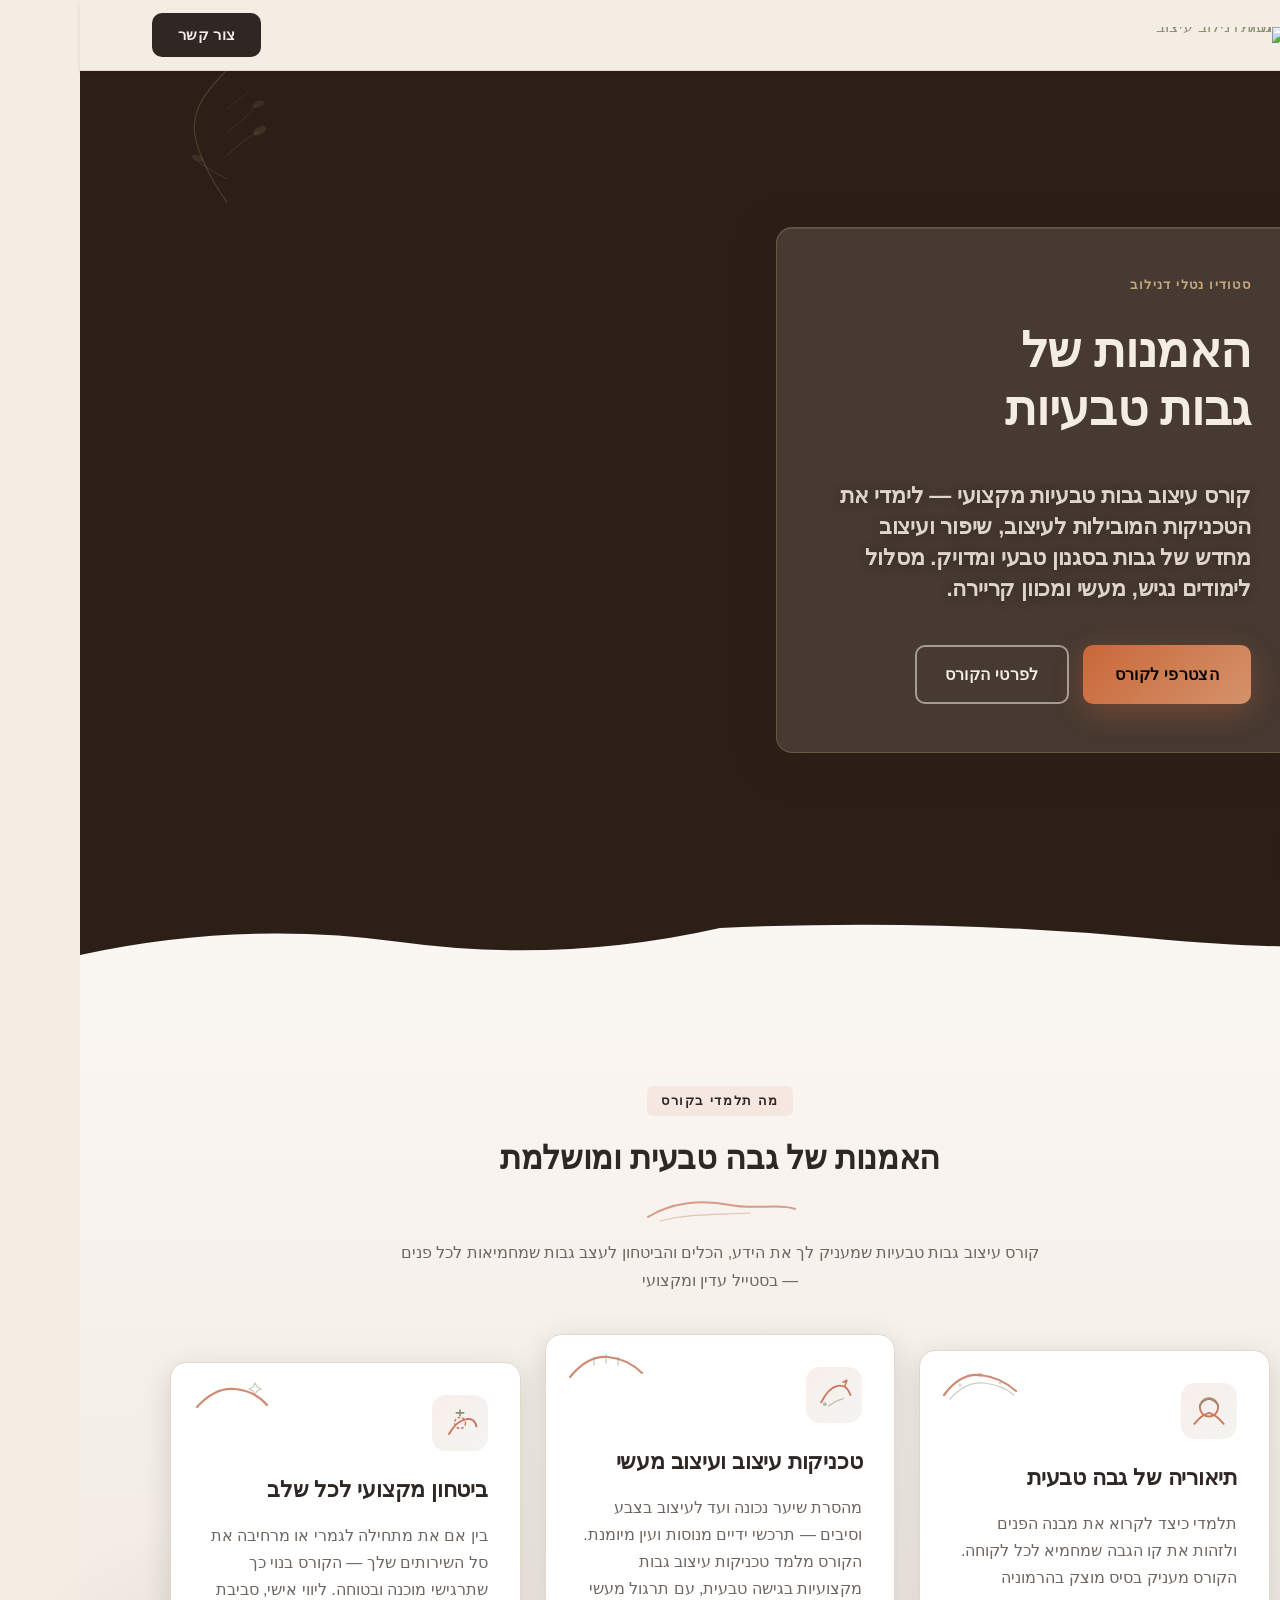
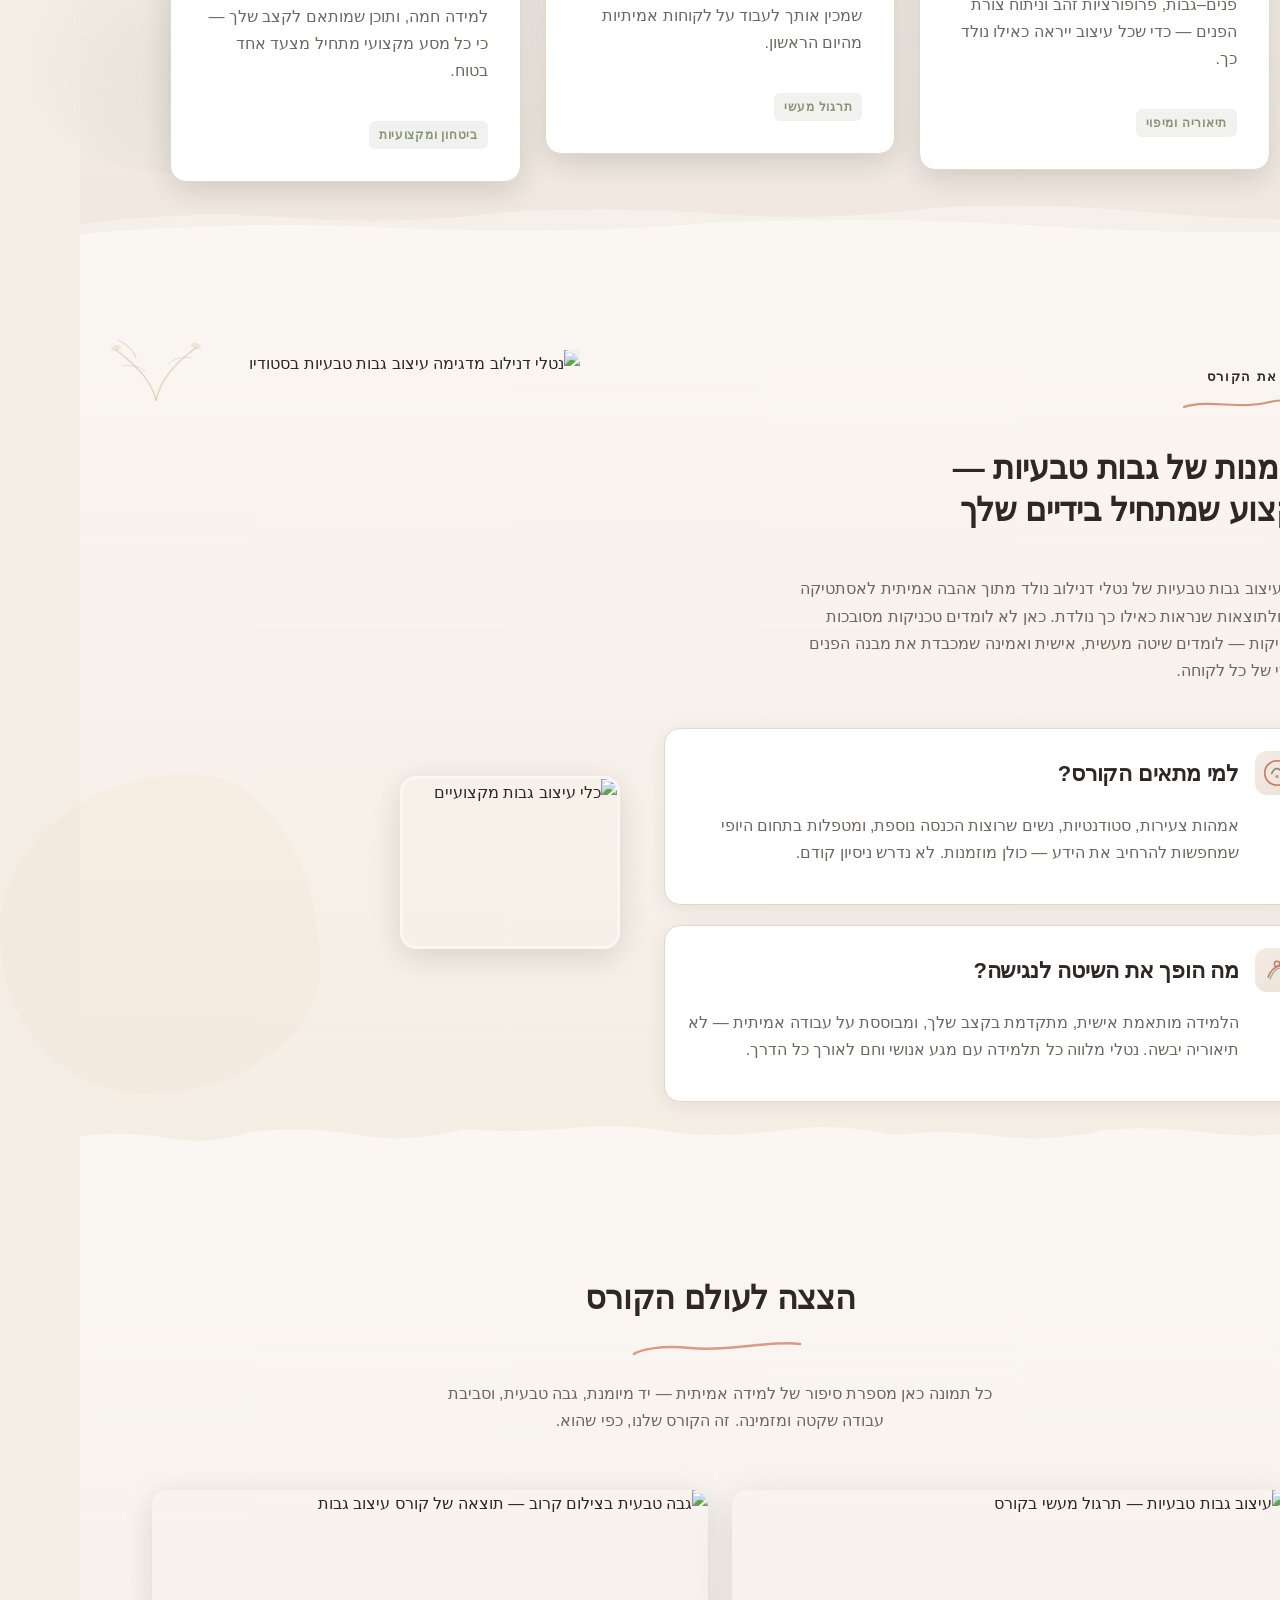
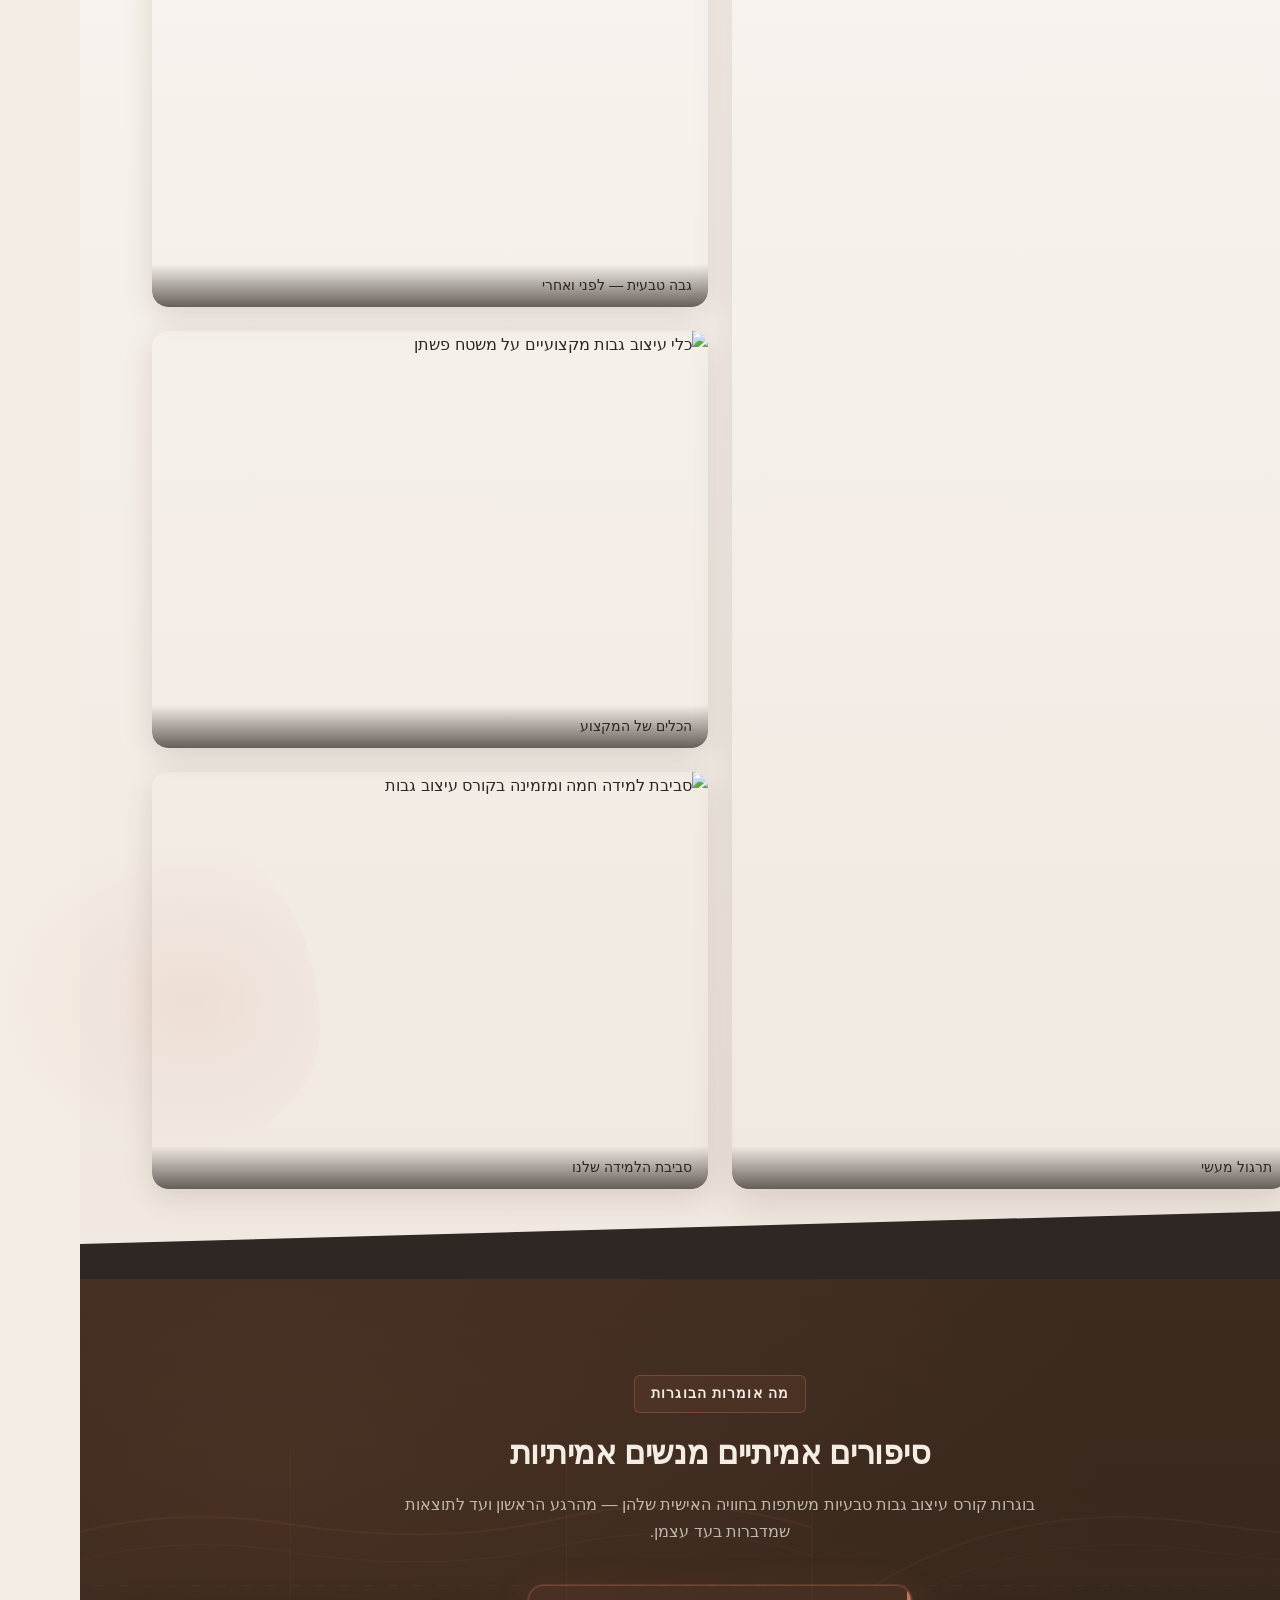
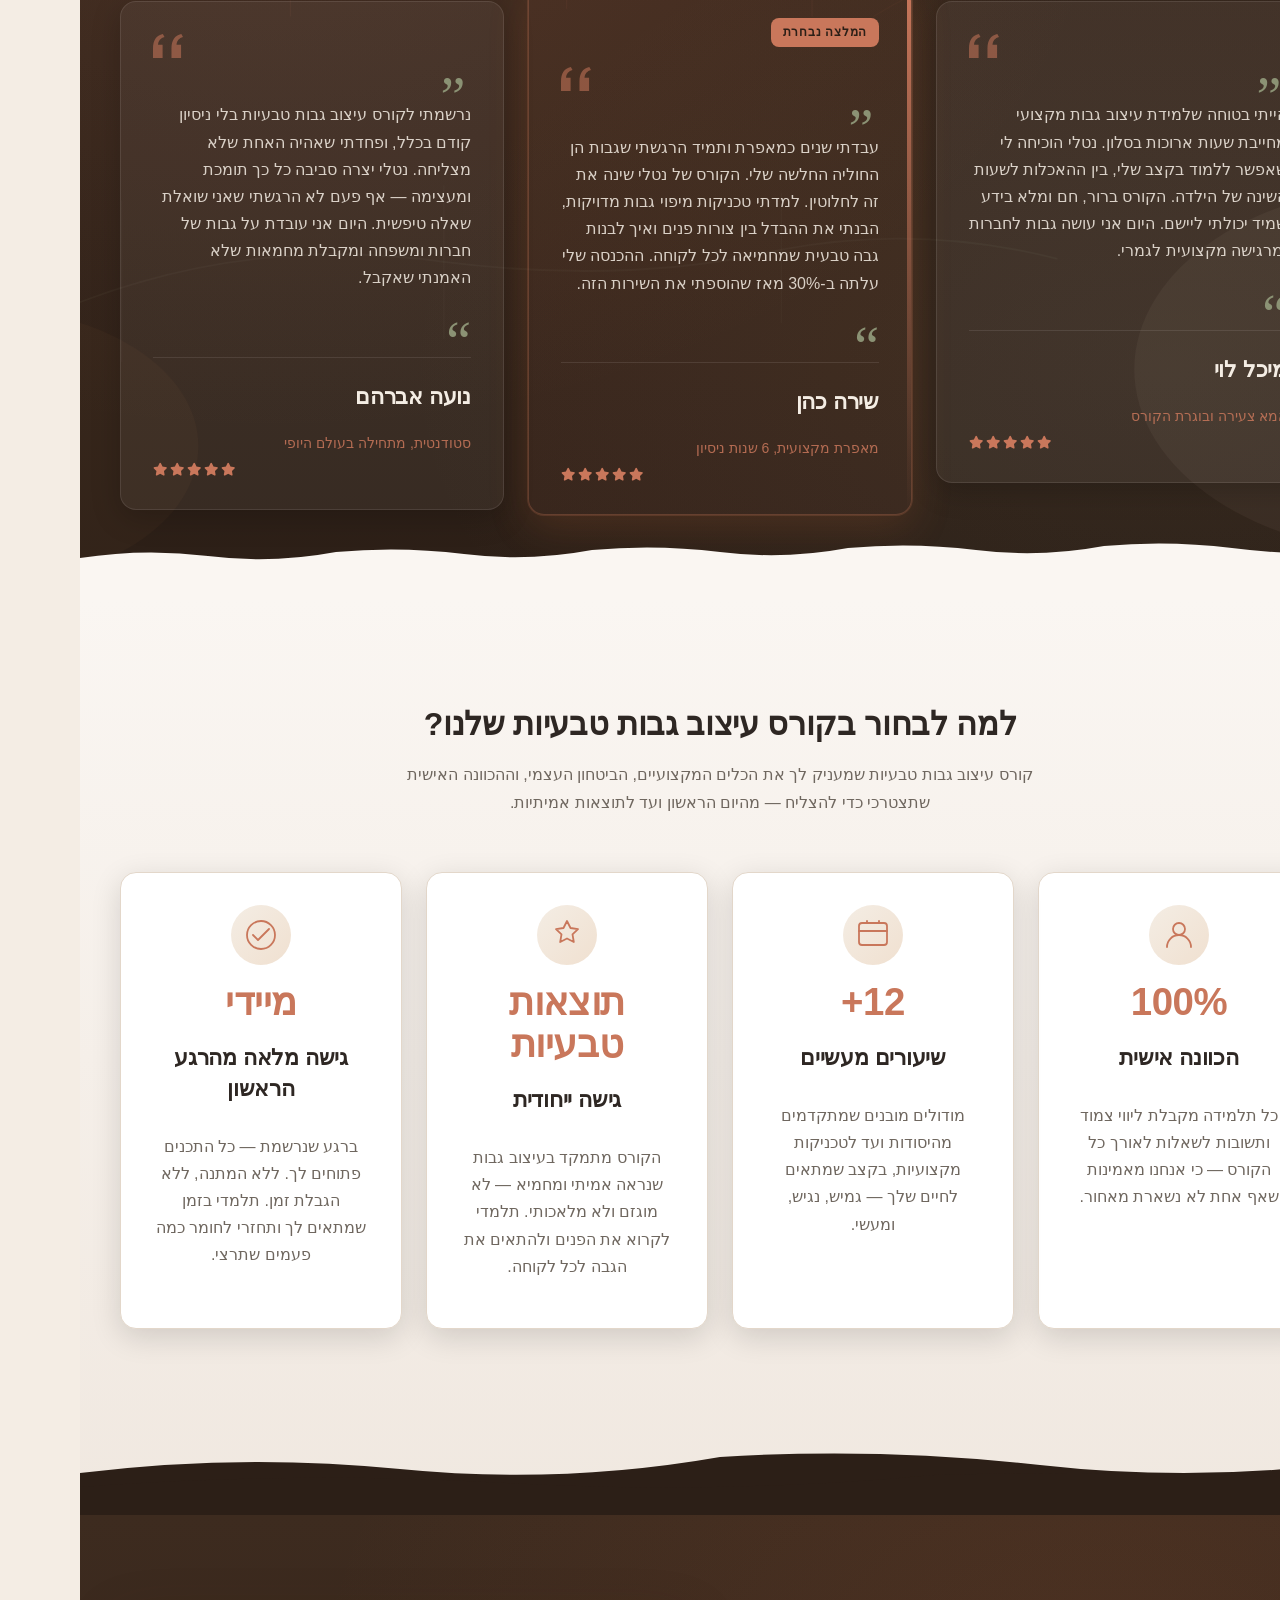
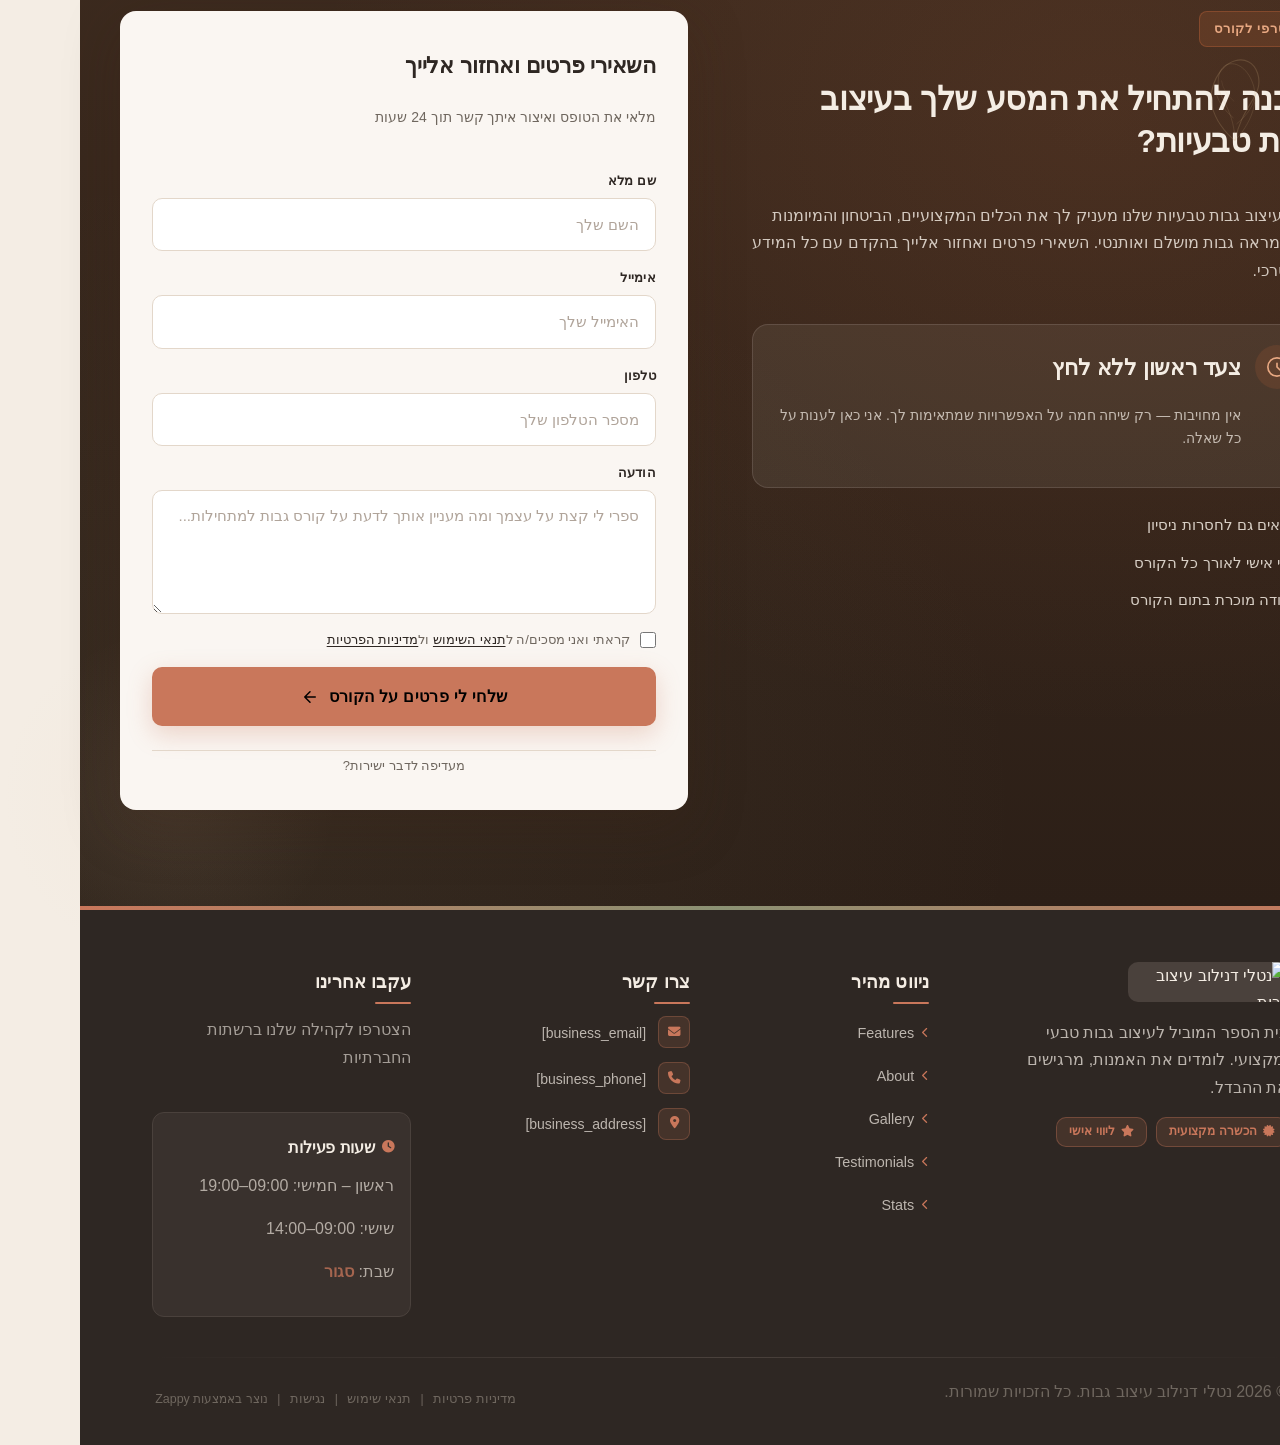
==== commit c8ae328a: "Incremental sync: 1 page(s) — update_image" ====
--- a/index.html
+++ b/index.html
@@ -1023,7 +1023,7 @@
     <!-- Imagery Column (END = LEFT in RTL) -->
     <div class="about-imagery">
       <div class="about-img-main-wrap">
-        <img loading="lazy" decoding="async" data-placeholder="index-about-image-1" data-context="Professional beauty studio setting: a skilled female instructor demonstrating natural eyebrow shaping technique on a client, warm studio lighting, soft parchment and terracotta tones, close-up of precise brow pencil strokes, intimate educational atmosphere, editorial beauty photography style" width="520" height="620" src="/assets/site-index-about-image-1.webp" alt="נטלי דנילוב מדגימה עיצוב גבות טבעיות בסטודיו" class="about-img-main" data-element-type="image" data-element-id="img-1779212273107-7a63ejf7d" style="">
+        <input type="checkbox" id="zappy-lightbox-toggle-img-1779212273107-7a63ejf7d" class="zappy-lightbox-toggle" data-zappy-image-lightbox="true"><label class="zappy-lightbox-trigger" for="zappy-lightbox-toggle-img-1779212273107-7a63ejf7d" data-zappy-image-lightbox="true"><div data-zappy-zoom-wrapper="true" data-element-id="img-1779212273107-7a63ejf7d" data-element-type="image" data-zappy-zoom-wrapper-width="469px" data-zappy-zoom-wrapper-height="571px" data-zappy-zoom-wrapper-width-mode="px" data-zappy-zoom-wrapper-align="center" style="position: relative !important; overflow: hidden !important; width: 469px !important; max-width: 100% !important; margin-left: auto !important; margin-right: auto !important; height: 571px !important; display: block !important; cursor: pointer;" data-zappy-zoom-clip="true" data-zappy-wrapper-margins-applied="true" data-zappy-click-action="expand"><img loading="lazy" decoding="async" data-placeholder="index-about-image-1" data-context="Professional beauty studio setting: a skilled female instructor demonstrating natural eyebrow shaping technique on a client, warm studio lighting, soft parchment and terracotta tones, close-up of precise brow pencil strokes, intimate educational atmosphere, editorial beauty photography style" width="520" height="620" src="/assets/site-index-about-image-1.webp" alt="נטלי דנילוב מדגימה עיצוב גבות טבעיות בסטודיו" class="about-img-main" data-element-type="image" data-element-id="img-1779212273107-7a63ejf7d" style="object-position: 50% 50% !important; display: block; margin: 0px !important; left: -5% !important; top: -9.34138% !important; width: 110% !important; height: 118.683% !important; max-width: none !important; max-height: none !important; object-fit: cover !important;" data-zappy-zoom="1.02" data-zappy-object-position="50% 50%" data-zappy-click-action="expand"></div></label>
         <!-- Botanical decoration -->
         <svg class="about-botanical" data-no-icon-edit="true" aria-hidden="true" viewBox="0 0 120 90" fill="none" xmlns="http://www.w3.org/2000/svg">
           <path d="M60 80 C55 60, 40 45, 20 30" stroke="#C9A87C" stroke-width="1.4" stroke-linecap="round" opacity="0.45" fill="none"></path>
@@ -1038,7 +1038,7 @@
 
       <!-- Backplate tile peeking from bottom-end corner -->
       <div class="about-img-backplate-wrap">
-        <div data-zappy-zoom-wrapper="true" data-element-id="img-1779212273108-geuu5s95d" data-element-type="image" data-zappy-zoom-wrapper-width="224px" data-zappy-zoom-wrapper-height="167px" data-zappy-zoom-wrapper-width-mode="px" data-zappy-zoom-wrapper-align="center" style="position: relative !important; overflow: hidden !important; width: 224px !important; max-width: 100% !important; margin-left: auto !important; margin-right: auto !important; height: 167px !important; display: block !important;" data-zappy-zoom-clip="true" data-zappy-wrapper-margins-applied="true"><img loading="lazy" decoding="async" data-placeholder="index-about-image-2" data-context="Close-up flat lay of professional eyebrow tools: fine brow pencils, mapping thread, measuring calipers and a small mirror on a warm cream linen surface, soft natural light, beauty education course materials, warm terracotta and parchment color palette" width="260" height="200" src="/assets/site-index-about-image-2.webp" alt="כלי עיצוב גבות מקצועיים" class="about-img-backplate" data-element-type="image" data-element-id="img-1779212273108-geuu5s95d" style="object-position: 50% 50% !important; display: block; width: 106.069% !important; max-width: none !important; max-height: none !important; height: 102% !important; margin: 0px !important; left: -3.03469% !important; top: -1% !important; object-fit: cover !important;" data-zappy-zoom="1.02" data-zappy-object-position="50% 50%"></div>
+        <div data-zappy-zoom-wrapper="true" data-element-id="img-1779212273108-geuu5s95d" data-element-type="image" data-zappy-zoom-wrapper-width="224px" data-zappy-zoom-wrapper-height="167px" data-zappy-zoom-wrapper-width-mode="px" data-zappy-zoom-wrapper-align="center" style="position: relative !important; overflow: hidden !important; width: 224px !important; max-width: 100% !important; margin-left: auto !important; margin-right: auto !important; height: 167px !important; display: block !important;" data-zappy-zoom-clip="true" data-zappy-wrapper-margins-applied="true"><img loading="lazy" decoding="async" data-placeholder="index-about-image-2" data-context="Close-up flat lay of professional eyebrow tools: fine brow pencils, mapping thread, measuring calipers and a small mirror on a warm cream linen surface, soft natural light, beauty education course materials, warm terracotta and parchment color palette" width="260" height="200" src="/assets/site-index-about-image-2.webp" alt="כלי עיצוב גבות מקצועיים" class="about-img-backplate" data-element-type="image" data-element-id="img-1779212273108-geuu5s95d" style="object-position: 50% 50% !important; width: 114.389% !important; max-width: none !important; max-height: none !important; height: 110% !important; margin: 0px !important; left: -7.19427% !important; top: -5% !important; display: block !important; object-fit: cover !important;" data-zappy-zoom="1.1" data-zappy-object-position="50% 50%"></div>
       </div>
     </div>
   </div>
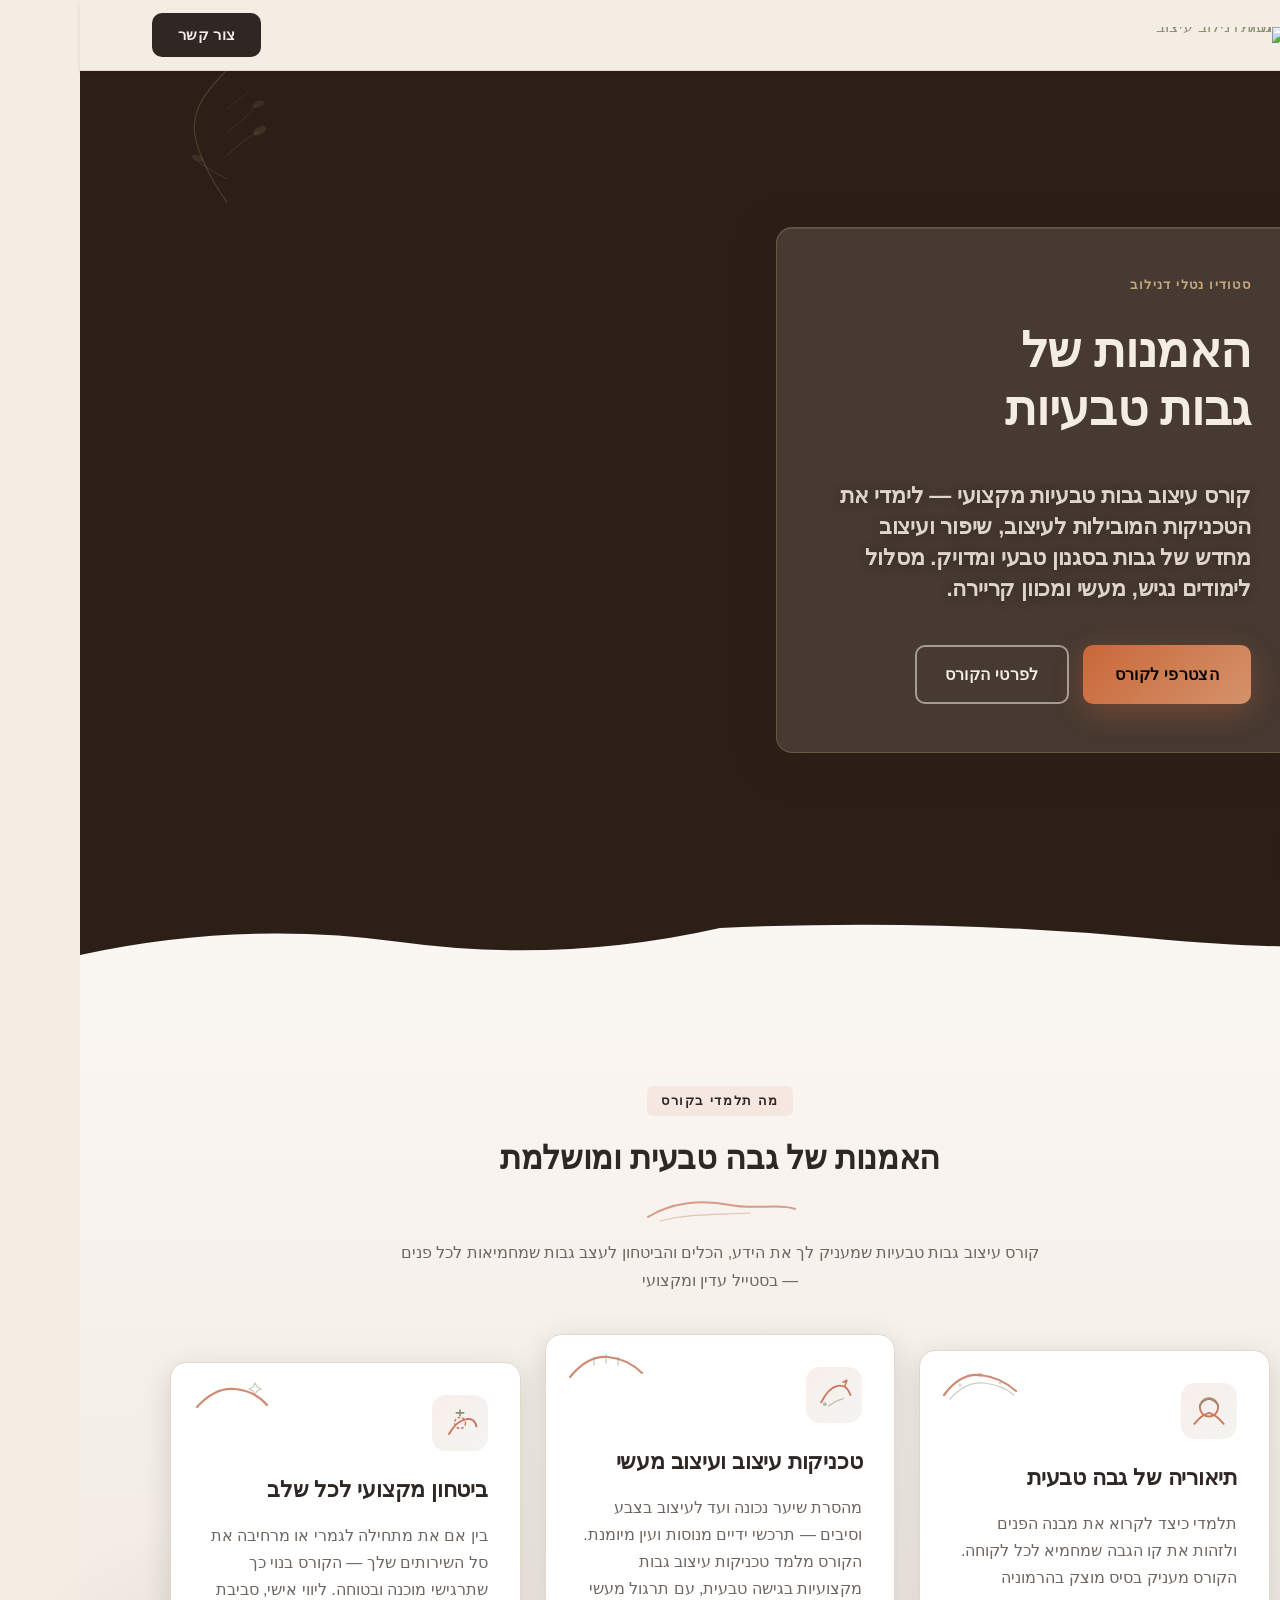
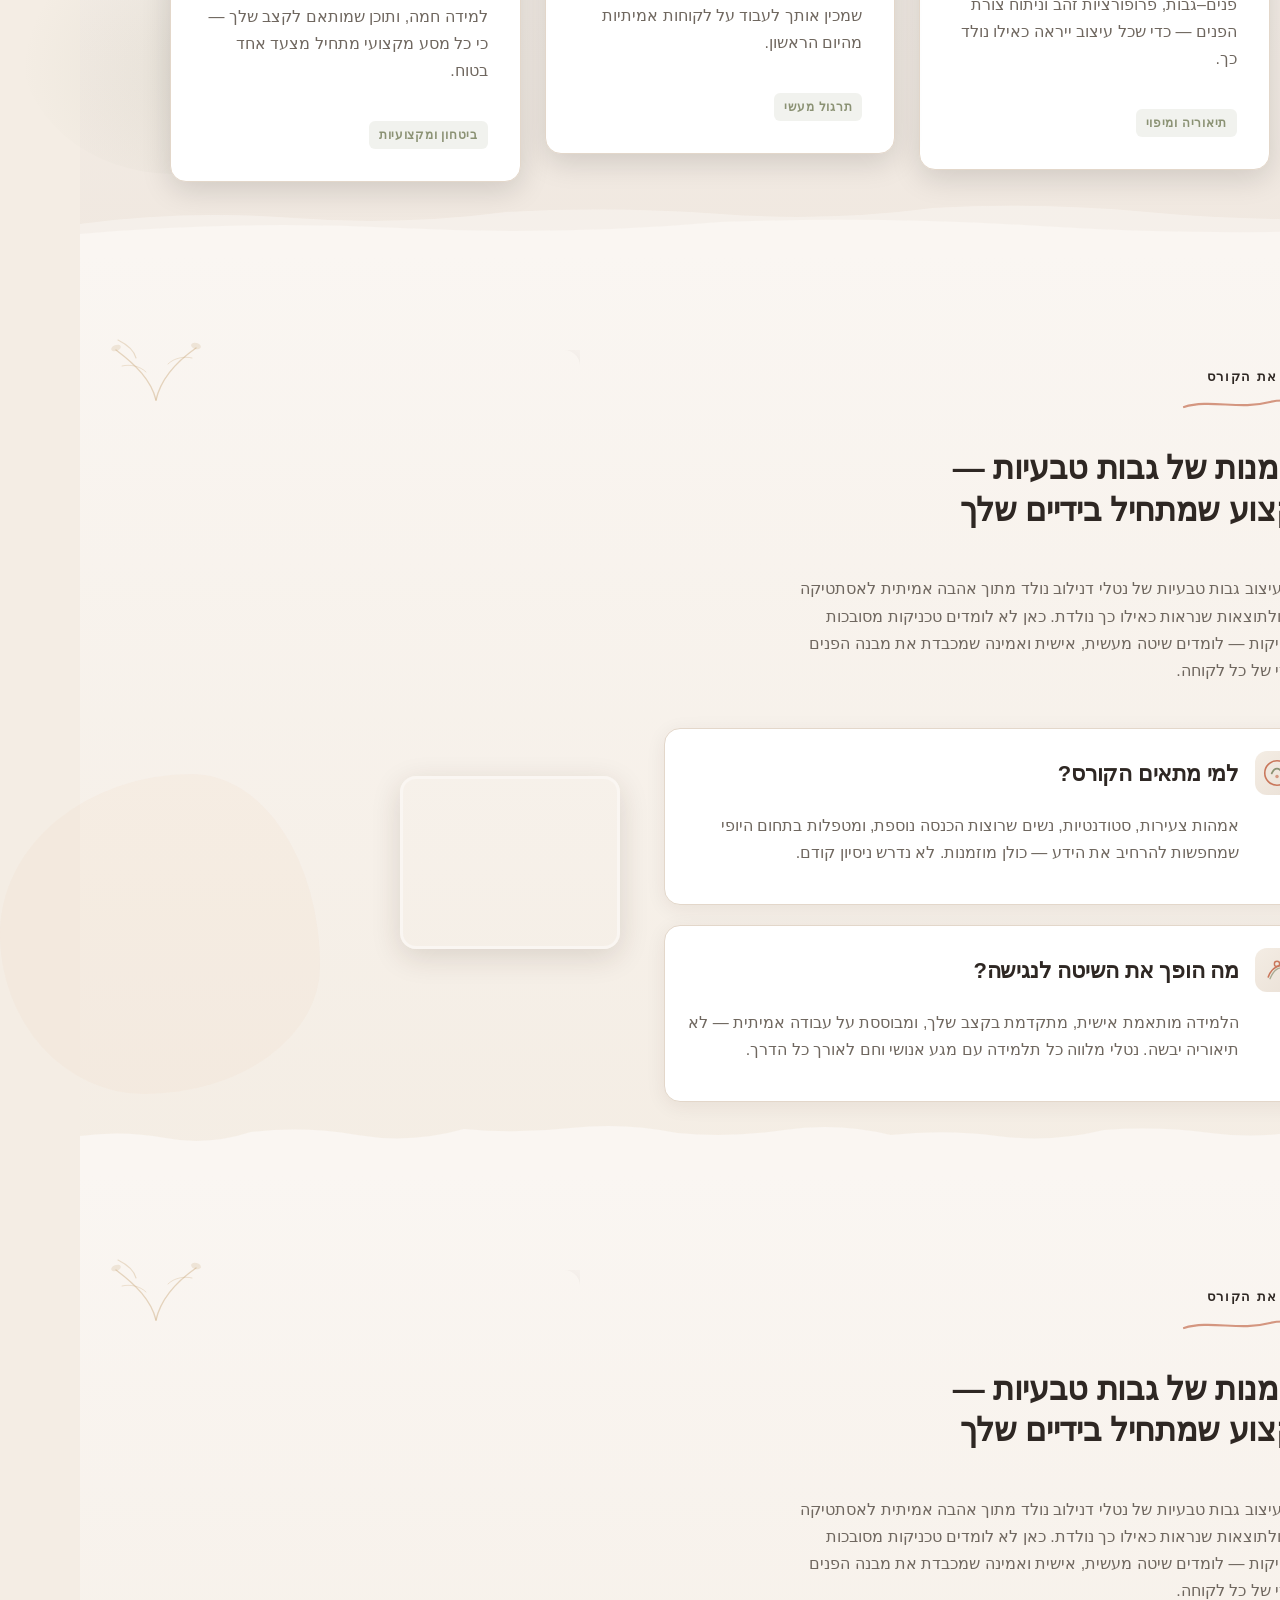
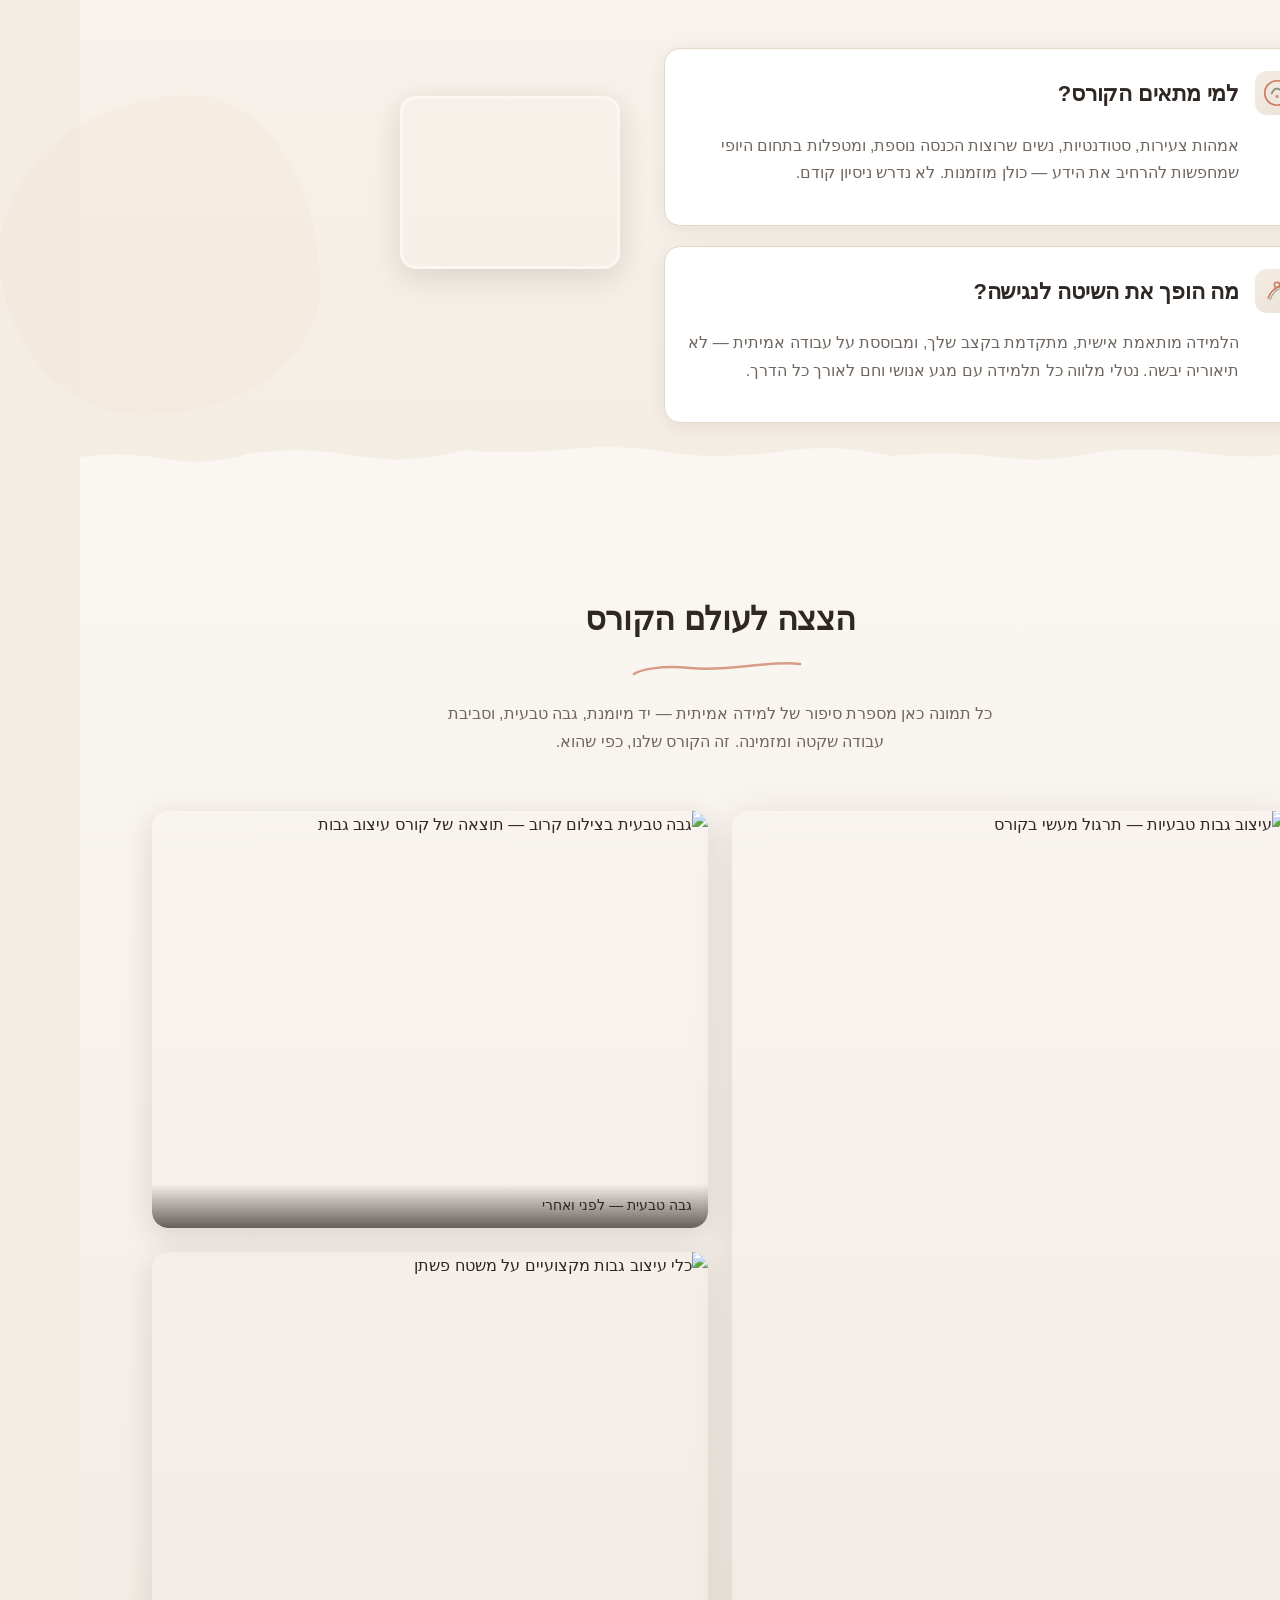
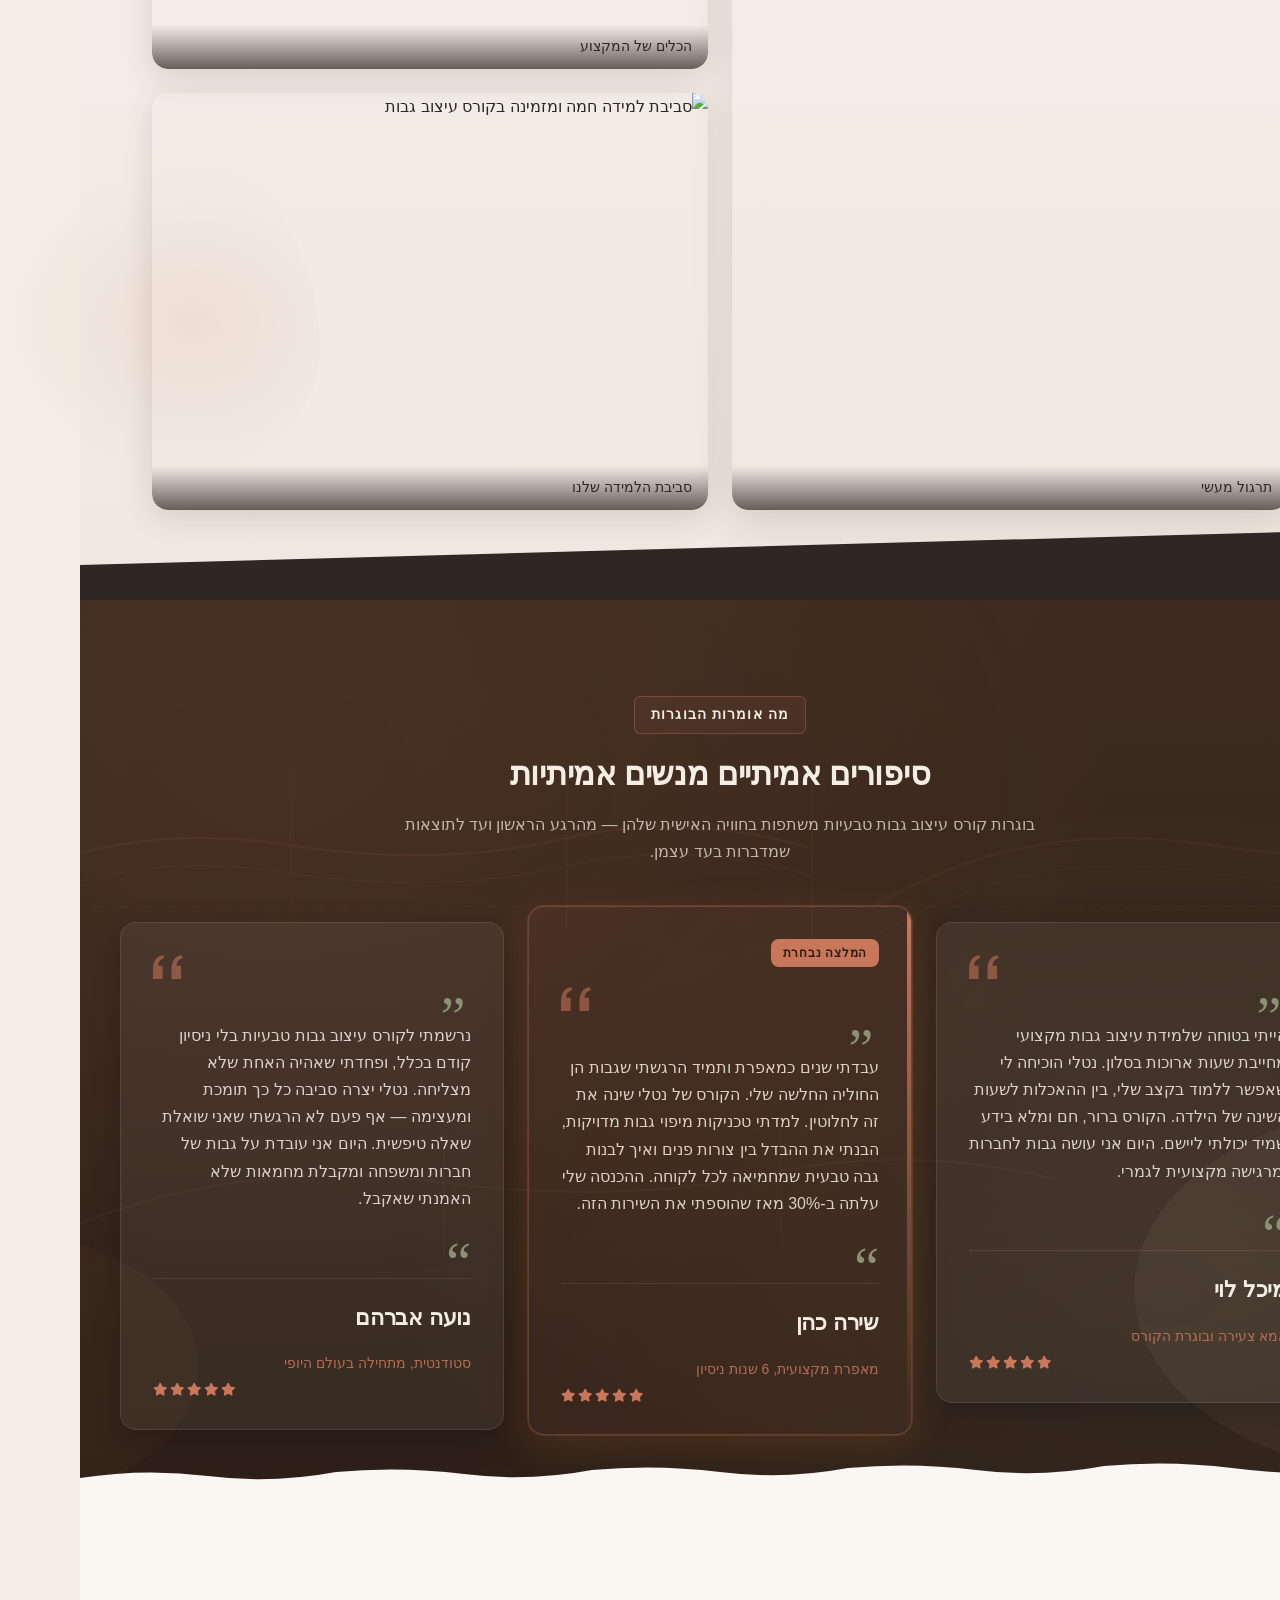
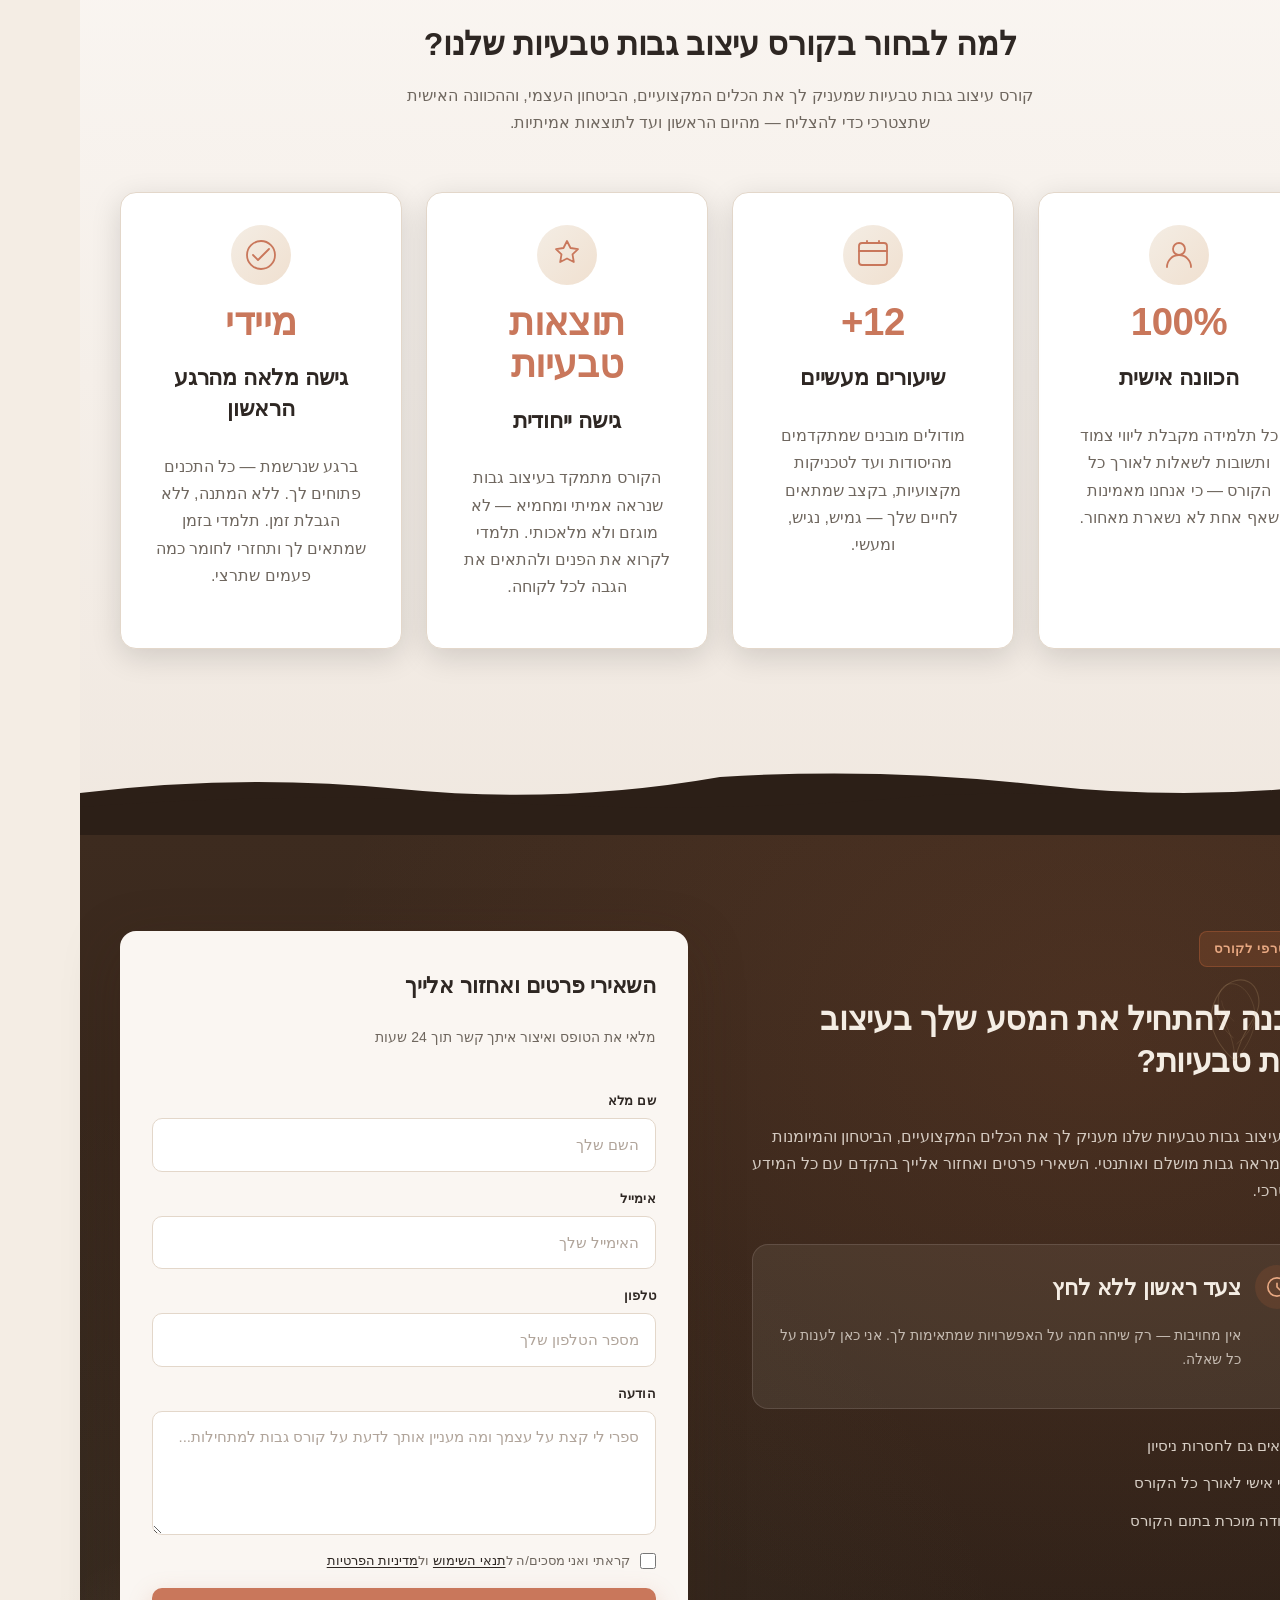
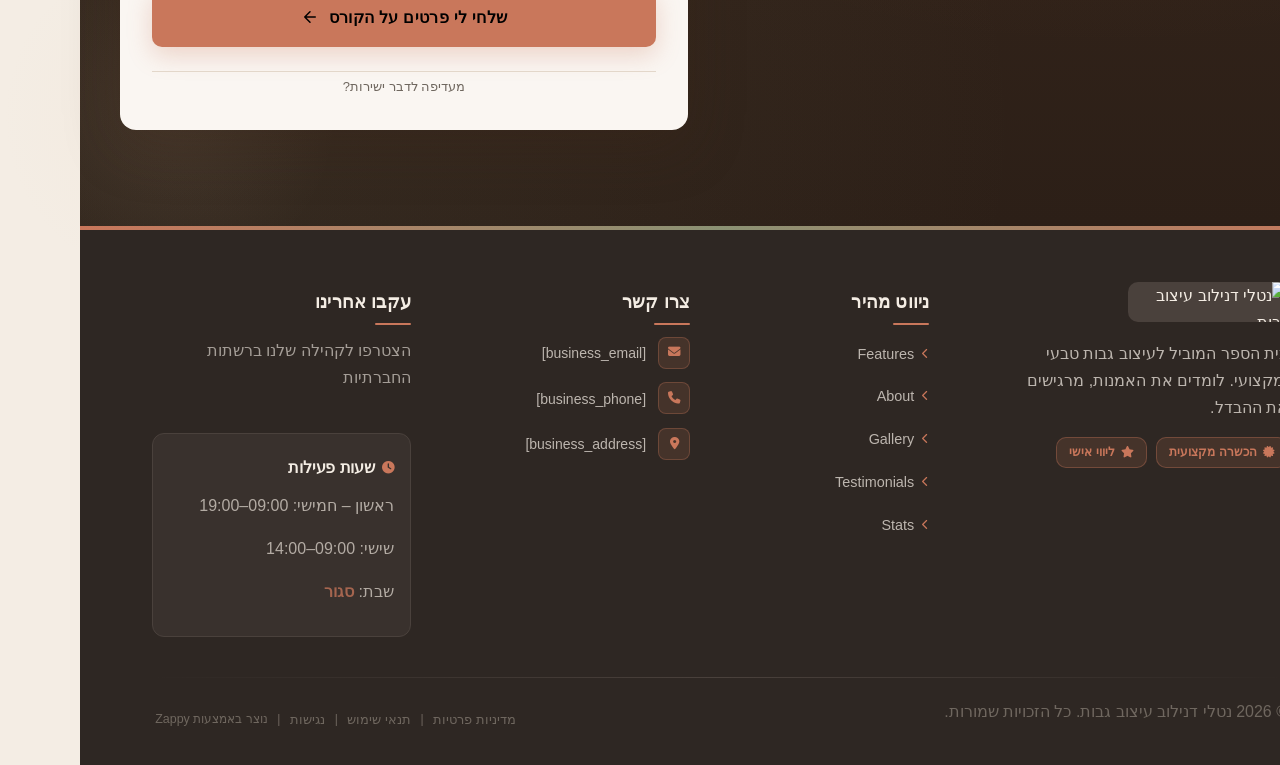
==== commit 81c253fc: "Background sync: Progressive GitHub Sync" ====
--- a/index.html
+++ b/index.html
@@ -1049,6 +1049,85 @@
       <path d="M0,72 L0,34 Q40,28 80,36 T160,30 Q210,24 260,33 T360,27 Q410,32 460,26 T560,31 Q610,36 660,28 T760,33 Q810,27 860,34 T960,28 Q1010,24 1060,31 T1160,26 L1200,30 L1200,72 Z" fill="#FAF6F2"></path>
     </svg>
   </div>
+</section><section data-band-index="2" id="about-dup-1779212795803" class="index-about-section" data-layout-spec="בית-about" dir="rtl">
+  <!-- Decorative blob -->
+  <div class="about-blob-decor" aria-hidden="true"></div>
+
+  <div class="about-container">
+    <!-- Content Column (START = RIGHT in RTL) -->
+    <div class="about-content">
+      <!-- Script underline decoration -->
+      <div class="about-label-wrap">
+        <span class="about-eyebrow">הכירי את הקורס</span>
+        <svg class="about-underline-svg" data-no-icon-edit="true" aria-hidden="true" viewBox="0 0 140 18" fill="none" xmlns="http://www.w3.org/2000/svg">
+          <path d="M4 13 C30 5, 60 16, 90 8 C110 3, 128 11, 136 9" stroke="var(--secondary)" stroke-width="2.2" stroke-linecap="round" fill="none" opacity="0.75"></path>
+        </svg>
+      </div>
+
+      <h2 class="about-heading">האמנות של גבות טבעיות —<br>מקצוע שמתחיל בידיים שלך</h2>
+
+      <p class="about-intro">קורס עיצוב גבות טבעיות של נטלי דנילוב נולד מתוך אהבה אמיתית לאסתטיקה נקייה ולתוצאות שנראות כאילו כך נולדת. כאן לא לומדים טכניקות מסובכות שמרחיקות — לומדים שיטה מעשית, אישית ואמינה שמכבדת את מבנה הפנים הייחודי של כל לקוחה.</p>
+
+      <div class="about-callouts">
+        <div class="about-callout zappy-grid-item-nested-grid">
+          <div class="about-callout-icon" aria-hidden="true">
+            <svg data-element-type="icon" data-icon-type="svg" viewBox="0 0 32 32" fill="none" xmlns="http://www.w3.org/2000/svg" width="28" height="28">
+              <circle cx="16" cy="16" r="14" stroke="var(--secondary)" stroke-width="1.8"></circle>
+              <path d="M10 16.5 C11.5 13, 14 11, 16 11 C18 11, 20.5 13, 22 16.5" stroke="var(--accent)" stroke-width="2" stroke-linecap="round" fill="none"></path>
+              <circle cx="16" cy="20" r="2" fill="var(--secondary)" opacity="0.7"></circle>
+            </svg>
+          </div>
+          <div class="about-callout-body">
+            <h3 class="about-callout-title">למי מתאים הקורס?</h3>
+            <p class="about-callout-text">אמהות צעירות, סטודנטיות, נשים שרוצות הכנסה נוספת, ומטפלות בתחום היופי שמחפשות להרחיב את הידע — כולן מוזמנות. לא נדרש ניסיון קודם.</p>
+          </div>
+        </div>
+
+        <div class="about-callout zappy-grid-item-nested-grid">
+          <div class="about-callout-icon" aria-hidden="true">
+            <svg data-element-type="icon" data-icon-type="svg" viewBox="0 0 32 32" fill="none" xmlns="http://www.w3.org/2000/svg" width="28" height="28">
+              <path d="M6 24 C8 18, 12 14, 16 12 C20 10, 24 11, 26 14" stroke="var(--secondary)" stroke-width="1.8" stroke-linecap="round" fill="none"></path>
+              <path d="M8 26 C10 21, 13 17, 16 15 C19 13, 22 14, 24 17" stroke="var(--accent)" stroke-width="1.5" stroke-linecap="round" fill="none" opacity="0.7"></path>
+              <circle cx="16" cy="9" r="3" stroke="var(--secondary)" stroke-width="1.6" fill="none"></circle>
+            </svg>
+          </div>
+          <div class="about-callout-body">
+            <h3 class="about-callout-title">מה הופך את השיטה לנגישה?</h3>
+            <p class="about-callout-text">הלמידה מותאמת אישית, מתקדמת בקצב שלך, ומבוססת על עבודה אמיתית — לא תיאוריה יבשה. נטלי מלווה כל תלמידה עם מגע אנושי וחם לאורך כל הדרך.</p>
+          </div>
+        </div>
+      </div>
+    </div>
+
+    <!-- Imagery Column (END = LEFT in RTL) -->
+    <div class="about-imagery">
+      <div class="about-img-main-wrap">
+        <input type="checkbox" id="zappy-lightbox-toggle-img-1779212273107-7a63ejf7d-dup-1779212795803-0" class="zappy-lightbox-toggle" data-zappy-image-lightbox="true"><label class="zappy-lightbox-trigger" for="zappy-lightbox-toggle-img-1779212273107-7a63ejf7d-dup-1779212795803-0" data-zappy-image-lightbox="true"><div data-zappy-zoom-wrapper="true" data-element-id="img-1779212273107-7a63ejf7d" data-element-type="image" data-zappy-zoom-wrapper-width="469px" data-zappy-zoom-wrapper-height="571px" data-zappy-zoom-wrapper-width-mode="px" data-zappy-zoom-wrapper-align="center" style="position: relative !important; overflow: hidden !important; width: 469px !important; max-width: 100% !important; margin-left: auto !important; margin-right: auto !important; height: 571px !important; display: block !important; cursor: pointer;" data-zappy-zoom-clip="true" data-zappy-wrapper-margins-applied="true" data-zappy-click-action="expand"><img loading="lazy" decoding="async" data-placeholder="index-about-image-1" data-context="Professional beauty studio setting: a skilled female instructor demonstrating natural eyebrow shaping technique on a client, warm studio lighting, soft parchment and terracotta tones, close-up of precise brow pencil strokes, intimate educational atmosphere, editorial beauty photography style" width="520" height="620" src="/assets/site-index-about-image-1.webp" alt="נטלי דנילוב מדגימה עיצוב גבות טבעיות בסטודיו" class="about-img-main" data-element-type="image" data-element-id="img-1779212273107-7a63ejf7d" style="object-position: 50% 50% !important; display: block; margin: 0px !important; left: -5% !important; top: -9.34138% !important; width: 110% !important; height: 118.683% !important; max-width: none !important; max-height: none !important; object-fit: cover !important;" data-zappy-zoom="1.02" data-zappy-object-position="50% 50%" data-zappy-click-action="expand"></div></label>
+        <!-- Botanical decoration -->
+        <svg class="about-botanical" data-no-icon-edit="true" aria-hidden="true" viewBox="0 0 120 90" fill="none" xmlns="http://www.w3.org/2000/svg">
+          <path d="M60 80 C55 60, 40 45, 20 30" stroke="#C9A87C" stroke-width="1.4" stroke-linecap="round" opacity="0.45" fill="none"></path>
+          <path d="M60 80 C65 58, 80 42, 100 28" stroke="#C9A87C" stroke-width="1.4" stroke-linecap="round" opacity="0.45" fill="none"></path>
+          <path d="M40 38 C38 30, 30 24, 22 20" stroke="#C9A87C" stroke-width="1.1" stroke-linecap="round" opacity="0.35" fill="none"></path>
+          <path d="M50 52 C44 46, 34 44, 26 46" stroke="#C9A87C" stroke-width="1" stroke-linecap="round" opacity="0.3" fill="none"></path>
+          <path d="M72 44 C78 38, 88 36, 96 38" stroke="#C9A87C" stroke-width="1" stroke-linecap="round" opacity="0.3" fill="none"></path>
+          <ellipse cx="20" cy="28" rx="5" ry="3" fill="#C9A87C" opacity="0.22" transform="rotate(-20 20 28)"></ellipse>
+          <ellipse cx="100" cy="26" rx="5" ry="3" fill="#C9A87C" opacity="0.22" transform="rotate(15 100 26)"></ellipse>
+        </svg>
+      </div>
+
+      <!-- Backplate tile peeking from bottom-end corner -->
+      <div class="about-img-backplate-wrap">
+        <div data-zappy-zoom-wrapper="true" data-element-id="img-1779212273108-geuu5s95d" data-element-type="image" data-zappy-zoom-wrapper-width="224px" data-zappy-zoom-wrapper-height="167px" data-zappy-zoom-wrapper-width-mode="px" data-zappy-zoom-wrapper-align="center" style="position: relative !important; overflow: hidden !important; width: 224px !important; max-width: 100% !important; margin-left: auto !important; margin-right: auto !important; height: 167px !important; display: block !important;" data-zappy-zoom-clip="true" data-zappy-wrapper-margins-applied="true"><img loading="lazy" decoding="async" data-placeholder="index-about-image-2" data-context="Close-up flat lay of professional eyebrow tools: fine brow pencils, mapping thread, measuring calipers and a small mirror on a warm cream linen surface, soft natural light, beauty education course materials, warm terracotta and parchment color palette" width="260" height="200" src="/assets/site-index-about-image-2.webp" alt="כלי עיצוב גבות מקצועיים" class="about-img-backplate" data-element-type="image" data-element-id="img-1779212273108-geuu5s95d" style="object-position: 50% 50% !important; width: 114.389% !important; max-width: none !important; max-height: none !important; height: 110% !important; margin: 0px !important; left: -7.19427% !important; top: -5% !important; display: block !important; object-fit: cover !important;" data-zappy-zoom="1.1" data-zappy-object-position="50% 50%"></div>
+      </div>
+    </div>
+  </div>
+
+  <!-- Bottom divider: torn soft cream edge transitioning to gallery -->
+  <div class="about-divider-wrapper">
+    <svg data-no-icon-edit="true" aria-hidden="true" viewBox="0 0 1200 72" preserveAspectRatio="none" xmlns="http://www.w3.org/2000/svg">
+      <path d="M0,72 L0,34 Q40,28 80,36 T160,30 Q210,24 260,33 T360,27 Q410,32 460,26 T560,31 Q610,36 660,28 T760,33 Q810,27 860,34 T960,28 Q1010,24 1060,31 T1160,26 L1200,30 L1200,72 Z" fill="#FAF6F2"></path>
+    </svg>
+  </div>
 </section>
 
 <section data-band-index="3" id="gallery" class="index-gallery-section" data-layout-spec="בית-gallery" dir="rtl">
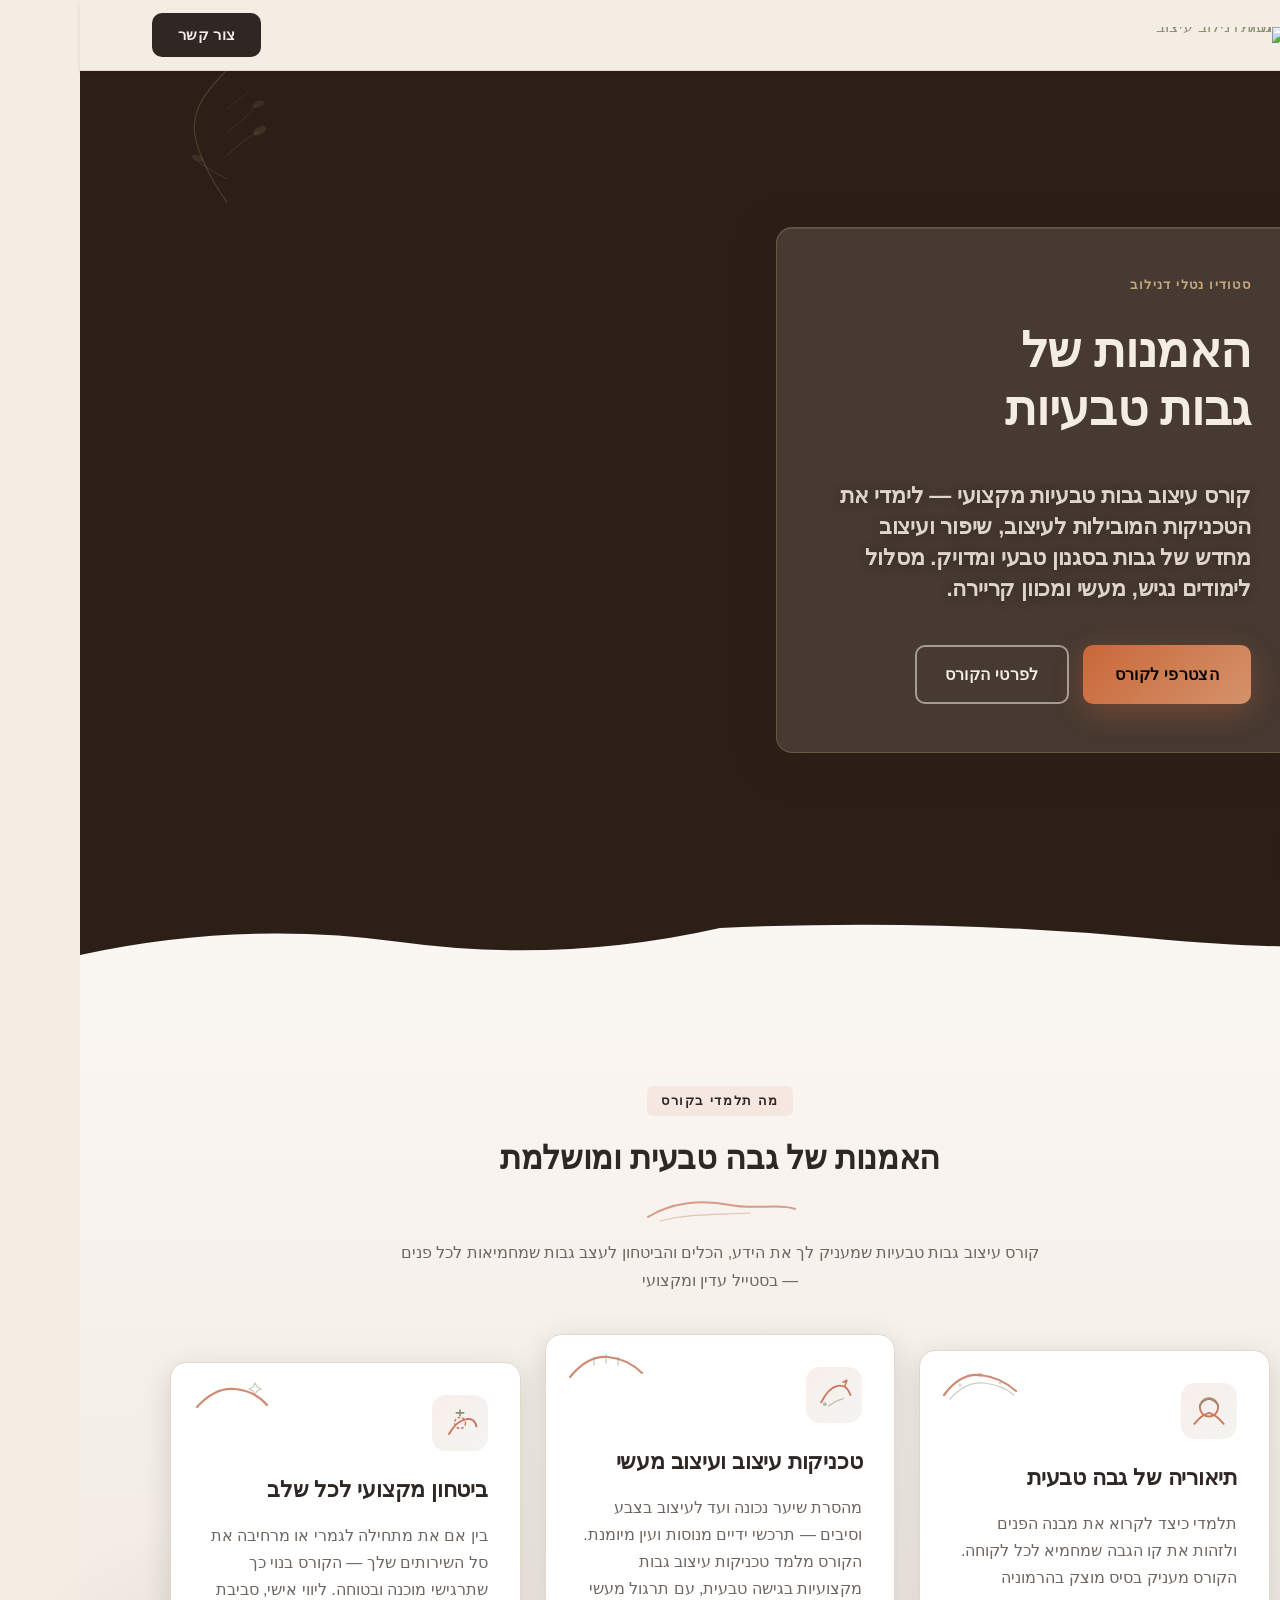
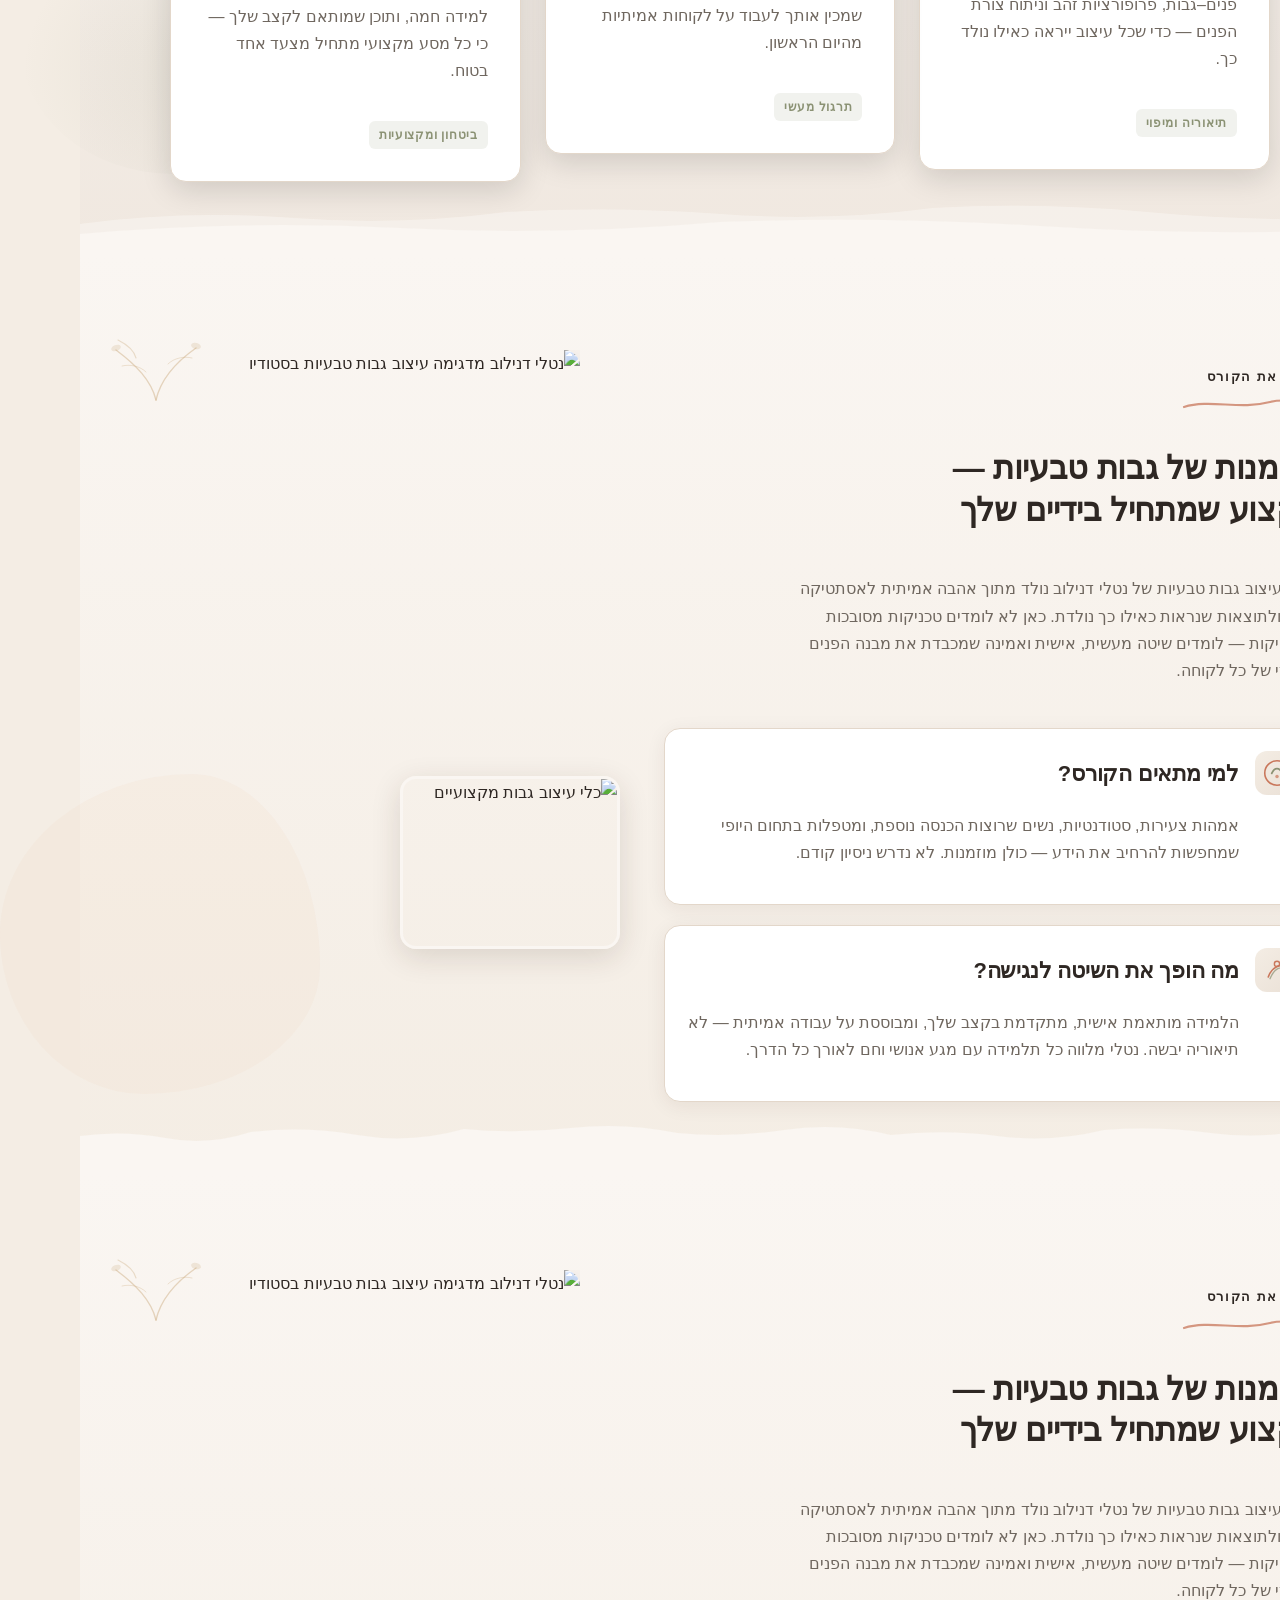
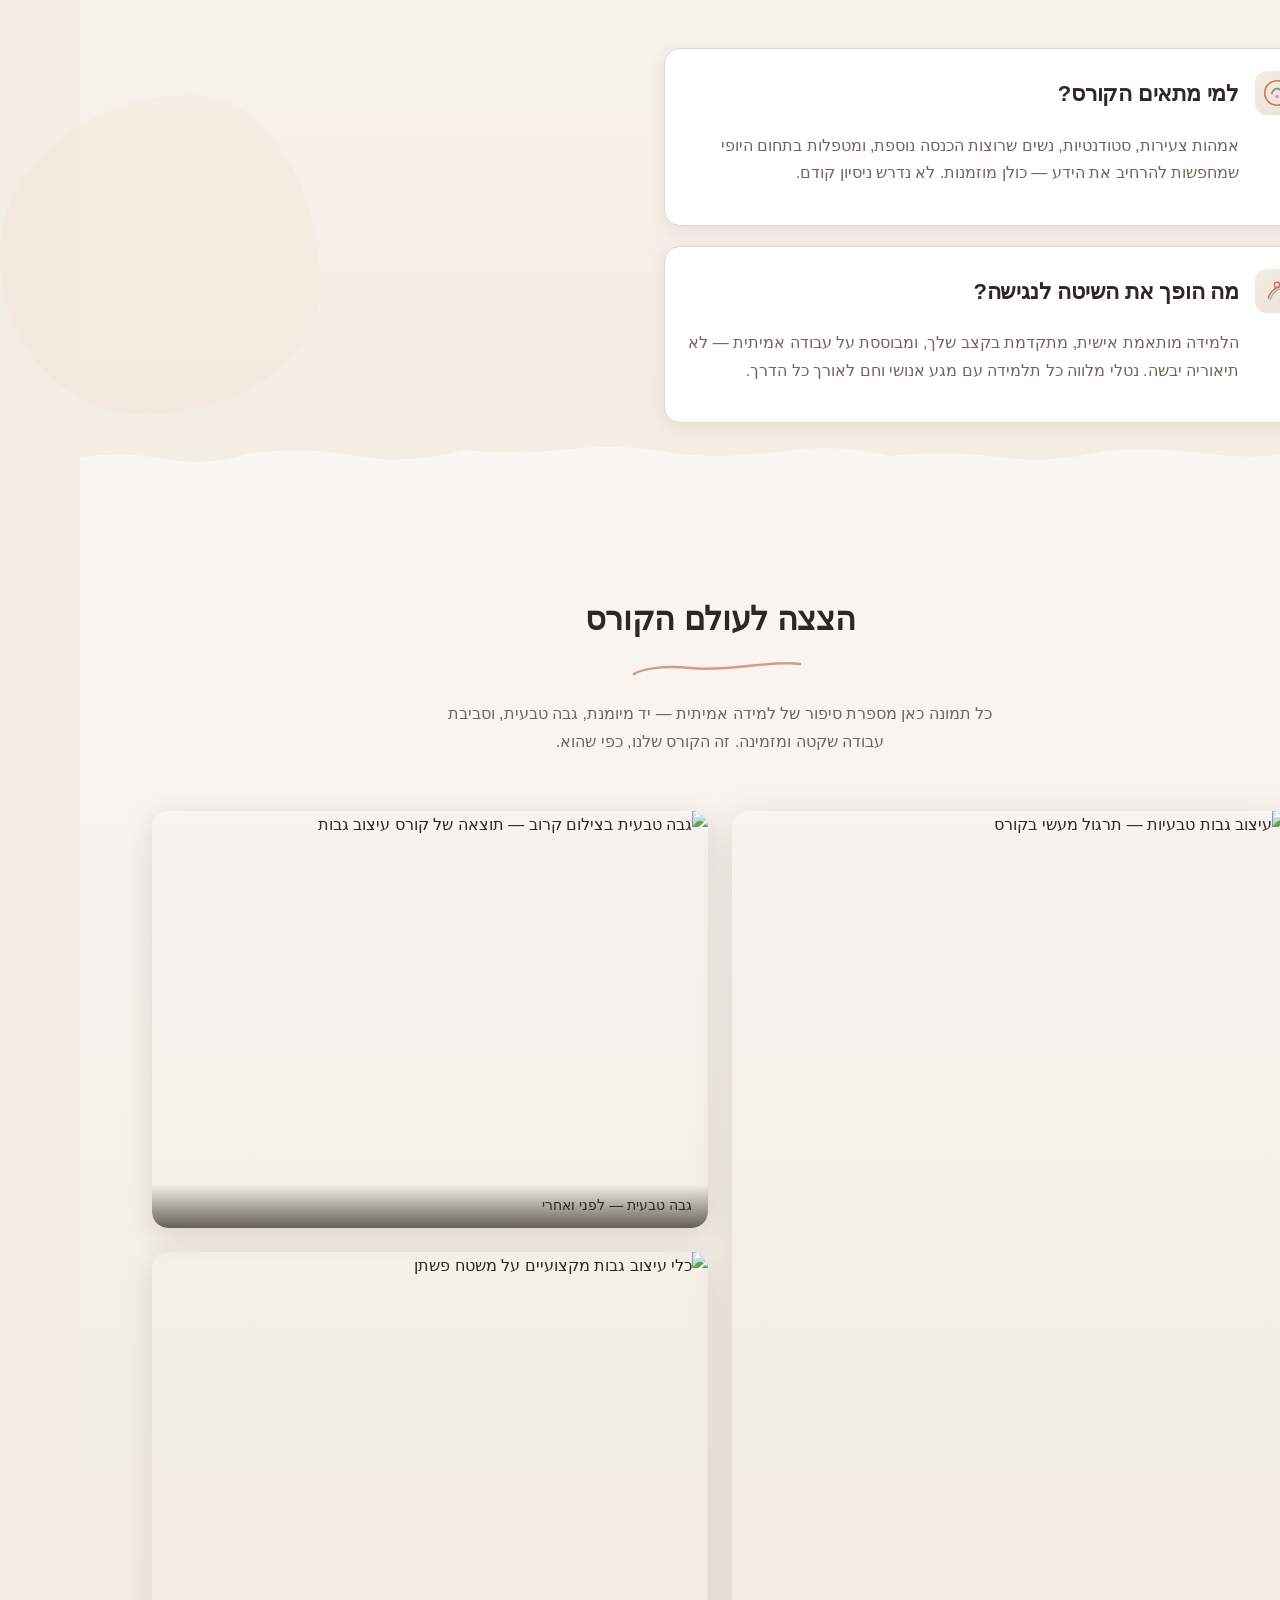
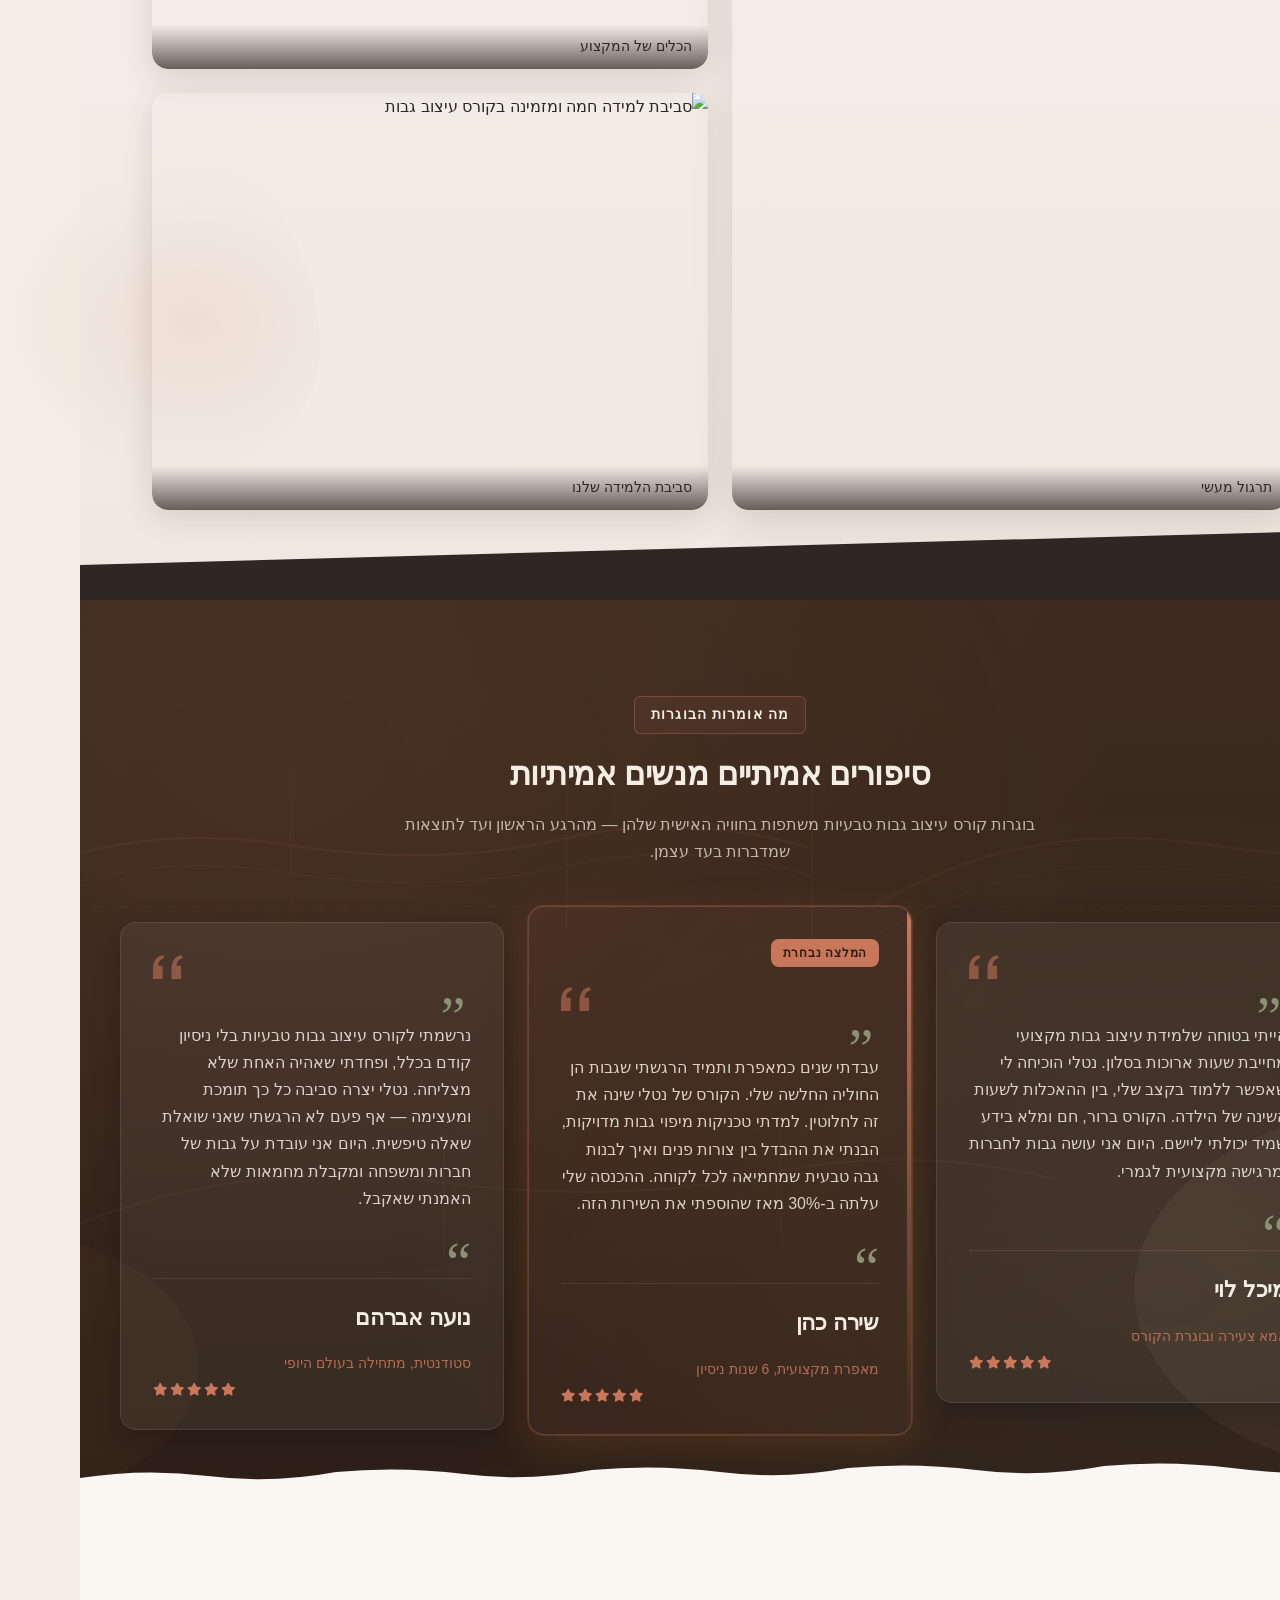
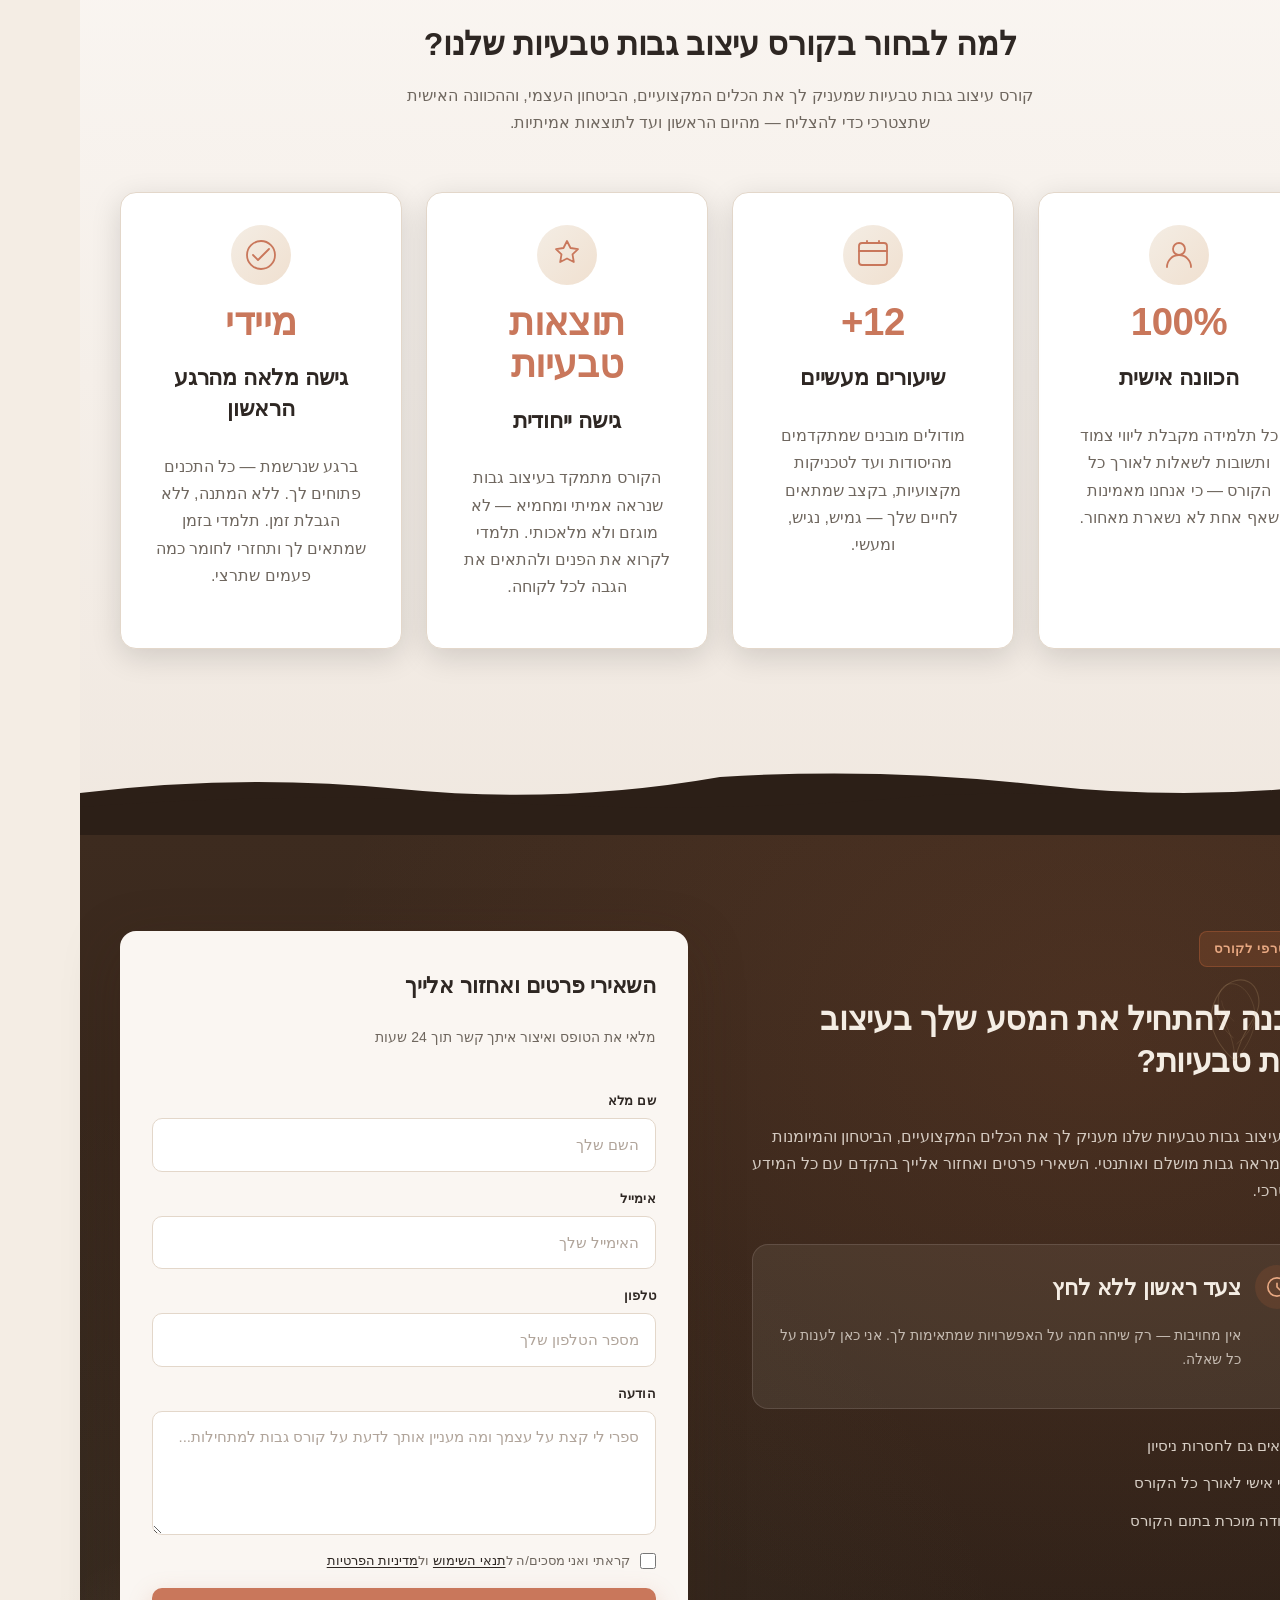
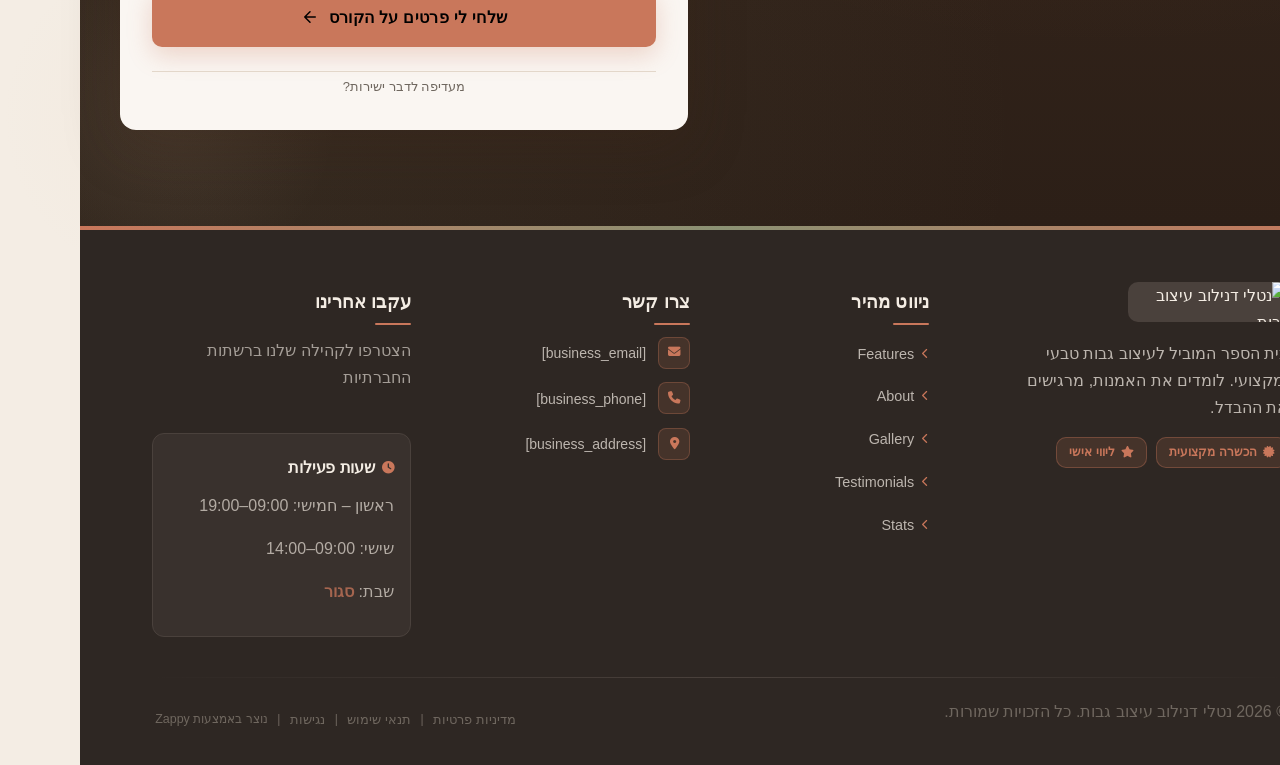
==== commit 70b26798: "Background sync: Progressive GitHub Sync" ====
--- a/index.html
+++ b/index.html
@@ -1115,10 +1115,6 @@
         </svg>
       </div>
 
-      <!-- Backplate tile peeking from bottom-end corner -->
-      <div class="about-img-backplate-wrap">
-        <div data-zappy-zoom-wrapper="true" data-element-id="img-1779212273108-geuu5s95d" data-element-type="image" data-zappy-zoom-wrapper-width="224px" data-zappy-zoom-wrapper-height="167px" data-zappy-zoom-wrapper-width-mode="px" data-zappy-zoom-wrapper-align="center" style="position: relative !important; overflow: hidden !important; width: 224px !important; max-width: 100% !important; margin-left: auto !important; margin-right: auto !important; height: 167px !important; display: block !important;" data-zappy-zoom-clip="true" data-zappy-wrapper-margins-applied="true"><img loading="lazy" decoding="async" data-placeholder="index-about-image-2" data-context="Close-up flat lay of professional eyebrow tools: fine brow pencils, mapping thread, measuring calipers and a small mirror on a warm cream linen surface, soft natural light, beauty education course materials, warm terracotta and parchment color palette" width="260" height="200" src="/assets/site-index-about-image-2.webp" alt="כלי עיצוב גבות מקצועיים" class="about-img-backplate" data-element-type="image" data-element-id="img-1779212273108-geuu5s95d" style="object-position: 50% 50% !important; width: 114.389% !important; max-width: none !important; max-height: none !important; height: 110% !important; margin: 0px !important; left: -7.19427% !important; top: -5% !important; display: block !important; object-fit: cover !important;" data-zappy-zoom="1.1" data-zappy-object-position="50% 50%"></div>
-      </div>
     </div>
   </div>
 
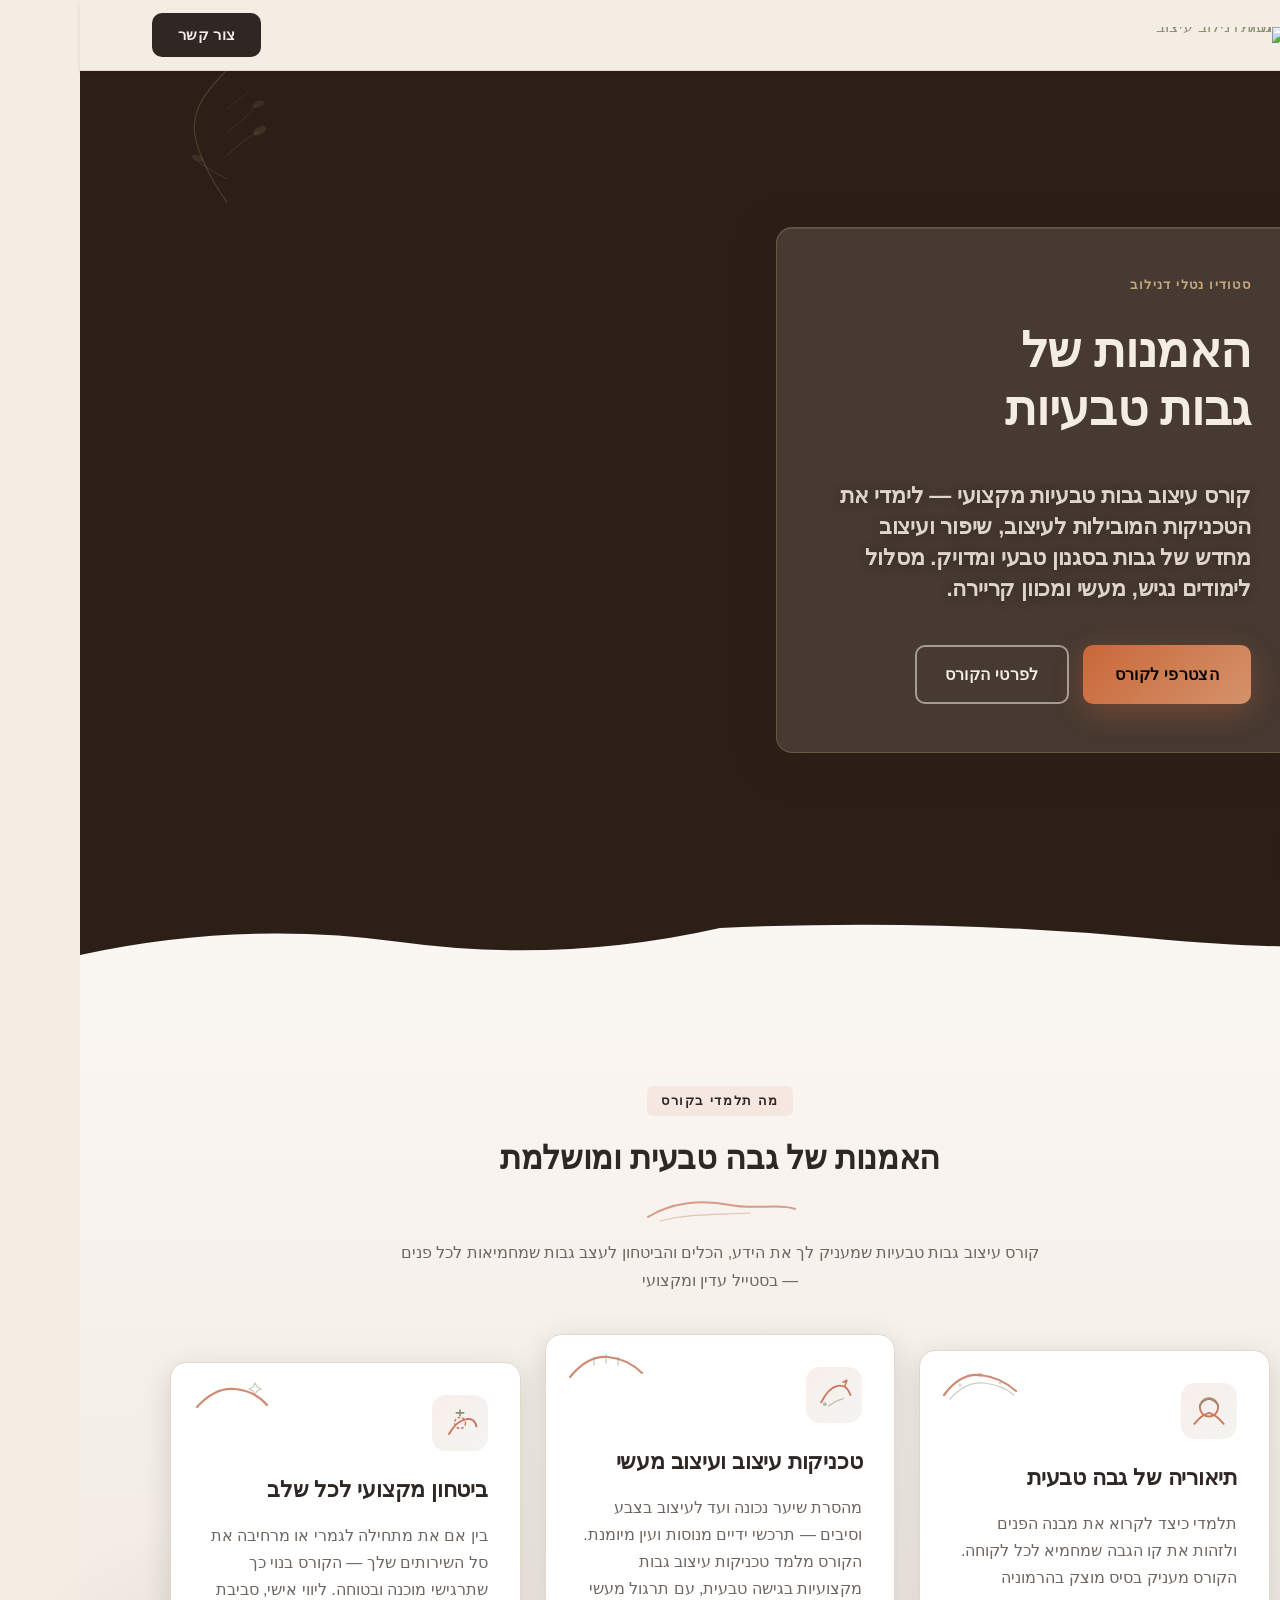
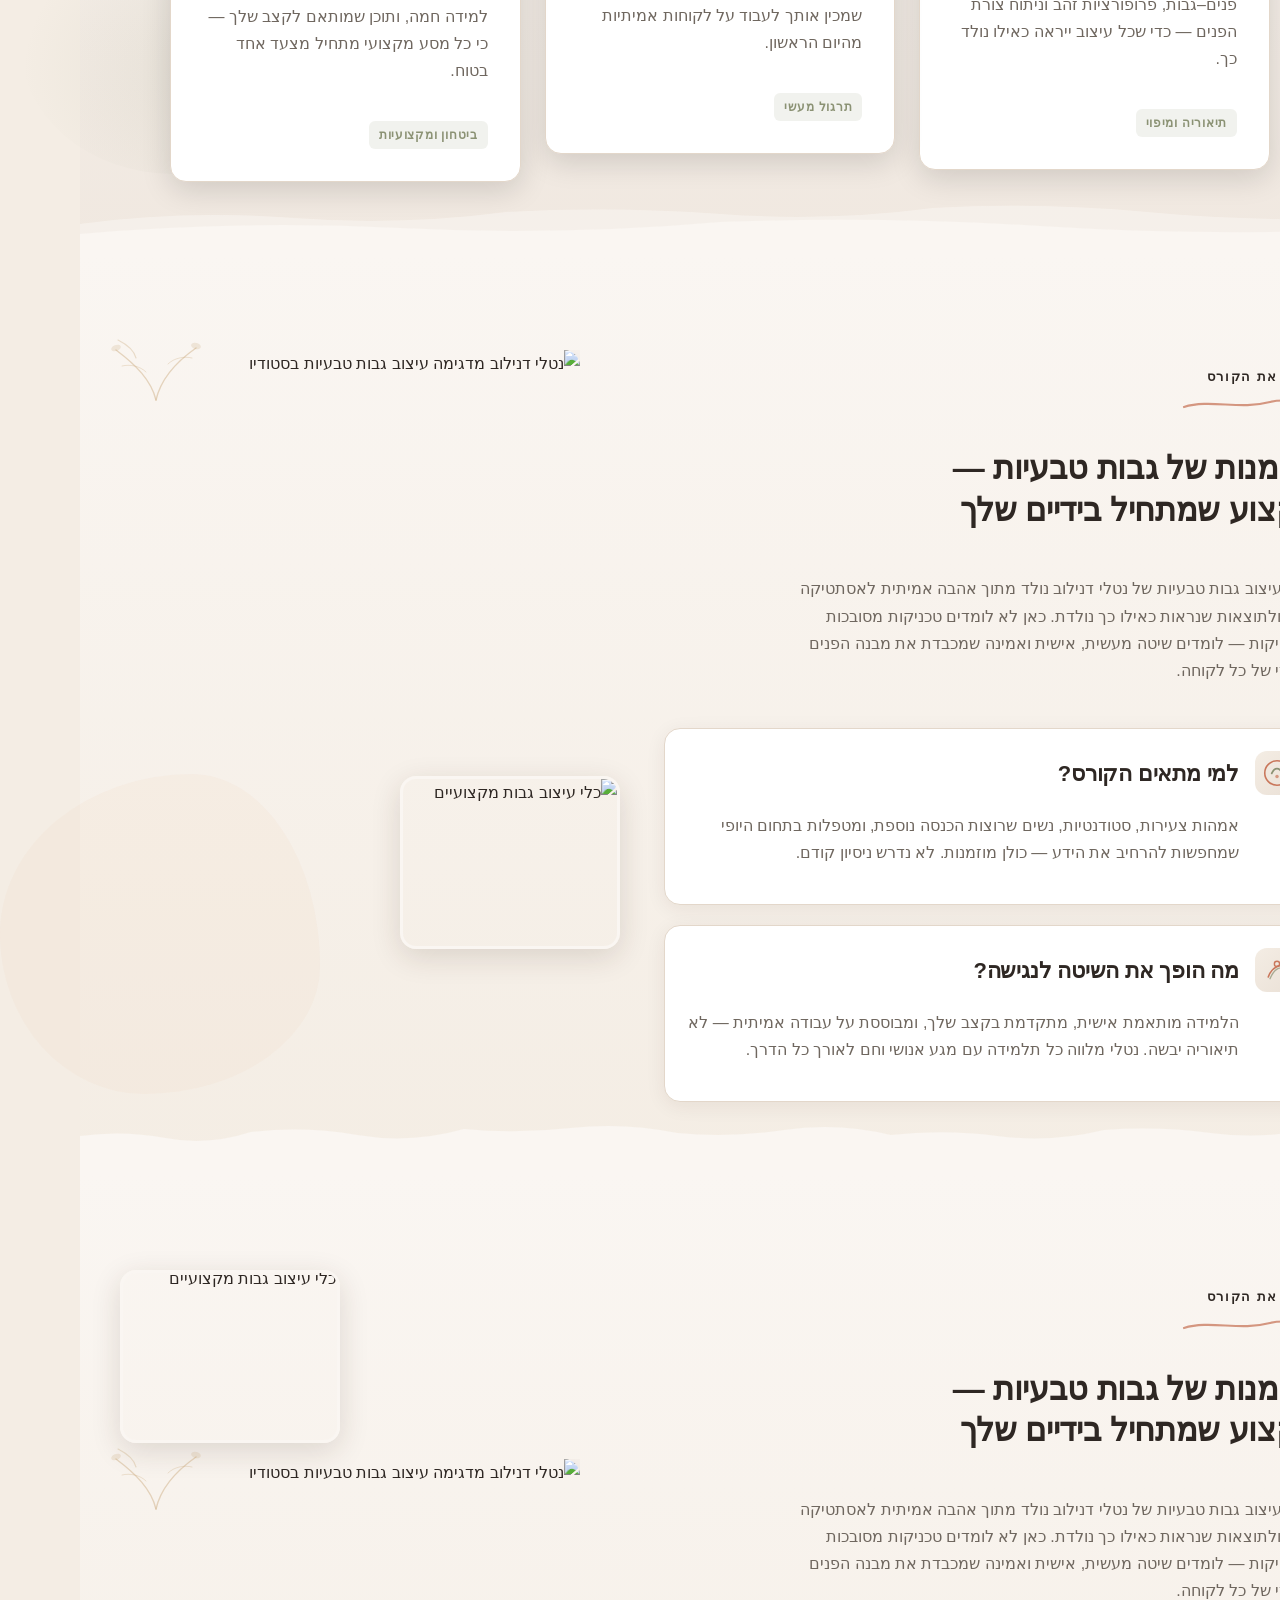
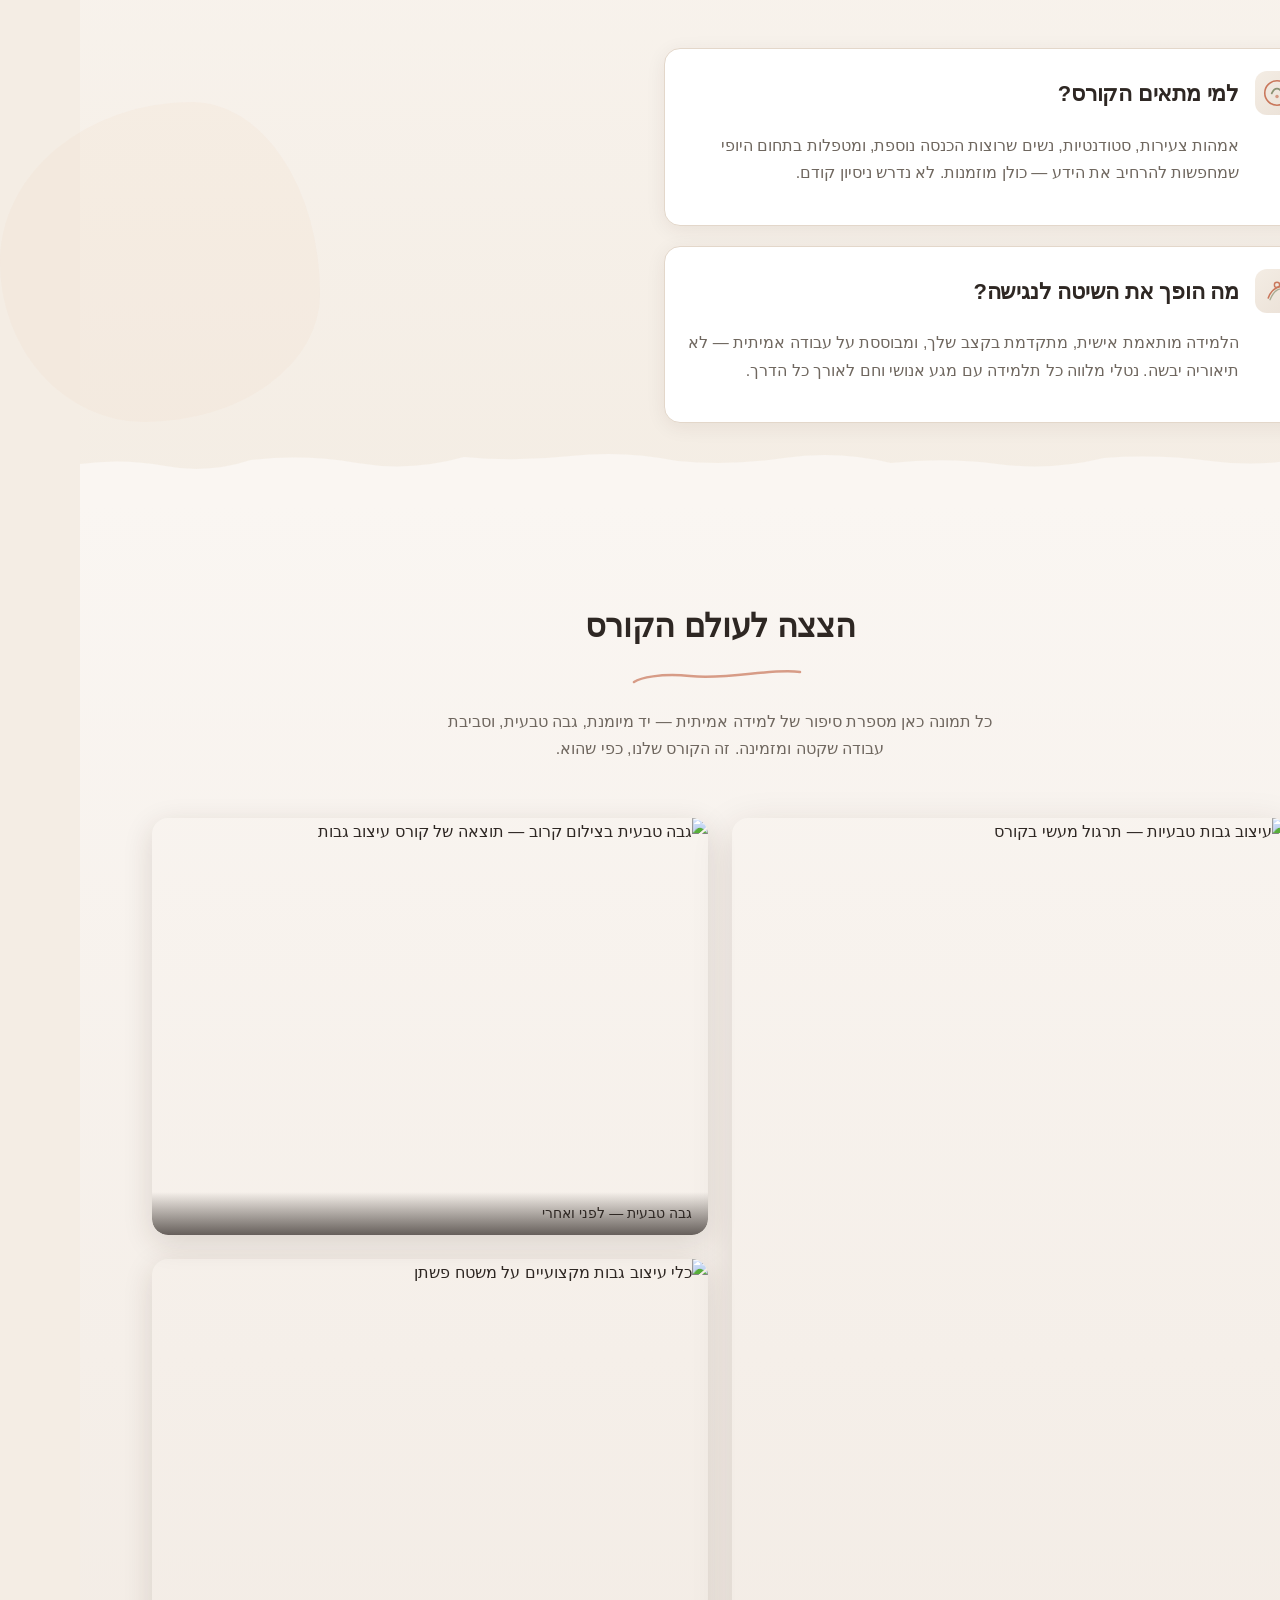
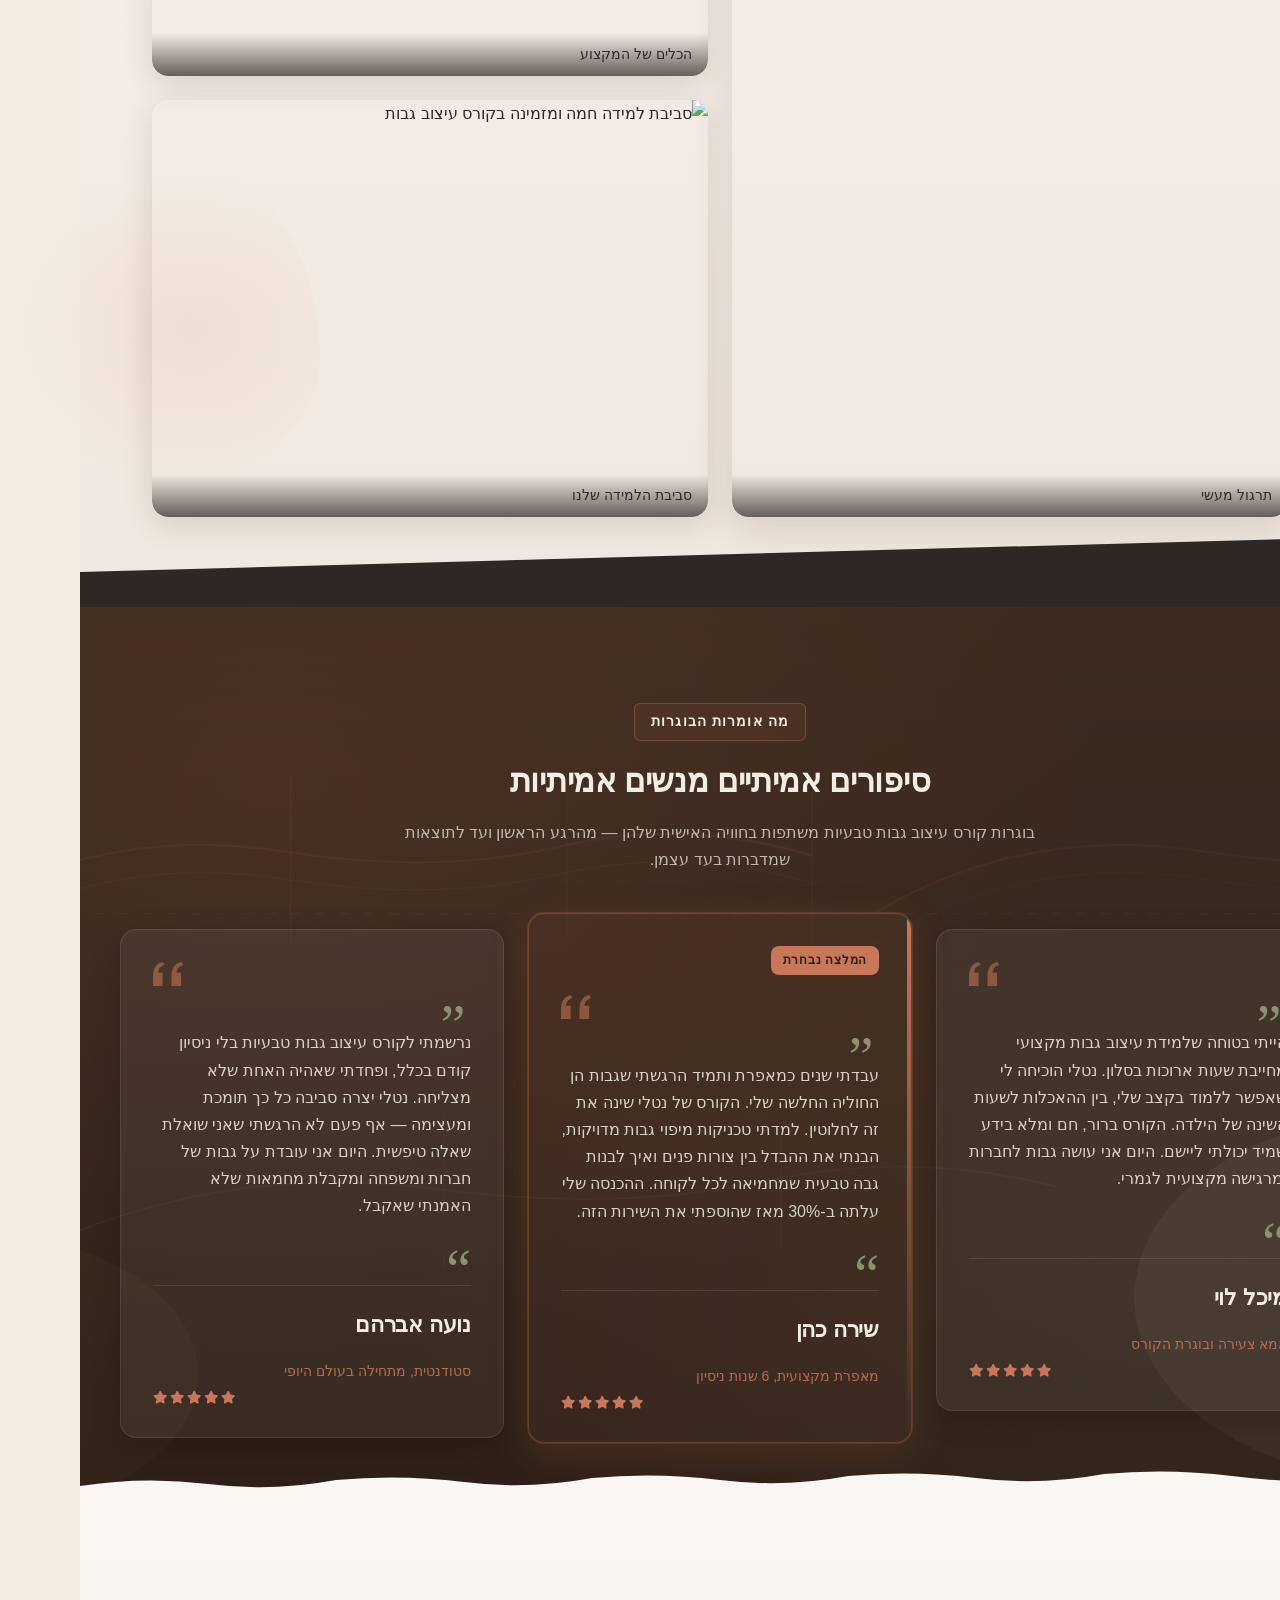
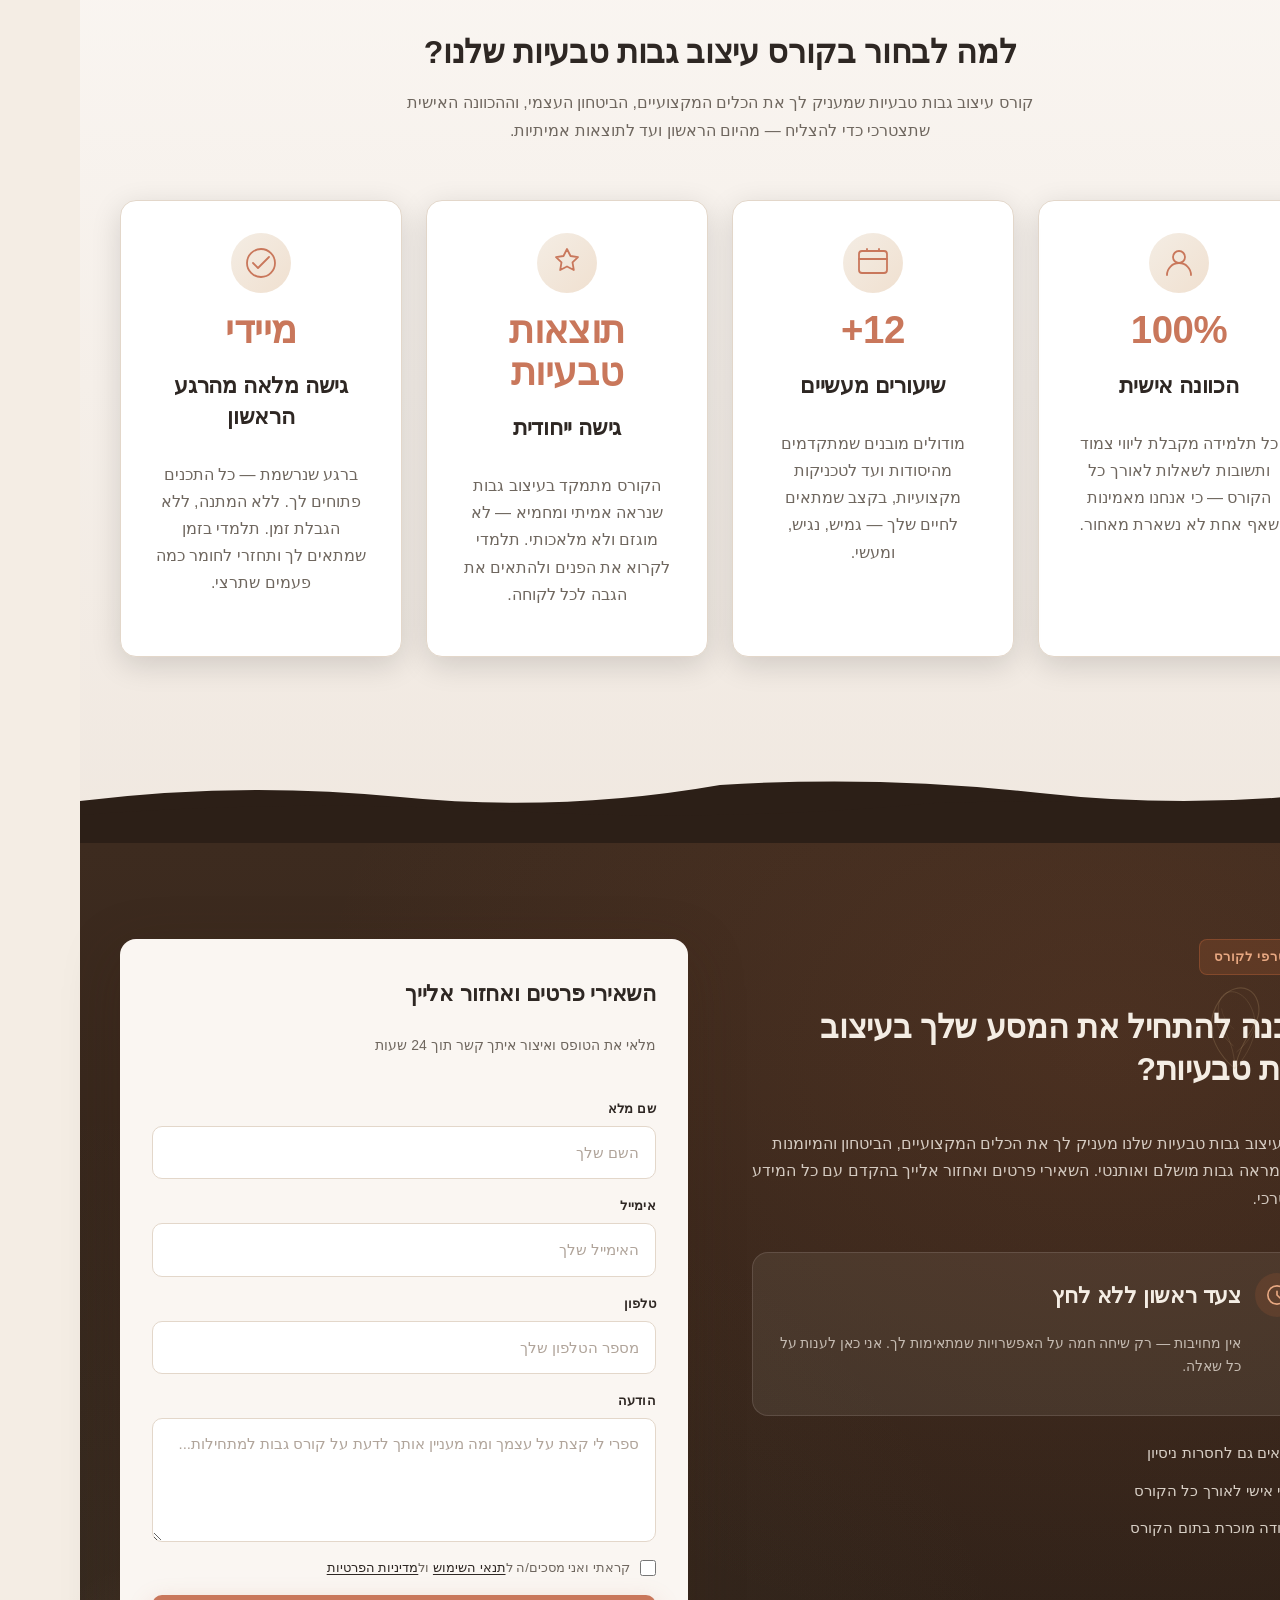
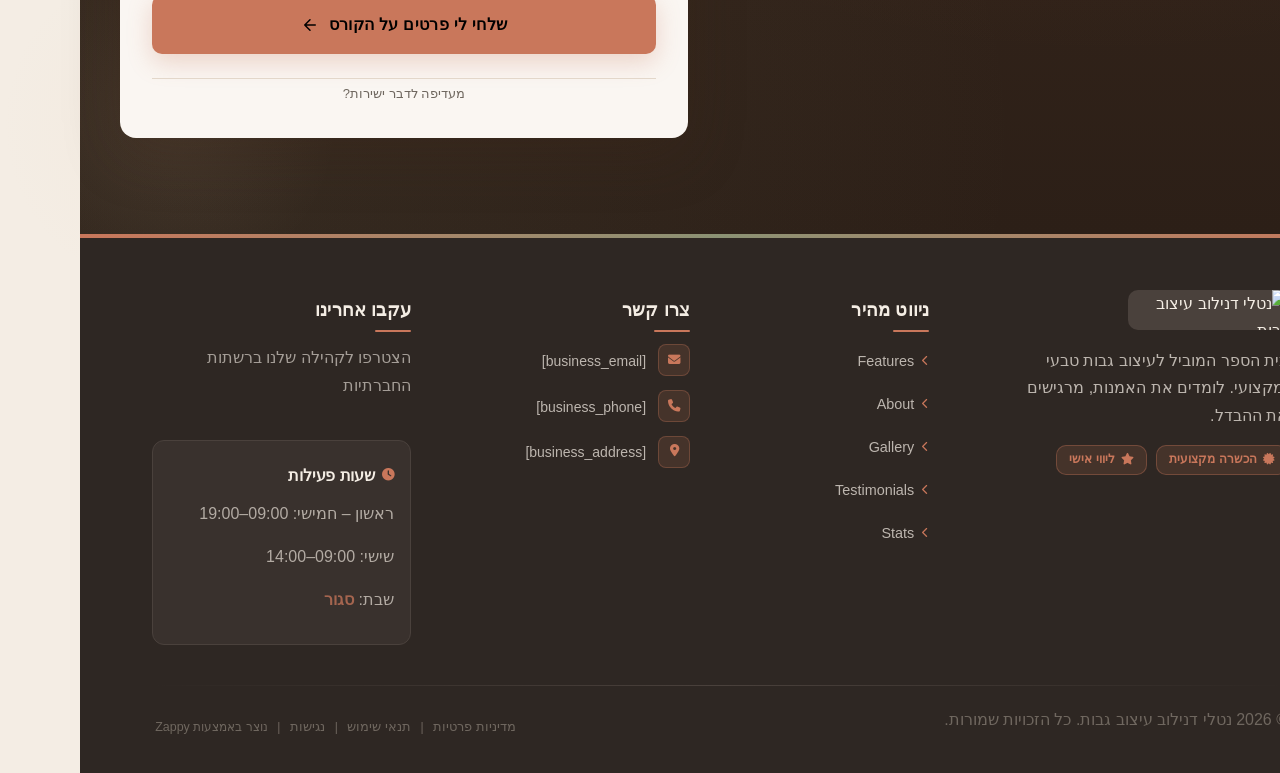
==== commit 74866334: "Background sync: Progressive GitHub Sync" ====
--- a/index.html
+++ b/index.html
@@ -1101,6 +1101,10 @@
 
     <!-- Imagery Column (END = LEFT in RTL) -->
     <div class="about-imagery">
+      <!-- Backplate tile peeking from bottom-end corner — placed BEFORE main image -->
+      <div class="about-img-backplate-wrap" style="position: relative; inset-inline-start: unset; bottom: unset; margin-bottom: 16px; width: 220px; z-index: 1; border-radius: 16px; box-shadow: rgba(60, 35, 20, 0.14) 0px 8px 30px; overflow: hidden; border: 3px solid rgb(250, 246, 242);">
+        <div data-zappy-zoom-wrapper="true" data-element-id="img-1779213139809-oj87ss47g" data-element-type="image" data-zappy-zoom-wrapper-width="224px" data-zappy-zoom-wrapper-height="167px" data-zappy-zoom-wrapper-width-mode="px" data-zappy-zoom-wrapper-align="center" style="position: relative !important; overflow: hidden !important; width: 224px !important; max-width: 100% !important; margin-left: auto !important; margin-right: auto !important; height: 167px !important; display: block !important;" data-zappy-zoom-clip="true" data-zappy-wrapper-margins-applied="true"><img loading="lazy" decoding="async" data-placeholder="index-about-image-2" data-context="Close-up flat lay of professional eyebrow tools: fine brow pencils, mapping thread, measuring calipers and a small mirror on a warm cream linen surface, soft natural light, beauty education course materials, warm terracotta and parchment color palette" width="260" height="200" src="/assets/site-index-about-image-2.webp" alt="כלי עיצוב גבות מקצועיים" class="about-img-backplate" data-element-type="image" data-element-id="img-1779213139809-oj87ss47g" style="object-position: 50% 50% !important; width: 114.389% !important; max-width: none !important; max-height: none !important; height: 110% !important; margin: 0px !important; left: -7.19427% !important; top: -5% !important; display: block !important; object-fit: cover !important; position: absolute !important;" data-zappy-zoom="1.1" data-zappy-object-position="50% 50%"></div>
+      </div>
       <div class="about-img-main-wrap">
         <input type="checkbox" id="zappy-lightbox-toggle-img-1779212273107-7a63ejf7d-dup-1779212795803-0" class="zappy-lightbox-toggle" data-zappy-image-lightbox="true"><label class="zappy-lightbox-trigger" for="zappy-lightbox-toggle-img-1779212273107-7a63ejf7d-dup-1779212795803-0" data-zappy-image-lightbox="true"><div data-zappy-zoom-wrapper="true" data-element-id="img-1779212273107-7a63ejf7d" data-element-type="image" data-zappy-zoom-wrapper-width="469px" data-zappy-zoom-wrapper-height="571px" data-zappy-zoom-wrapper-width-mode="px" data-zappy-zoom-wrapper-align="center" style="position: relative !important; overflow: hidden !important; width: 469px !important; max-width: 100% !important; margin-left: auto !important; margin-right: auto !important; height: 571px !important; display: block !important; cursor: pointer;" data-zappy-zoom-clip="true" data-zappy-wrapper-margins-applied="true" data-zappy-click-action="expand"><img loading="lazy" decoding="async" data-placeholder="index-about-image-1" data-context="Professional beauty studio setting: a skilled female instructor demonstrating natural eyebrow shaping technique on a client, warm studio lighting, soft parchment and terracotta tones, close-up of precise brow pencil strokes, intimate educational atmosphere, editorial beauty photography style" width="520" height="620" src="/assets/site-index-about-image-1.webp" alt="נטלי דנילוב מדגימה עיצוב גבות טבעיות בסטודיו" class="about-img-main" data-element-type="image" data-element-id="img-1779212273107-7a63ejf7d" style="object-position: 50% 50% !important; display: block; margin: 0px !important; left: -5% !important; top: -9.34138% !important; width: 110% !important; height: 118.683% !important; max-width: none !important; max-height: none !important; object-fit: cover !important;" data-zappy-zoom="1.02" data-zappy-object-position="50% 50%" data-zappy-click-action="expand"></div></label>
         <!-- Botanical decoration -->
